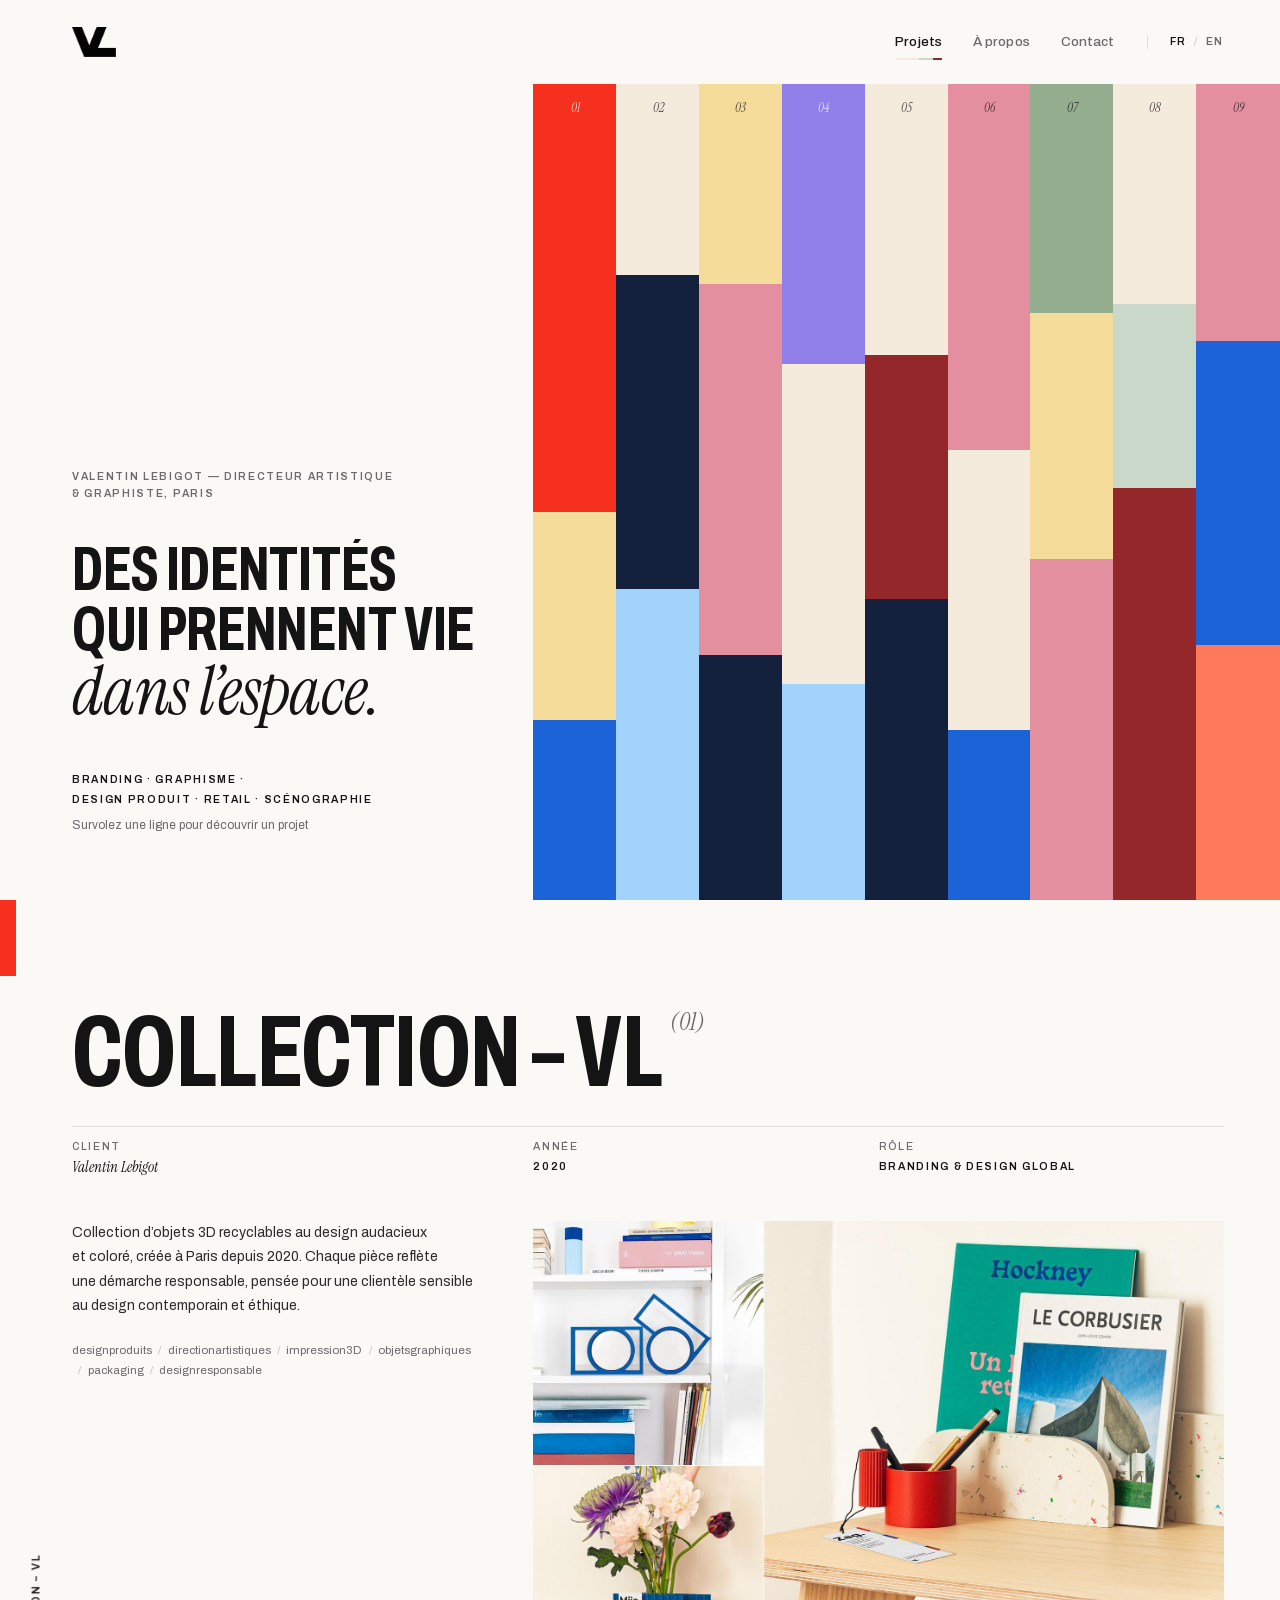
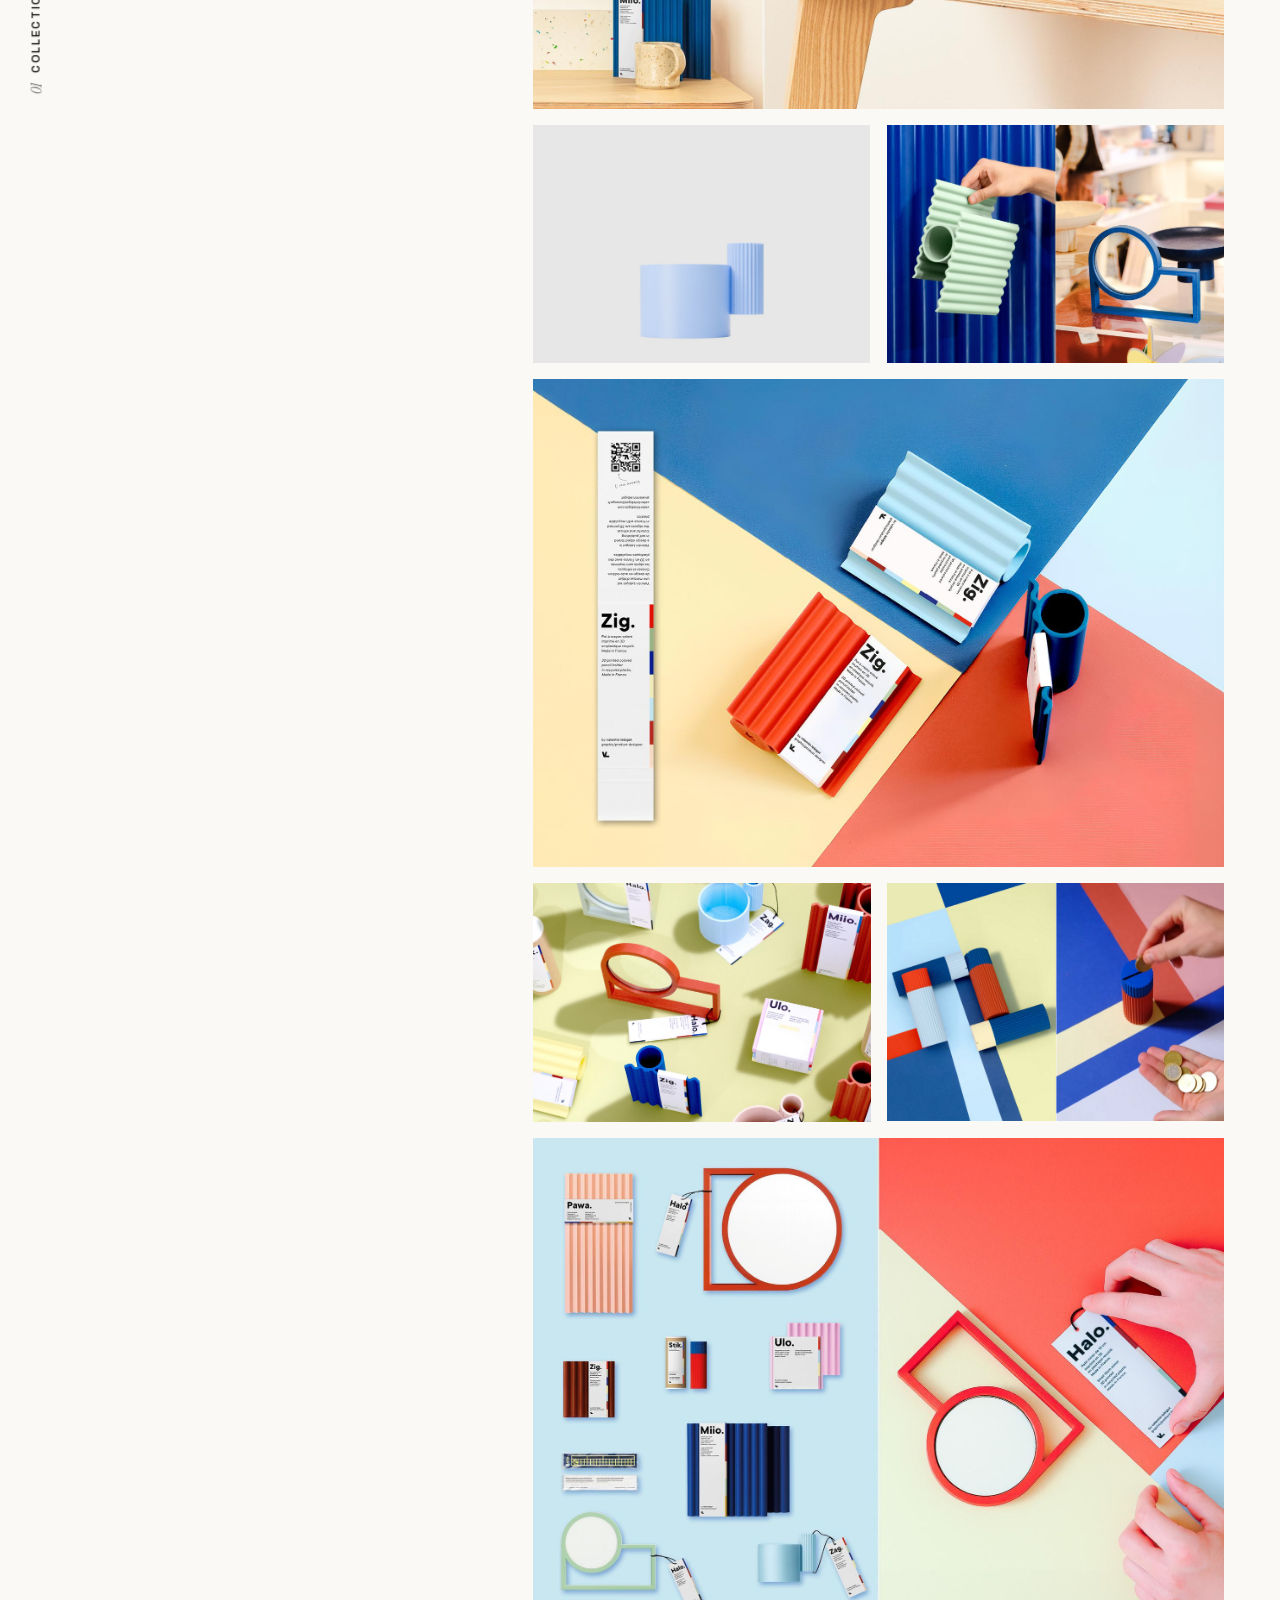
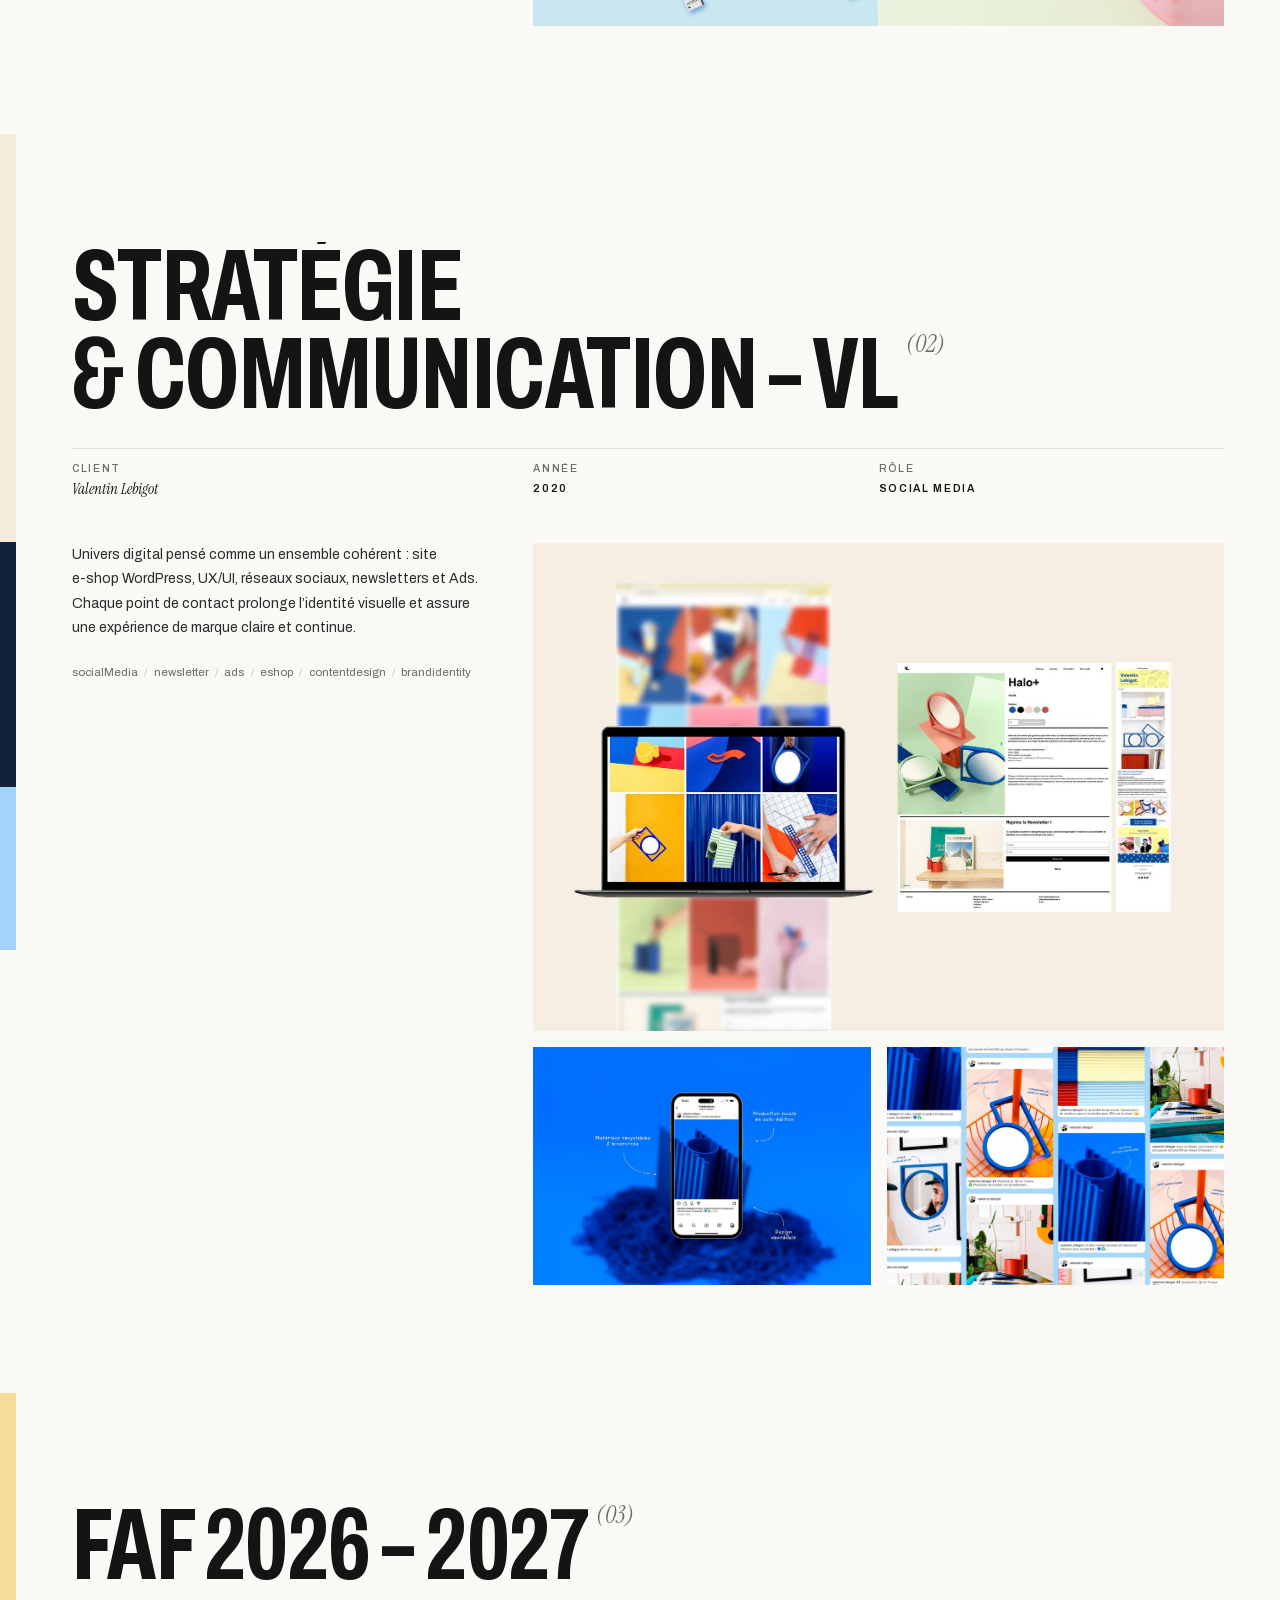
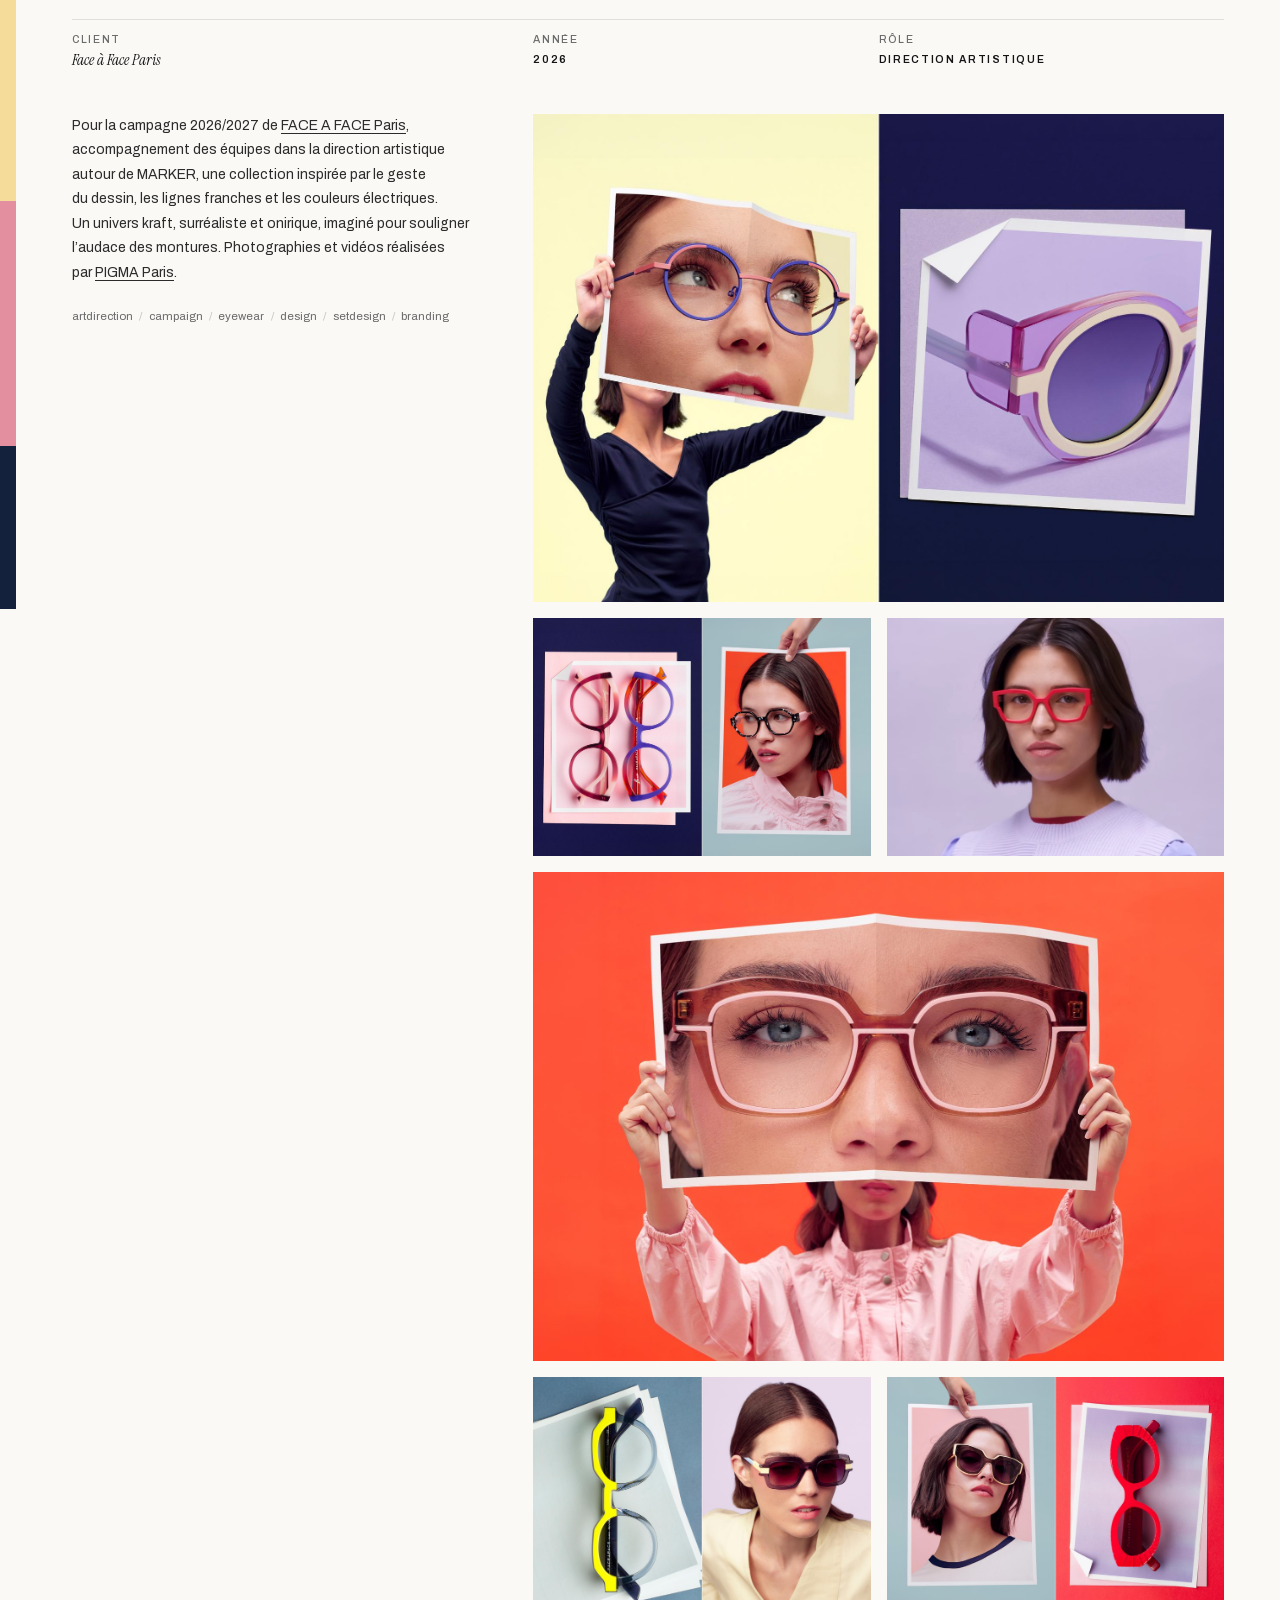
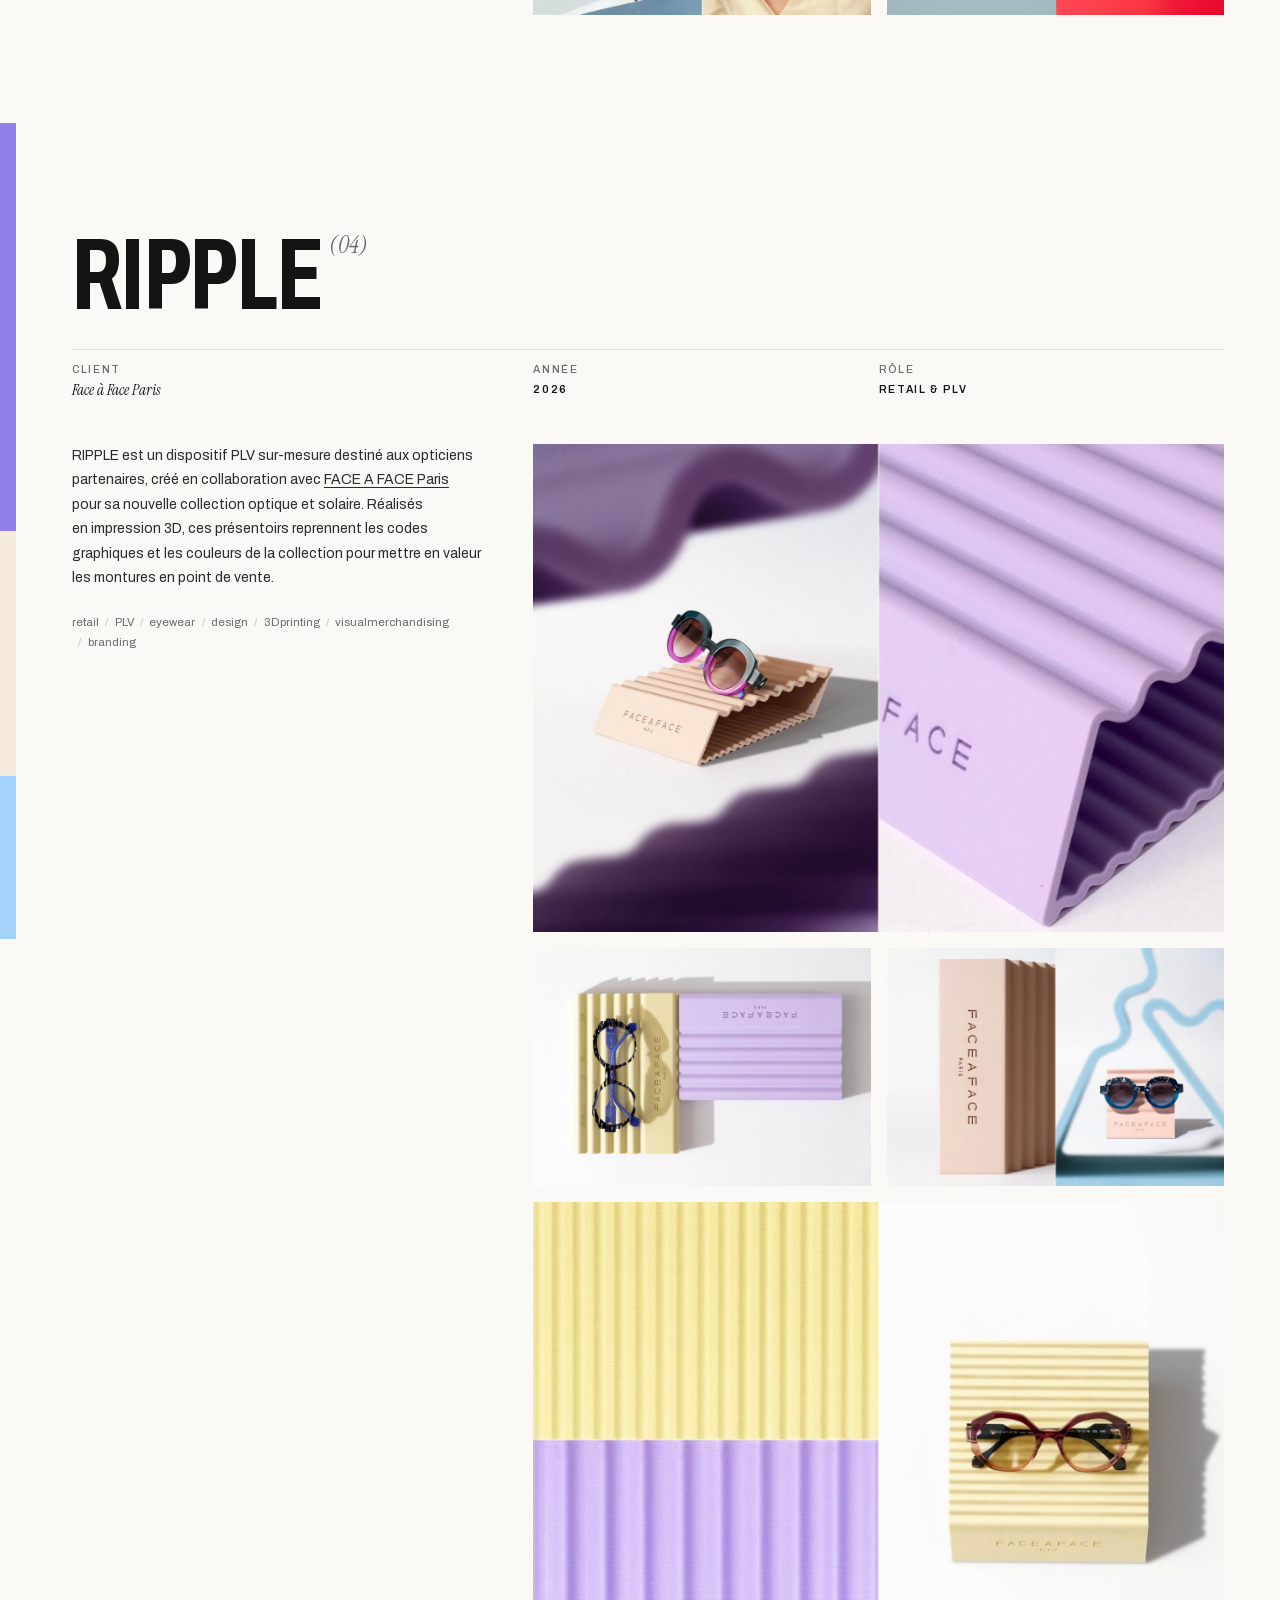
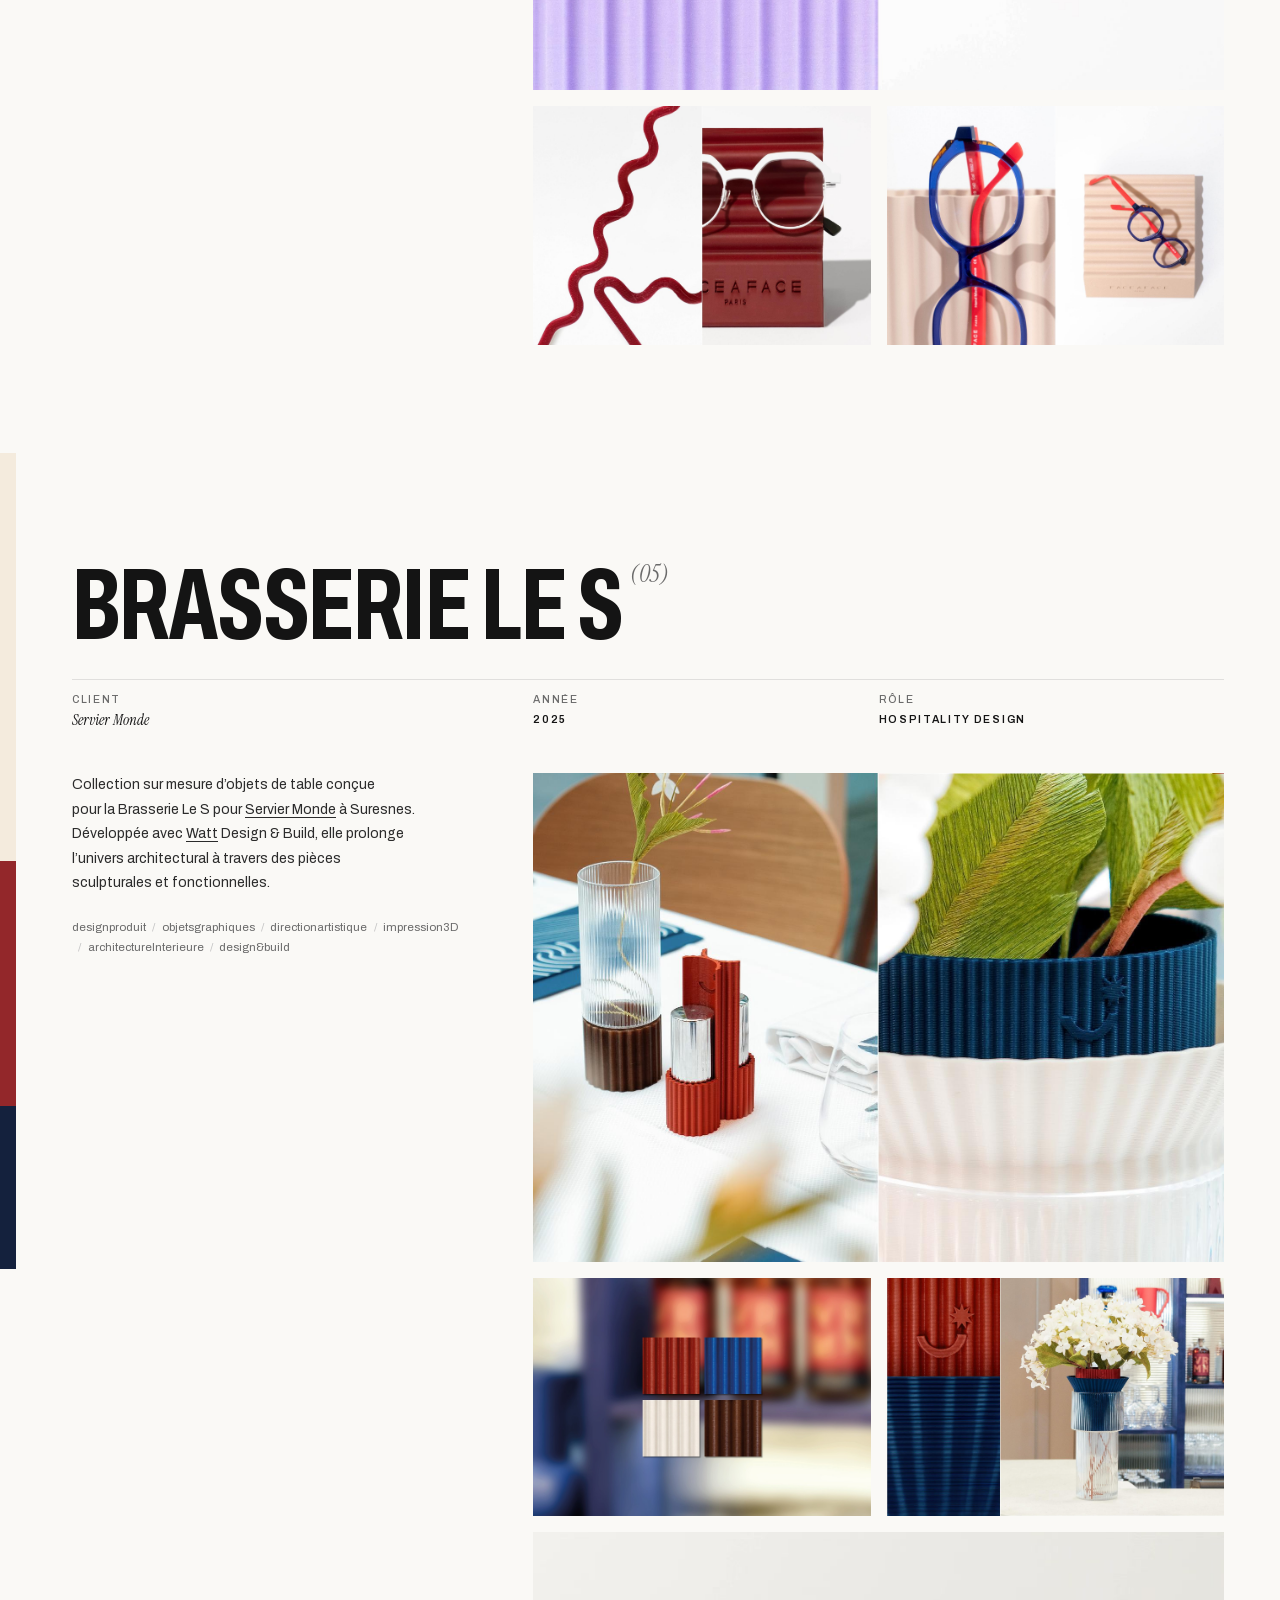
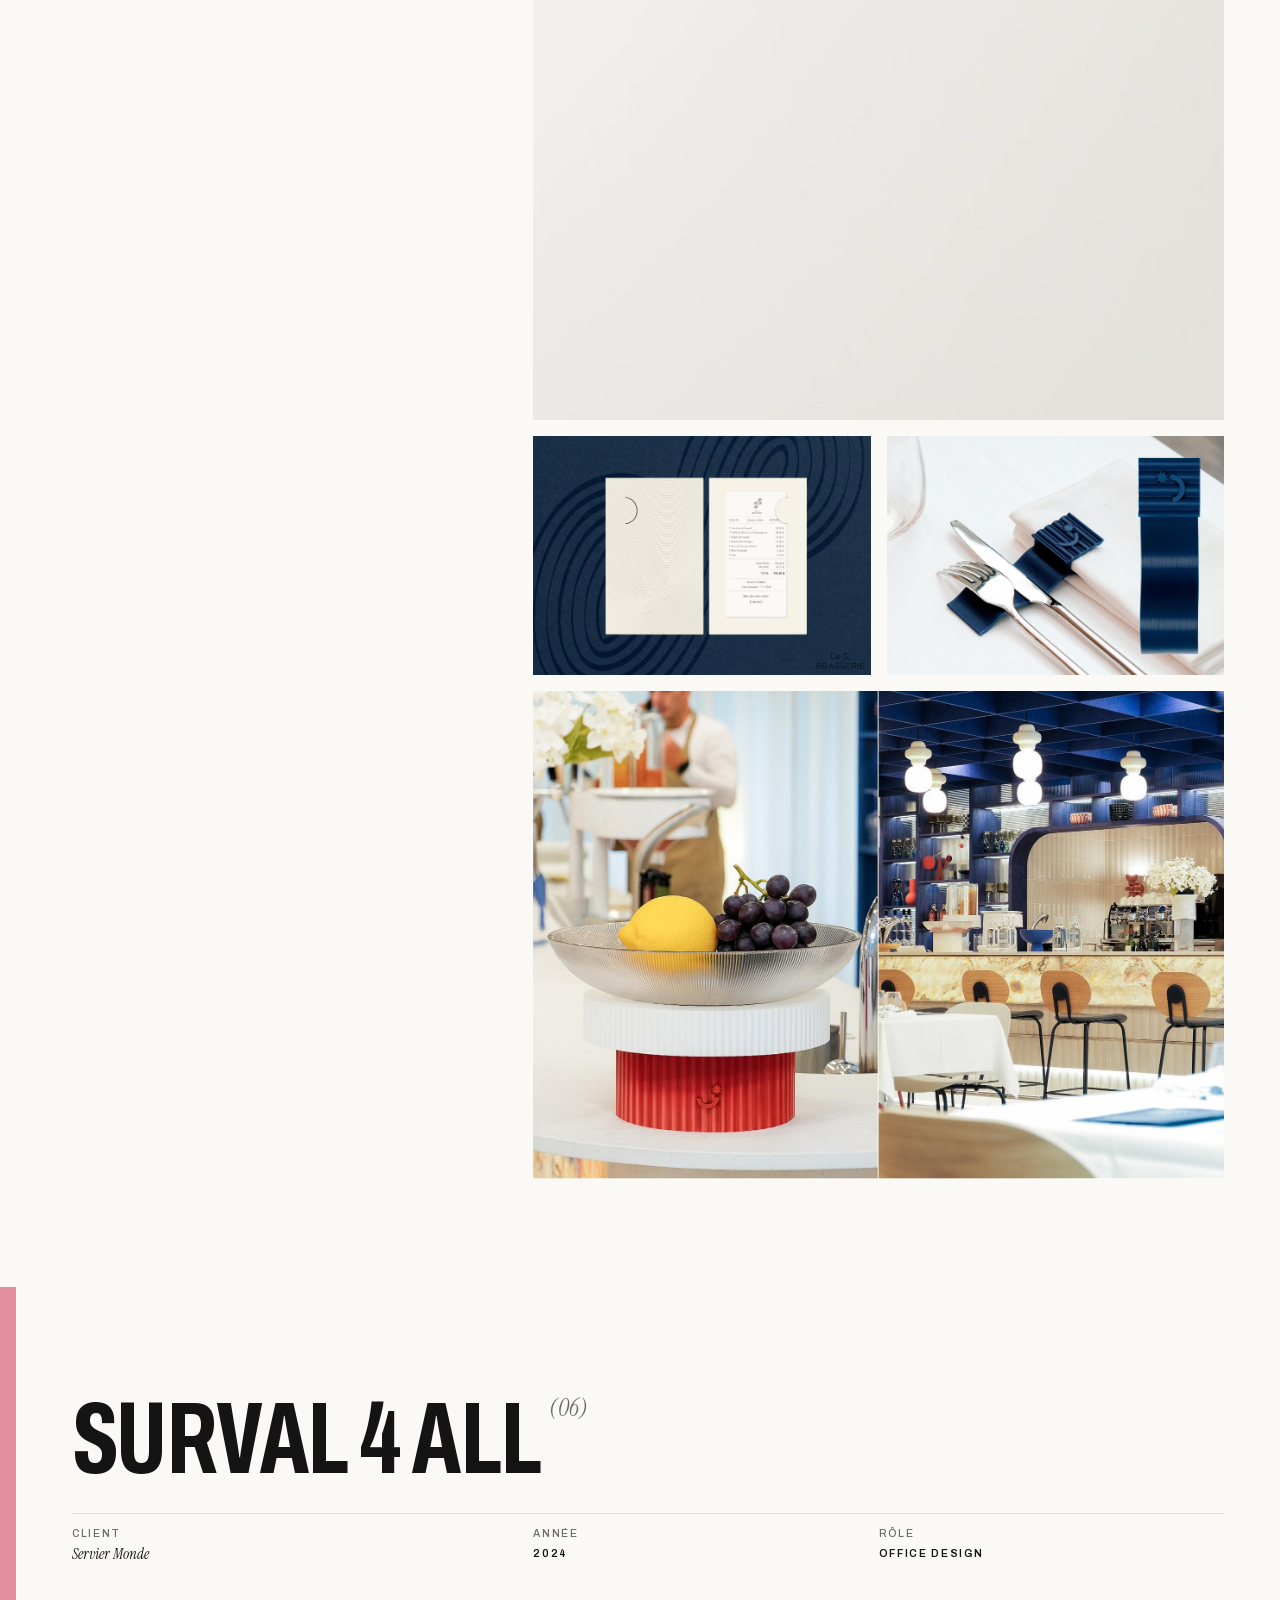
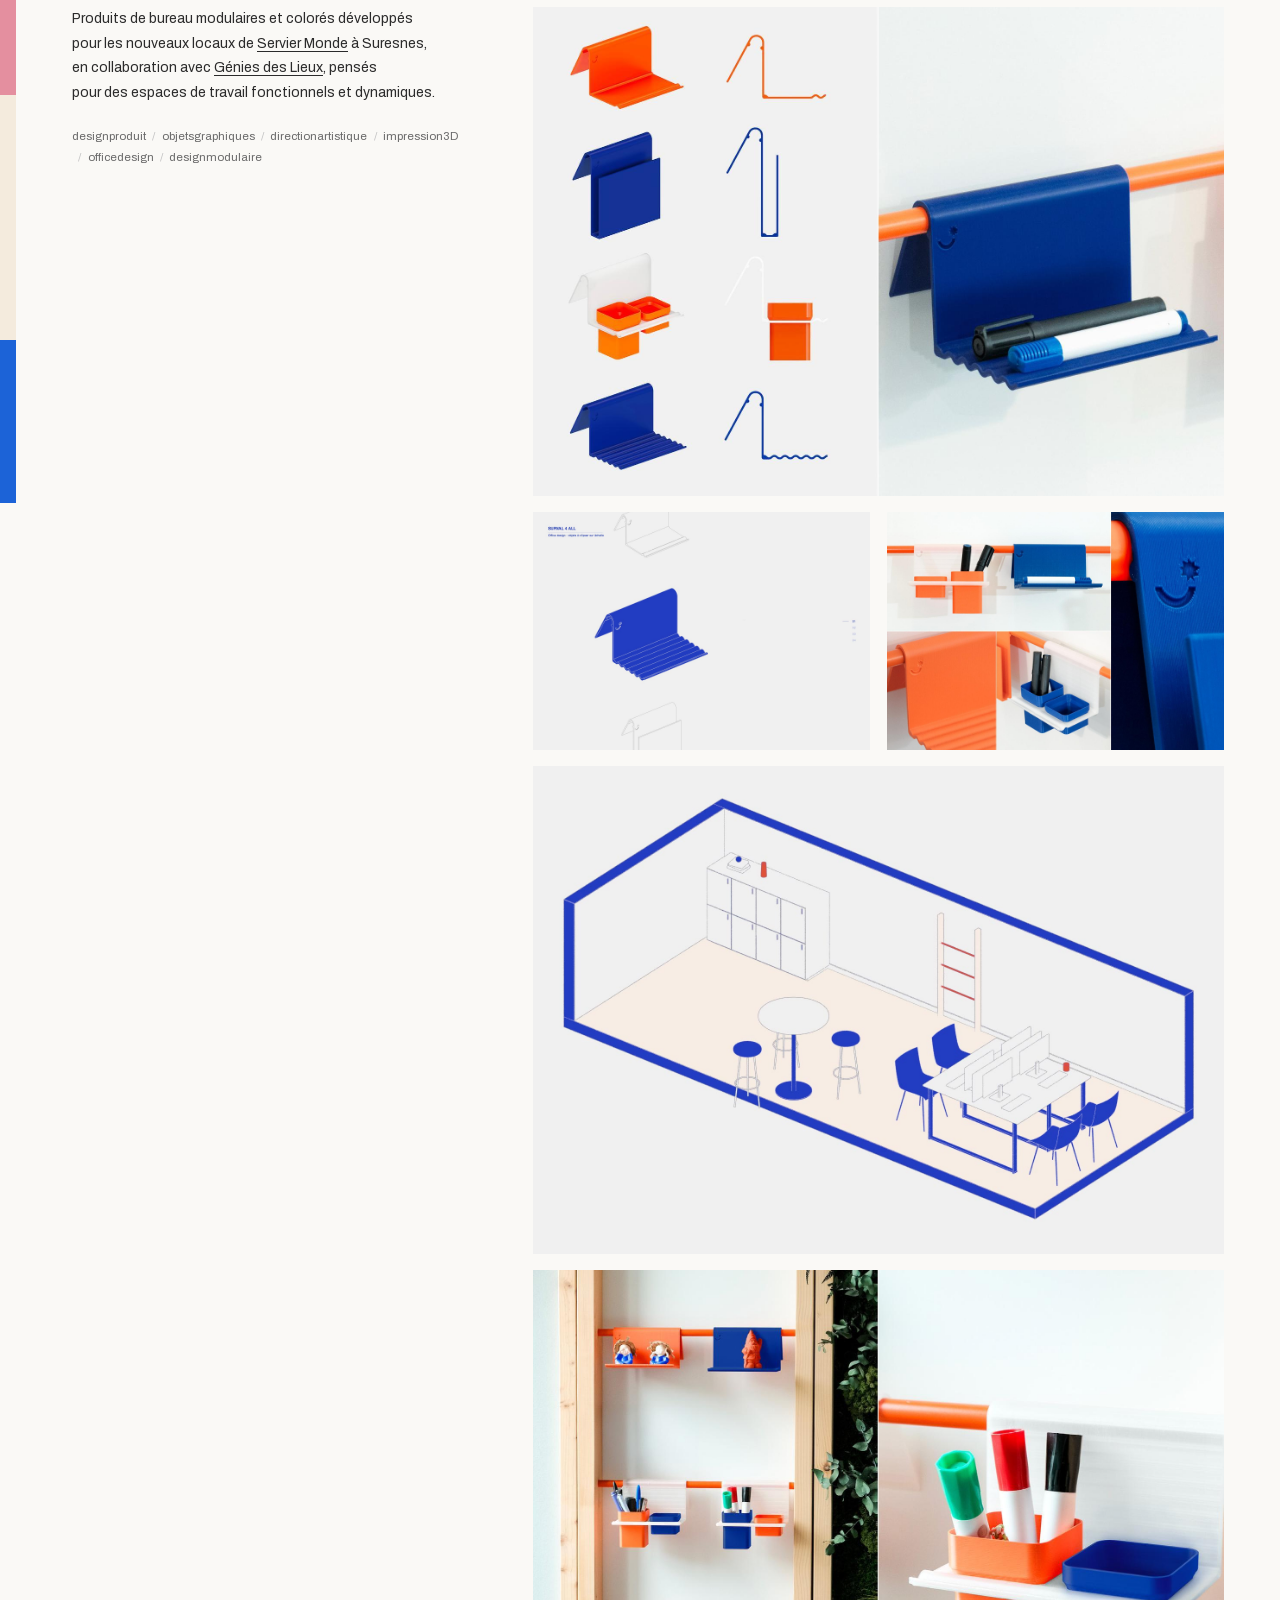
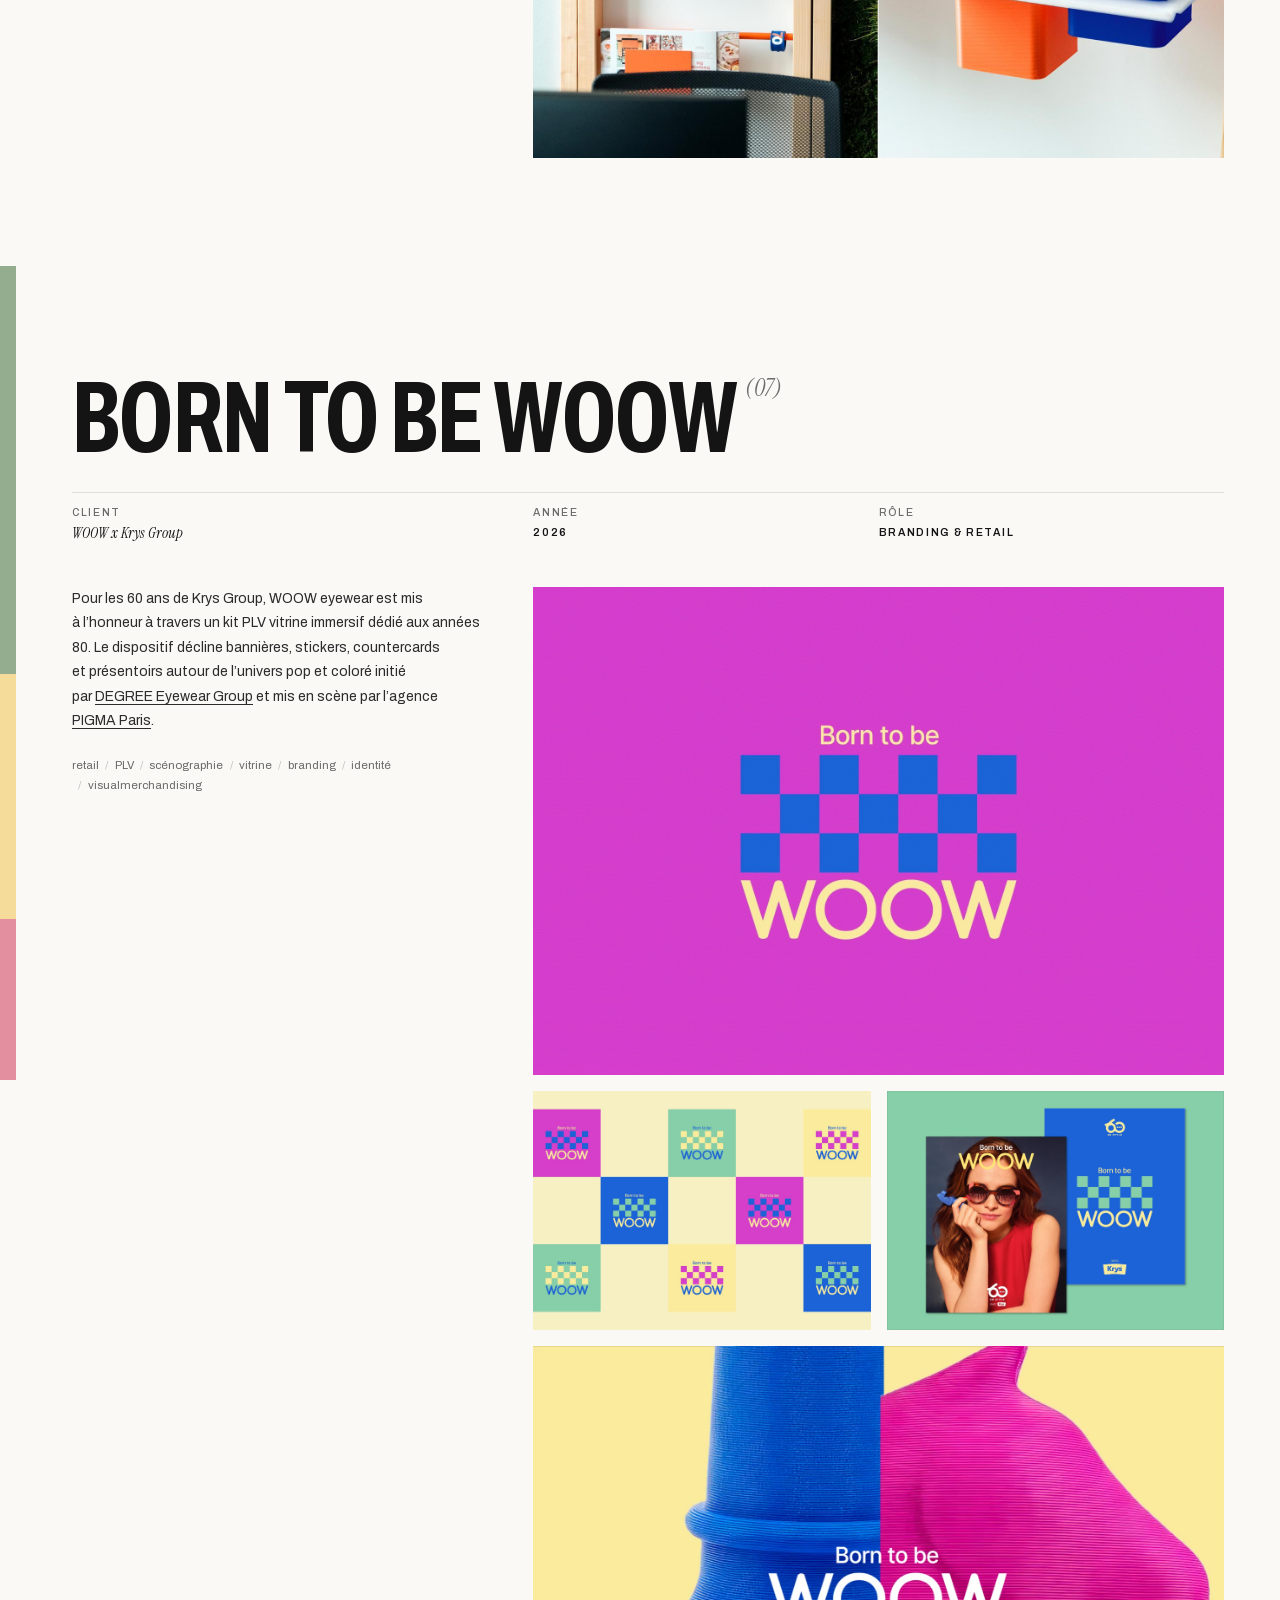
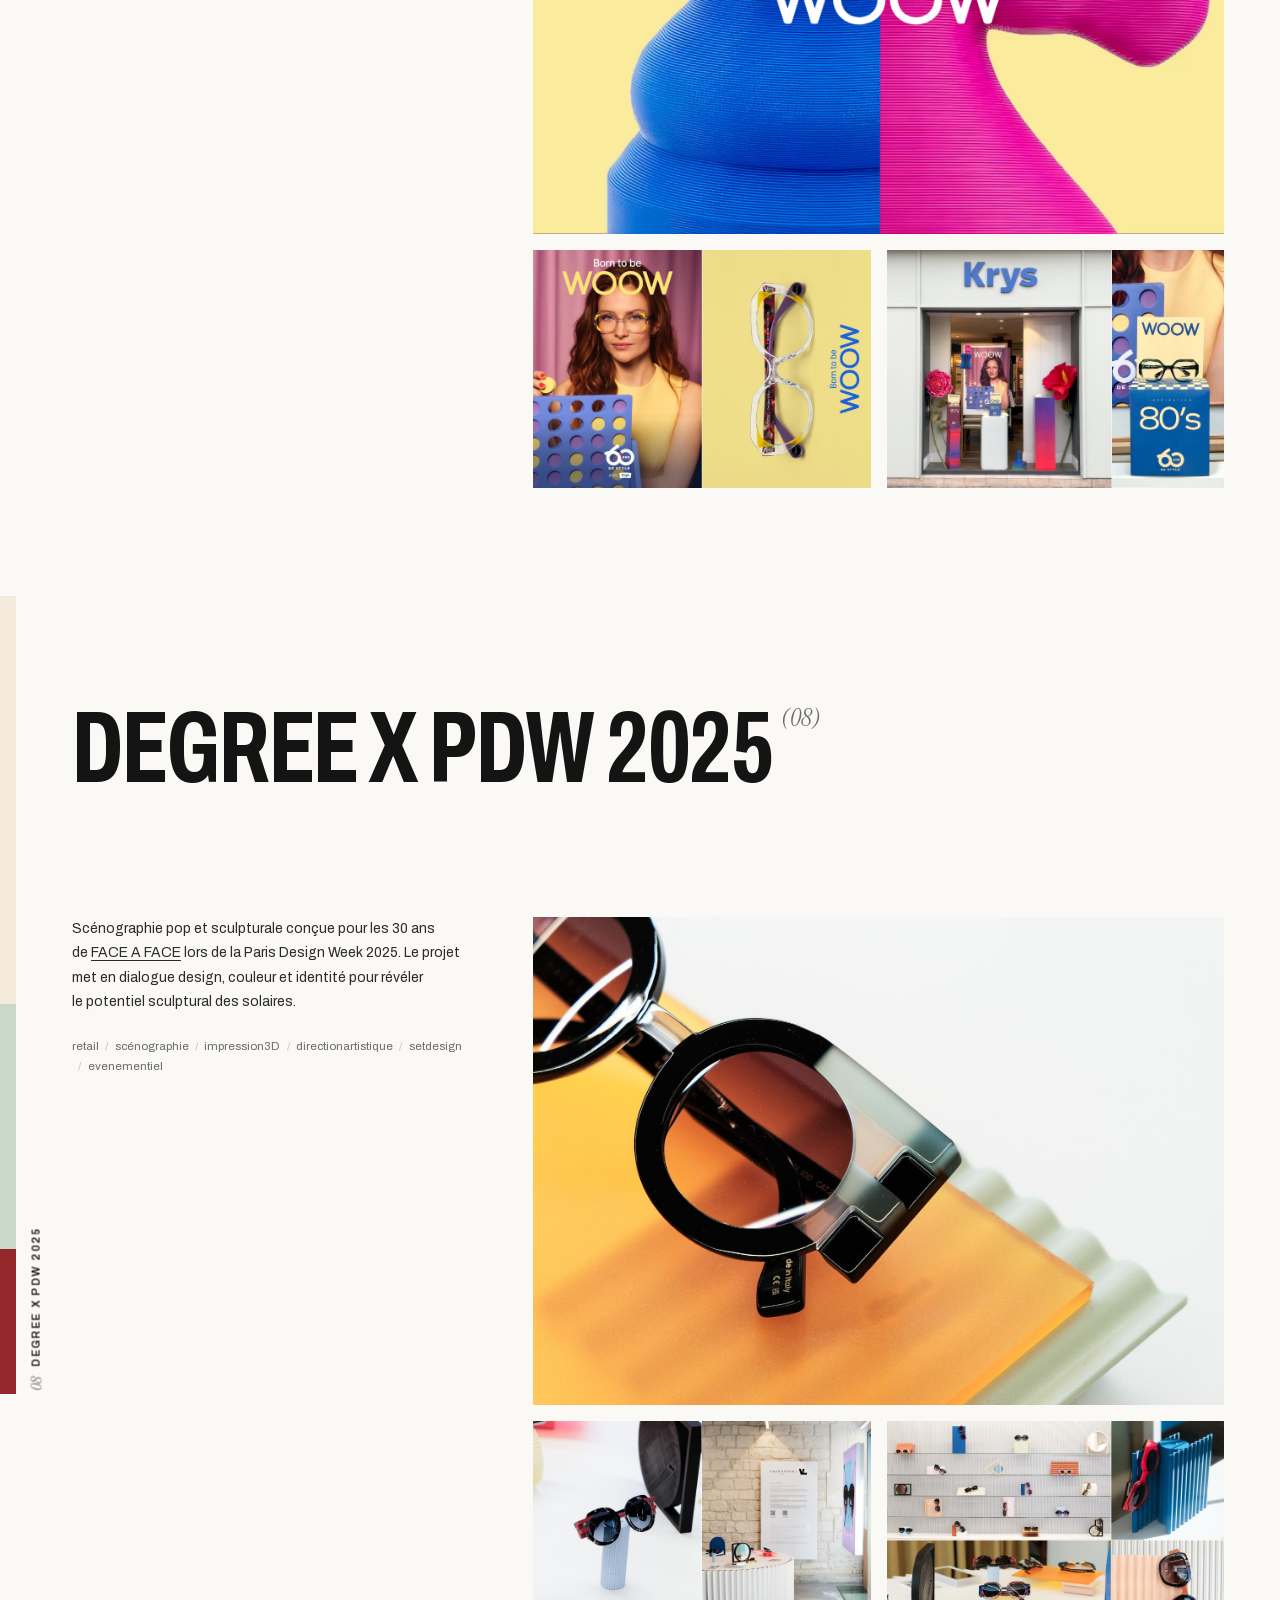
==== index.html @ 7f8068ce "Téléphone : titre, infos et paragraphe du projet resserrés Co-Authored-By: Claude Opus 5.5 <noreply@" ====
<!DOCTYPE html>
<html lang="fr">
<head>
  <meta charset="UTF-8">
  <meta name="viewport" content="width=device-width, initial-scale=1">
  <title>Valentin Lebigot — Direction artistique, design graphique & d'espace</title>
  <meta name="description" content="Valentin Lebigot, directeur artistique et graphiste basé à Paris : identités qui prennent vie dans l'espace — branding, PLV, retail, scénographie, design produit.">
  <link rel="icon" href="/favicon.ico?v=2" sizes="any">
  <link rel="icon" type="image/png" sizes="32x32" href="/assets/favicon-32.png?v=2">
  <link rel="apple-touch-icon" href="/apple-touch-icon.png?v=2">
  <link rel="canonical" href="https://valentinlebigot.com/">
  <link rel="alternate" hreflang="fr" href="https://valentinlebigot.com/">
  <link rel="alternate" hreflang="en" href="https://valentinlebigot.com/en/">
  <link rel="alternate" hreflang="x-default" href="https://valentinlebigot.com/">

  <!-- Aperçu lors d'un partage (LinkedIn, Facebook, WhatsApp, iMessage…) -->
  <meta property="og:type" content="website">
  <meta property="og:locale" content="fr_FR">
  <meta property="og:site_name" content="Valentin Lebigot Studio">
  <meta property="og:title" content="Valentin Lebigot — Direction artistique, design graphique & d'espace">
  <meta property="og:description" content="Directeur artistique et graphiste basé à Paris : identités qui prennent vie dans l'espace — branding, PLV, retail, scénographie, design produit.">
  <meta property="og:url" content="https://valentinlebigot.com/">
  <meta property="og:image" content="https://valentinlebigot.com/assets/og-image.jpg?v=8">
  <meta property="og:image:width" content="1200">
  <meta property="og:image:height" content="630">
  <meta property="og:image:alt" content="Valentin Lebigot — Directeur artistique &amp; graphiste">
  <meta name="twitter:card" content="summary_large_image">

  <!-- Données structurées pour Google -->
  <script type="application/ld+json">
  {
    "@context": "https://schema.org",
    "@type": "Person",
    "name": "Valentin Lebigot",
    "jobTitle": "Directeur artistique et graphiste",
    "url": "https://valentinlebigot.com/",
    "image": "https://valentinlebigot.com/assets/img/11-03-2026_02.jpg",
    "email": "mailto:contact@valentinlebigot.com",
    "address": { "@type": "PostalAddress", "addressLocality": "Paris", "addressCountry": "FR" },
    "worksFor": { "@type": "Organization", "name": "Valentin Lebigot Studio" },
    "sameAs": [
      "https://www.instagram.com/valentin.lebigot/",
      "https://www.pinterest.fr/valentin_lebigot/",
      "https://fr.linkedin.com/in/valentin-lebigot-76a615128"
    ]
  }
  </script>
  <link rel="preload" href="/assets/fonts/archivo-latin.woff2" as="font" type="font/woff2" crossorigin>
  <link rel="stylesheet" href="/css/fonts.css?v=5.7">
  <link rel="stylesheet" href="/css/style.css?v=11.4">
</head>
<body class="is-loading">

  <div class="intro" id="intro" aria-hidden="true"></div>

  <!-- En-tête -->
  <header class="head" id="head">
    <a href="#top" class="head__logo" aria-label="Valentin Lebigot Studio — accueil">
      <img src="/assets/15-12-2025_logo-00-02.png" alt="Valentin Lebigot Studio">
    </a>
    <nav class="head__nav" id="nav">
      <a href="#projets" data-nav="projets">Projets</a>
      <a href="#a-propos" data-nav="a-propos">À propos</a>
      <a href="#contact" data-nav="contact">Contact</a>
      <div class="lang lang--menu" aria-label="Langue"><a href="/" lang="fr" hreflang="fr" aria-current="true">FR</a><span aria-hidden="true">/</span><a href="/en/" lang="en" hreflang="en">EN</a></div>
      <div class="socials">
        <a href="https://www.instagram.com/valentin.lebigot/" target="_blank" rel="noopener" aria-label="Instagram">
          <svg viewBox="0 0 24 24"><rect x="3" y="3" width="18" height="18" rx="5"/><circle cx="12" cy="12" r="4.2"/><circle cx="17.4" cy="6.6" r="1" class="fill"/></svg>
        </a>
        <a href="https://www.pinterest.fr/valentin_lebigot/" target="_blank" rel="noopener" aria-label="Pinterest">
          <svg viewBox="0 0 24 24"><circle cx="12" cy="12" r="9"/><path d="M11 8.5c3.5-1 5.5 1.2 5 3.6-.5 2.6-3 3.4-4.2 2.3M11.6 10.5 9.5 19.5"/></svg>
        </a>
        <a href="https://fr.linkedin.com/in/valentin-lebigot-76a615128" target="_blank" rel="noopener" aria-label="LinkedIn">
          <svg viewBox="0 0 24 24"><rect x="3" y="3" width="18" height="18" rx="3"/><path d="M8 10.5V16M8 7.6v.1M11.5 16v-5.5M11.5 13c0-1.6 1-2.6 2.3-2.6s2.2.9 2.2 2.6V16"/></svg>
        </a>
      </div>
    </nav>
    <div class="lang" aria-label="Langue"><a href="/" lang="fr" hreflang="fr" aria-current="true">FR</a><span aria-hidden="true">/</span><a href="/en/" lang="en" hreflang="en">EN</a></div>
    <button class="head__burger" id="burger" aria-label="Menu" aria-expanded="false"><span></span><span></span></button>
  </header>

  <main id="top">

    <!-- ============ ACCUEIL : le spectre des projets ============ -->
    <section class="hero" id="hero">
      <div class="hero__text">
        <p class="hero__kicker rv">Valentin Lebigot — Directeur artistique &amp; graphiste, Paris</p>
        <h1 class="hero__title">
          <span class="mask"><span class="rise">Des identités</span></span>
          <span class="mask"><span class="rise">qui prennent vie</span></span>
          <span class="mask"><span class="rise serif">dans l’espace.</span></span>
        </h1>
        <p class="hero__hint rv"><b class="hero__disc">Branding&nbsp;· Graphisme&nbsp;· Design&nbsp;produit&nbsp;· Retail&nbsp;· Scénographie</b><span>Survolez une ligne pour découvrir un projet</span></p>
      </div>
      <nav class="spectrum" id="spectrum" aria-label="Projets"></nav>
      <div class="hero__lines" id="heroLines" aria-hidden="true"></div>
    </section>

    <!-- ============ PROJETS ============ -->
    <div id="projets"></div>

    <!-- ============ À PROPOS ============ -->
    <section class="about" id="a-propos" data-colors="#1c63d7,#f4ebdd,#93272a" data-label="À propos">
      <div class="about__grid">
        <figure class="about__photo shot"><img src="/assets/img/11-03-2026_02.jpg" alt="Portrait de Valentin Lebigot" loading="lazy"></figure>
        <div class="about__body">
          <p class="label rv">À propos</p>
          <h2 class="about__name">
            <span class="mask"><span class="rise">Valentin Lebigot</span></span>
            <span class="mask"><span class="rise serif">Directeur artistique &amp; graphiste.</span></span>
          </h2>
          <p class="about__lead rv">Basé à Paris, j'accompagne agences, studios et marques dans la conception d'identités <em>qui prennent vie dans l'espace.</em></p>
          <div class="about__text rv">
            <p>À la croisée du branding, du design graphique et du design d'espace, j'imagine des dispositifs visuels, signalétiques, scénographiques et des éléments sur mesure qui prolongent l'identité des marques au-delà des supports traditionnels.</p>
            <p>J'interviens principalement sur des projets de bureaux, PLV, retail, hospitality et identité de lieu, en collaboration avec des agences Design &amp; Build, des studios de création et des marques.</p>
          </div>

          <div class="accordion rv">
            <details>
              <summary>Expériences professionnelles<i></i></summary>
              <div class="acc__body"><div>
                <div class="cv-item">
                  <h3>Fondateur &amp; Directeur Artistique <span>Valentin Lebigot Studio</span></h3>
                  <p class="cv-date">2020 — Actuellement</p>
                  <p>Accompagnement d’agences et de marques sur des projets d’identité appliquée à l’espace et à l’objet.</p>
                  <ul><li>Conception de dispositifs identitaires sur mesure</li><li>Développement d’objets et supports intégrés aux espaces</li><li>Direction artistique globale et cohérence des univers de marque</li><li>Production et suivi de fabrication (print, volume, 3D)</li><li>Collaboration avec agences Design &amp; Build et équipes retail</li></ul>
                </div>
                <div class="cv-item">
                  <h3>Direction artistique et identité de marque <span>Quark, Paris</span></h3>
                  <p class="cv-date">2023 — 2025</p>
                  <p>Définition et déploiement de l’identité de marque dans une logique produit et espace.</p>
                  <ul><li>Structuration de l’identité visuelle et de marque</li><li>Déploiement sur supports print, digital et espace</li><li>Supervision d’équipe design</li><li>Coordination avec équipes produit, marketing et commerciales</li><li>Contribution à la stratégie de positionnement de la marque</li></ul>
                </div>
                <div class="cv-item">
                  <h3>Graphiste Print <span>WipBrands, Paris</span></h3>
                  <p class="cv-date">2019 — 2020</p>
                  <ul><li>Création d’identités visuelles et supports print</li><li>Exécution et préparation de fichiers</li><li>Compréhension avancée des contraintes de production</li></ul>
                </div>
              </div></div>
            </details>
            <details>
              <summary>Compétences<i></i></summary>
              <div class="acc__body"><div>
                <dl class="cv-list">
                  <dt>Direction Artistique &amp; Identité</dt><dd>Branding, storytelling, multi-supports</dd>
                  <dt>Design d’espace &amp; retail</dt><dd>Signalétique, PLV, vitrines, scénographie</dd>
                  <dt>Design produit</dt><dd>Objets sur mesure, impression 3D, développement</dd>
                  <dt>Production &amp; exécution</dt><dd>Print, fabrication, suivi technique</dd>
                  <dt>Logiciels</dt><dd>Illustrator, Photoshop, InDesign, Figma, After Effects, Rhino</dd>
                </dl>
              </div></div>
            </details>
            <details>
              <summary>Expositions &amp; Conférences<i></i></summary>
              <div class="acc__body"><div>
                <dl class="cv-list">
                  <dt>Paris Design Week (2025)</dt><dd>DEGREE Concept Store</dd>
                  <dt>Paris Design Week (2022)</dt><dd>Galerie Joseph Froissart</dd>
                  <dt>Milan Design Week (2021)</dt><dd>Exposition « 1000 Vases »</dd>
                  <dt>IESEG Paris (2021)</dt><dd>Workshop impression 3D</dd>
                </dl>
              </div></div>
            </details>
            <details>
              <summary>Formations<i></i></summary>
              <div class="acc__body"><div>
                <dl class="cv-list">
                  <dt>DSAA Design de Produit (2016)</dt><dd>LAAB, Rennes — Félicitations du jury</dd>
                  <dt>BTS Design de Produit (2014)</dt><dd>Lycée Vauban, Brest</dd>
                  <dt>Baccalauréat STI Arts Appliqués (2012)</dt><dd>Lycée Ste Geneviève, Rennes</dd>
                </dl>
              </div></div>
            </details>
            <details>
              <summary>Langues<i></i></summary>
              <div class="acc__body"><div>
                <dl class="cv-list">
                  <dt>Français</dt><dd>Langue maternelle</dd>
                  <dt>Anglais</dt><dd>Courant</dd>
                </dl>
              </div></div>
            </details>
          </div>
        </div>
      </div>
    </section>

    <!-- ============ CONTACT ============ -->
    <section class="contact" id="contact" data-colors="#1c63d7,#f4ebdd,#93272a" data-label="Contact">
      <div class="contact__inner">
        <p class="label rv">Contact</p>
        <h2 class="contact__title">
          <span class="mask"><span class="rise">Parlons de</span></span>
          <span class="mask"><span class="rise serif">votre projet.</span></span>
        </h2>
        <a class="contact__mail rv" href="mailto:contact@valentinlebigot.com">contact@valentinlebigot.com</a>
        <ul class="contact__list rv">
          <li><a href="tel:+33675900021">+33 (0)6 75 90 00 21</a></li>
          <li><a href="https://www.instagram.com/valentin.lebigot/" target="_blank" rel="noopener">Instagram</a></li>
          <li><a href="https://www.pinterest.fr/valentin_lebigot/" target="_blank" rel="noopener">Pinterest</a></li>
          <li><a href="https://fr.linkedin.com/in/valentin-lebigot-76a615128" target="_blank" rel="noopener">LinkedIn</a></li>
        </ul>
      </div>
      <footer class="foot"><span>© <span id="year"></span> Valentin Lebigot Studio · <a href="/mentions-legales/">Mentions légales</a></span><a href="#top">Haut de page ↑</a></footer>
      <div class="lines" id="footLines" aria-hidden="true"></div>
    </section>
  </main>

  <script src="/js/main.js?v=12.2"></script>
</body>
</html>
---- css/fonts.css ----
/* Polices hébergées sur le site (licence SIL Open Font License) — plus d'appel à Google Fonts.
   Archivo : une seule police variable (largeur 62–100, graisse 400–700).
   Instrument Serif : italique. */
@font-face {
  font-family: "Archivo";
  font-style: normal;
  font-weight: 400 700;
  font-stretch: 62% 100%;
  font-display: swap;
  src: url("/assets/fonts/archivo-latin.woff2") format("woff2");
}
@font-face {
  font-family: "Instrument Serif";
  font-style: italic;
  font-weight: 400;
  font-display: swap;
  src: url("/assets/fonts/instrument-serif-italic-latin.woff2") format("woff2");
}
---- css/style.css ----
/* =========================================================
   Valentin Lebigot — site
   Les lignes colorées deviennent la structure du site :
   un spectre de projets à l'accueil, puis un rail par projet.
   ========================================================= */

@property --c1 { syntax: "<color>"; inherits: true; initial-value: #1c63d7; }
@property --c2 { syntax: "<color>"; inherits: true; initial-value: #f4ebdd; }
@property --c3 { syntax: "<color>"; inherits: true; initial-value: #93272a; }

:root {
  --c1: #1c63d7; --c2: #f4ebdd; --c3: #93272a;
  --bg: #faf9f6;
  --ink: #141414;
  --ink-soft: #6a6a6a;
  --text: #2b2b2b;
  --faint: #c4c4c4;
  --line: rgba(0, 0, 0, .1);
  --rail: 12px;
  --pad: clamp(20px, 3vw, 56px);
  --head-h: 84px;
  --sans: "Archivo", system-ui, -apple-system, "Helvetica Neue", Arial, sans-serif;
  --serif: "Instrument Serif", Georgia, serif;
  --ease: cubic-bezier(.22, .9, .24, 1);
  --ease-io: cubic-bezier(.65, 0, .35, 1);
  --soft: cubic-bezier(.45, .05, .25, 1);
}
/* les couleurs du projet actif glissent d'une teinte à l'autre : la transition n'est posée que sur les
   quelques éléments qui les utilisent (sur :root, toute la page serait recalculée à chaque image) */
.tri, .head__nav a::after, .contact__mail { transition: --c1 1s var(--ease-io), --c2 1s var(--ease-io), --c3 1s var(--ease-io); }

*, *::before, *::after { box-sizing: border-box; }
html { background: var(--bg); scroll-behavior: smooth; -webkit-text-size-adjust: 100%; }
body {
  margin: 0; background: var(--bg); color: var(--ink);
  font-family: var(--sans); font-size: 15px; line-height: 1.6;
  -webkit-font-smoothing: antialiased;
  hyphens: none; -webkit-hyphens: none;
  overflow-x: hidden; overflow-x: clip;
}
body.is-loading, html:has(body.is-loading) { overflow: hidden; }
img, video { display: block; max-width: 100%; }
/* protection des visuels : ni sélection, ni glisser, ni menu d'enregistrement à l'appui long (iOS) */
img, video { -webkit-user-select: none; user-select: none; -webkit-user-drag: none; -webkit-touch-callout: none; }
.shot, .band, .about__photo { -webkit-touch-callout: none; }
a { color: inherit; }
ul, ol { margin: 0; padding: 0; list-style: none; }
h1, h2, h3 { text-wrap: balance; }
p, li, dd, dt { text-wrap: pretty; }
.serif { font-family: var(--serif); font-style: italic; font-weight: 400; letter-spacing: -.01em; }
::selection { background: var(--c1); color: #fff; }

/* Le petit trait tricolore, signature de la DA */
.tri { display: inline-block; width: 22px; height: 3px; background: linear-gradient(90deg, var(--c1) 0 50%, var(--c2) 50% 80%, var(--c3) 80%); vertical-align: middle; }

/* Étiquette : un seul style pour toutes les petites capitales du site */
.label, .hero__kicker, .hero__disc, .work__meta, .cv-date, .foot, .lang { font-size: 10.5px; font-weight: 600; letter-spacing: .16em; text-transform: uppercase; }
.label { margin: 0 0 22px; color: var(--ink-soft); }

/* ---------- Apparitions (sobres) ---------- */
.mask { display: block; overflow: hidden; padding-bottom: .1em; margin-bottom: -.1em; }
.rise { display: block; transform: translateY(105%); transition: transform 1.1s var(--ease); }
.in .rise, .rise.in { transform: none; }
.mask:nth-child(2) .rise { transition-delay: .1s; }
.mask:nth-child(3) .rise { transition-delay: .2s; }
.rv { opacity: 0; transform: translateY(18px); transition: opacity .9s var(--ease), transform 1s var(--ease); }
.rv.in { opacity: 1; transform: none; }
.shot { margin: 0; background: #f3f3f3; opacity: 0; transition: opacity 1s var(--ease); }
.shot.in { opacity: 1; }
.shot img, .shot video { width: 100%; height: auto; }

/* ---------- Intro ---------- */
.intro { position: fixed; inset: 0; z-index: 100; display: flex; pointer-events: none; }
.intro__col { flex: none; height: 100%; display: flex; flex-direction: column; transition: transform .9s cubic-bezier(.7, 0, .25, 1); }
.intro__seg { flex: 10 1 0; transition: flex-grow .9s cubic-bezier(.68, -0.35, .27, 1.35); }
.intro.done { display: none; }

/* ---------- En-tête ---------- */
.head {
  position: fixed; z-index: 50; top: 0; left: 0; right: 0;
  height: var(--head-h);
  display: flex; align-items: center; gap: 28px;
  padding: 0 var(--pad) 0 calc(var(--rail) + var(--pad));
}
/* Le verre dépoli est porté par un calque à part : appliqué à l'en-tête lui-même,
   il enfermerait le menu plein écran (mobile) dans la hauteur de l'en-tête.      */
.head::before {
  content: ""; position: absolute; inset: 0; z-index: -1;
  background: color-mix(in srgb, var(--bg) 70%, transparent);
  -webkit-backdrop-filter: blur(22px) saturate(180%);
  backdrop-filter: blur(22px) saturate(180%);
  box-shadow: 0 1px 0 var(--line);
  opacity: 0; transition: opacity .5s;
}
.head.is-solid::before { opacity: 1; }
.head__logo { margin-right: auto; position: relative; z-index: 2; }
.head__logo img { width: 44px; height: auto; }
.head__nav { display: flex; gap: clamp(18px, 2.4vw, 40px); }
.head__nav a {
  position: relative; text-decoration: none;
  font-size: 13.5px; font-weight: 500; letter-spacing: .01em; color: var(--ink-soft);   /* contraste 5,4:1 */
  transition: color .3s;
}
.head__nav a::after {
  content: ""; position: absolute; left: 0; right: 0; bottom: -7px; height: 2px;
  background: linear-gradient(90deg, var(--c1) 0 50%, var(--c2) 50% 80%, var(--c3) 80%);
  transform: scaleX(0); transform-origin: left;
  transition: transform .5s var(--ease), --c1 1s var(--ease-io), --c2 1s var(--ease-io), --c3 1s var(--ease-io);
}
.head__nav a:hover, .head__nav a.is-active { color: var(--ink); }
.head__nav a.is-active::after { transform: none; }
.head__burger { display: none; }

/* Réseaux sociaux (mêmes pictos que la V2) : affichés dans le menu mobile */
.socials { display: none; gap: 14px; }
.socials a {
  display: grid; place-items: center;
  width: 40px; height: 40px; border-radius: 50%;
  border: 1px solid var(--line);
  transition: background-color .3s, border-color .3s, transform .4s var(--ease);
}
.socials a::after { display: none; }
.socials svg { width: 17px; height: 17px; fill: none; stroke: var(--ink); stroke-width: 1.6; stroke-linecap: round; transition: stroke .3s; }
.socials svg .fill { fill: var(--ink); stroke: none; }
.socials a:hover { background: var(--ink); border-color: var(--ink); transform: translateY(-2px); }
.socials a:hover svg { stroke: #fff; }
.socials a:hover svg .fill { fill: #fff; }

/* ---------- Accueil : spectre ---------- */
.hero {
  position: relative;
  height: 100vh; height: 100svh; min-height: 560px;
  display: grid; grid-template-columns: minmax(0, 5fr) minmax(0, 7fr);
}
.hero__text {
  display: flex; flex-direction: column; justify-content: flex-end;
  padding: var(--head-h) clamp(24px, 4vw, 72px) clamp(32px, 7vh, 72px) calc(var(--rail) + var(--pad));
}
.hero__kicker { margin: 0 0 clamp(20px, 4vh, 40px); color: var(--ink-soft); }
.hero__text { container-type: inline-size; }
.hero__title { margin: 0; font-size: clamp(30px, 4.3vw, 82px); line-height: 1.02; font-weight: 600; letter-spacing: -.035em; }
.hero__title .rise { white-space: nowrap; }
@supports (font-size: 1cqi) { .hero__title { font-size: min(11.8cqi, 82px); } }
.hero__hint { margin: clamp(24px, 5vh, 48px) 0 0; line-height: 1.9; transition-delay: .4s; }
.hero__hint span { display: block; margin-top: 4px; font-size: 12px; color: var(--ink-soft); }
/* métiers : sur une ligne si possible, sinon coupés en lignes équilibrées (jamais un mot seul) */
.hero__disc { display: block; text-wrap: balance; }

.spectrum { display: flex; height: calc(100% - var(--head-h)); margin-top: var(--head-h); }
.band {
  position: relative; flex: 1 1 0; min-width: 0;
  overflow: hidden; text-decoration: none; color: #fff;
  transition: flex-grow .9s var(--ease);
}
.band__segs { position: absolute; inset: 0; display: flex; flex-direction: column; }
.band__segs i {
  flex: 10 1 0;
  transform: scaleY(0); transform-origin: top;
  transition: flex-grow 2.6s var(--soft), transform 1.1s var(--ease-io);
}
.band:nth-child(even) .band__segs i { transform-origin: bottom; }
.hero.in .band__segs i { transform: none; }
.band__img {
  position: absolute; inset: 0; width: 100%; height: 100%; object-fit: cover;
  opacity: 0; transform: scale(1.06);
  transition: opacity .6s var(--ease), transform 1.2s var(--ease);
}
.band__label {
  position: absolute; left: 18px; bottom: 18px;
  width: max-content; max-width: min(320px, calc(100% - 36px));
  display: flex; flex-direction: column; align-items: flex-start;
  opacity: 0; transform: translateY(10px);
  transition: opacity .4s var(--ease), transform .5s var(--ease);
  pointer-events: none;
}
.band__label b, .band__label em {
  background: var(--bg); color: var(--ink);
  padding: 6px 12px; line-height: 1.3;
  -webkit-box-decoration-break: clone; box-decoration-break: clone;
}
.band__label b { font-size: 15px; font-weight: 600; }
.band__label em { font-family: var(--serif); font-weight: 400; font-size: 15px; margin-top: -1px; }
.band__num {
  position: absolute; top: 14px; left: 50%; transform: translateX(-50%);
  font-family: var(--serif); font-style: italic; font-size: 13px; color: var(--ink);
  mix-blend-mode: multiply; opacity: .55;
  transition: opacity .4s;
}
@media (hover: hover) {
  .spectrum:hover .band { flex-grow: .7; }
  .spectrum .band:hover { flex-grow: 5.2; }
  .band:hover .band__img { opacity: 1; transform: none; transition-delay: .12s; }
  .band:hover .band__label { opacity: 1; transform: none; transition-delay: .55s; }
  .band:hover .band__num { opacity: 0; }
}

/* ---------- Projets ---------- */
.work { position: relative; display: grid; grid-template-columns: minmax(0, 5fr) minmax(0, 7fr); }
.work + .work { border-top: 1px solid var(--line); }

/* Rail : la barre tricolore du projet se remplit au fil du scroll */
.work__rail { position: absolute; left: 0; top: 0; bottom: 0; width: var(--rail); }
.work__rail > div {
  position: sticky; top: 0; height: 100vh; height: 100svh;
  display: flex; flex-direction: column;
  transform-origin: top; transform: scaleY(var(--p, 0));
}
.work__rail i { flex: 1; }
.work__rail i:nth-child(1) { background: var(--w1); flex-grow: 5; }
.work__rail i:nth-child(2) { background: var(--w2); flex-grow: 3; }
.work__rail i:nth-child(3) { background: var(--w3); flex-grow: 2; }

.work__aside {
  /* le texte accompagne les images pendant tout le défilement du projet */
  position: sticky; top: var(--stick, calc(var(--head-h) + 20px));
  align-self: start;
  margin-top: calc(var(--head-h) + 20px);
  padding: 0 clamp(24px, 4vw, 72px) 40px calc(var(--rail) + var(--pad));
  display: flex; flex-direction: column;
}
.work__num { display: flex; align-items: center; gap: 12px; margin: 0 0 18px; font-family: var(--serif); font-style: italic; font-size: 17px; color: var(--ink-soft); }
.work__num .tri { background: linear-gradient(90deg, var(--w1) 0 50%, var(--w2) 50% 80%, var(--w3) 80%); }
.work__title { margin: 0; font-size: clamp(30px, 3.2vw, 58px); line-height: 1.04; font-weight: 600; letter-spacing: -.03em; }
.work__client { margin: 8px 0 0; font-family: var(--serif); font-style: italic; font-size: clamp(19px, 1.6vw, 26px); line-height: 1.2; }
.work__meta { margin: 16px 0 0; color: var(--ink-soft); }
.work__desc { margin: clamp(20px, 3.5vh, 30px) 0 22px; padding-top: clamp(20px, 3.5vh, 30px); border-top: 1px solid var(--line); max-width: 460px; font-size: 14px; line-height: 1.75; color: var(--text); }
.work__desc a { text-decoration: underline; text-underline-offset: 3px; text-decoration-thickness: 1px; }
.tags { display: flex; flex-wrap: wrap; gap: 2px 0; max-width: 460px; }
.tags li { font-size: 11.5px; line-height: 1.6; color: var(--ink-soft); cursor: default; }
.tags li + li::before { content: "/"; margin: 0 .55em; color: var(--faint); }

.work__media {
  padding: calc(var(--head-h) + 16px) var(--pad) clamp(60px, 12vh, 140px) 0;
  display: grid; gap: clamp(12px, 1.2vw, 20px);
}

/* ---------- À propos ---------- */
.about { padding: clamp(110px, 16vh, 180px) var(--pad) clamp(70px, 12vh, 140px) calc(var(--rail) + var(--pad)); border-top: 1px solid var(--line); }
.about__grid { display: grid; grid-template-columns: minmax(0, 5fr) minmax(0, 7fr); gap: clamp(32px, 5vw, 90px); align-items: start; }
/* portrait : cadré en hauteur, reste visible pendant la lecture */
.about__photo { position: sticky; top: calc(var(--head-h) + 20px); max-width: 480px; }
.about__name { margin: 0 0 clamp(22px, 4vh, 36px); font-size: clamp(48px, 6.2vw, 112px); }
.about__name .serif { display: block; font-size: .42em; margin-top: .25em; }
.about__lead { margin: 0 0 26px; max-width: 680px; font-size: clamp(20px, 1.75vw, 28px); font-weight: 500; line-height: 1.3; letter-spacing: -.015em; }
.about__lead em { font-family: var(--serif); font-weight: 400; }
.about__text { max-width: 640px; margin-bottom: clamp(30px, 6vh, 50px); }
.about__text p { margin: 0 0 14px; font-size: 15px; line-height: 1.7; color: var(--text); }
.accordion { border-top: 1px solid var(--line); max-width: 760px; }
.accordion details { border-bottom: 1px solid var(--line); }
.accordion summary {
  list-style: none; cursor: pointer;
  display: flex; justify-content: space-between; align-items: center;
  padding: 20px 0;
  font-size: clamp(17px, 1.5vw, 21px); font-weight: 600; letter-spacing: -.01em;
  transition: padding .4s var(--ease);
}
.accordion summary::-webkit-details-marker { display: none; }
.accordion summary:hover { padding-left: 8px; }
.accordion summary i { position: relative; width: 14px; height: 14px; flex: none; transition: transform .5s var(--ease); }
.accordion summary i::before, .accordion summary i::after { content: ""; position: absolute; left: 0; top: 50%; width: 100%; height: 1.5px; background: var(--ink); margin-top: -.75px; }
.accordion summary i::after { transform: rotate(90deg); transition: transform .5s var(--ease); }
.accordion details.is-open summary i { transform: rotate(180deg); }
.accordion details.is-open summary i::after { transform: rotate(0); }
.acc__body { display: grid; grid-template-rows: 0fr; transition: grid-template-rows .55s var(--ease); }
.acc__body > div { overflow: hidden; }
.accordion details.is-open .acc__body { grid-template-rows: 1fr; }
.acc__body > div > :last-child { margin-bottom: 26px; }
.cv-item { margin-bottom: 22px; }
.cv-item h3 { margin: 0; font-size: 14px; font-weight: 600; }
.cv-item h3 span { display: block; font-family: var(--serif); font-style: italic; font-weight: 400; font-size: 16px; }
.cv-date { margin: 4px 0 8px; color: var(--ink-soft); }
.cv-item p { margin: 0 0 6px; font-size: 13px; }
.cv-item ul li { position: relative; padding-left: 16px; font-size: 13px; color: var(--text); }
.cv-item ul li::before { content: ""; position: absolute; left: 0; top: .72em; width: 7px; height: 1px; background: var(--ink); }
.cv-list { margin: 0; display: grid; grid-template-columns: max-content 1fr; gap: 8px 28px; font-size: 13px; }
.cv-list dt { font-weight: 600; }
.cv-list dd { margin: 0; color: var(--text); }

/* ---------- Contact ---------- */
.contact { position: relative; min-height: 100vh; min-height: 100svh; display: flex; flex-direction: column; border-top: 1px solid var(--line); overflow: hidden; }
.contact__inner { flex: 1; display: flex; flex-direction: column; justify-content: center; padding: clamp(110px, 16vh, 170px) var(--pad) 30px calc(var(--rail) + var(--pad)); }
.contact__title { margin: 0 0 clamp(26px, 5vh, 48px); font-size: clamp(42px, 9vw, 170px); line-height: .98; font-weight: 700; letter-spacing: -.04em; }
.contact__mail {
  align-self: flex-start;
  font-size: clamp(16px, 2.4vw, 40px); font-weight: 600; letter-spacing: -.02em; text-decoration: none; max-width: 100%; overflow-wrap: anywhere;
  background: linear-gradient(90deg, var(--c1) 0 50%, var(--c2) 50% 80%, var(--c3) 80%) 0 100% / 0 3px no-repeat;
  padding-bottom: 6px;
  transition: background-size .6s var(--ease), --c1 1s var(--ease-io), --c2 1s var(--ease-io), --c3 1s var(--ease-io);
}
.contact__mail:hover { background-size: 100% 3px; }
.contact__list { display: flex; flex-wrap: wrap; gap: 8px 28px; margin-top: 26px; transition-delay: .1s; }
.contact__list a { font-size: 13.5px; font-weight: 500; text-decoration: none; color: var(--ink-soft); transition: color .3s; }
.contact__list a:hover { color: var(--ink); }
.foot { display: flex; justify-content: space-between; gap: 20px; padding: 18px var(--pad) 18px calc(var(--rail) + var(--pad)); border-top: 1px solid var(--line); color: var(--ink-soft); }
.foot a { text-decoration: none; transition: color .3s; }
.foot a:hover { color: var(--ink); }
.foot > a { flex: none; white-space: nowrap; }

/* Lignes en escalier qui sortent du bas et ondulent doucement */
.lines { height: calc(26vh + 60px); min-height: 210px; padding-top: 60px; display: flex; overflow: hidden; }
/* lignes qui bougent au défilement : jamais prises comme repère par le navigateur (évite les sauts de scroll) */
.lines, .hero__lines { overflow-anchor: none; }
.lines .intro__col { position: relative; top: 0; }
.lines .intro__col {
  height: calc(100% + 40px);
  transform: translateY(110%);
  transition: transform 1.2s cubic-bezier(.7, 0, .25, 1);
  animation: bob var(--dur, 3s) ease-in-out var(--dl, 0s) infinite alternate;
}
.lines .intro__col { translate: 0 0; }
.contact.in .lines .intro__col { transform: none; }
@keyframes bob { from { translate: 0 0; } to { translate: 0 var(--amp, 16px); } }

/* ---------- Mobile ---------- */
@media (max-width: 900px) {
  :root { --rail: 8px; --pad: 20px; --head-h: 66px; }
  .head__logo img { width: 36px; }
  .head { justify-content: space-between; }
  .head__burger {
    display: block; position: relative; width: 34px; height: 34px;
    background: none; border: 0; padding: 0; cursor: pointer; z-index: 2;
  }
  .head__burger span { position: absolute; left: 6px; right: 6px; height: 2px; background: var(--ink); transition: transform .4s var(--ease); }
  .head__burger span:first-child { top: 13px; }
  .head__burger span:last-child { top: 20px; }
  .head__burger[aria-expanded="true"] span:first-child { transform: translateY(3.5px) rotate(45deg); }
  .head__burger[aria-expanded="true"] span:last-child { transform: translateY(-3.5px) rotate(-45deg); }
  .head__nav {
    position: fixed; inset: 0; z-index: 1;
    flex-direction: column; justify-content: center; gap: 22px;
    padding: 0 calc(var(--rail) + var(--pad));
    /* même verre dépoli que l'en-tête sur desktop */
    background: color-mix(in srgb, var(--bg) 70%, transparent);
    -webkit-backdrop-filter: blur(22px) saturate(180%);
    backdrop-filter: blur(22px) saturate(180%);
    opacity: 0; pointer-events: none; transition: opacity .4s var(--ease);
  }
  .head__nav.open { opacity: 1; pointer-events: auto; }
  .head__nav > a { font-size: 30px; line-height: 1.15; color: var(--ink); align-self: flex-start; }
  .head__nav > a::after { bottom: -4px; }
  .head__nav .socials { display: flex; position: absolute; left: calc(var(--rail) + var(--pad)); bottom: max(28px, env(safe-area-inset-bottom)); }
  body.menu-open { overflow: hidden; }
  body.menu-open .head::before { opacity: 0; }
  .head__burger { position: relative; z-index: 2; }

  .hero { grid-template-columns: 1fr; grid-template-rows: auto 1fr; height: auto; min-height: 100svh; }
  .hero__text { padding-top: calc(var(--head-h) + 20px); padding-bottom: 28px; }
  .spectrum { height: auto; margin-top: 0; }
  .hero__hint span { display: none; }

  .work { grid-template-columns: 1fr; }
  .work__aside { position: relative; top: auto; margin-top: 0; padding-top: 70px; padding-bottom: 24px; }
  .work__media { padding: 0 var(--pad) 70px calc(var(--rail) + var(--pad)); }

  .about__grid { grid-template-columns: minmax(0, 1fr); }
  .about__photo { position: relative; top: auto; max-width: 340px; }
  .cv-list { grid-template-columns: 1fr; gap: 2px; }
  .cv-list dd { margin-bottom: 10px; }
  .lines { height: calc(24vh + 60px); }
}

@media (prefers-reduced-motion: reduce) {
  *, *::before, *::after { transition-duration: .01s !important; animation: none !important; }
}

/* Formats réservés : pas de saut de mise en page au chargement */
.work__media .shot { aspect-ratio: 1600 / 1131; }
.work__media .shot picture { display: block; height: 100%; }
.work__media .shot img, .work__media .shot video { height: 100%; object-fit: cover; }
.about__photo { aspect-ratio: 1000 / 1233; }
.about__photo img { height: 100%; object-fit: cover; }



/* ---------- Spectre en bandes horizontales : petits écrans et écrans tactiles ----------
   Chaque projet devient une bande pleine largeur : ses 3 couleurs glissent
   doucement de gauche à droite ; la bande au centre de l'écran dévoile
   l'image du projet (léger zoom). Titre dans des étiquettes blanches.   */
@media (max-width: 900px), (hover: none) {
  .spectrum { flex-direction: column; }
  .band { flex: 1 1 0; min-height: 86px; }
  .band__segs { flex-direction: row; }
  .band__segs i { transform: scaleX(0); transform-origin: left; }
  .band:nth-child(even) .band__segs i { transform-origin: right; }
  .hero.in .band__segs i { transform: none; }
  .band__img { transform: scale(1.14); transition: opacity .7s var(--ease), transform 1.6s var(--ease); }
  .band.is-on .band__img { opacity: 1; transform: none; }
  .band__label {
    left: calc(var(--rail) + var(--pad) - 10px); right: auto; top: 50%; bottom: auto;
    max-width: calc(100% - var(--rail) - var(--pad) - 64px);
    opacity: 1; transform: translateY(-50%);
  }
  .band__label b, .band__label em { padding: 4px 10px; }
  .band__label b { font-size: 15px; }
  .band__label em { font-size: 14px; }
  .band__num {
    top: 50%; left: auto; right: var(--pad); transform: translateY(-50%);
    background: var(--bg); padding: 3px 8px; opacity: 1; mix-blend-mode: normal;
  }
  .spectrum:hover .band, .spectrum .band:hover { flex-grow: 1; }
  .band:hover .band__label { transition-delay: 0s; }
  .band:hover .band__num { opacity: 1; }
  .hero__hint span { display: none; }
}

/* ---------- Téléphone : intro plein écran ----------
   Le texte en haut, puis les petites lignes du pied de page (largeur du rail) qui montent
   jusqu'en bas de l'écran. Au défilement, elles redescendent ; seule la première, à gauche,
   reste : aux couleurs du premier projet, elle se prolonge dans son rail. */
.hero__lines { display: none; }
@media (max-width: 900px) {
  .hero { display: flex; flex-direction: column; height: 100vh; height: 100svh; min-height: 540px; overflow: hidden; }
  .hero__text { flex: none; justify-content: flex-start; padding-top: calc(var(--head-h) + 22px); padding-bottom: 26px; will-change: transform, opacity; }
  .hero__kicker { margin-bottom: 20px; }
  .hero__hint { margin-top: 22px; }
  .hero .spectrum { display: none; }
  .hero__lines { display: flex; flex: 1 1 0; min-height: 120px; padding-top: 40px; overflow: hidden; }
  .hero__lines .intro__col {
    position: relative; top: 0; height: calc(100% + 40px);
    transform: translateY(110%);
    transition: transform 1.2s cubic-bezier(.7, 0, .25, 1);
    animation: bob var(--dur, 3s) ease-in-out var(--dl, 0s) infinite alternate;
  }
  .hero.in .hero__lines .intro__col { transform: none; }
  /* les projets passent par-dessus les lignes qui redescendent */
  #projets { position: relative; z-index: 1; background: var(--bg); }
}

/* =========================================================
   Système typographique E — « Verticale »
   Archivo (une seule famille, plusieurs largeurs) + Instrument Serif italique.
   Les capitales étroites ne servent qu'aux grands titres : elles forment
   des lignes verticales qui répondent au spectre et au rail.
   ========================================================= */
body { font-variation-settings: "wdth" 100; }
.hero__title, .work__title, .contact__title, .about__name, .accordion summary {
  font-variation-settings: "wdth" 62;
  font-weight: 700; text-transform: uppercase;
  letter-spacing: -.005em; line-height: .94;
}
.hero__title .serif, .contact__title .serif, .about__name .serif {
  font-variation-settings: normal; text-transform: none;
  font-weight: 400; letter-spacing: -.01em; line-height: 1;
  font-size: 1.06em;
}
.work__title { font-size: clamp(34px, 3.6vw, 64px); }
.contact__title { font-size: clamp(54px, 11vw, 200px); }
/* les métiers en petites capitales espacées */
/* Instrument Serif est plus petite à corps égal : on compense */
.work__client { font-size: clamp(21px, 1.8vw, 29px); }
.about__lead em { font-size: 1.08em; }
.accordion summary { font-size: clamp(19px, 1.6vw, 25px); font-weight: 650; letter-spacing: .01em; line-height: 1; padding: 22px 0; }
.serif, .work__client, .band__label em, .cv-item h3 span, .work__num { letter-spacing: 0; }
/* capitales étroites : on peut agrandir l'accroche en gardant chaque ligne entière */
@supports (font-size: 1cqi) { .hero__title { font-size: min(14.5cqi, 96px); } }
/* À propos : le titre du métier, en italique, sous le nom */
.about__name .serif { display: block; font-size: .44em; margin-top: .28em; line-height: 1.05; }

/* =========================================================
   Mobile : accordéon « Projets » dans le menu ☰ (même + / − que les accordéons)
   ========================================================= */
.navacc, .navacc__pm { display: none; }
@media (max-width: 900px) {
  .head__nav { justify-content: safe center; overflow-y: auto; padding-top: calc(var(--head-h) + 10px); padding-bottom: 110px; }
  .head__nav > a[data-nav="projets"] { align-self: stretch; display: flex; justify-content: space-between; align-items: center; }
  .head__nav > a[data-nav="projets"]::after { display: none; }
  .navacc__pm { display: block; position: relative; width: 16px; height: 16px; flex: none; transition: transform .5s var(--ease); }
  .navacc__pm::before, .navacc__pm::after { content: ""; position: absolute; left: 0; top: 50%; width: 100%; height: 1.5px; margin-top: -.75px; background: var(--ink); }
  .navacc__pm::after { transform: rotate(90deg); transition: transform .5s var(--ease); }
  .acc-open .navacc__pm { transform: rotate(180deg); }
  .acc-open .navacc__pm::after { transform: rotate(0); }
  .navacc { display: grid; grid-template-rows: 0fr; margin: -12px 0 -10px; transition: grid-template-rows .55s var(--ease); }
  .navacc.open { grid-template-rows: 1fr; }
  .navacc > div { overflow: hidden; }
  .navacc ol { list-style: none; margin: 0; padding: 6px 0 4px; }
  .navacc a { display: flex; align-items: center; gap: 14px; height: 40px; text-decoration: none; color: var(--ink); }
  .navacc__bar { align-self: stretch; width: 12px; display: flex; flex-direction: column; margin: 4px 0; }
  .navacc__bar i { flex: 1; }
  .navacc__label { display: flex; align-items: baseline; gap: 10px; font-size: 16px; font-weight: 600; line-height: 1.2; white-space: nowrap; overflow: hidden; text-overflow: ellipsis; }
  .navacc__label em { flex: none; width: 18px; font-family: var(--serif); font-weight: 400; font-size: 15px; color: var(--ink-soft); }
  /* les lignes ondulent doucement vers la droite, chacune à son rythme, comme dans l'ancien sommaire */
  .navacc__bar { transform-origin: left; }
  .navacc.open .navacc__bar { animation: accBob 2.6s ease-in-out infinite alternate; }
  .navacc li:nth-child(3n+2) .navacc__bar { animation-duration: 3.2s; animation-delay: -1.1s; }
  .navacc li:nth-child(3n) .navacc__bar { animation-duration: 2.2s; animation-delay: -.6s; }
  @keyframes accBob { from { transform: scaleX(1); } to { transform: scaleX(1.28); } }
}

/* =========================================================
   Desktop : menu déroulant « Projets »
   Panneau pleine largeur en haut, même principe graphique que le sommaire mobile :
   ligne tricolore, numéro, titre ; le projet survolé ressort, les autres s'estompent.
   ========================================================= */
.navdrop {
  position: absolute; top: var(--head-h); left: 0; right: 0; z-index: 3;
  display: grid; grid-template-columns: auto minmax(0, 1fr); column-gap: clamp(28px, 4vw, 64px); align-items: start;
  padding: 22px var(--pad) 26px calc(var(--rail) + var(--pad));
  background: color-mix(in srgb, var(--bg) 92%, transparent);
  -webkit-backdrop-filter: blur(22px) saturate(180%);
  backdrop-filter: blur(22px) saturate(180%);
  border-bottom: 1px solid var(--line);
  clip-path: inset(0 0 100% 0);
  pointer-events: none;
  transition: clip-path .45s var(--ease);
}
.navdrop.open { clip-path: inset(0 0 0 0); pointer-events: auto; }
.navdrop__title { margin: 6px 0 0; font: 700 34px/1 var(--sans); font-variation-settings: "wdth" 62; text-transform: uppercase; }
.navdrop ol { margin: 0; padding: 0; list-style: none; display: grid; grid-template-columns: repeat(3, minmax(0, 1fr)); gap: 0 clamp(16px, 2.4vw, 40px); }
.navdrop li { display: flex; }
.navdrop a {
  flex: 1; display: flex; align-items: stretch; gap: 14px; min-height: 52px;
  text-decoration: none; color: var(--ink);
  opacity: 0; transform: translateY(-6px);
  transition: opacity .35s var(--ease), transform .4s var(--ease);
}
.navdrop.open a { opacity: 1; transform: none; transition-delay: var(--d); }
.navdrop__bar { flex: none; width: 12px; display: flex; flex-direction: column; transition: width .3s var(--ease); }
.navdrop__bar i { flex: 1; }
.navdrop__label {
  display: flex; align-items: center; gap: 10px; min-width: 0;
  font-size: 15px; font-weight: 600; line-height: 1.2;
  transform-origin: left center;
  transition: transform .35s cubic-bezier(.34, 1.56, .64, 1), opacity .2s;
}
.navdrop__label em { font-family: var(--serif); font-weight: 400; font-size: 14px; color: var(--ink-soft); }
.navdrop ol:hover a:not(:hover) .navdrop__label { opacity: .5; }
.navdrop a:hover .navdrop__bar, .navdrop a:focus-visible .navdrop__bar { width: 26px; }
.navdrop a:hover .navdrop__label, .navdrop a:focus-visible .navdrop__label { transform: translateX(6px) scale(1.08); }
.navdrop a:focus-visible { outline: none; }
@media (max-width: 1100px) { .navdrop ol { grid-template-columns: repeat(2, minmax(0, 1fr)); } }
@media (max-width: 900px), (hover: none) { .navdrop { display: none; } }

/* Sélecteur de langue FR / EN
   desktop : petit, gris, séparé de la navigation par un filet ; mobile : dans le menu ☰ */
.lang { position: relative; z-index: 2; display: flex; align-items: center; gap: 7px; }
.lang a { text-decoration: none; color: var(--ink-soft); transition: color .25s; }
.lang a:hover, .lang a[aria-current] { color: var(--ink); }
.lang span { color: var(--faint); font-weight: 400; }
.head > .lang { margin-left: 4px; padding-left: 22px; border-left: 1px solid var(--line); height: 14px; }
.lang--menu { display: none; }
@media (max-width: 900px) {
  .head > .lang { display: none; }
  .head__nav .lang--menu {
    display: flex; position: absolute; right: calc(var(--pad) + 4px); bottom: max(38px, calc(env(safe-area-inset-bottom) + 10px));
    font-size: 13px; gap: 10px;
  }
}

/* =========================================================
   Version plus élégante et éditoriale (même identité)
   1. lignes de construction légères  2. menu spectre : textes en travers,
   sans cadre blanc  3. projets : le titre écrit sur le rail pendant le défilement
   ========================================================= */
main { position: relative; z-index: 1; }

/* 2. Menu spectre : plus d'étiquettes blanches ; le titre court en travers de la bande,
      en capitales étroites, blanc sur l'image (léger voile pour la lisibilité) */
.band::before { content: ""; position: absolute; inset: 0; z-index: 1; pointer-events: none; opacity: 0;
  background: linear-gradient(rgba(0, 0, 0, .28), transparent 24%, transparent 58%, rgba(0, 0, 0, .46)); transition: opacity .6s var(--ease); }
.band__label { z-index: 2; }
.band__label b, .band__label em { background: none; padding: 0; color: #fff; }
@media (hover: hover) and (min-width: 901px) {
  .band__label {
    left: 16px; bottom: 18px; max-width: none; max-height: calc(100% - 70px);
    flex-direction: row; align-items: flex-end; gap: 12px;
    writing-mode: vertical-rl; transform: rotate(180deg);
  }
  .band:hover .band__label { transform: rotate(180deg); }
  .band__label b { font-variation-settings: "wdth" 62; font-weight: 700; text-transform: uppercase; letter-spacing: -.005em;
    font-size: clamp(30px, 2.8vw, 54px); line-height: .9; }
  .band__label em { font-size: 17px; line-height: 1; margin: 0; }
  .band:hover::before { opacity: 1; }
}
/* écrans tactiles / téléphone : bandes horizontales, texte direct sur la couleur, blanc sur l'image */
@media (max-width: 900px), (hover: none) {
  .band__label { flex-direction: row; align-items: baseline; gap: 10px; flex-wrap: wrap; }
  .band__label b, .band__label em { color: var(--lf, #fff); transition: color .5s var(--ease); }
  .band__label b { font-variation-settings: "wdth" 62; font-weight: 700; text-transform: uppercase; font-size: 22px; line-height: 1; letter-spacing: 0; }
  .band__label em { font-size: 16px; }
  .band.is-on::before { opacity: 1; background: linear-gradient(90deg, rgba(0, 0, 0, .42), transparent 75%); }
  .band.is-on .band__label b, .band.is-on .band__label em { color: #fff; }
}

/* 3. Projets : le titre écrit à la verticale au pied du rail, comme sur une tranche */
.work__rail > .rail__stick { transform: none; display: block; }
.rail__fill { position: absolute; inset: 0; display: flex; flex-direction: column; transform-origin: top; transform: scaleY(var(--p, 0)); }
.rail__label {
  position: absolute; left: calc(var(--rail) + 8px); bottom: 22px; margin: 0;
  writing-mode: vertical-rl; transform: rotate(180deg);
  display: flex; align-items: center; gap: 10px; white-space: nowrap;
  font-size: 10.5px; font-weight: 600; letter-spacing: .16em; text-transform: uppercase; color: var(--ink);
  transition: opacity .4s;
}
.rail__label em { font-family: var(--serif); font-style: italic; font-weight: 400; font-size: 16px; letter-spacing: 0; text-transform: none; color: var(--ink-soft); }
.rail__stick.ending .rail__label { opacity: 0; }
@media (max-width: 900px) { .rail__label { left: calc(var(--rail) + 4px); bottom: 14px; font-size: 9.5px; letter-spacing: .12em; } }

/* 4. Titres des projets : en grand, sur toute la largeur, construits comme une page de magazine
      (titre en capitales étroites + numéro en exposant italique, puis une ligne de repères) */
.work__head { grid-column: 1 / -1; position: relative; z-index: 2; padding: clamp(70px, 12vh, 140px) var(--pad) 0 calc(var(--rail) + var(--pad)); }
.work__big { margin: 0; font-size: clamp(56px, 9.2vw, 180px); line-height: .86; text-wrap: balance;
  font-variation-settings: "wdth" 62; font-weight: 700; text-transform: uppercase; letter-spacing: -.005em; }
.work__big .mask { padding-bottom: .04em; }
.work__big sup { font-family: var(--serif); font-style: italic; font-weight: 400; font-variation-settings: normal; text-transform: none;
  font-size: .24em; letter-spacing: 0; vertical-align: top; position: relative; top: .15em; margin-left: .3em; color: var(--ink-soft); }
.work__facts { display: grid; grid-template-columns: repeat(3, minmax(0, 1fr)); gap: 10px clamp(14px, 2vw, 32px);
  margin-top: clamp(22px, 4vh, 38px); padding-top: 12px; border-top: 1px solid var(--line); }
.work__facts p { margin: 0; display: flex; flex-direction: column; gap: 3px; font-size: 10.5px; font-weight: 600; letter-spacing: .16em; text-transform: uppercase; }
.work__facts span { color: var(--ink-soft); font-weight: 500; }
.work__facts em { font-family: var(--serif); font-style: italic; font-weight: 400; font-size: 17px; letter-spacing: 0; text-transform: none; line-height: 1.1; }
.work__facts .tri { display: inline-block; width: 22px; height: 3px; margin: 0 8px 2px 0; vertical-align: middle;
  background: linear-gradient(90deg, var(--w1) 0 50%, var(--w2) 50% 80%, var(--w3) 80%); }
.work__facts p:last-child { flex-direction: column; }
/* la colonne de gauche ne garde que le texte et les mots-clés */
.work__aside .work__num, .work__aside .work__title, .work__aside .work__client, .work__aside .work__meta { display: none; }
.work__aside { margin-top: clamp(30px, 5vh, 54px); }
.work__aside .work__desc { margin-top: 0; padding-top: 0; border-top: 0; }
.work__media { padding-top: clamp(30px, 5vh, 54px); }
@media (max-width: 900px) {
  .work__head { padding: 64px var(--pad) 0 calc(var(--rail) + var(--pad)); }
  .work__big { font-size: clamp(44px, 13vw, 76px); overflow-wrap: break-word; }
  .work__facts { grid-template-columns: 1fr 1fr; }
  .work__aside { padding-top: 26px; margin-top: 0; }
  .work__media { padding-top: 0; }
}
@media (max-width: 900px) {
  .work { grid-template-columns: minmax(0, 1fr); }
  .work__head { min-width: 0; }
  .rail__label { display: none; }   /* téléphone : trop près des images, le rail suffit */
}
@media (max-width: 900px) { .work__big { font-size: clamp(36px, 10.4vw, 64px); overflow-wrap: normal; } }
/* tailles des titres de projet : fluides de l'écran large au téléphone, jamais lourdes */
.work__big { font-size: clamp(44px, 8vw, 160px); }
.work__facts em { font-size: clamp(15px, 1.15vw, 18px); }
@media (max-width: 1100px) and (min-width: 901px) { .work__head { padding-top: clamp(56px, 9vh, 100px); } }
@media (max-width: 900px) { .work__big { font-size: clamp(36px, 10.4vw, 64px); } }
@media (max-width: 420px) { .work__facts { grid-template-columns: 1fr 1fr; } .work__facts p:nth-child(3) { grid-column: 1 / -1; } }
@media (max-width: 900px) and (min-width: 421px) { .work__facts { grid-template-columns: repeat(3, minmax(0, 1fr)); } }
/* numéros des bandes : toujours lisibles, en noir ou en blanc selon la teinte sur laquelle ils sont posés, sans cadre */
.band__num { color: var(--lf, var(--ink)); mix-blend-mode: normal; opacity: .78; }
@media (max-width: 900px), (hover: none) {
  .band__num { color: var(--nf, var(--ink)); background: none; padding: 0; opacity: .85; font-size: 15px; }
  .band.is-on .band__num { color: #fff; }
}
/* téléphone / tablette : le titre en travers revient, avec sa propre marge
   (le contenu des projets se décale un peu : ni collé au rail, ni aux images) */
@media (max-width: 900px) {
  .rail__label { display: flex; left: calc(var(--rail) + 7px); bottom: 16px; font-size: 9px; letter-spacing: .12em; gap: 7px; }
  .rail__label em { font-size: 13px; }
  .work__head, .work__aside, .work__media { padding-left: calc(var(--rail) + var(--pad) + 16px); }
}
/* rail sans coutures : une seule surface dégradée nette (5 / 3 / 2) au lieu de trois blocs,
   sinon l'étirement au défilement laisse apparaître de fines lignes entre les teintes */
.rail__fill { background: linear-gradient(180deg, var(--w1) 0 50%, var(--w2) 50% 80%, var(--w3) 80%);
  will-change: transform; backface-visibility: hidden; }
.rail__fill i { display: none; }
/* plus aucune ligne de fond entre deux teintes (arrondis au demi-pixel pendant les animations) */
.band__segs i:not(:last-child), .intro__seg:not(:last-child), .lines .intro__col span:not(:last-child) { margin-bottom: -1px; }
.band:not(:last-child) { margin-right: -1px; }
@media (max-width: 900px), (hover: none) {
  .band__segs i:not(:last-child) { margin-bottom: 0; margin-right: -1px; }
  .band:not(:last-child) { margin-right: 0; margin-bottom: -1px; }
}

/* =========================================================
   Tout est construit sur le module (largeur du rail = 12 px, 8 px sur téléphone) :
   marges en multiples du module, premier trait de construction = bord gauche du contenu
   ========================================================= */
@media (min-width: 1201px) { :root { --pad: 60px; } }               /* rail + marge = 72 px = 6 modules */
@media (min-width: 901px) and (max-width: 1200px) { :root { --pad: 48px; } }  /* 60 px = 5 modules */
@media (max-width: 900px) {
  /* téléphone : contenu des projets à 48 px = 6 modules, sur le premier trait */
  .work__head, .work__aside, .work__media { padding-left: calc(var(--rail) + var(--pad) + 20px); }
}
/* en-tête de projet calé sur la mise en page en dessous : « Client » au-dessus du texte,
   « Année » et « Rôle » démarrent exactement au bord gauche des images */
@media (min-width: 901px) {
  .work__facts { grid-template-columns: calc((100% + var(--rail) + 2 * var(--pad)) * 5 / 12 - var(--rail) - var(--pad)) 1fr 1fr; column-gap: 0; }
  .work__facts p { padding-right: 24px; }
}
/* écart entre les images = 1 module (comme les lignes de couleur) ; plus de filet gris entre deux projets :
   le grand titre et le rail suffisent à marquer le passage */
.work__media { gap: var(--rail); }
.work + .work { border-top: 0; }
/* la frise de gauche démarre toujours sous la barre du haut (jamais cachée derrière) :
   sa partie visible reste accrochée juste sous l'en-tête et descend jusqu'en bas de l'écran */
.work__rail > .rail__stick { top: var(--head-h); height: calc(100vh - var(--head-h)); height: calc(100svh - var(--head-h)); }

/* =========================================================
   Plus graphique, plus identifiable
   ========================================================= */
/* la signature (rail, lignes de l'intro et du pied de page, écart des images) prend plus de présence
   sur grand écran : module de 16 px ; rail + marge = 72 px, toujours sur la grille */
@media (min-width: 1201px) { :root { --rail: 16px; --pad: 56px; } }
/* accueil : la phrase prend plus de place dans sa colonne */
@media (min-width: 901px) { .hero__text { padding-right: 24px; } }
.work__facts .tri { width: 32px; height: 4px; }
/* le rail se remplit en découvrant ses teintes dans l'ordre, à leur vraie taille (5 / 3 / 2) :
   on passe d'une couleur à l'autre au fil du projet, sans rien comprimer, et sans piste visible */
.rail__fill { transform: none !important; clip-path: inset(0 0 calc(100% - var(--p, 0) * 100%) 0); }

/* galeries des projets en deux colonnes : la 1re image en grand, les suivantes deux par deux
   (une dernière image seule reprend toute la largeur) — tout le projet se voit, en bien moins de défilement */
@media (min-width: 901px) {
  .work__media { grid-template-columns: repeat(2, minmax(0, 1fr)); align-content: start; }
  .work__media .shot:first-child, .work__media .shot:last-child:nth-child(even) { grid-column: 1 / -1; }
}
/* rythme éditorial : une image en grand, deux côte à côte, une en grand… (une image seule en fin reprend la largeur) */
@media (min-width: 901px) {
  .work__media .shot:last-child:nth-child(even) { grid-column: auto; }
  .work__media .shot:nth-child(3n+1), .work__media .shot:last-child:nth-child(3n+2) { grid-column: 1 / -1; }
}

/* téléphone : chaque galerie devient une bande d'images à faire glisser.
   La suivante dépasse sur la droite (invitation au geste), arrêt net sur chaque image. */
@media (max-width: 900px) {
  .work__media {
    display: flex; gap: var(--rail); overflow-x: auto; overscroll-behavior-x: contain;
    scroll-snap-type: x mandatory; scroll-padding-left: calc(var(--rail) + var(--pad) + 20px);
    margin-right: 0; padding-right: var(--pad); padding-bottom: 0; scrollbar-width: none; -webkit-overflow-scrolling: touch;
  }
  .work__media::-webkit-scrollbar { display: none; }
  .work__media > .shot { flex: 0 0 84%; scroll-snap-align: start; }
}
/* téléphone : la bande d'images commence au bord du texte et s'y arrête — en glissant, les images
   ne passent jamais sous la frise de gauche ni sous son titre ; images plus grandes (seule la suivante dépasse) */
@media (max-width: 900px) {
  .work__media { margin-left: calc(var(--rail) + var(--pad) + 20px); padding: 0 var(--pad) 0 0; scroll-padding-left: 0; margin-bottom: 70px; }
  .work__media > .shot { flex: 0 0 calc(100% - 30px); cursor: pointer; }
}
/* téléphone : lecture plus calme. Trois niveaux de texte seulement — grand titre, texte courant (14 px),
   petites mentions (10,5 px) — et les infos du projet tiennent sur une ligne discrète, sans intitulés,
   pour ne plus concurrencer le paragraphe. Galeries plus grandes : la bande démarre au bord du texte
   (juste après le titre vertical de la frise) et seule une fine part de l'image suivante dépasse. */
@media (max-width: 900px) {
  .work__head, .work__aside { padding-left: calc(var(--rail) + var(--pad) + 16px); }
  .work__facts { display: flex; flex-wrap: wrap; align-items: baseline; gap: 2px 0; margin-top: 16px; padding-top: 0; border-top: 0; }
  .work__facts p, .work__facts p:last-child { display: inline; flex-direction: row; font-size: 10.5px; font-weight: 500; letter-spacing: .14em; color: var(--ink-soft); }
  .work__facts p span { display: none; }
  .work__facts em { font-size: 15px; color: var(--ink); line-height: 1; }
  .work__facts p + p::before { content: "·"; margin: 0 .7em; color: var(--faint); }
  .work__aside { margin-top: 26px; }
  .tags li { font-size: 10.5px; letter-spacing: .02em; }
  .work__media { margin-left: calc(var(--rail) + var(--pad) + 16px); padding-right: 0; }
  .work__media > .shot { flex: 0 0 calc(100% - 22px); }
}
/* téléphone — infos projet sur deux lignes fixes : le client (italique), puis « année · rôle ».
   Plus de point orphelin en début de ligne quand un nom est long. */
@media (max-width: 900px) {
  .work__facts { display: block; }
  .work__facts p:first-child { display: block; margin-bottom: 5px; }
  .work__facts p + p::before { content: none; }
  .work__facts p:nth-child(3)::before { content: "·"; margin: 0 .7em; color: var(--faint); }
  .work__facts p:nth-child(2) { white-space: nowrap; }
  .work__facts em { font-size: 16px; line-height: 1.15; }
  /* galeries alignées sur le bord du texte, aussi larges que possible : seule une fine part de la suivante dépasse */
  .work__media { margin-left: calc(var(--rail) + var(--pad) + 16px); }
  .work__media > .shot { flex: 0 0 calc(100% - var(--rail) - 16px); }   /* 16 px de l'image suivante restent visibles */
}
/* téléphone : titre, infos et paragraphe forment un seul bloc — écarts resserrés */
@media (max-width: 900px) {
  .work__facts { margin-top: 10px; }
  .work__aside { margin-top: 0; padding-top: 20px; }
}
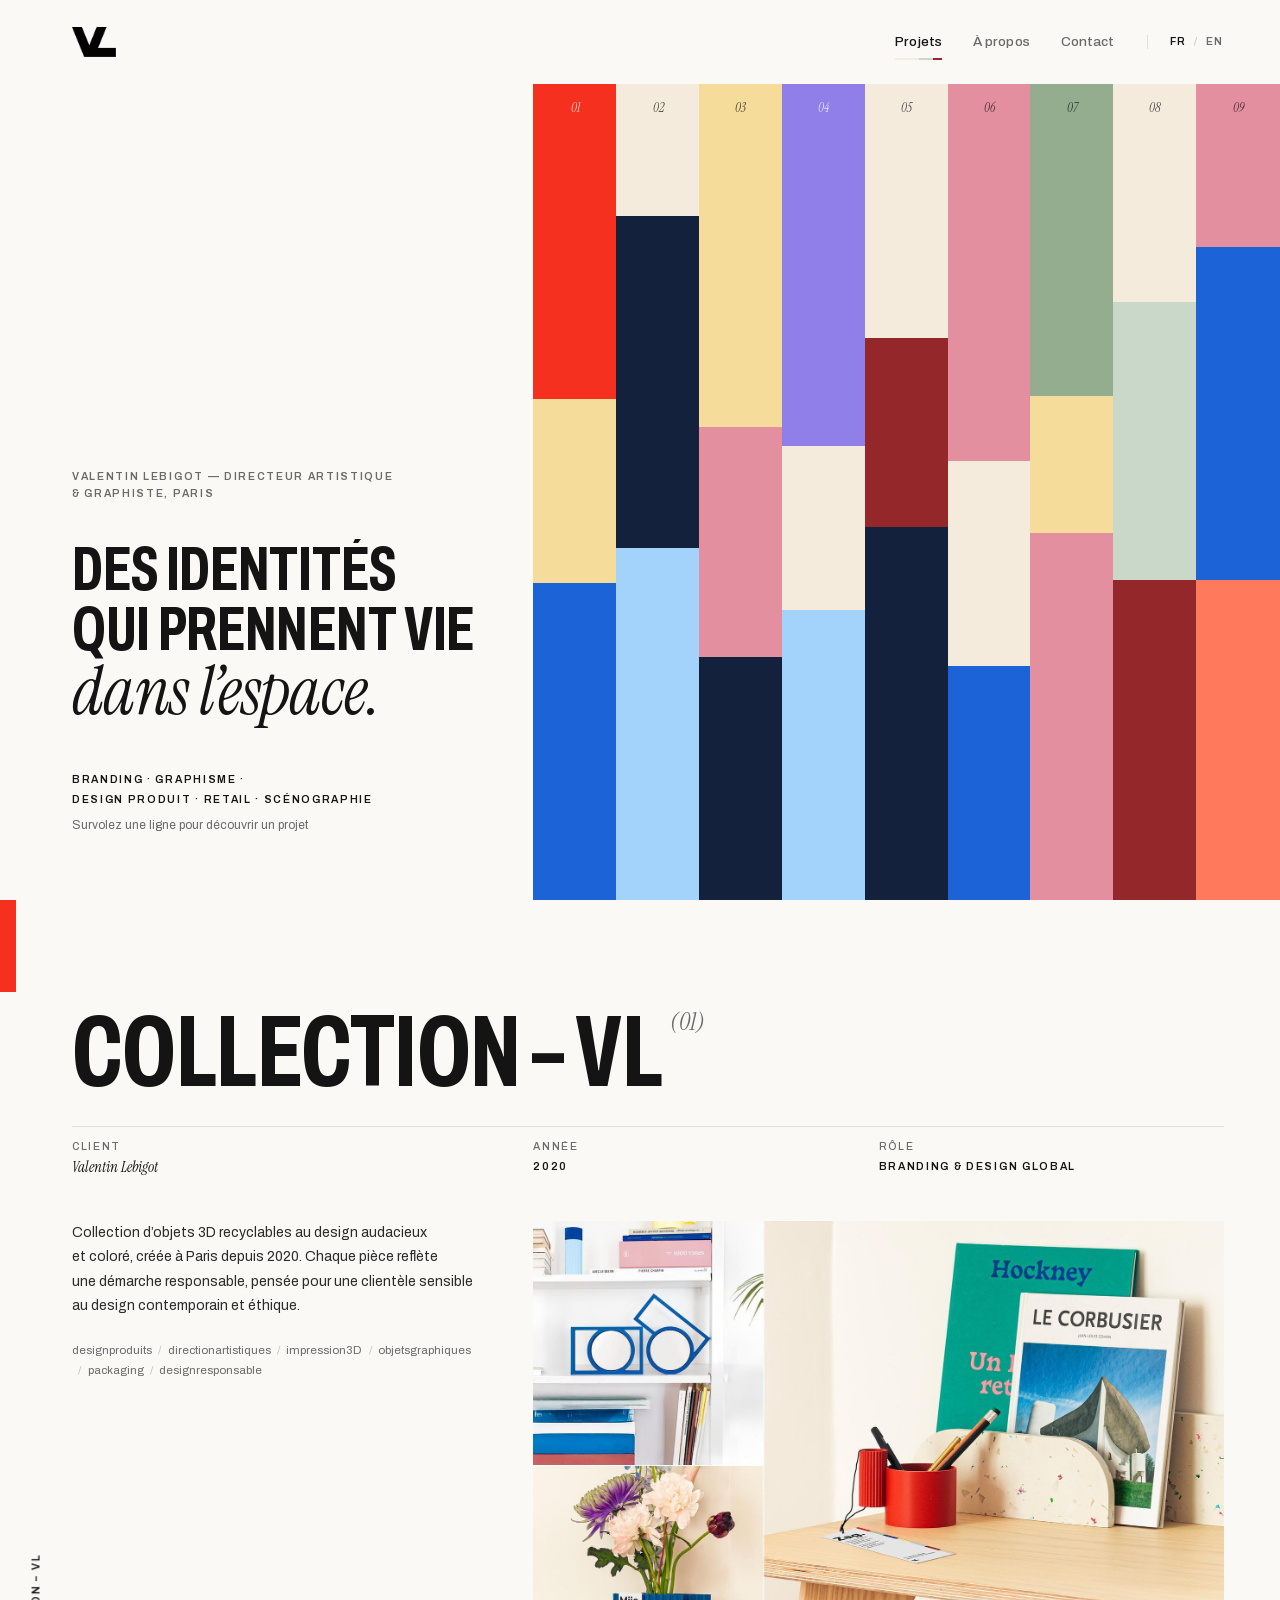
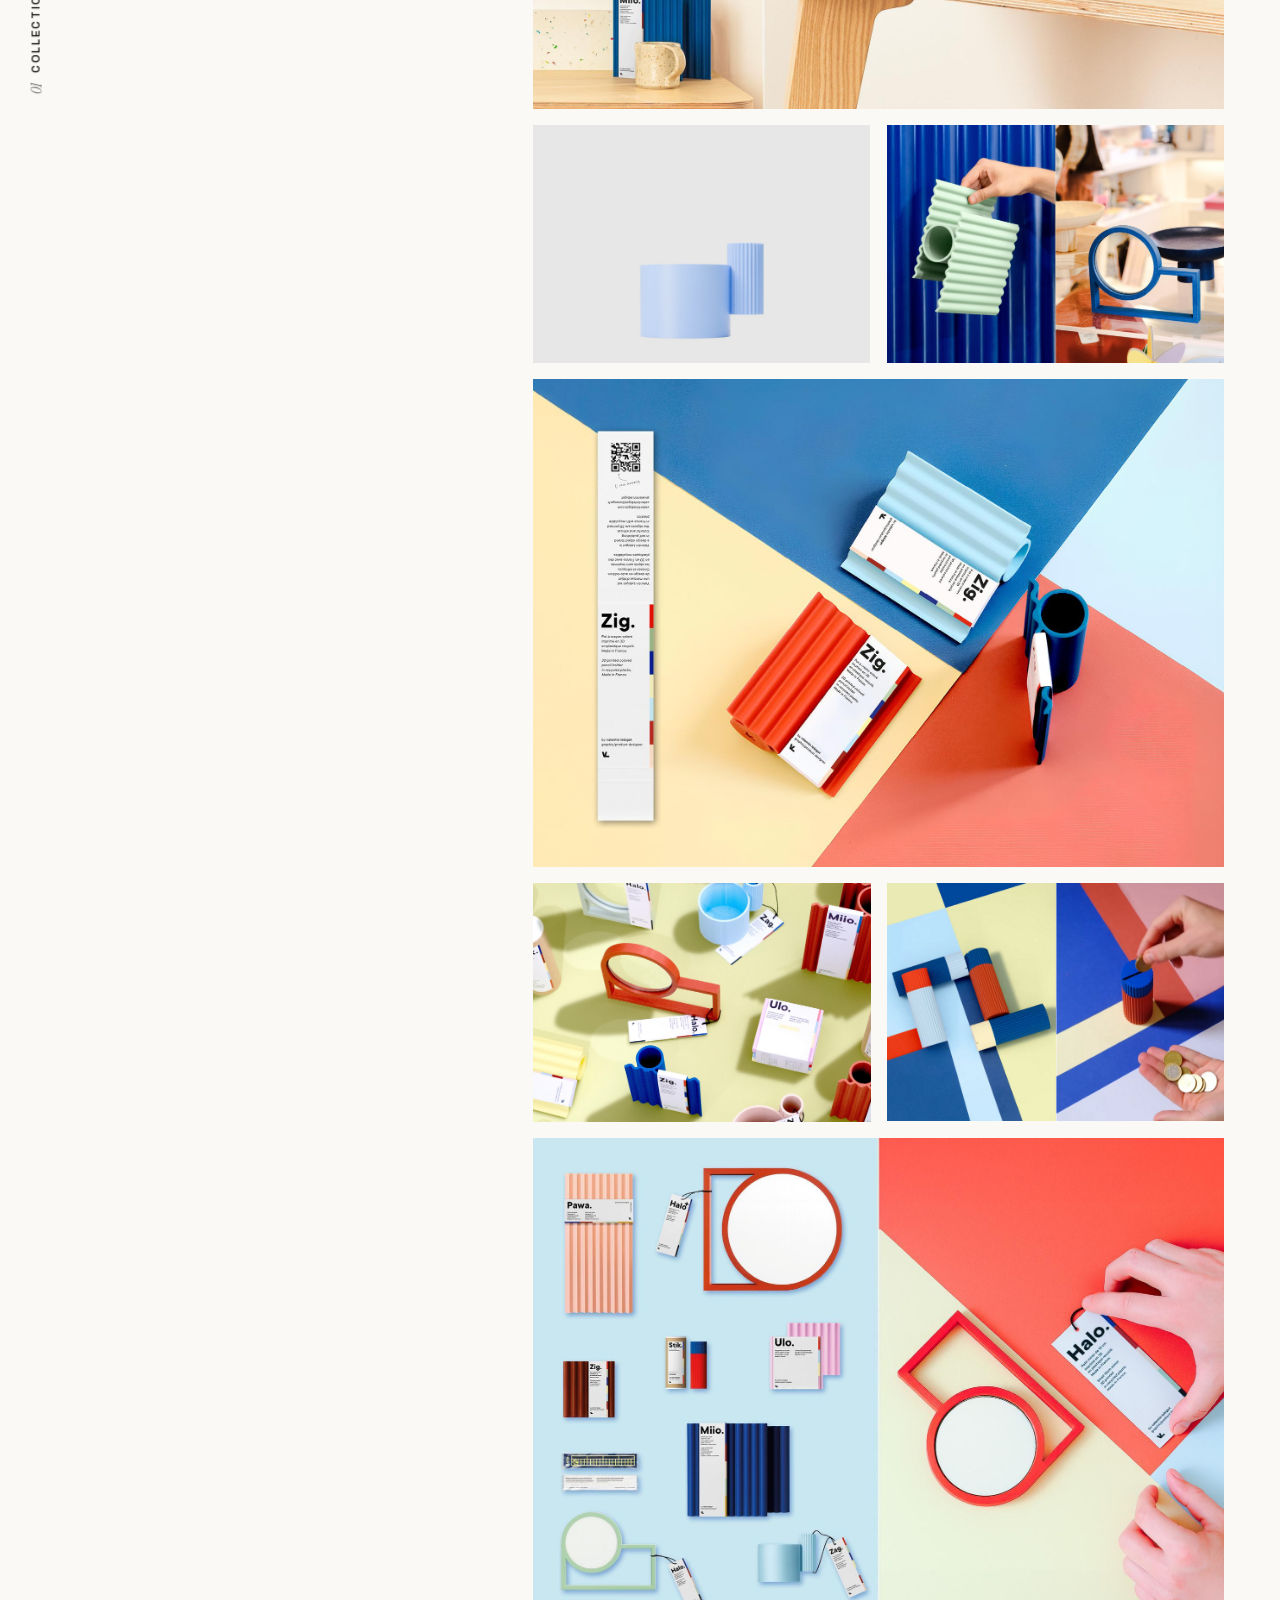
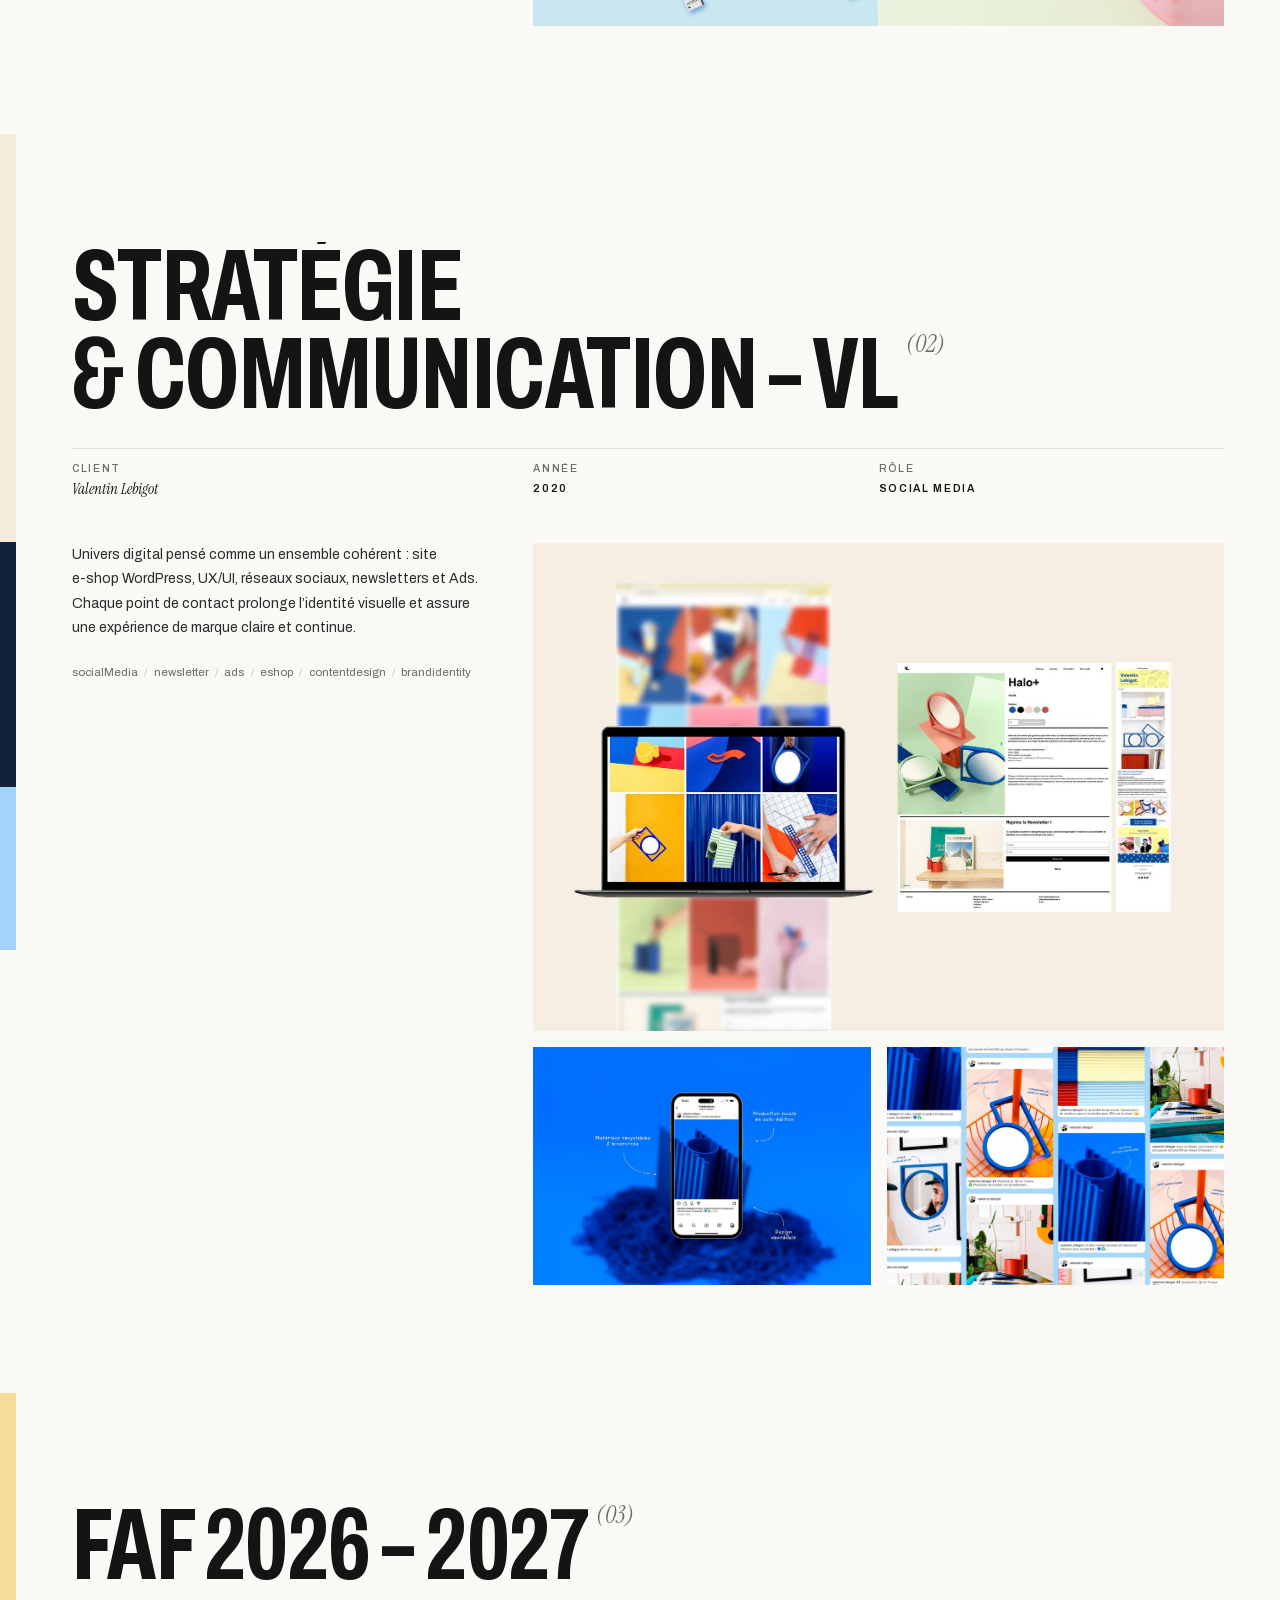
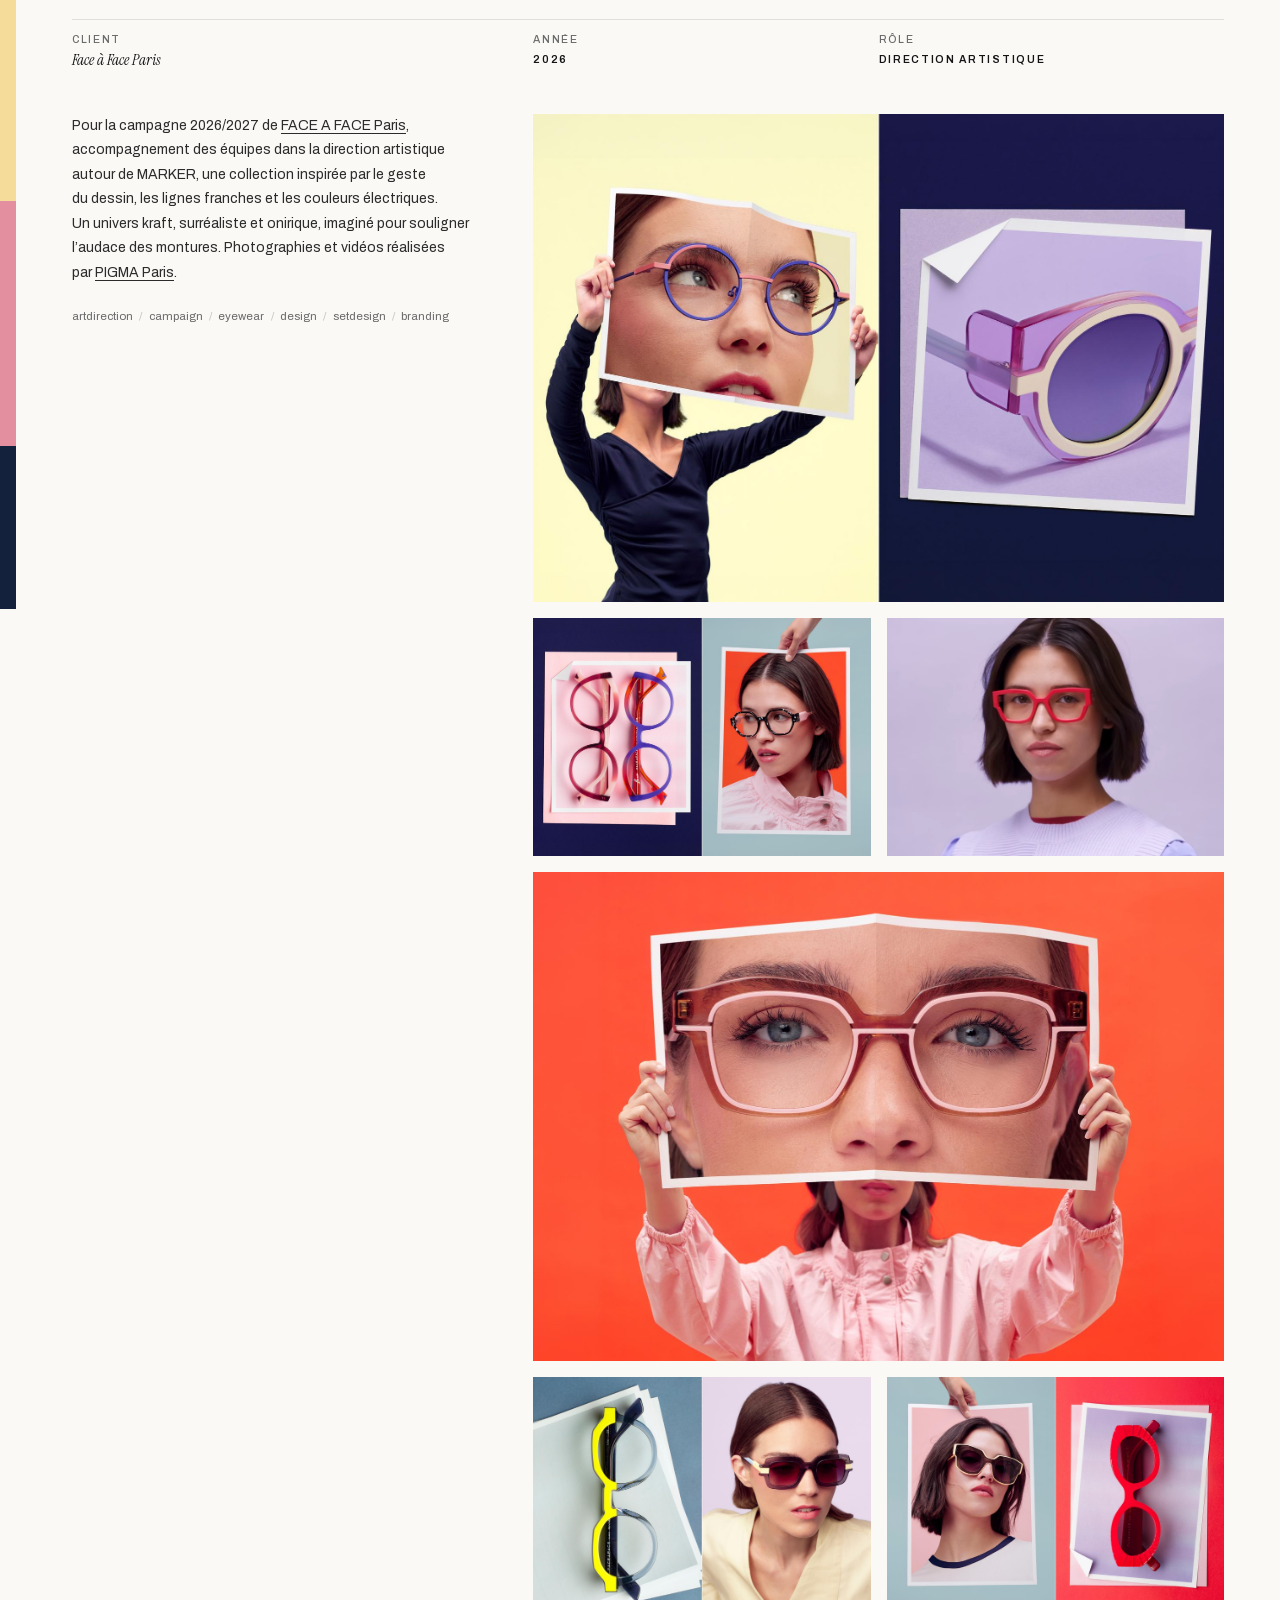
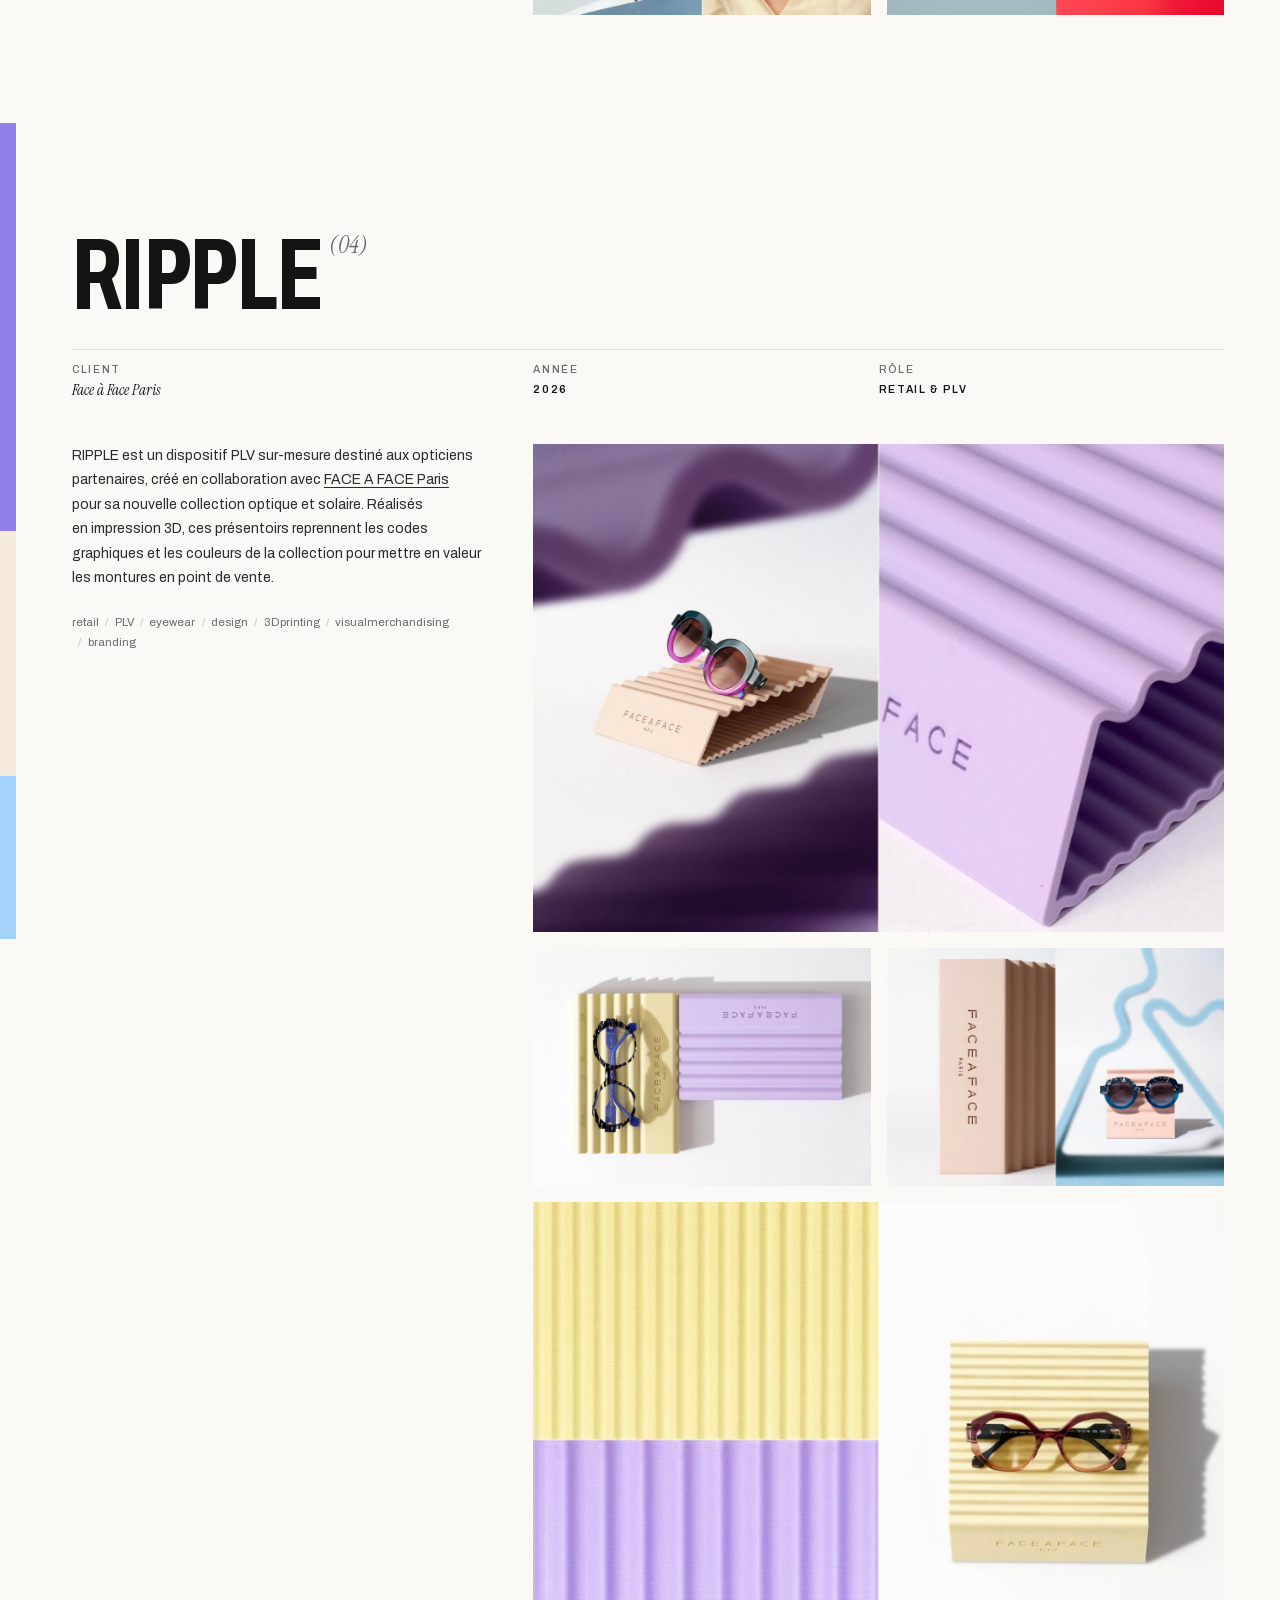
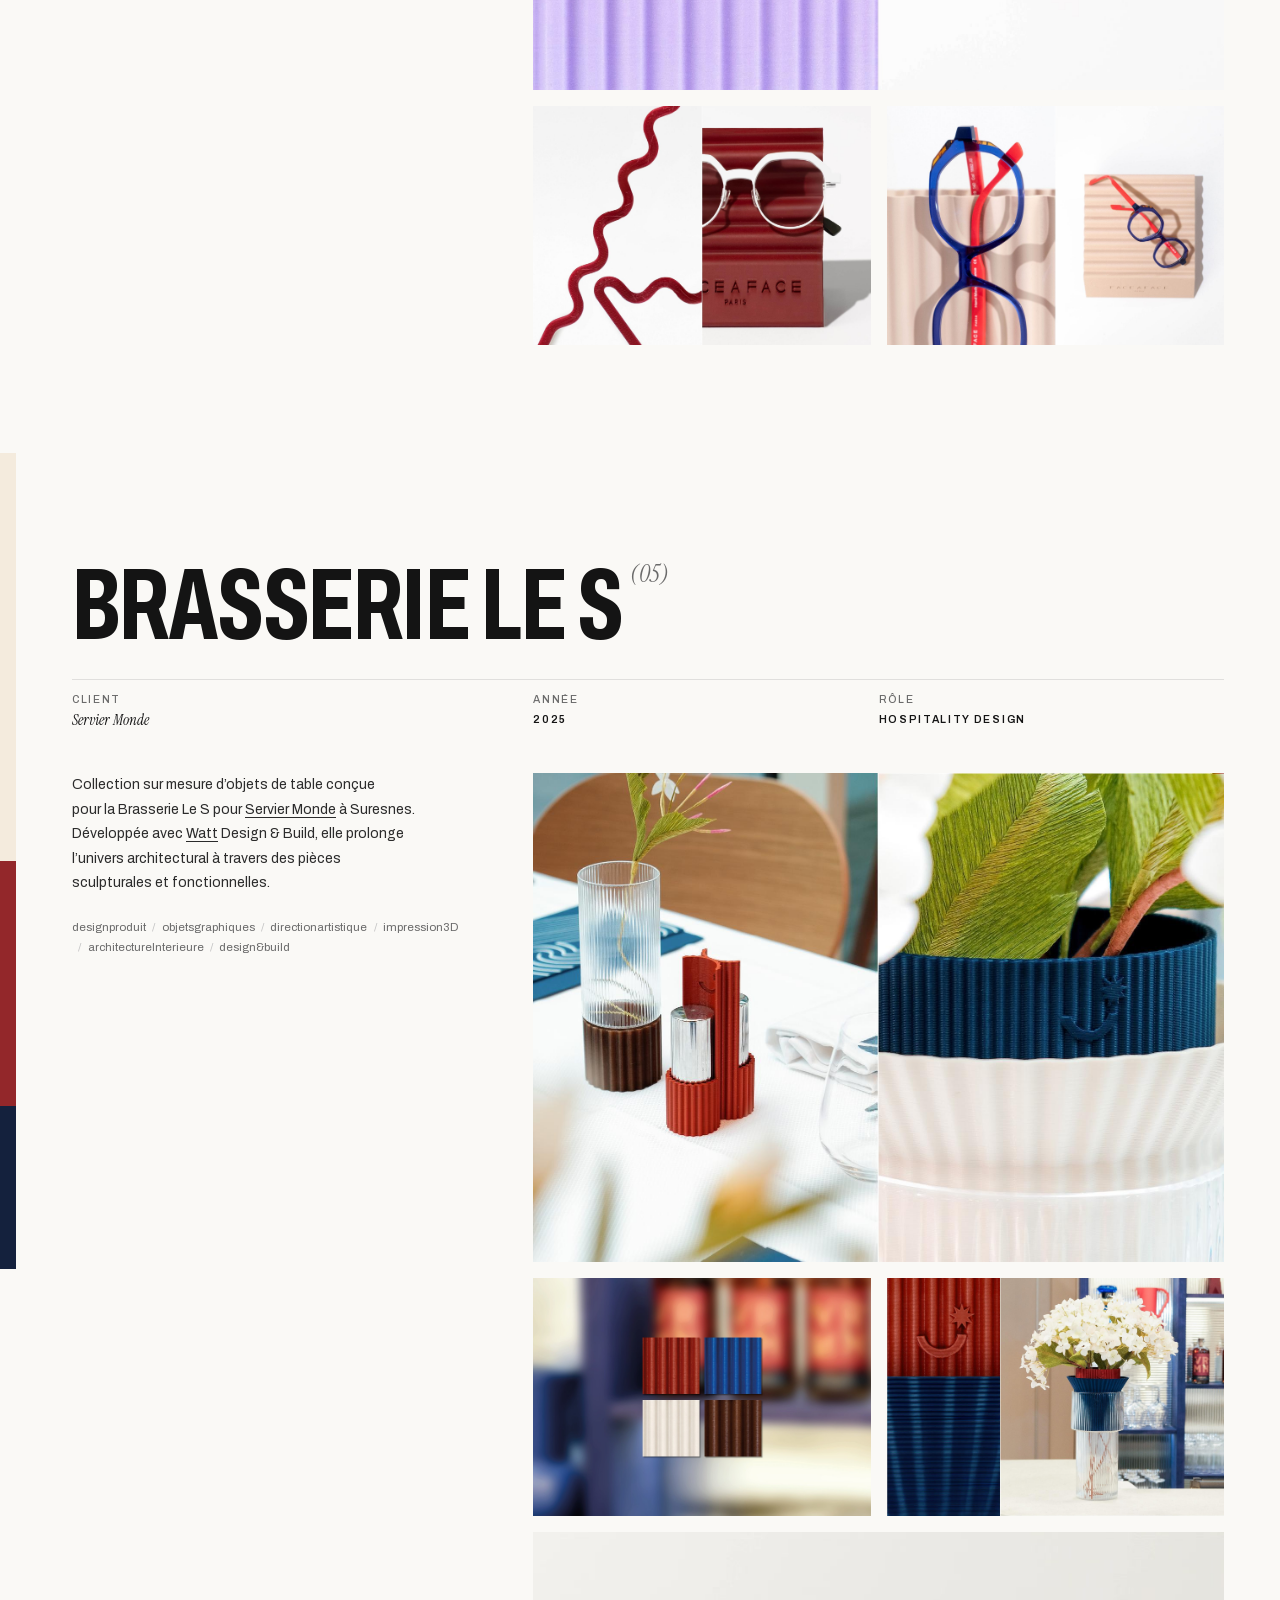
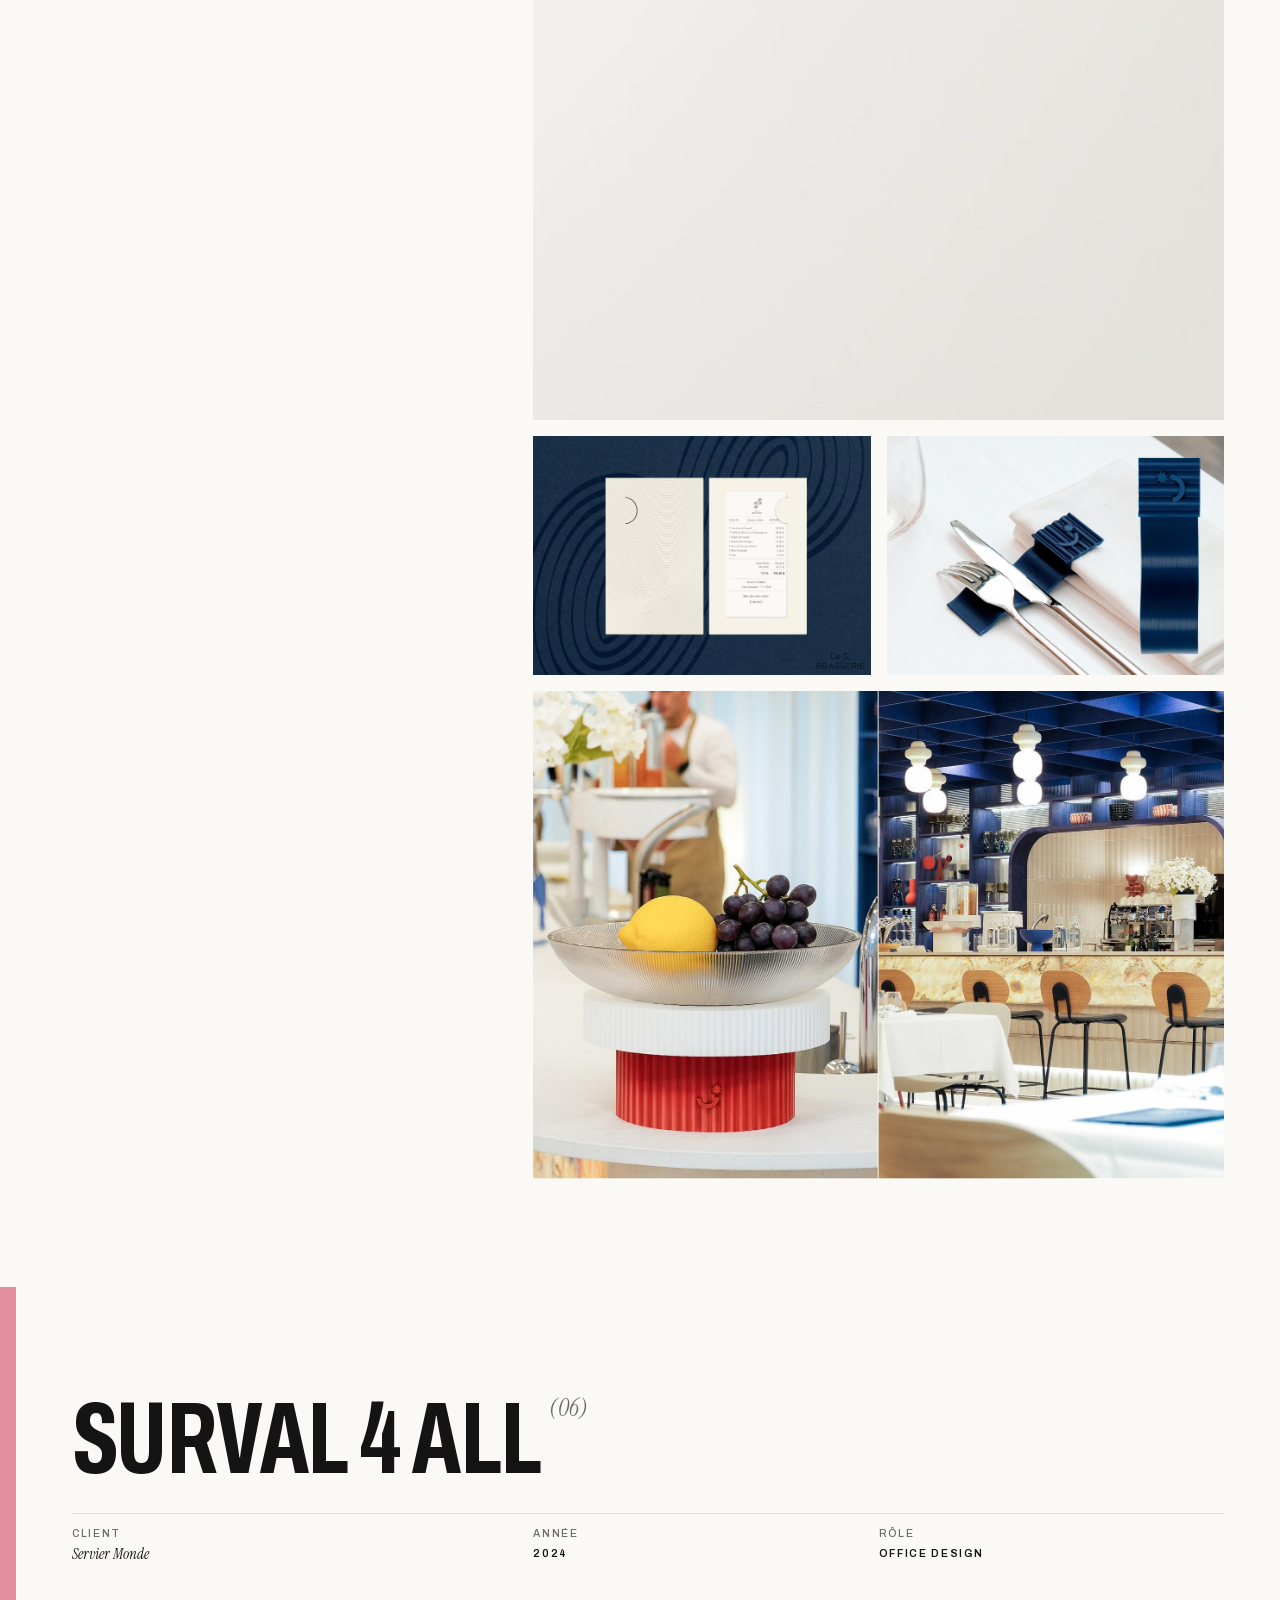
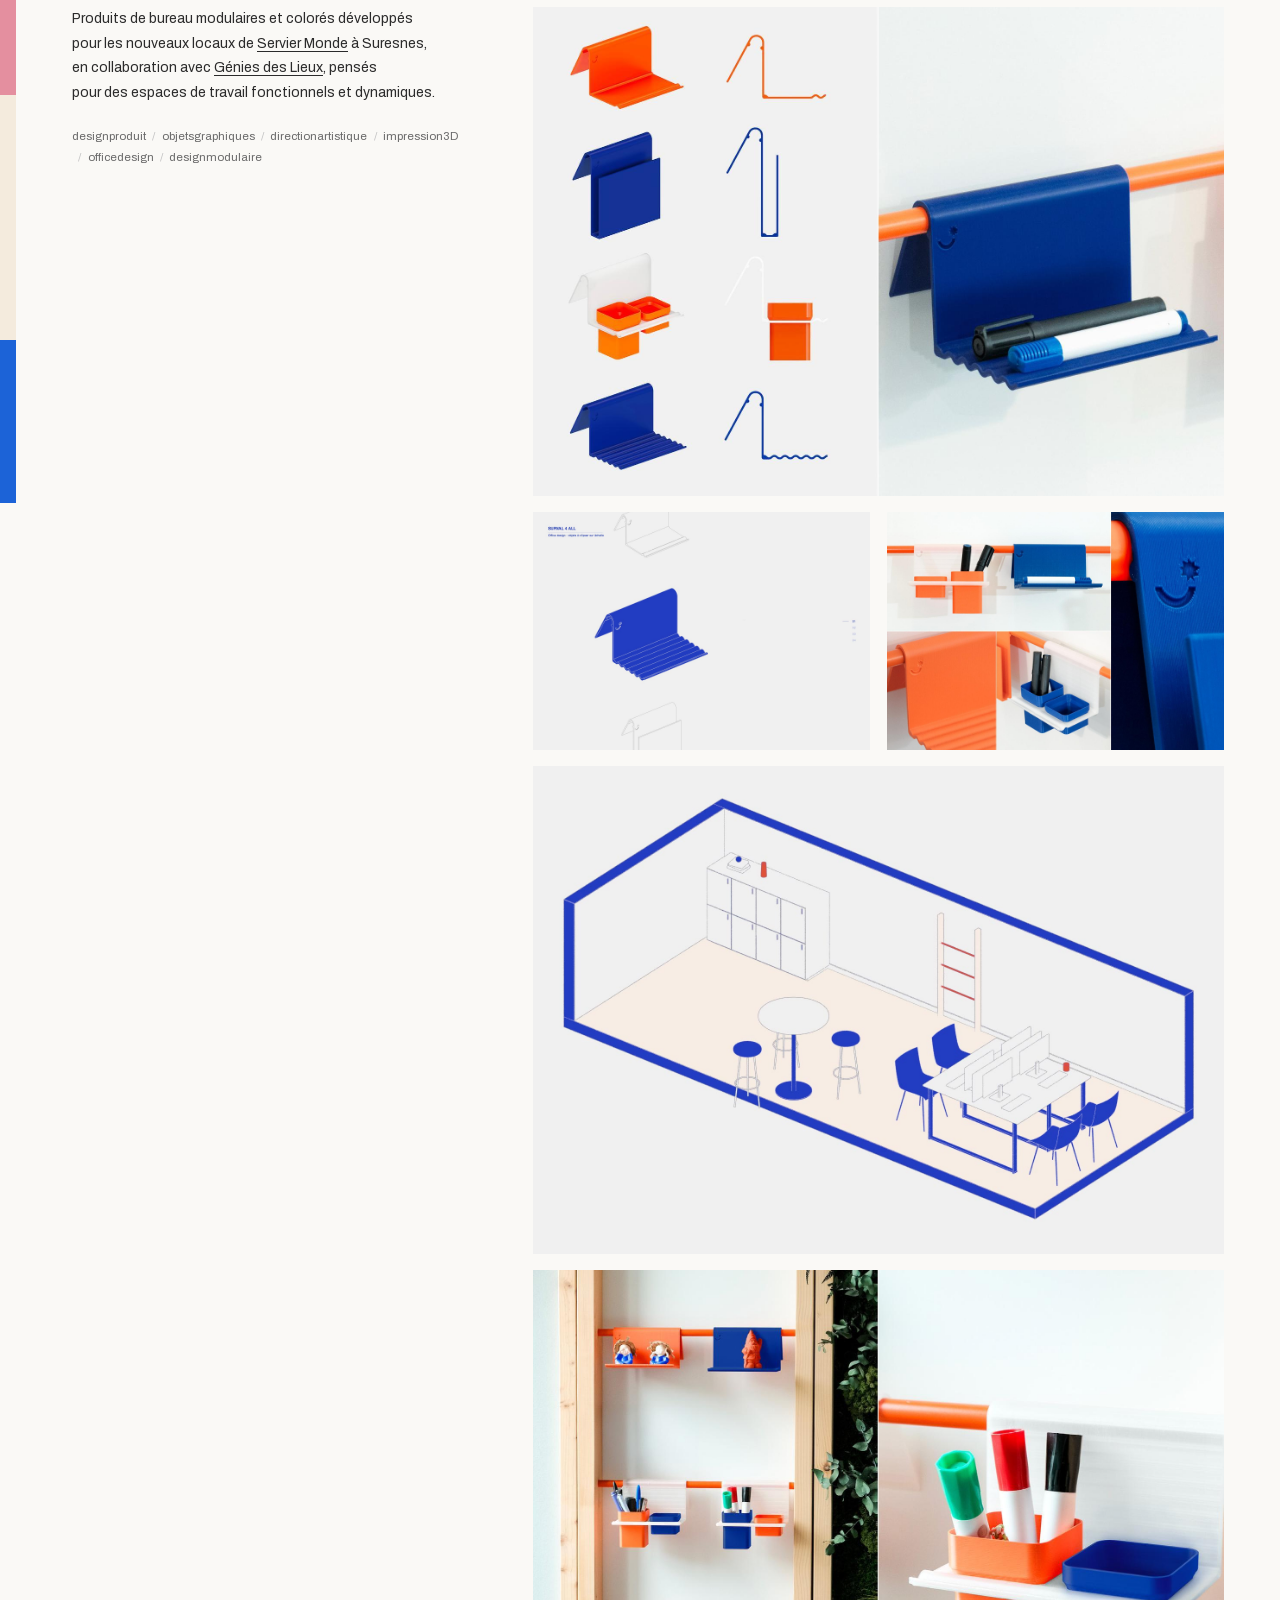
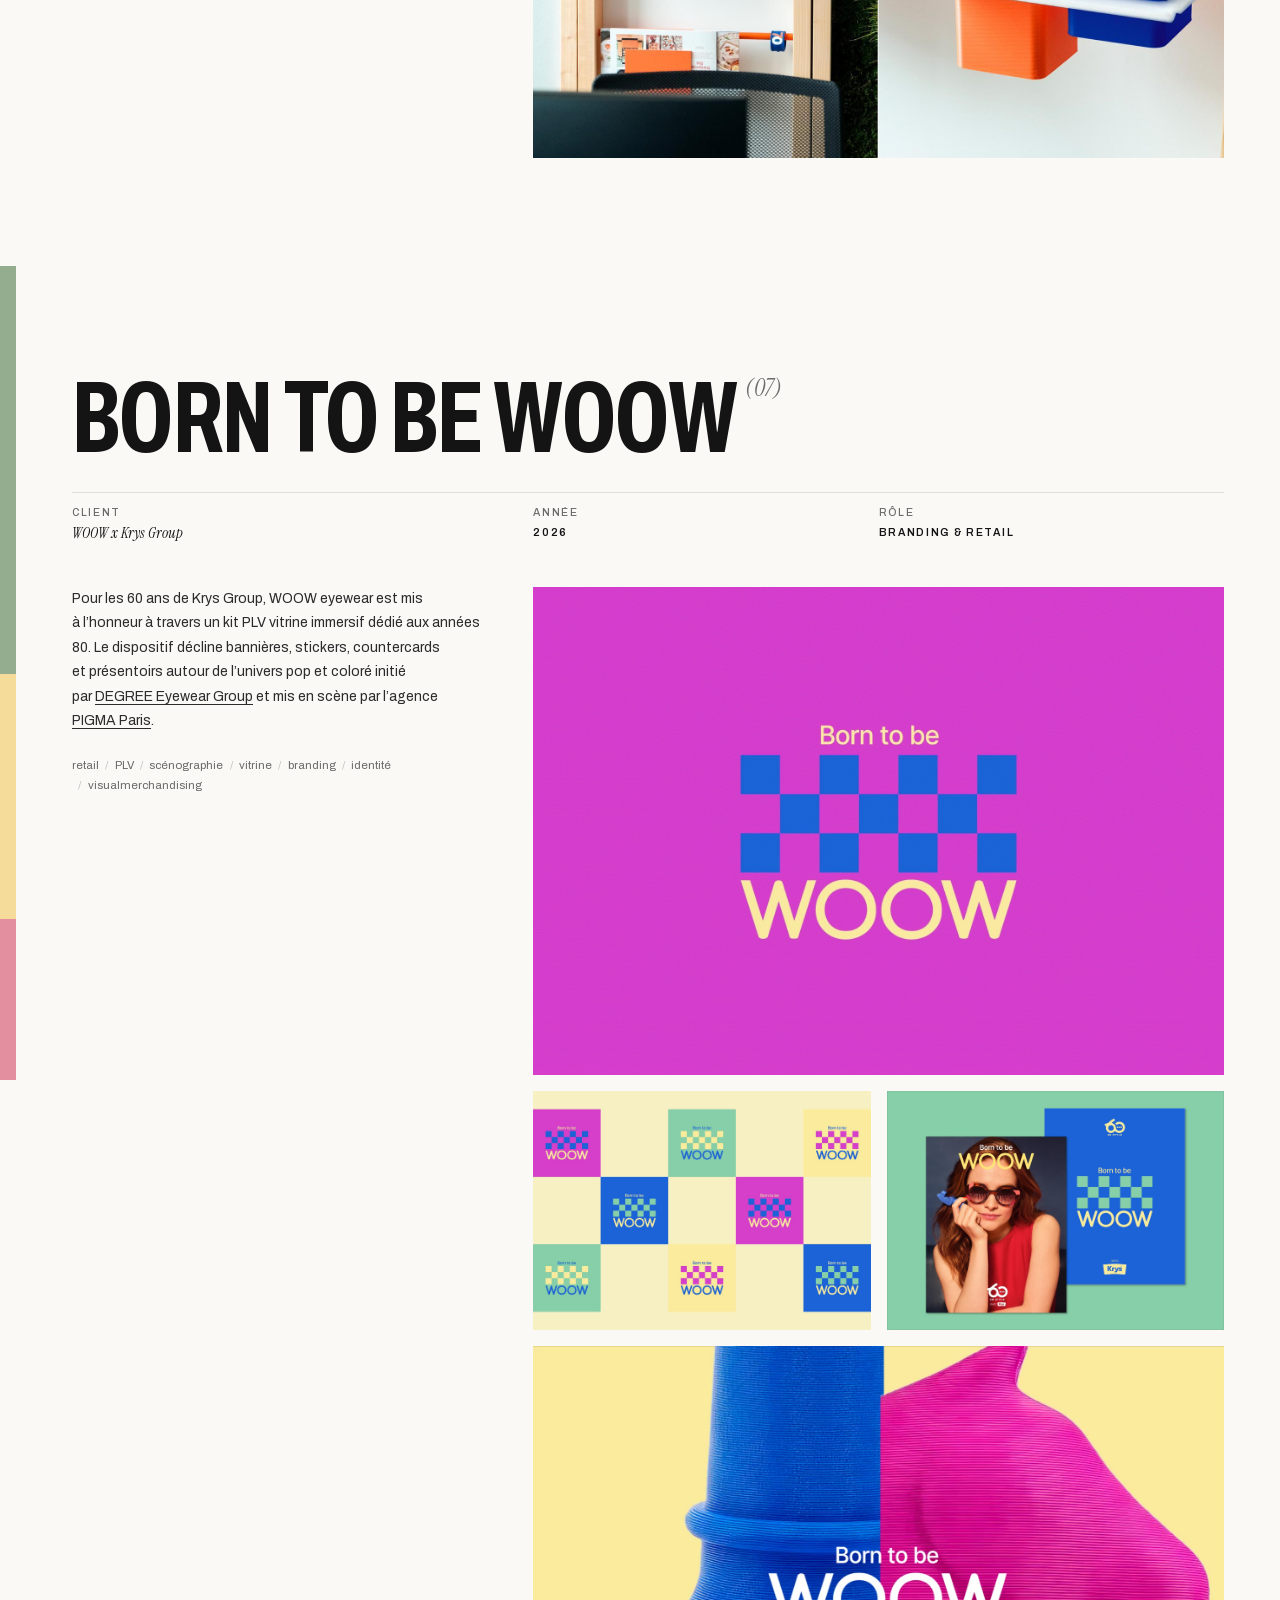
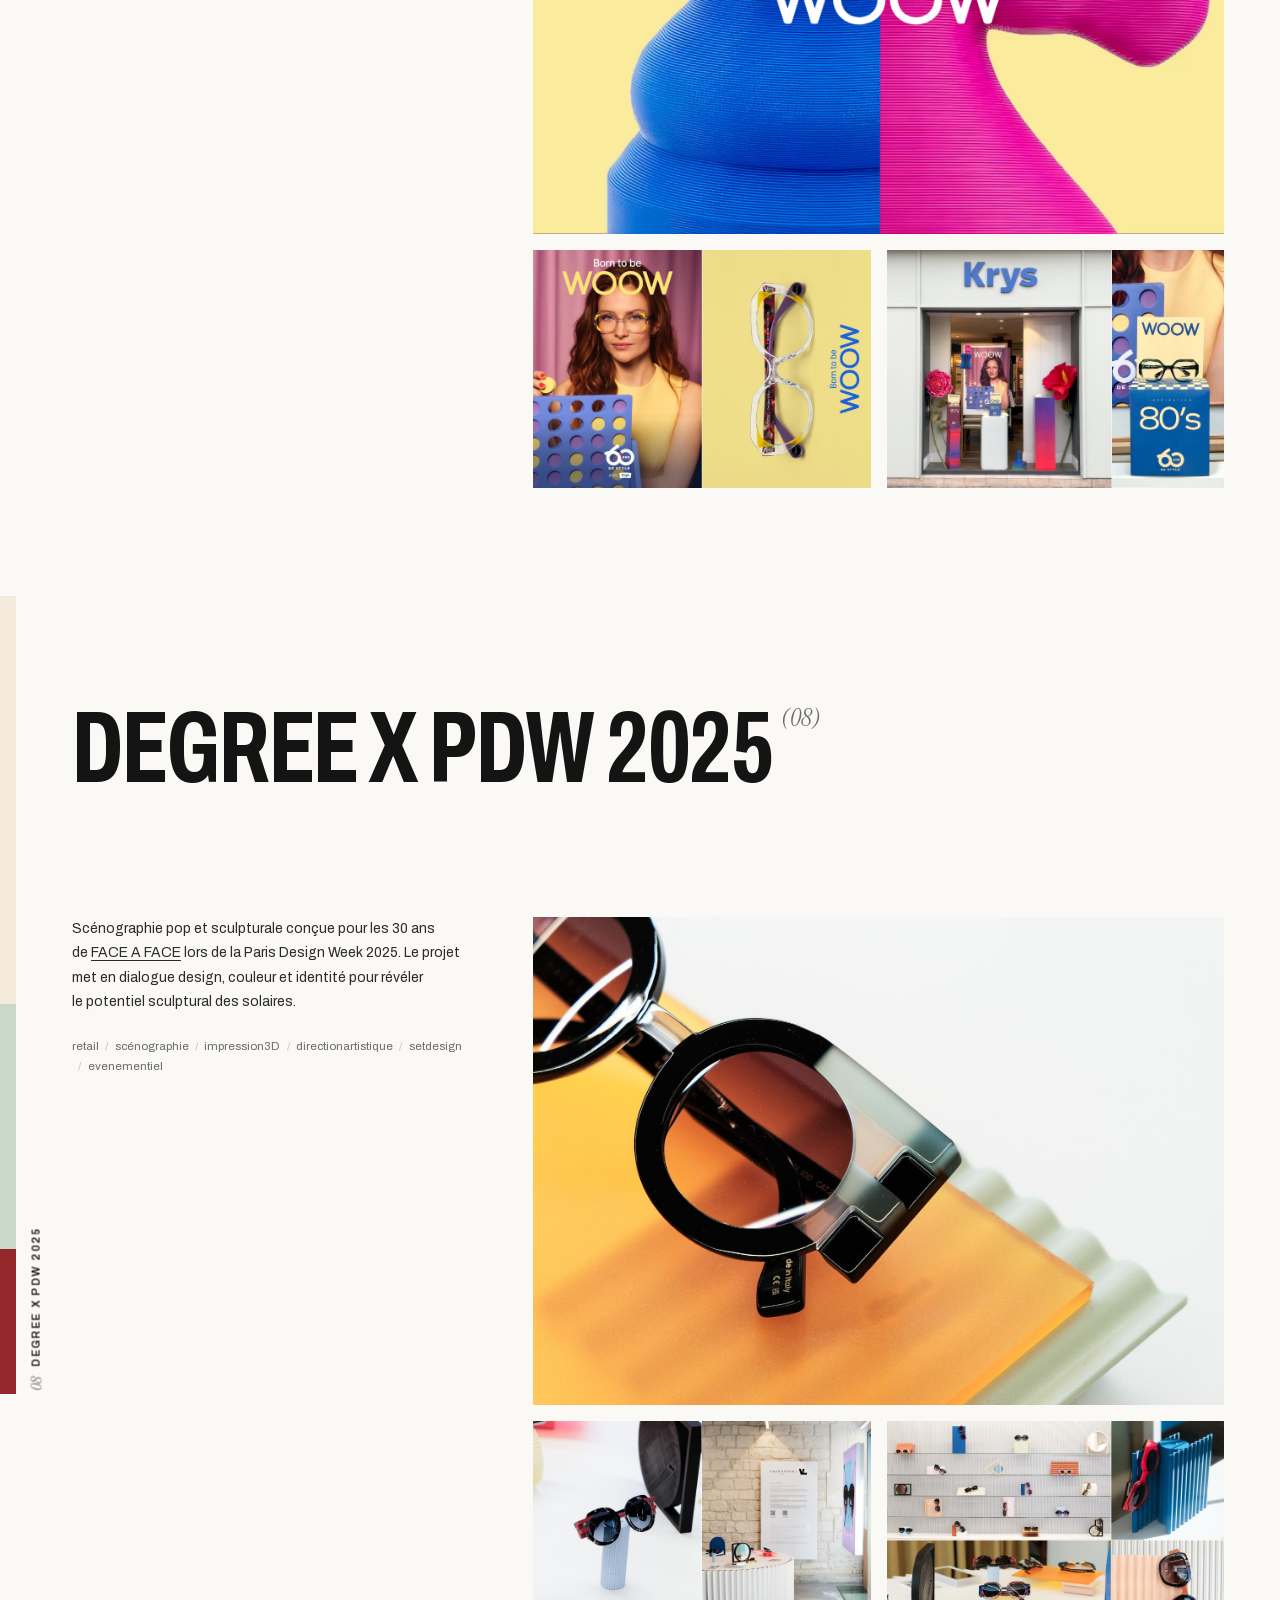
==== commit 4d33edc3: "Téléphone : module de la frise à 12 px (frise, lignes, galeries, pages annexes) Co-Authored-By: Clau" ====
--- a/index.html
+++ b/index.html
@@ -47,7 +47,7 @@
   </script>
   <link rel="preload" href="/assets/fonts/archivo-latin.woff2" as="font" type="font/woff2" crossorigin>
   <link rel="stylesheet" href="/css/fonts.css?v=5.7">
-  <link rel="stylesheet" href="/css/style.css?v=11.4">
+  <link rel="stylesheet" href="/css/style.css?v=11.5">
 </head>
 <body class="is-loading">
 
--- a/css/style.css
+++ b/css/style.css
@@ -313,7 +313,7 @@
 
 /* ---------- Mobile ---------- */
 @media (max-width: 900px) {
-  :root { --rail: 8px; --pad: 20px; --head-h: 66px; }
+  :root { --rail: 12px; --pad: 20px; --head-h: 66px; }
   .head__logo img { width: 36px; }
   .head { justify-content: space-between; }
   .head__burger {
@@ -755,7 +755,7 @@
   .work__facts em { font-size: 16px; line-height: 1.15; }
   /* galeries alignées sur le bord du texte, aussi larges que possible : seule une fine part de la suivante dépasse */
   .work__media { margin-left: calc(var(--rail) + var(--pad) + 16px); }
-  .work__media > .shot { flex: 0 0 calc(100% - var(--rail) - 16px); }   /* 16 px de l'image suivante restent visibles */
+  .work__media > .shot { flex: 0 0 calc(100% - 2 * var(--rail)); }   /* l'image suivante reste visible sur la largeur de la frise */
 }
 /* téléphone : titre, infos et paragraphe forment un seul bloc — écarts resserrés */
 @media (max-width: 900px) {
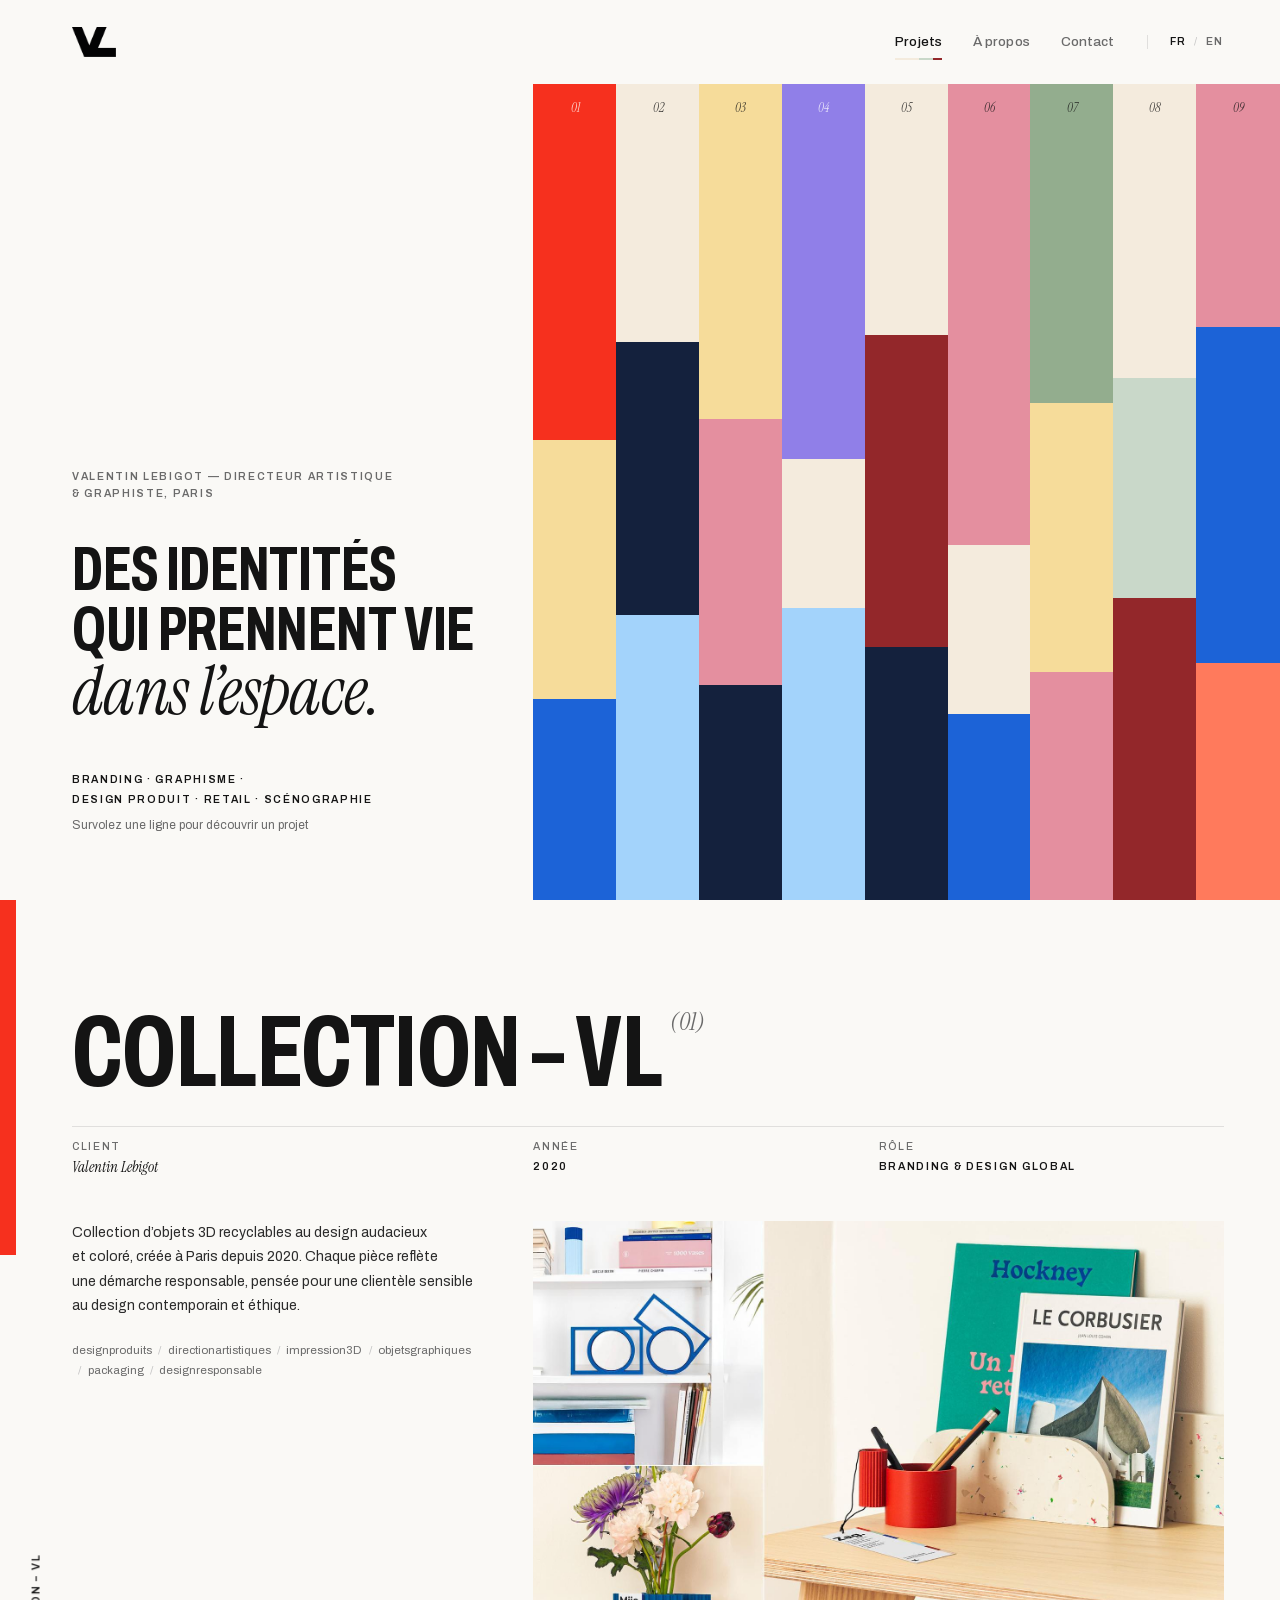
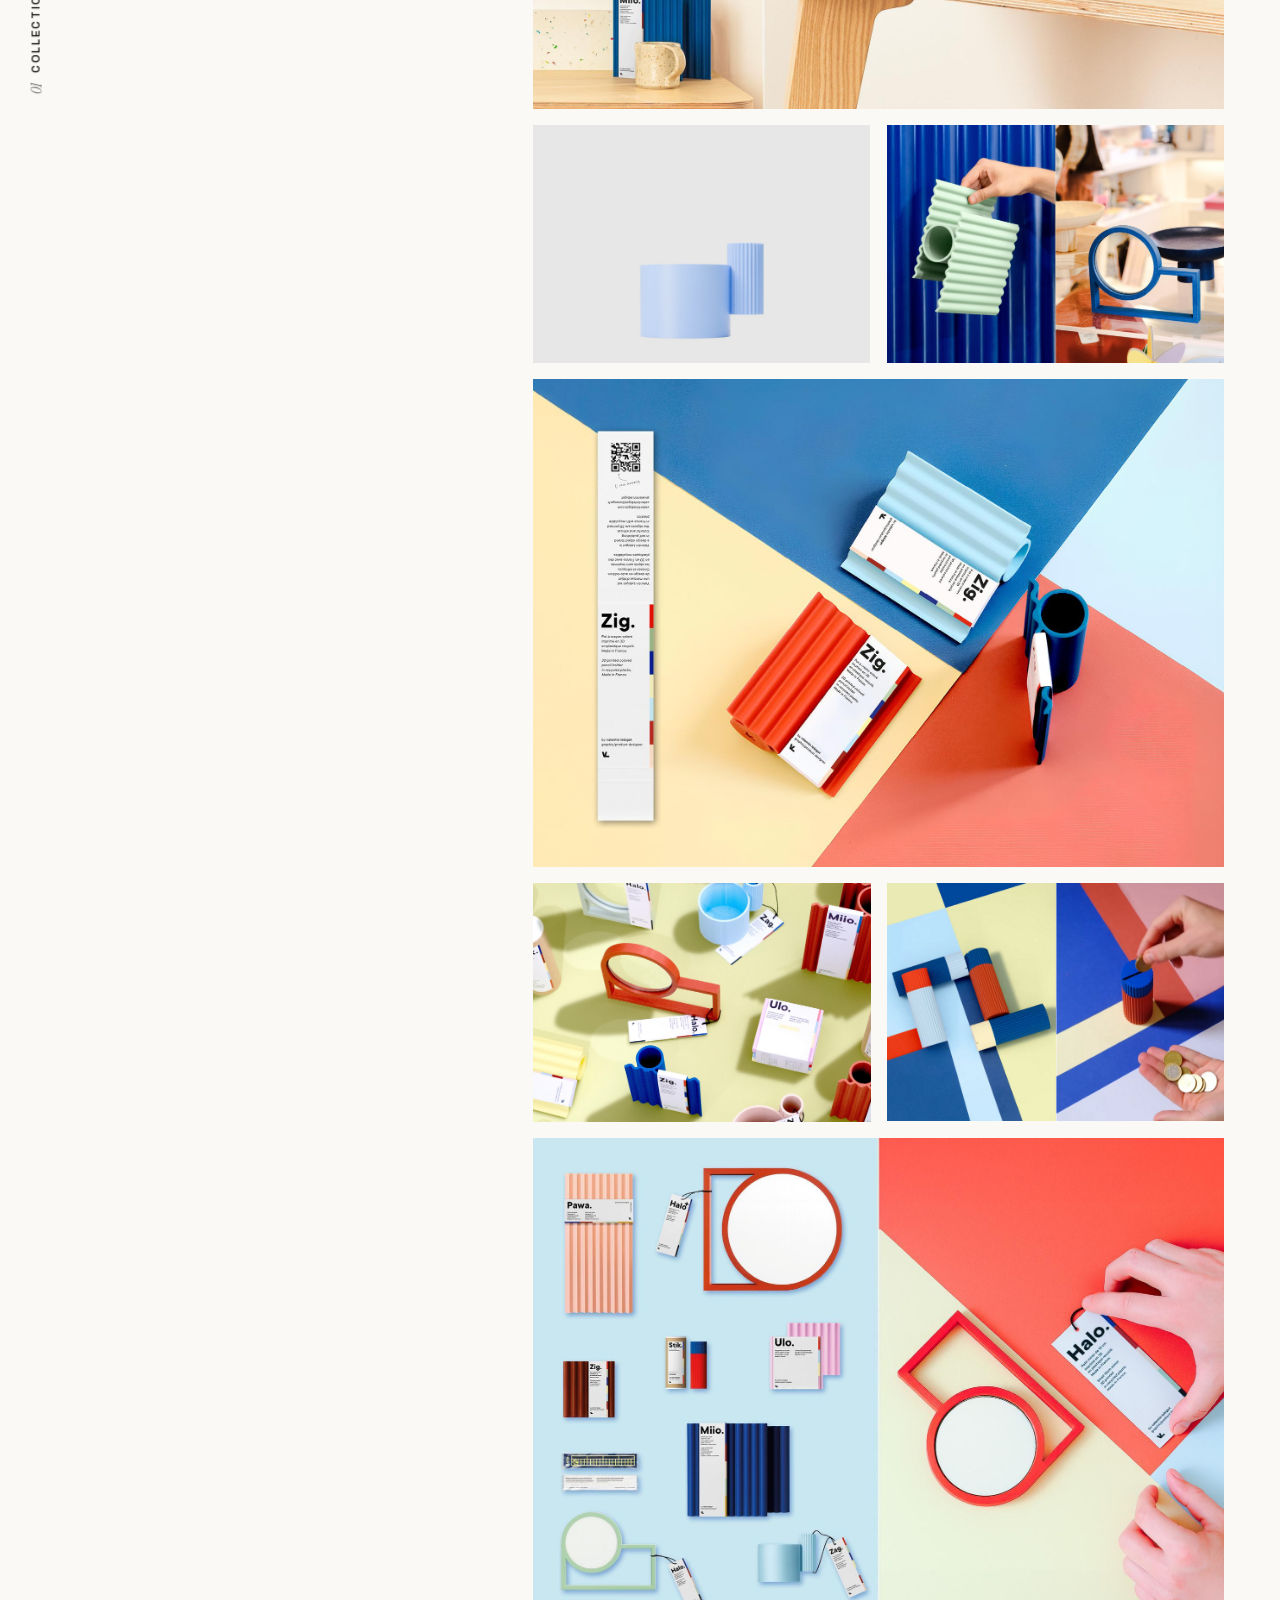
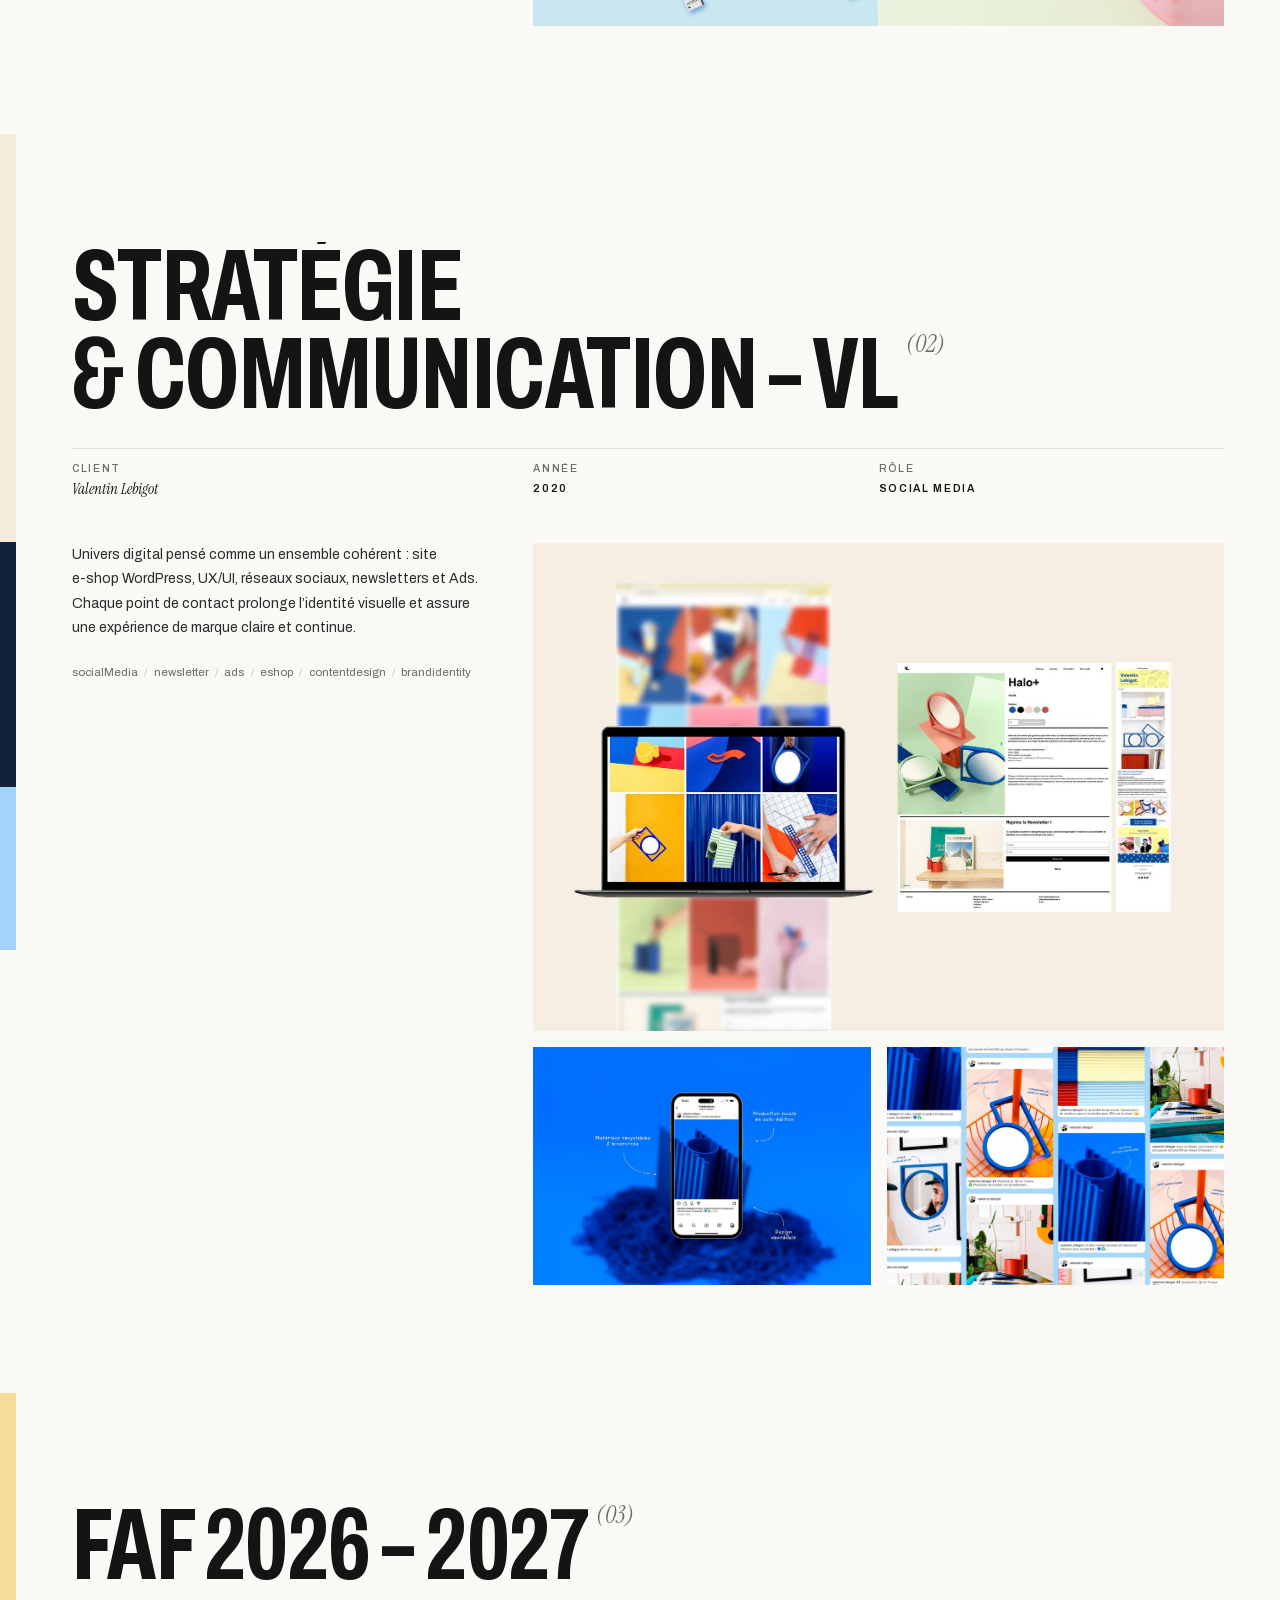
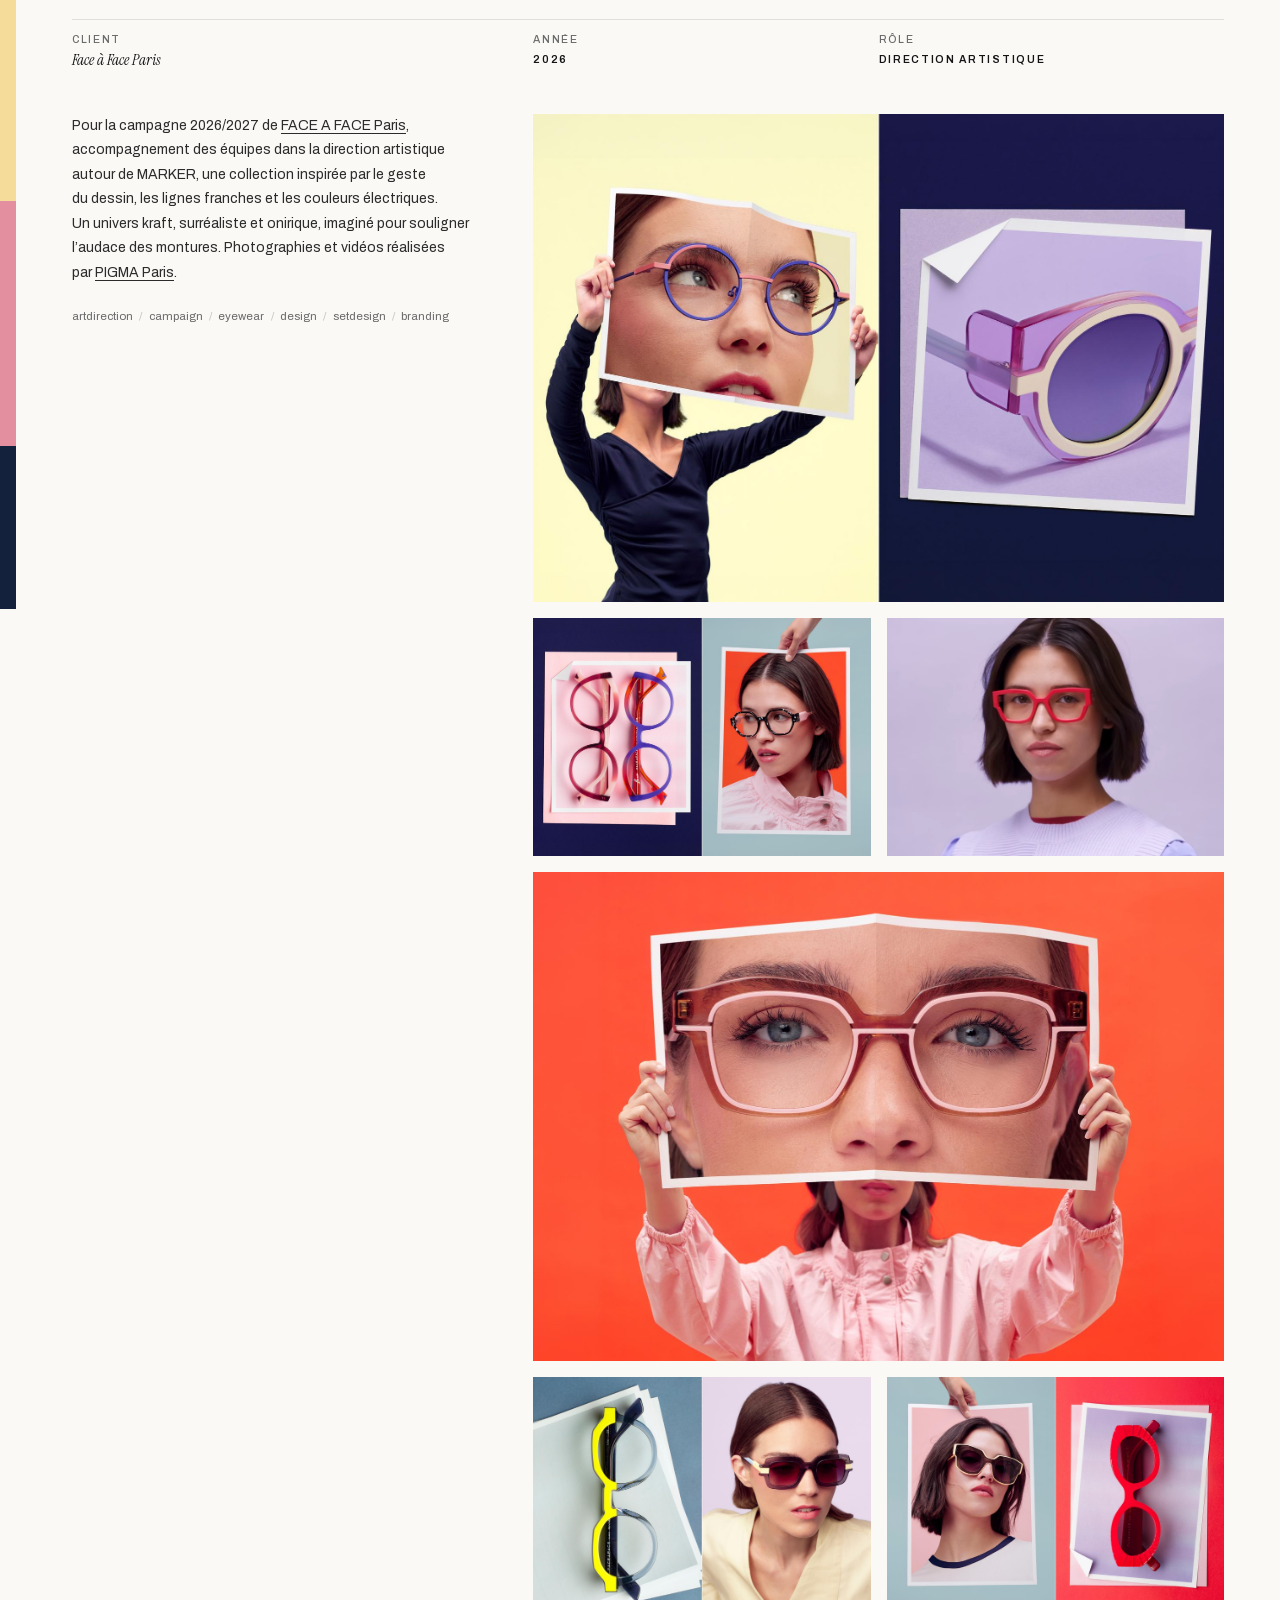
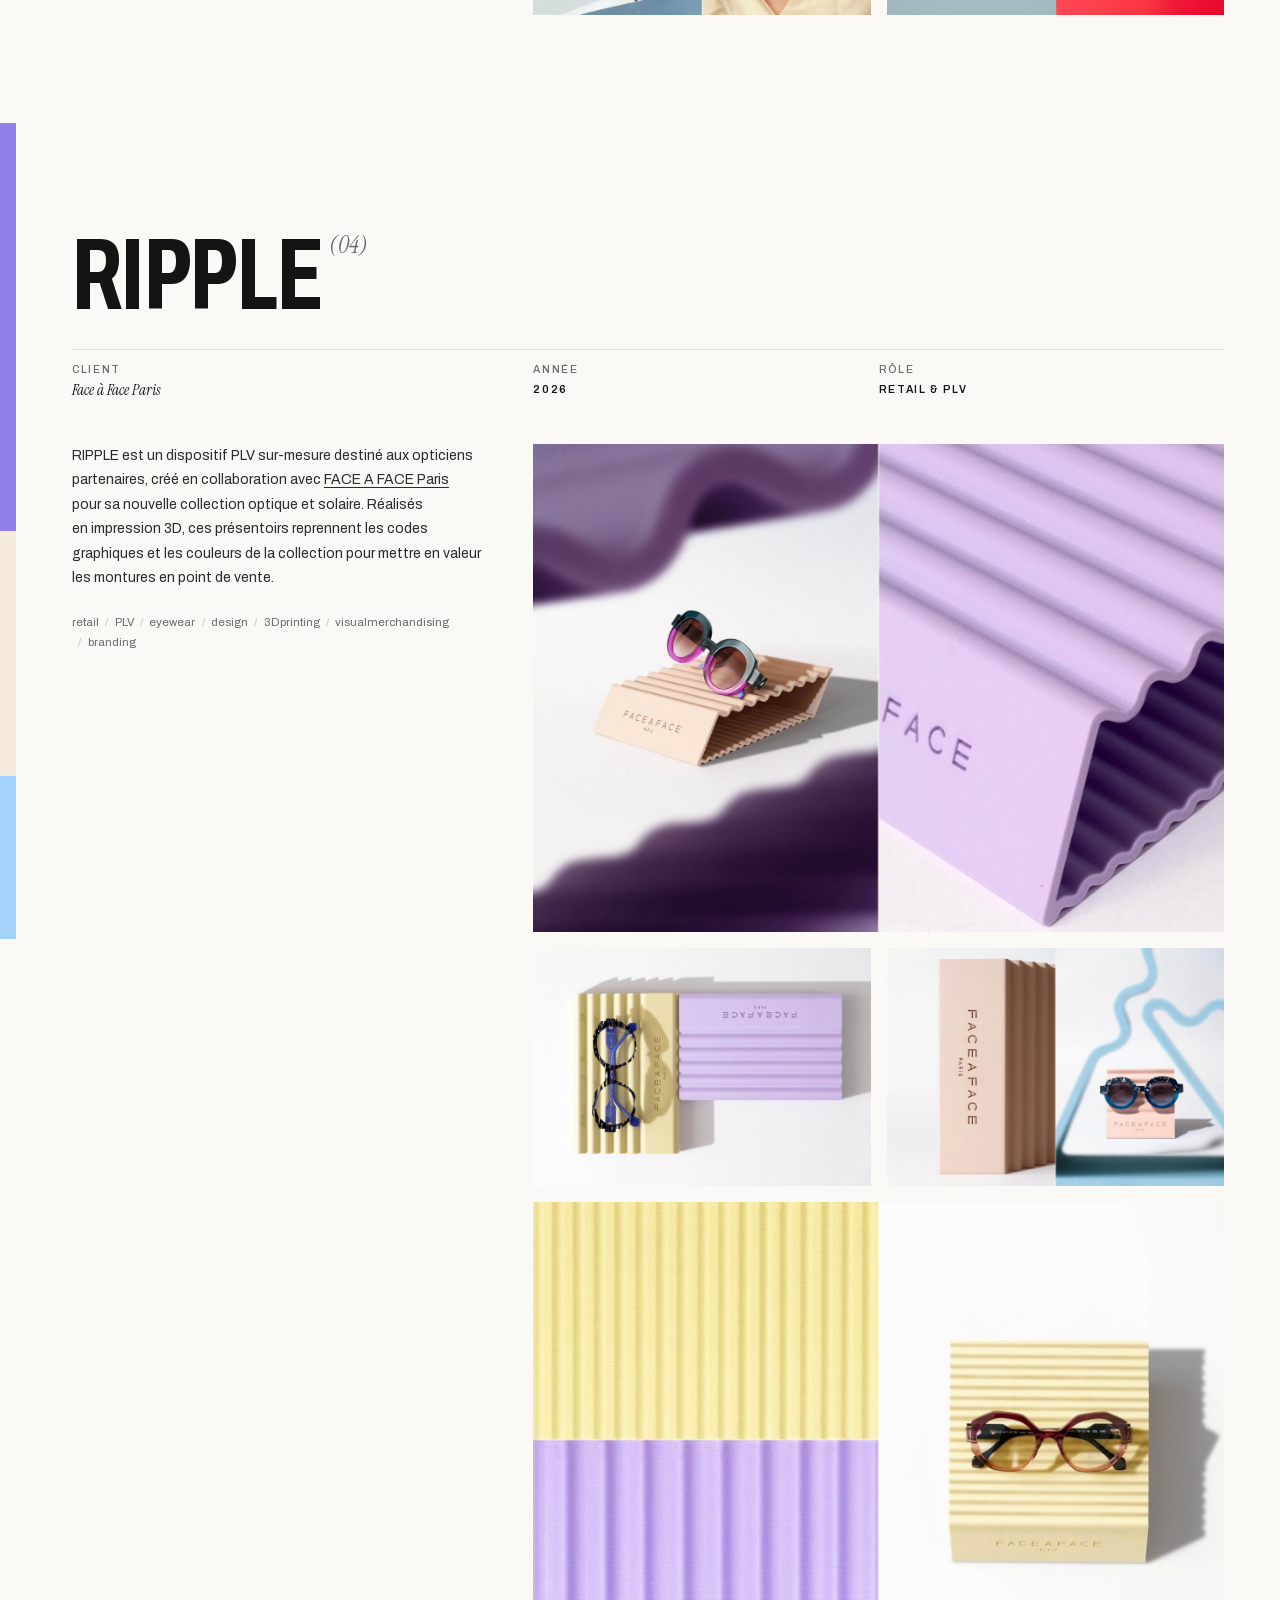
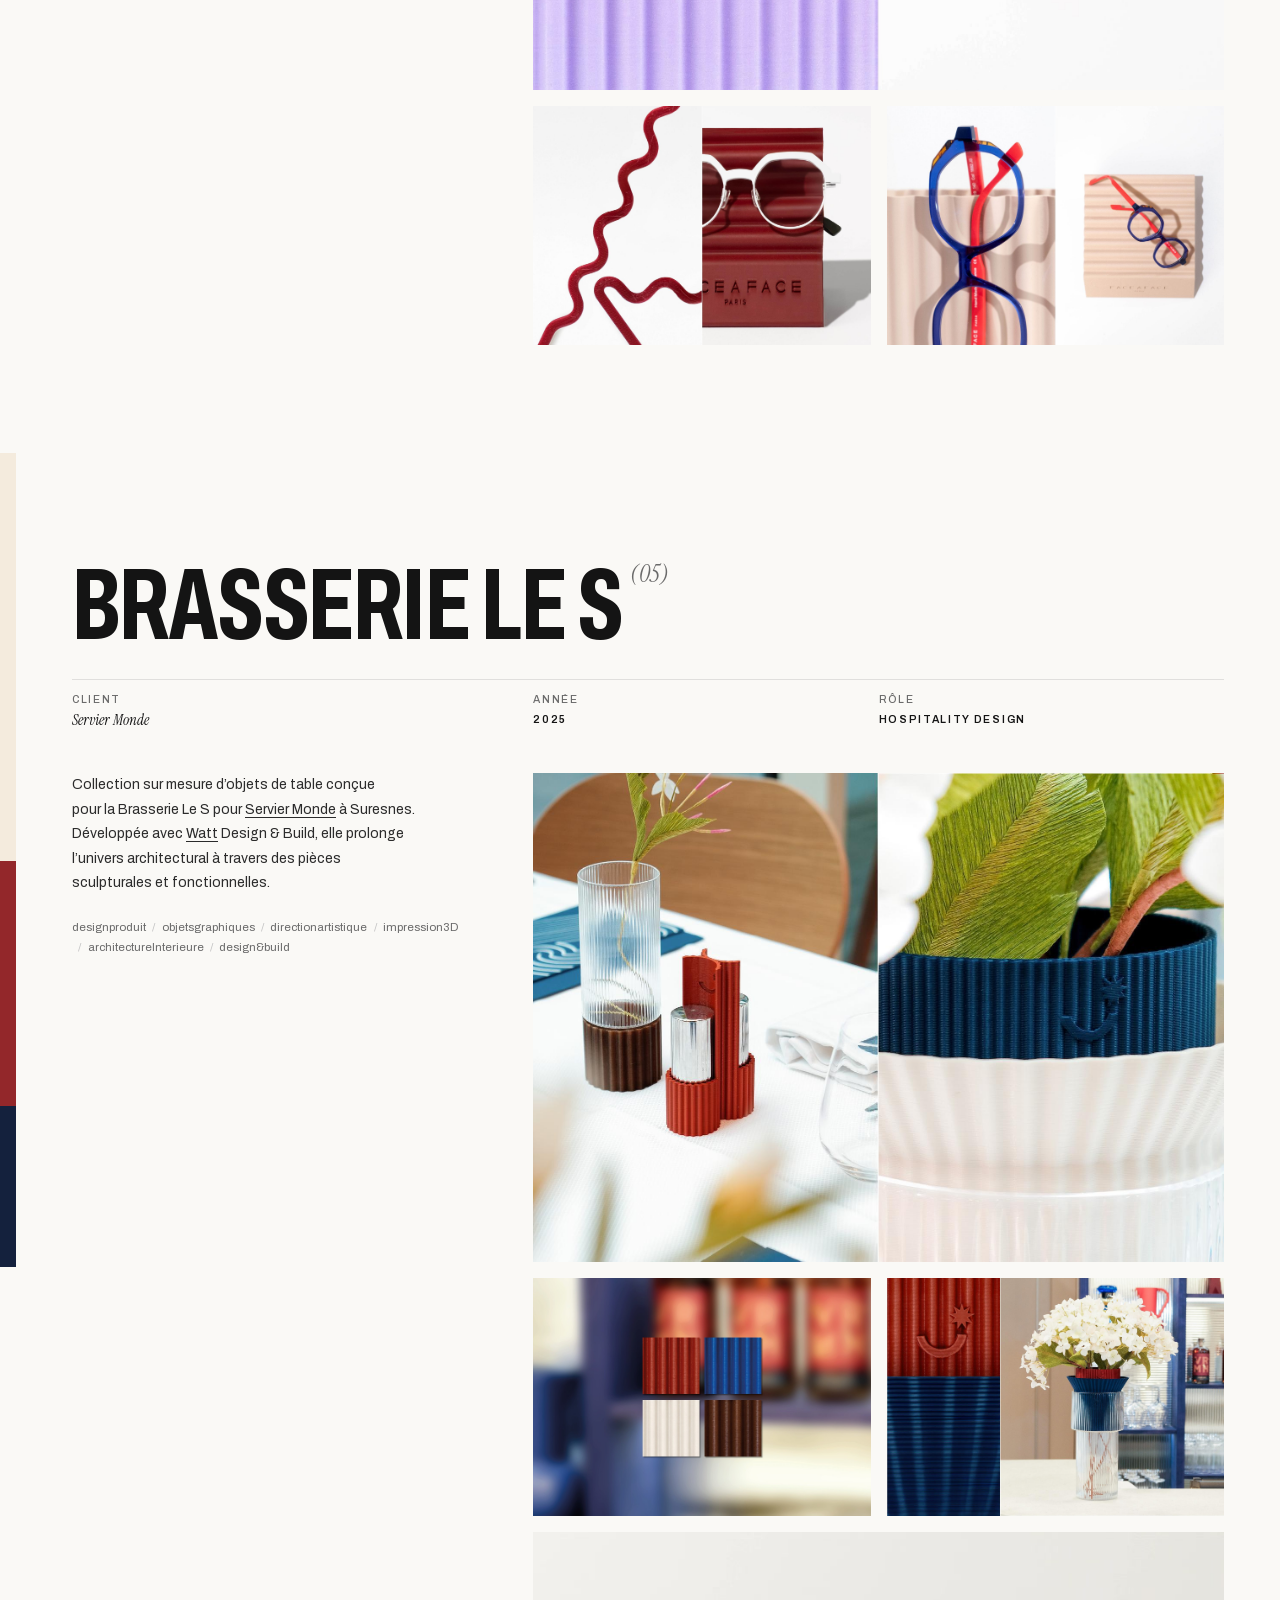
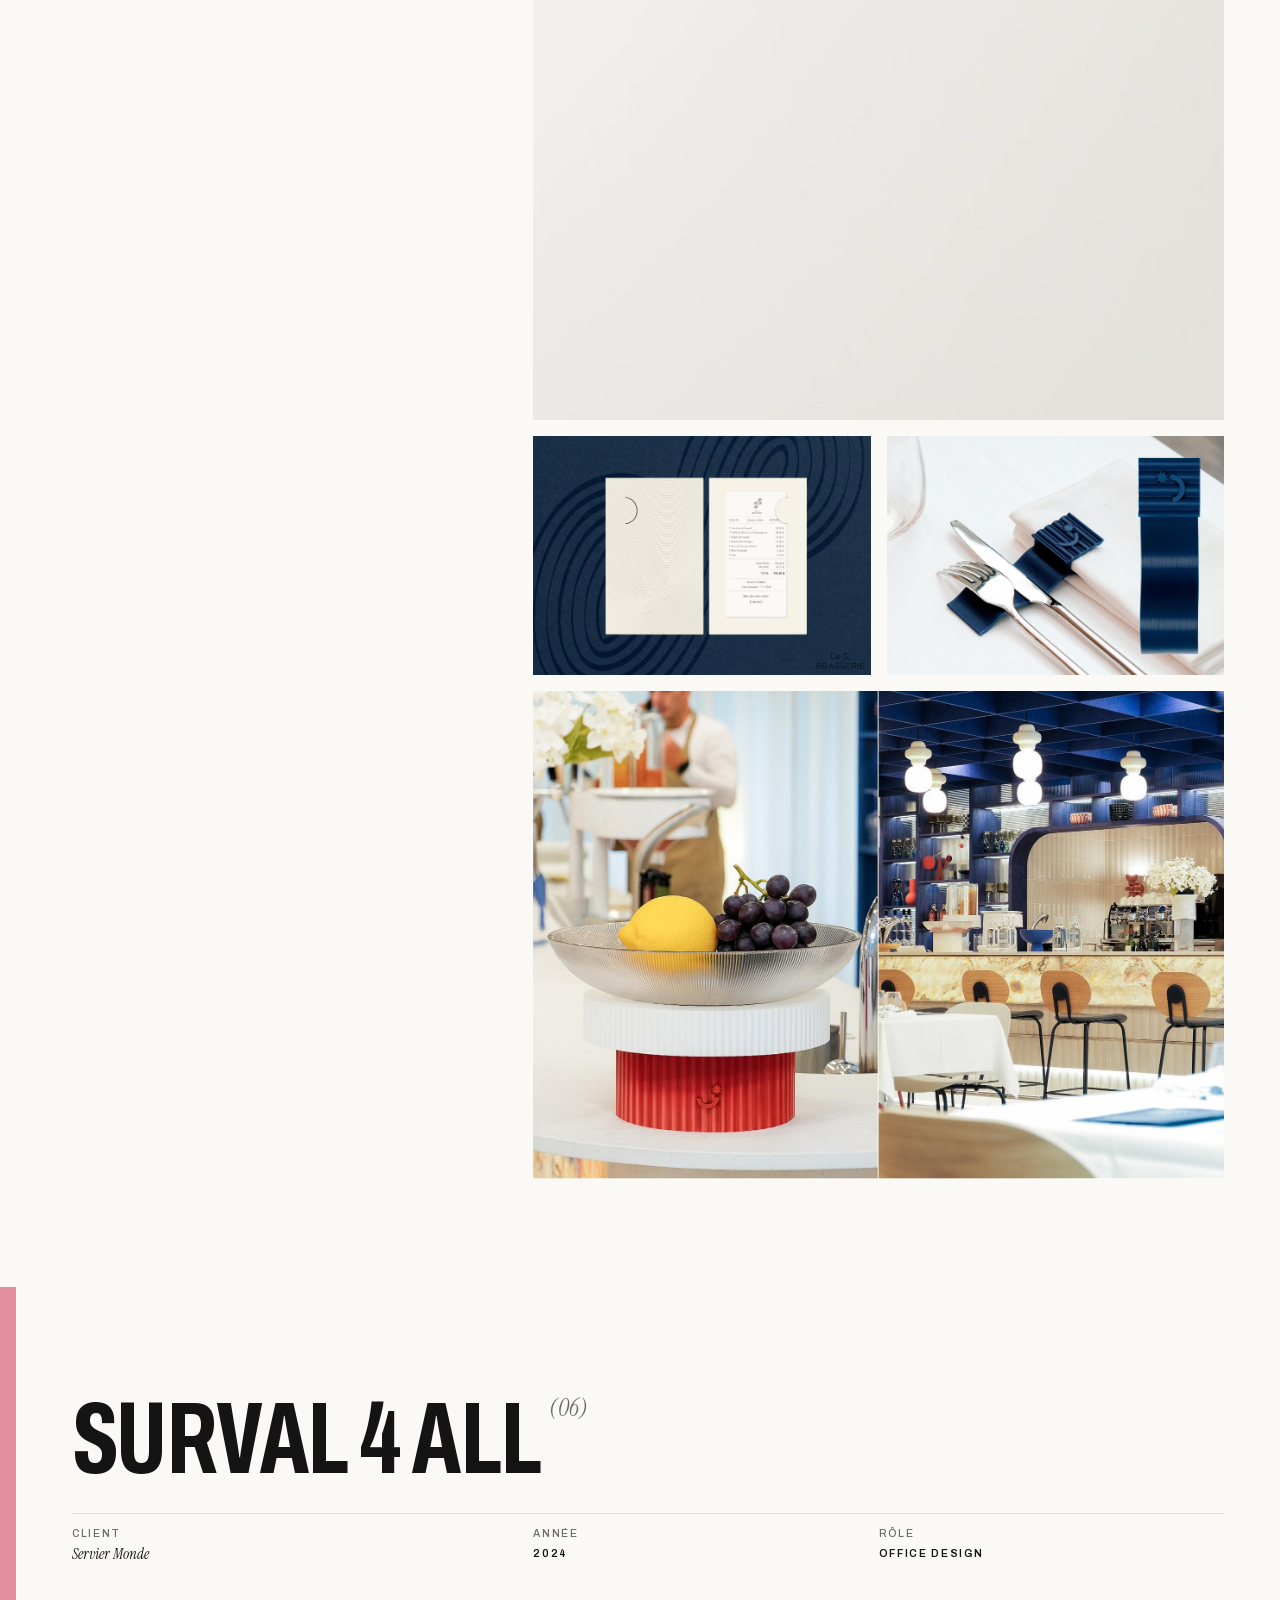
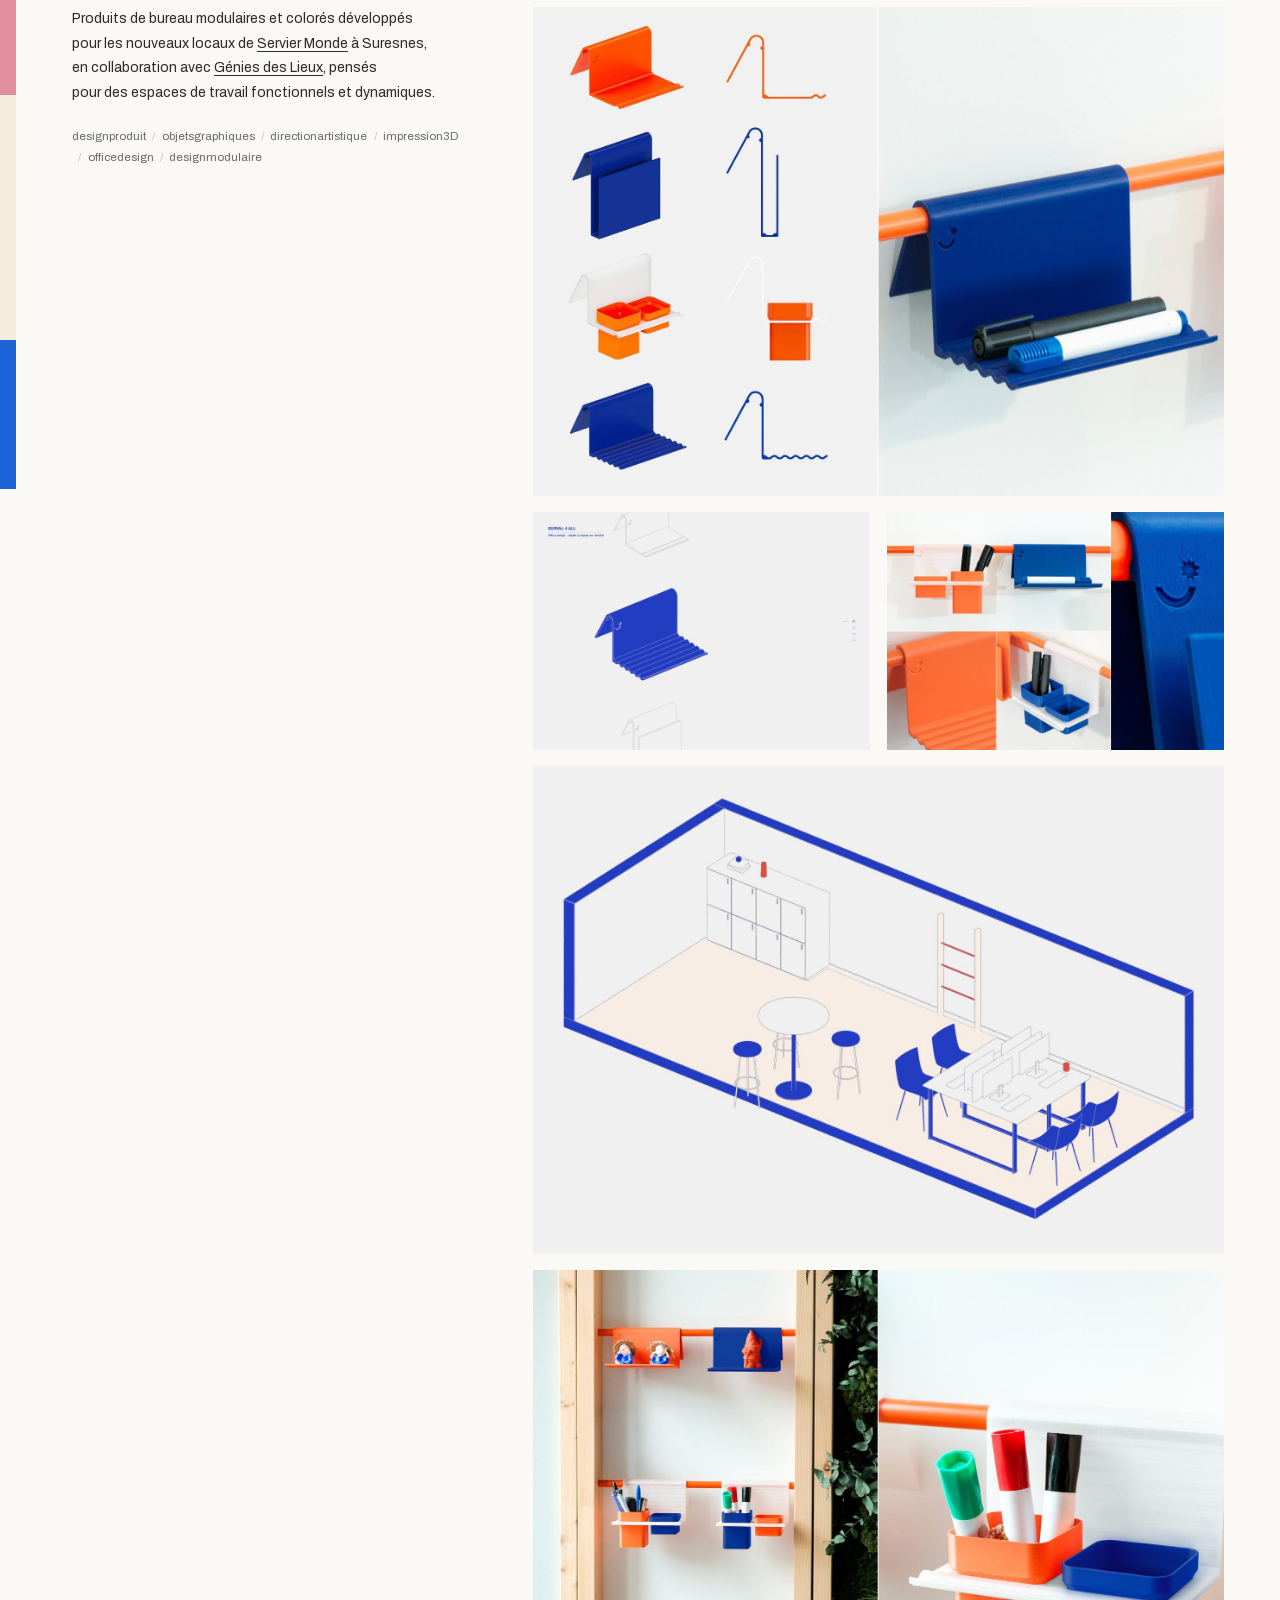
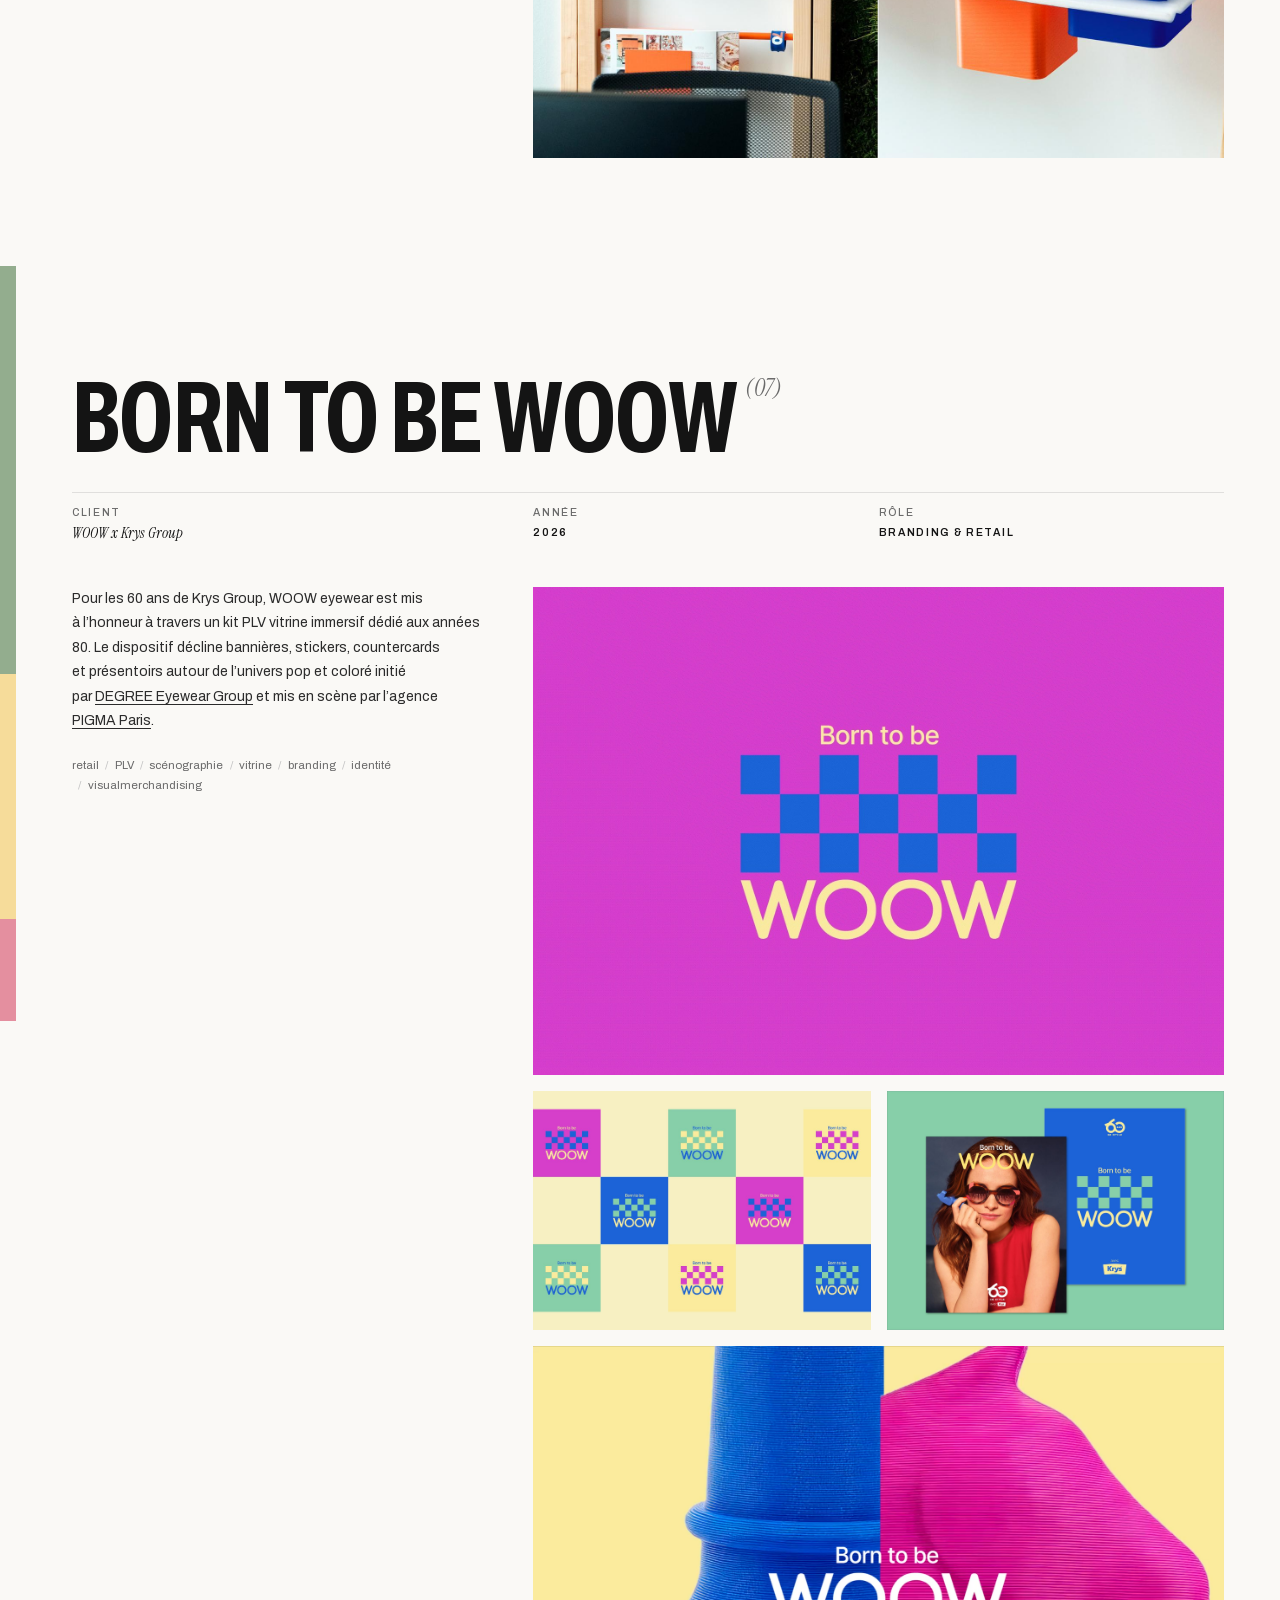
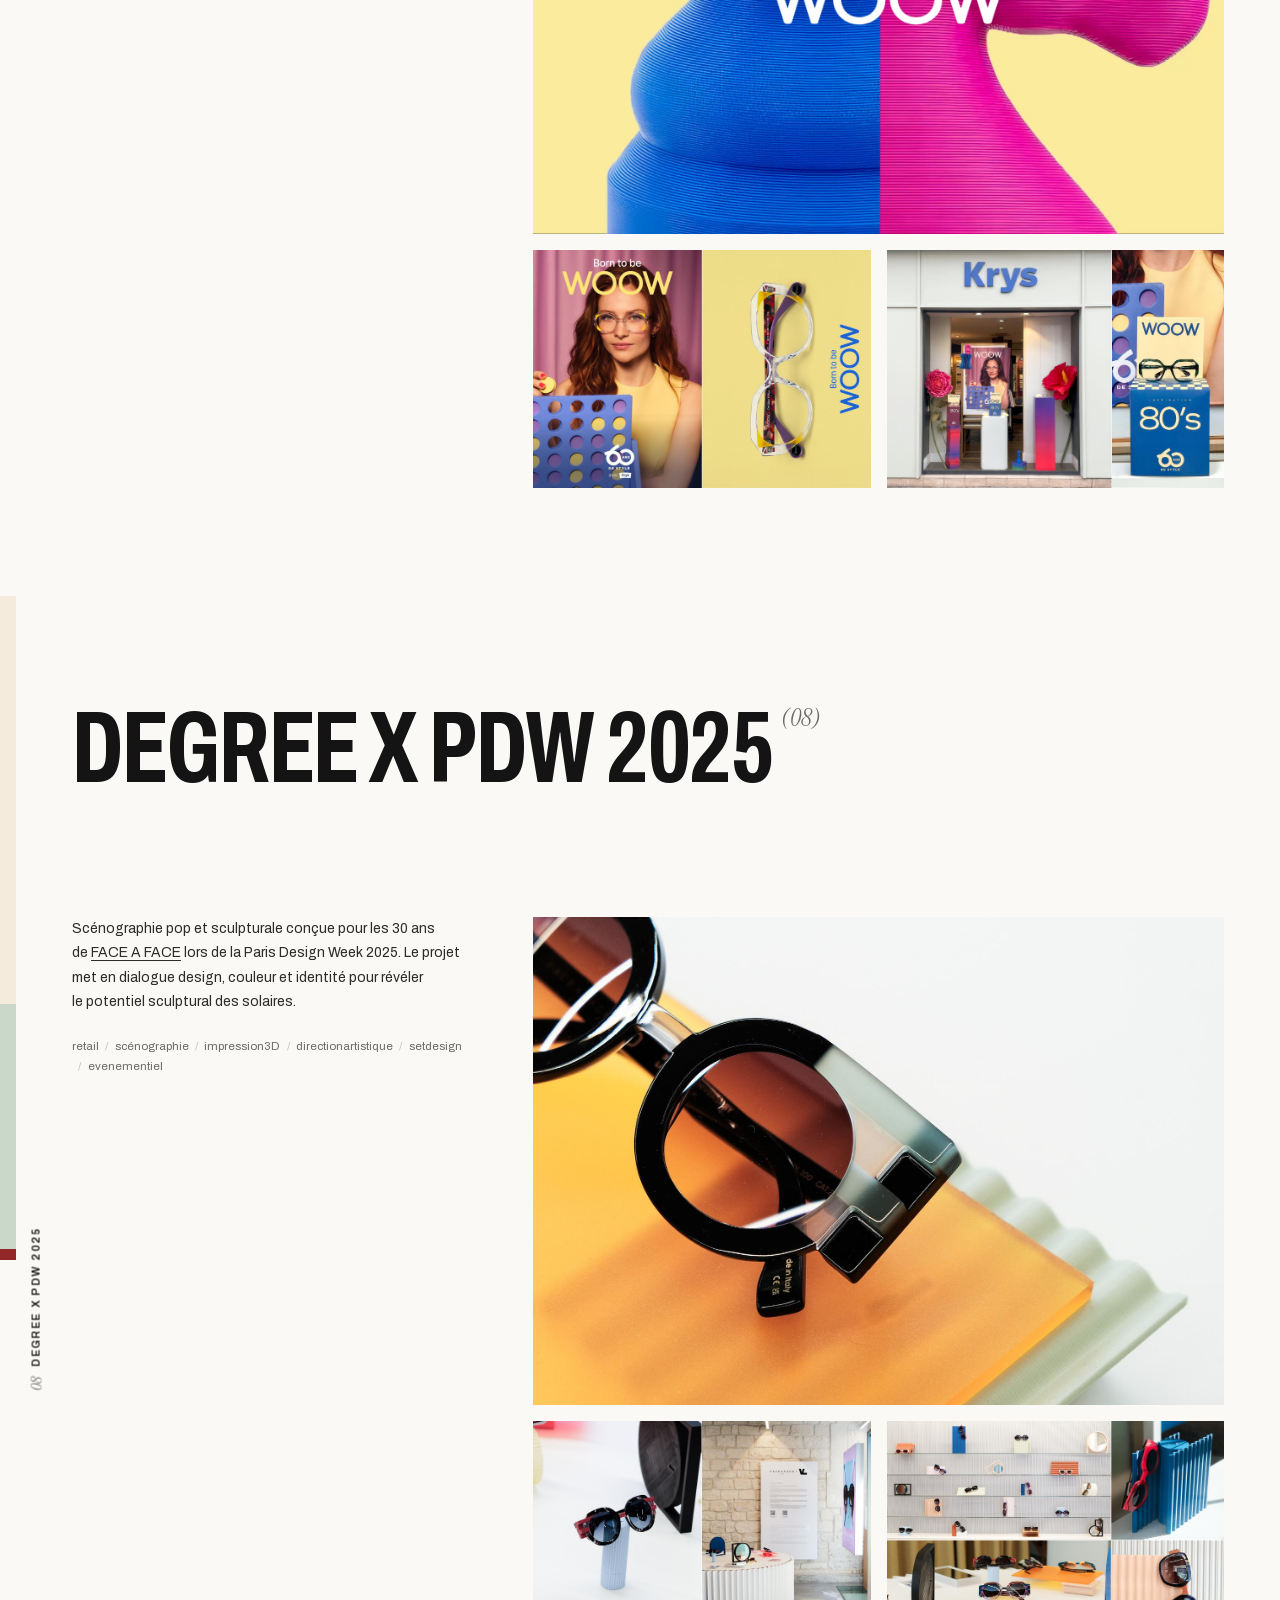
==== commit af73415b: "Frise : départ dès l'entrée du projet à l'écran, mouvement plus doux ; filet gris entre infos et tex" ====
--- a/index.html
+++ b/index.html
@@ -47,7 +47,7 @@
   </script>
   <link rel="preload" href="/assets/fonts/archivo-latin.woff2" as="font" type="font/woff2" crossorigin>
   <link rel="stylesheet" href="/css/fonts.css?v=5.7">
-  <link rel="stylesheet" href="/css/style.css?v=11.5">
+  <link rel="stylesheet" href="/css/style.css?v=11.6">
 </head>
 <body class="is-loading">
 
@@ -206,6 +206,6 @@
     </section>
   </main>
 
-  <script src="/js/main.js?v=12.2"></script>
+  <script src="/js/main.js?v=12.3"></script>
 </body>
 </html>
--- a/css/style.css
+++ b/css/style.css
@@ -762,3 +762,8 @@
   .work__facts { margin-top: 10px; }
   .work__aside { margin-top: 0; padding-top: 20px; }
 }
+/* téléphone : fin filet gris entre le bloc titre + infos et le paragraphe, comme sur ordinateur */
+@media (max-width: 900px) {
+  .work__facts { padding-bottom: 16px; border-bottom: 1px solid var(--line); }
+  .work__aside { padding-top: 18px; }
+}
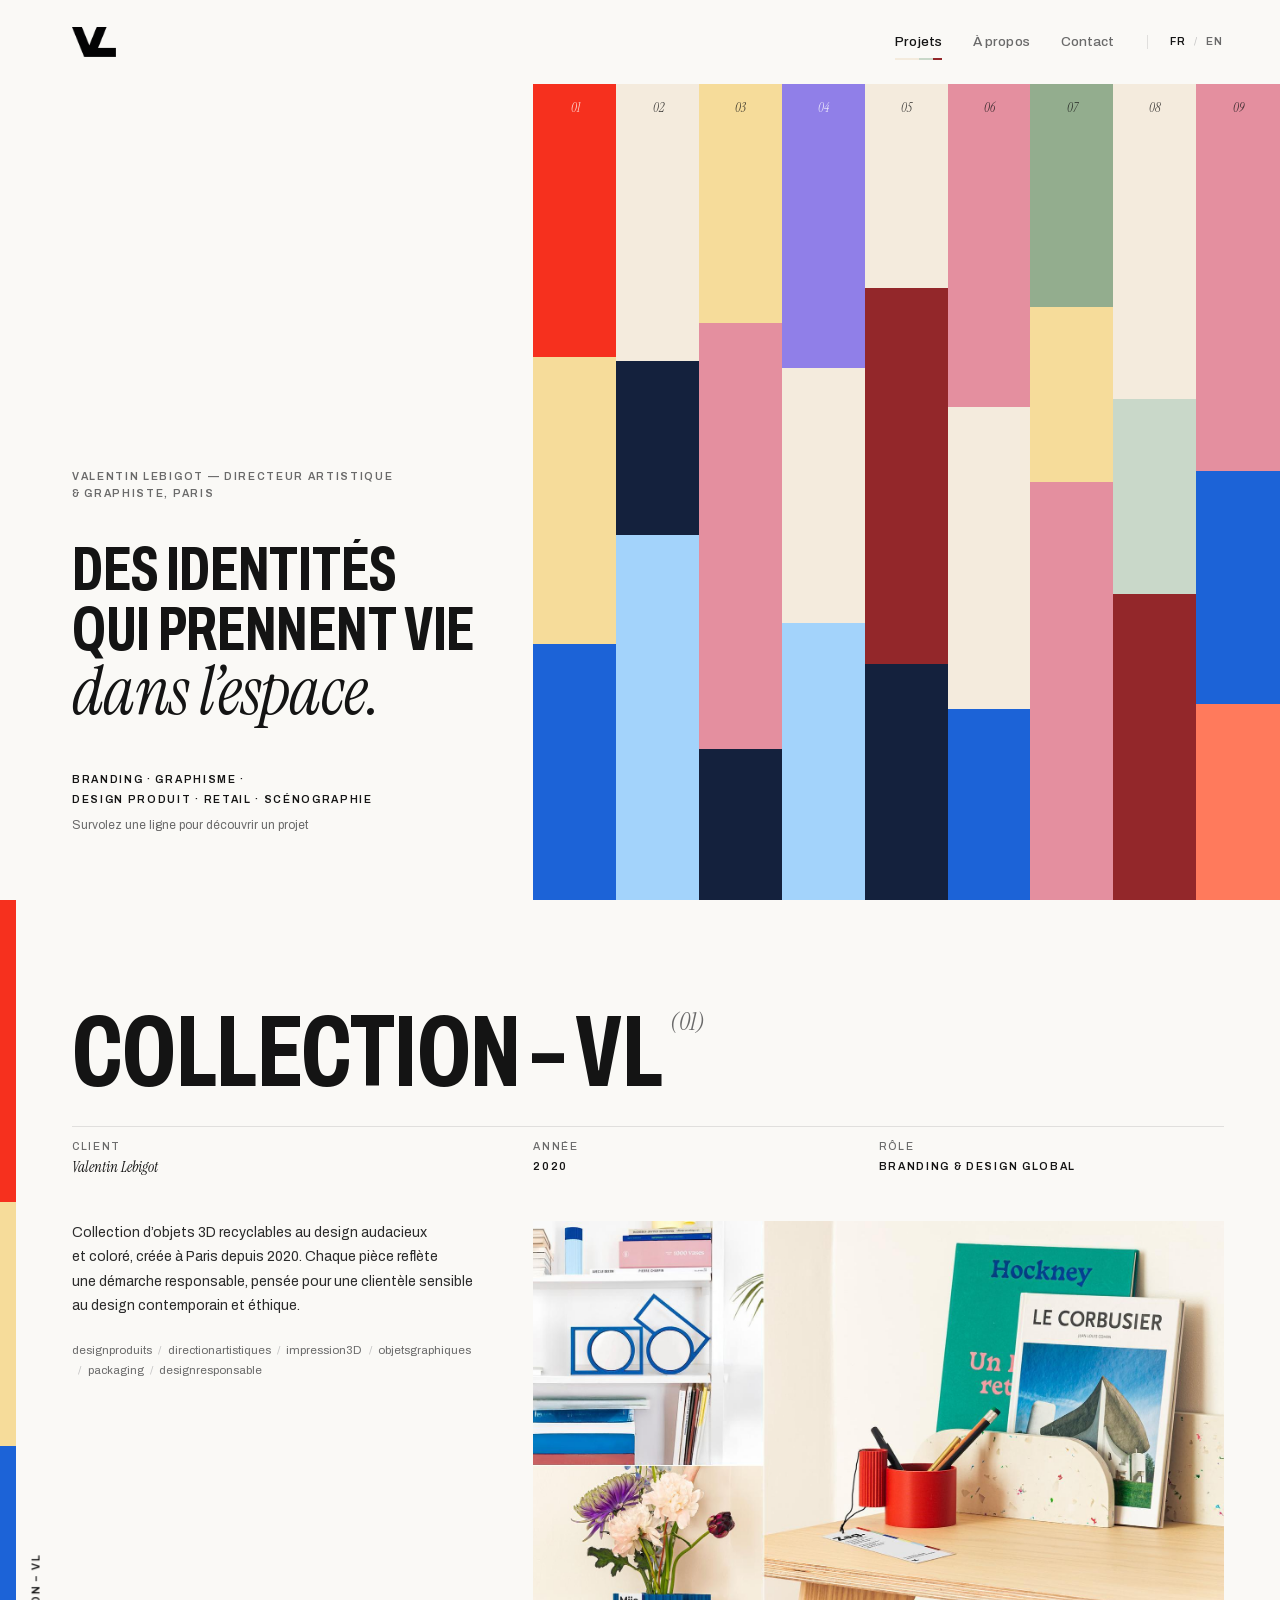
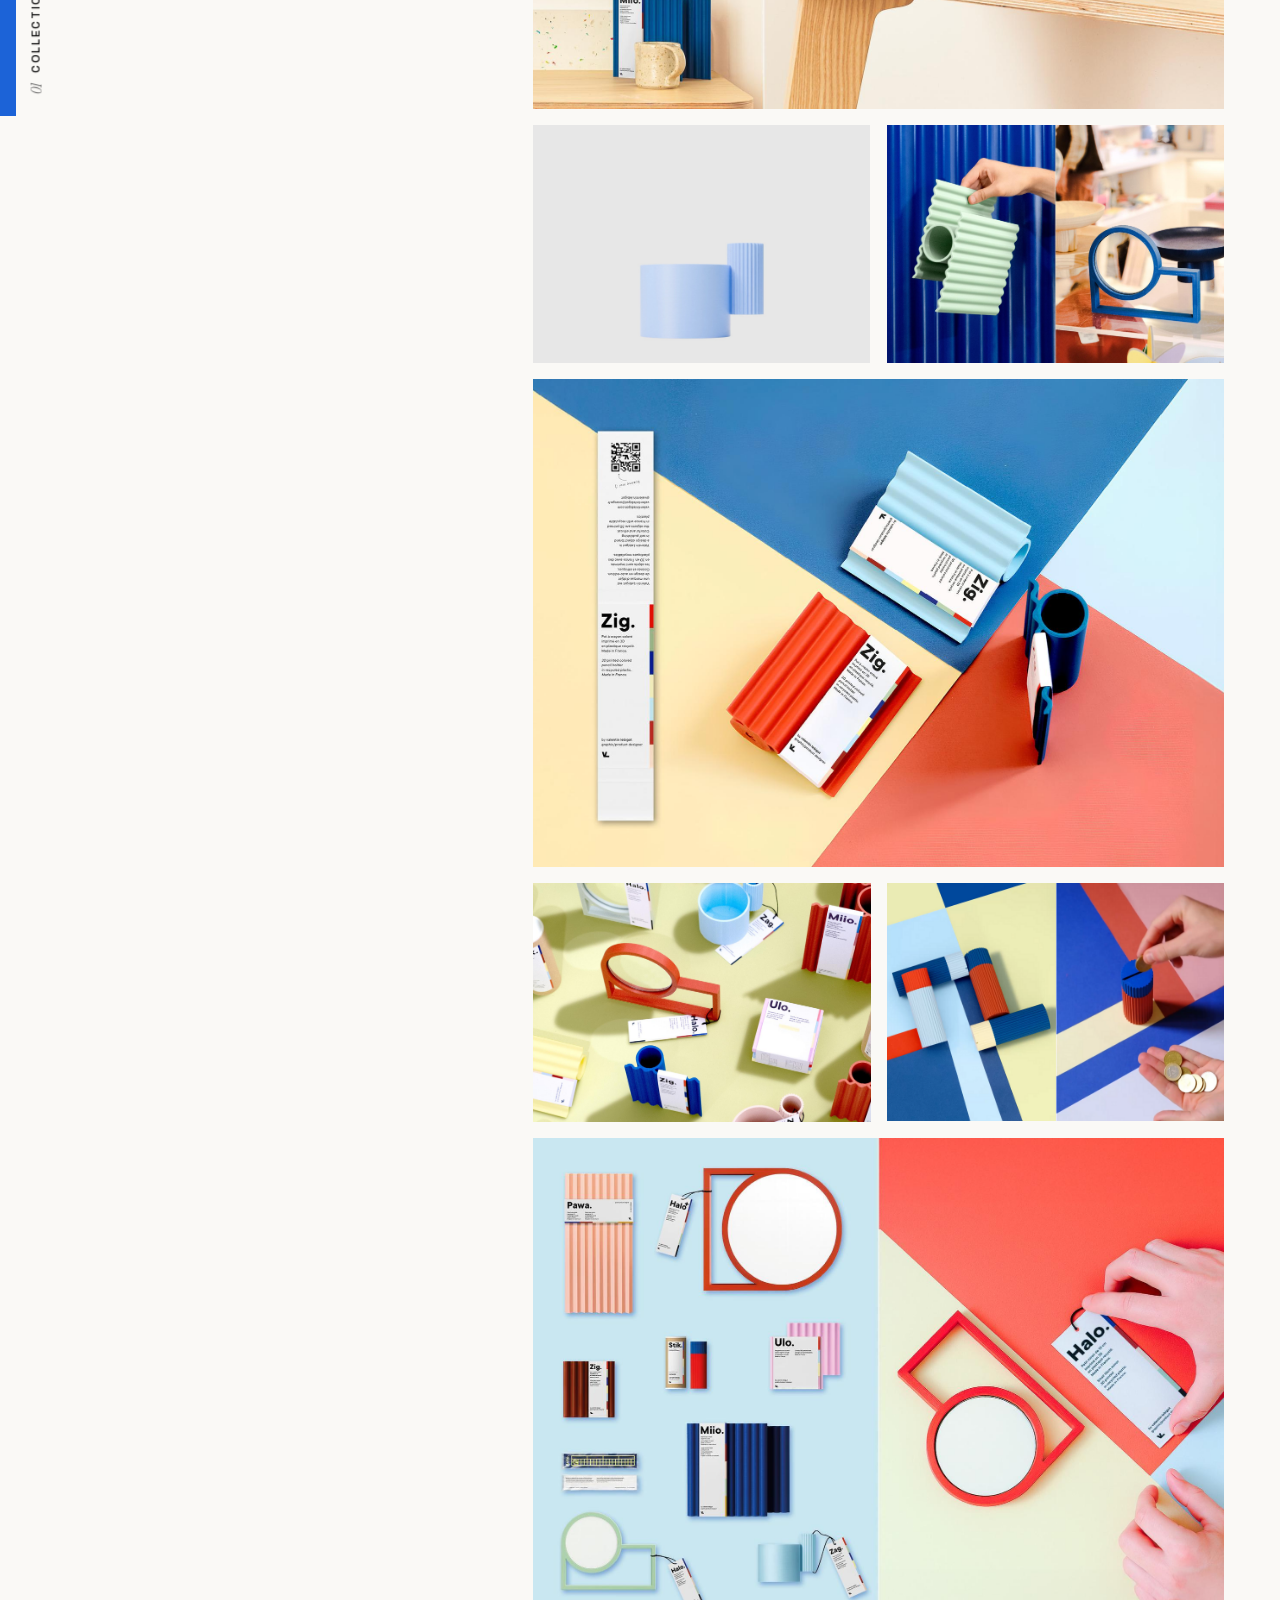
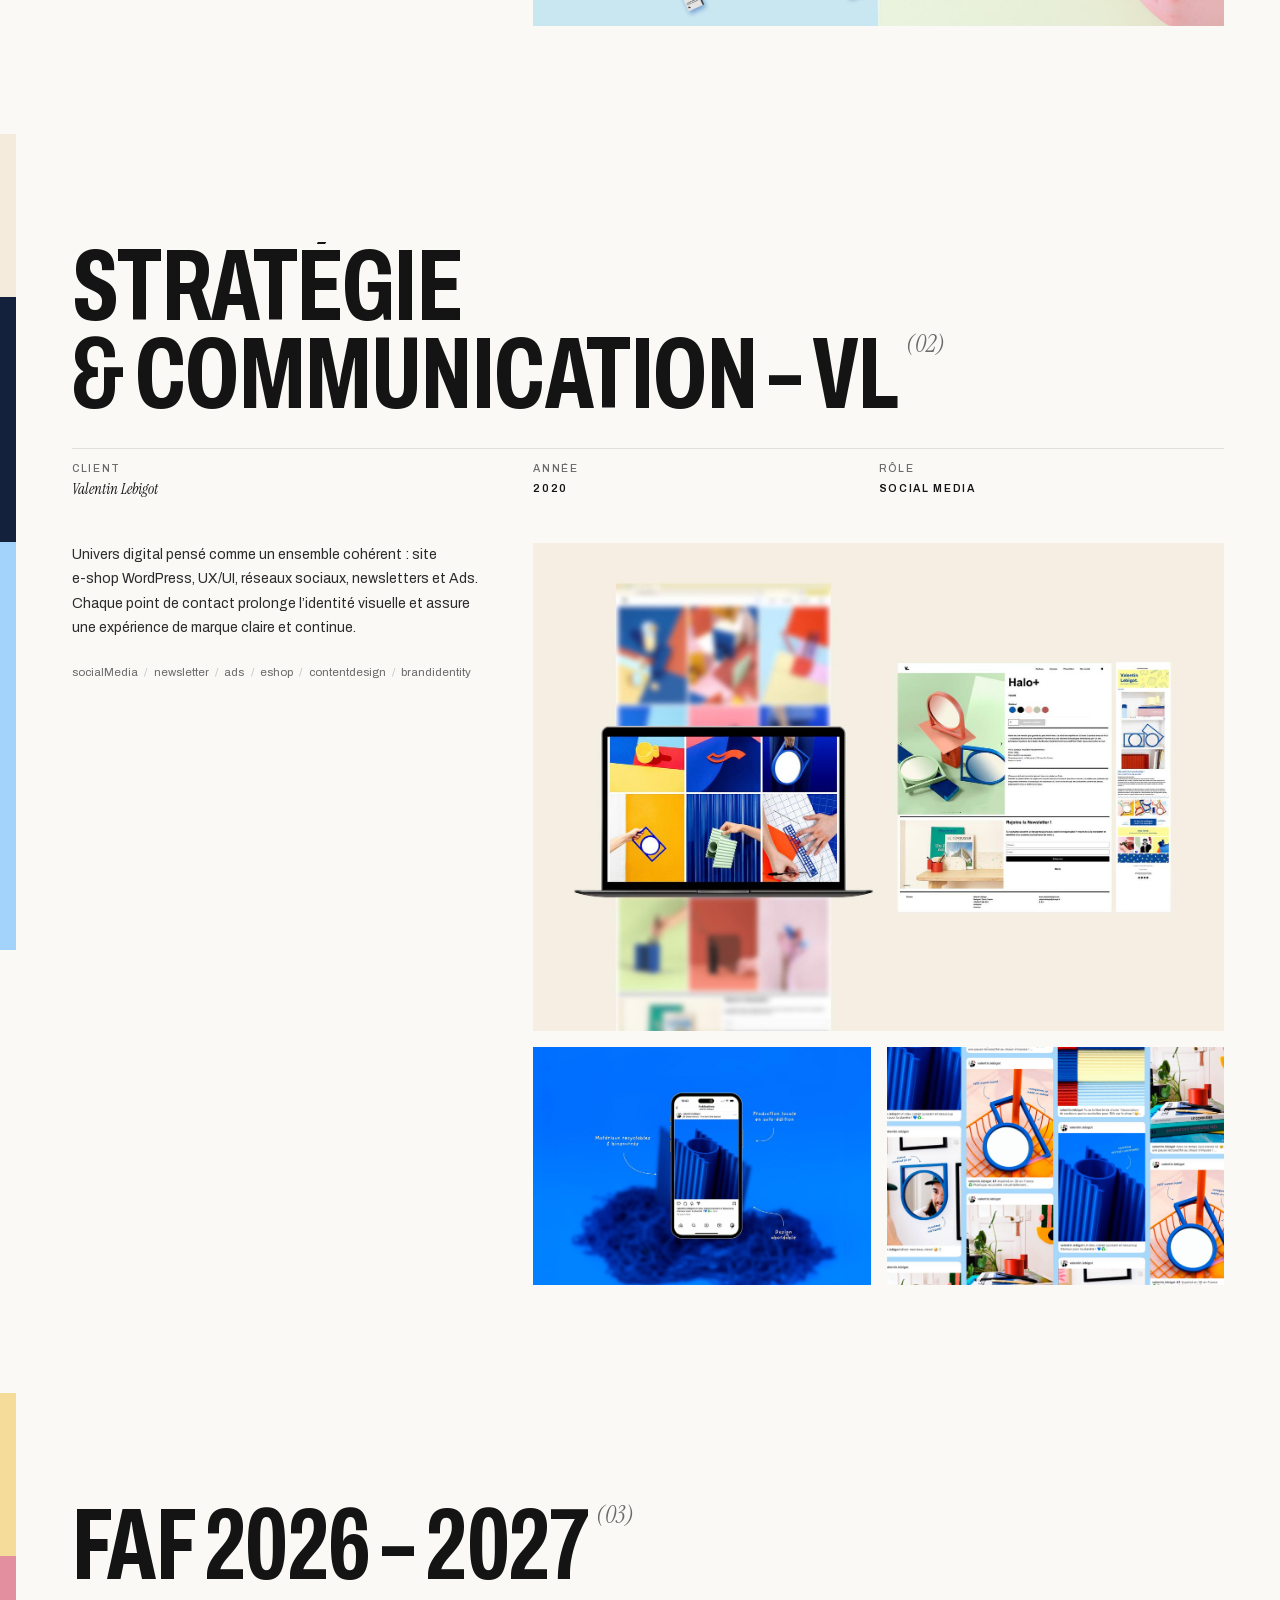
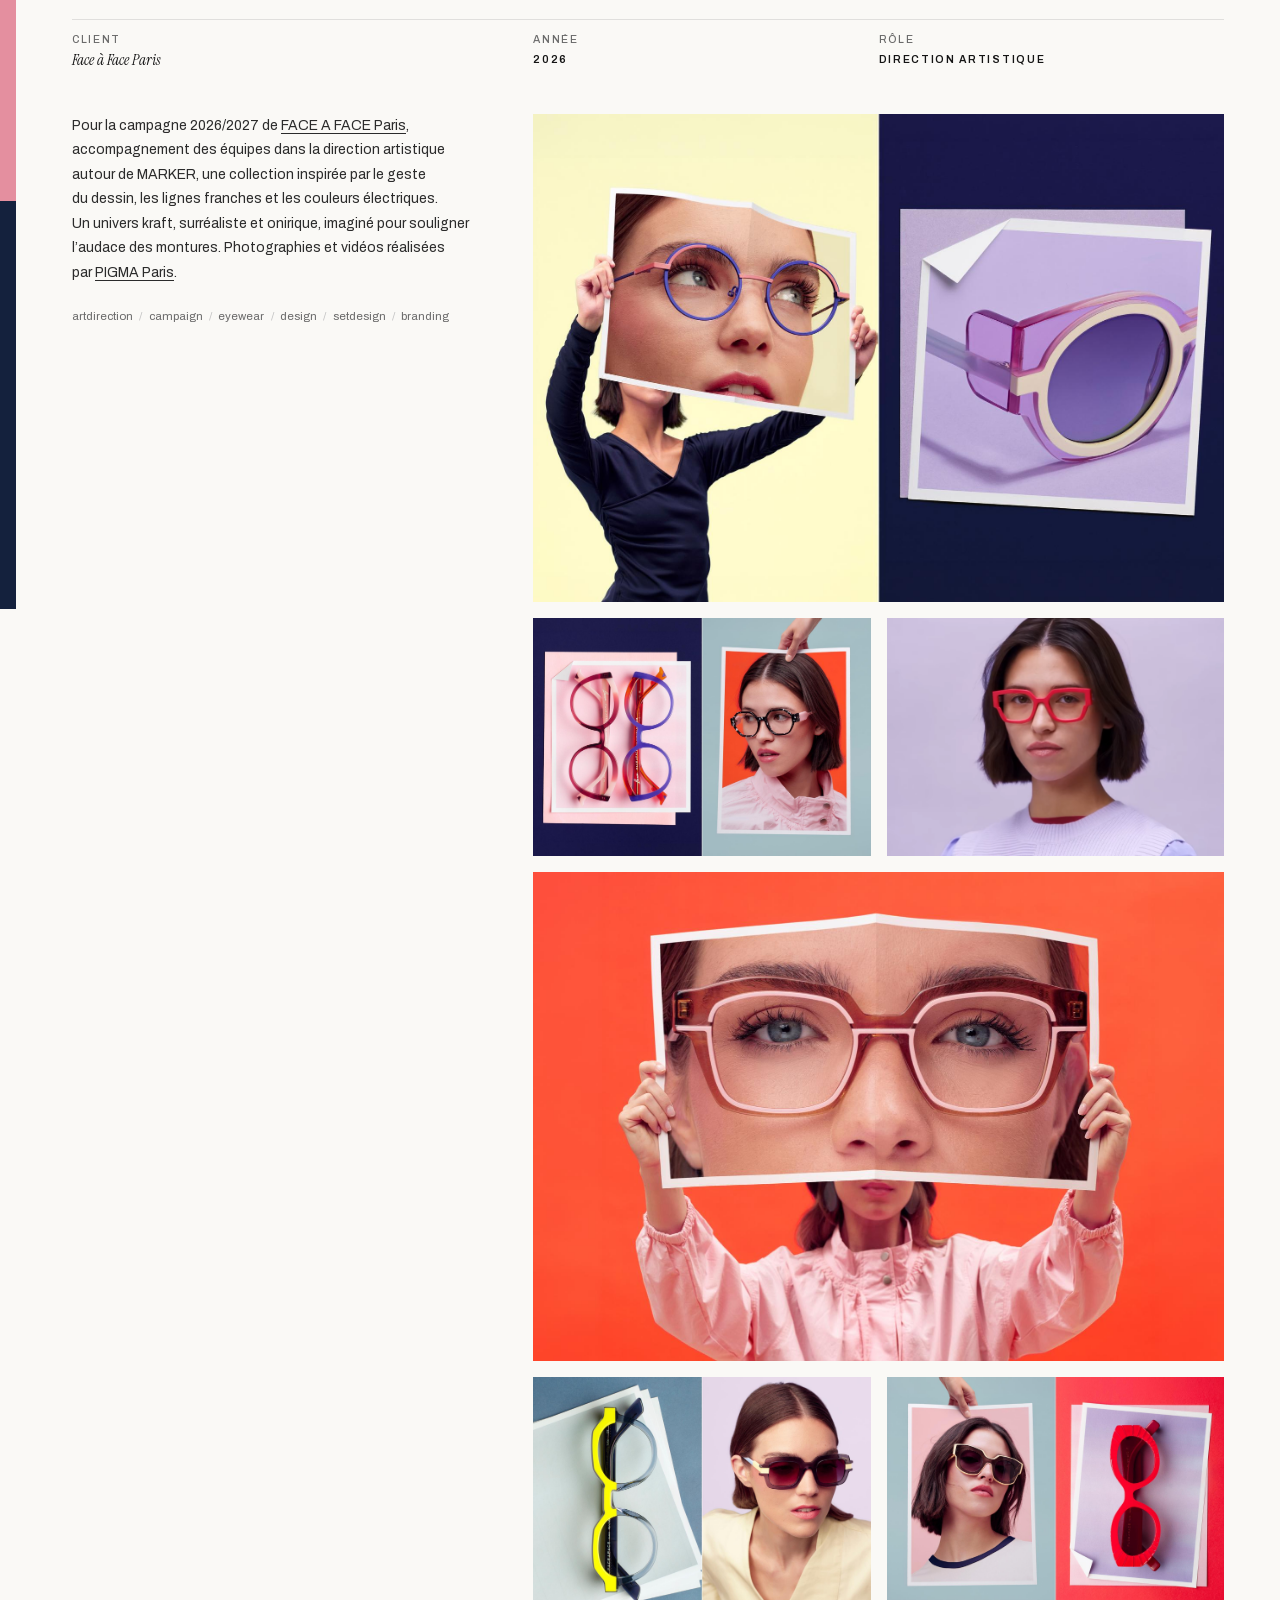
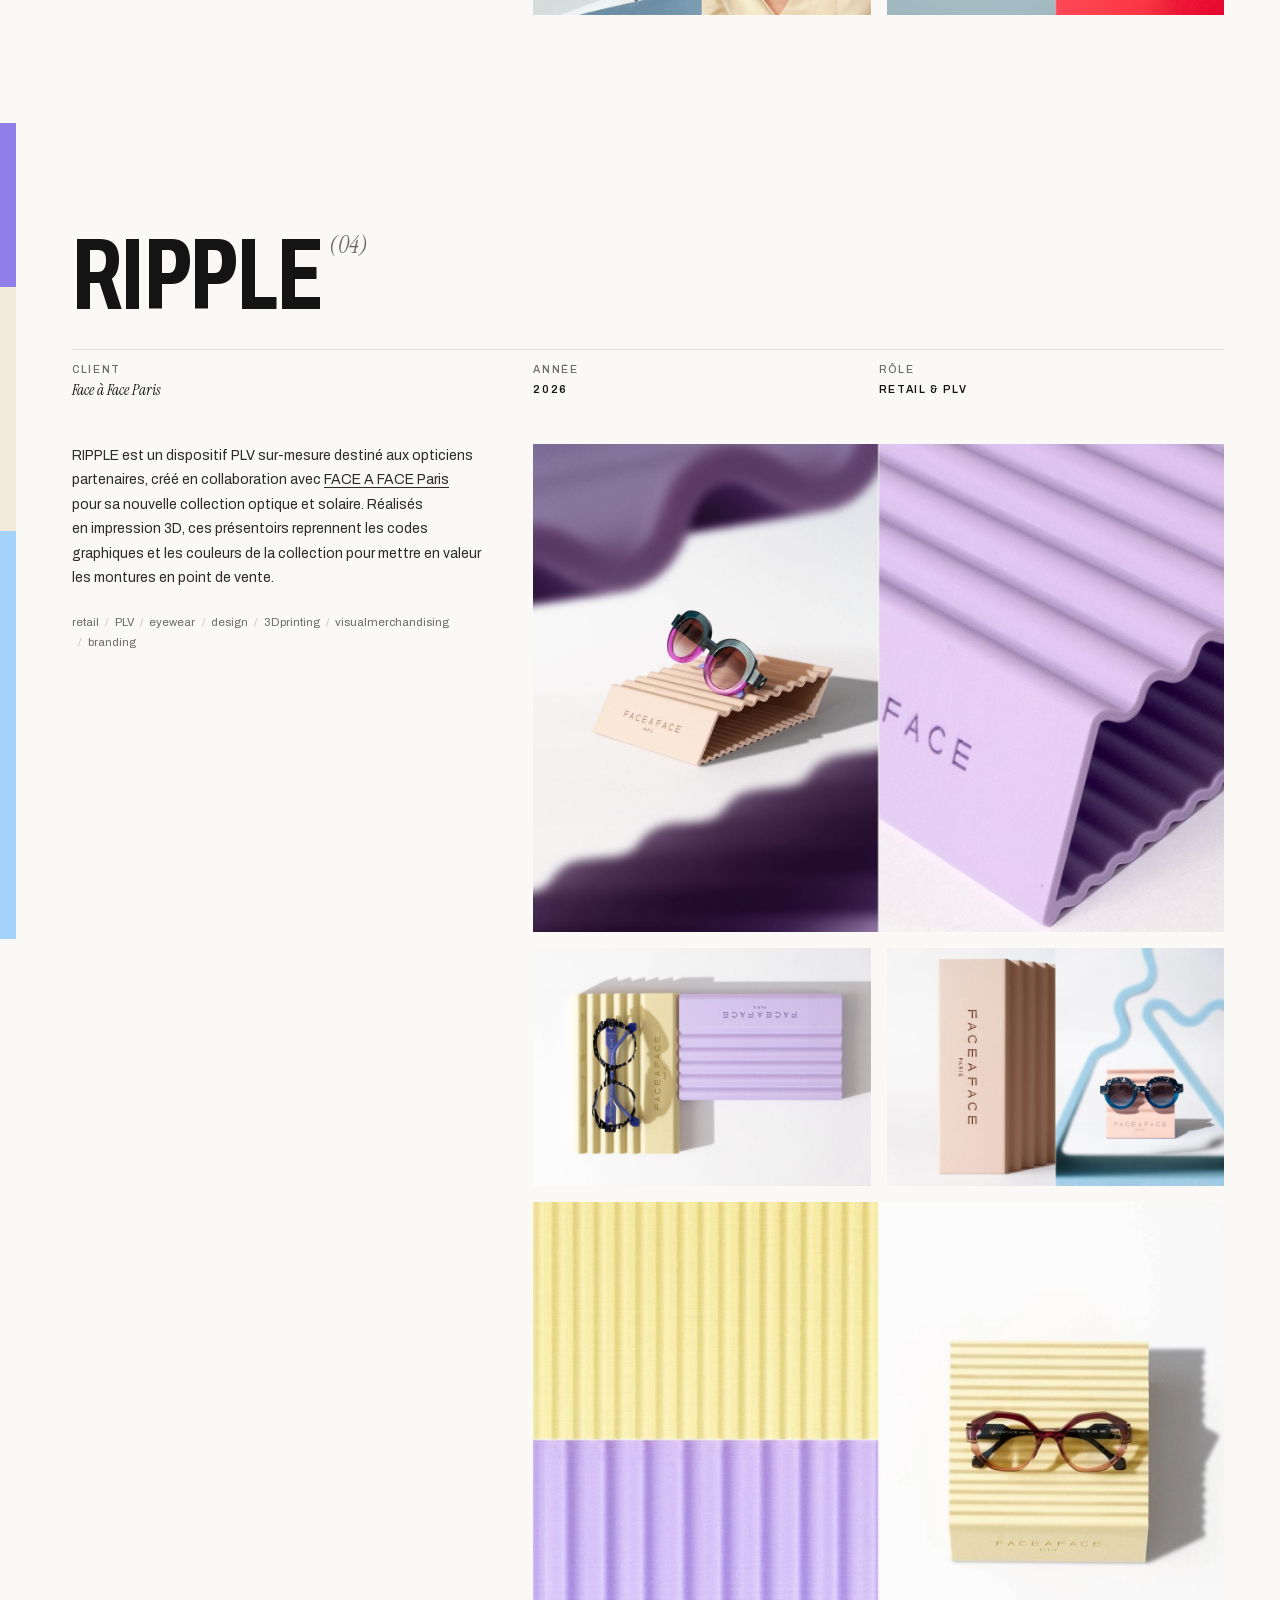
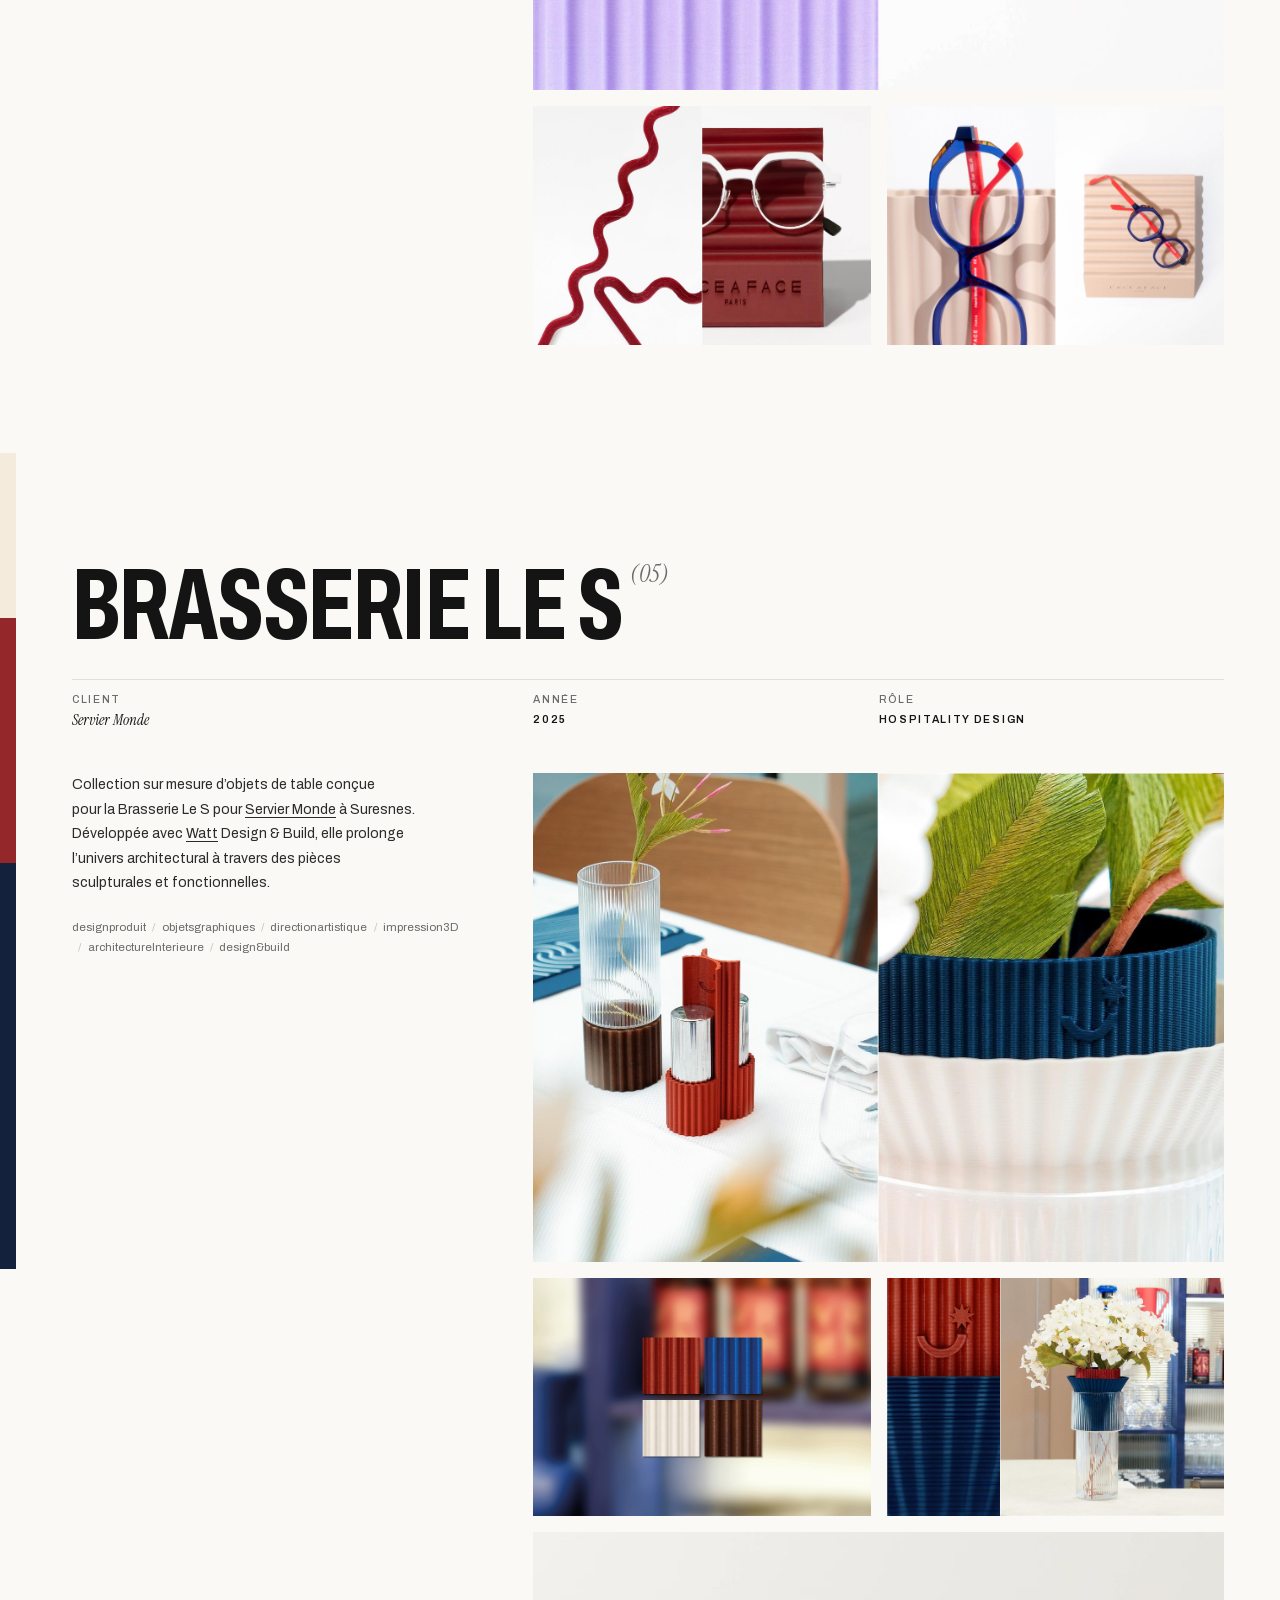
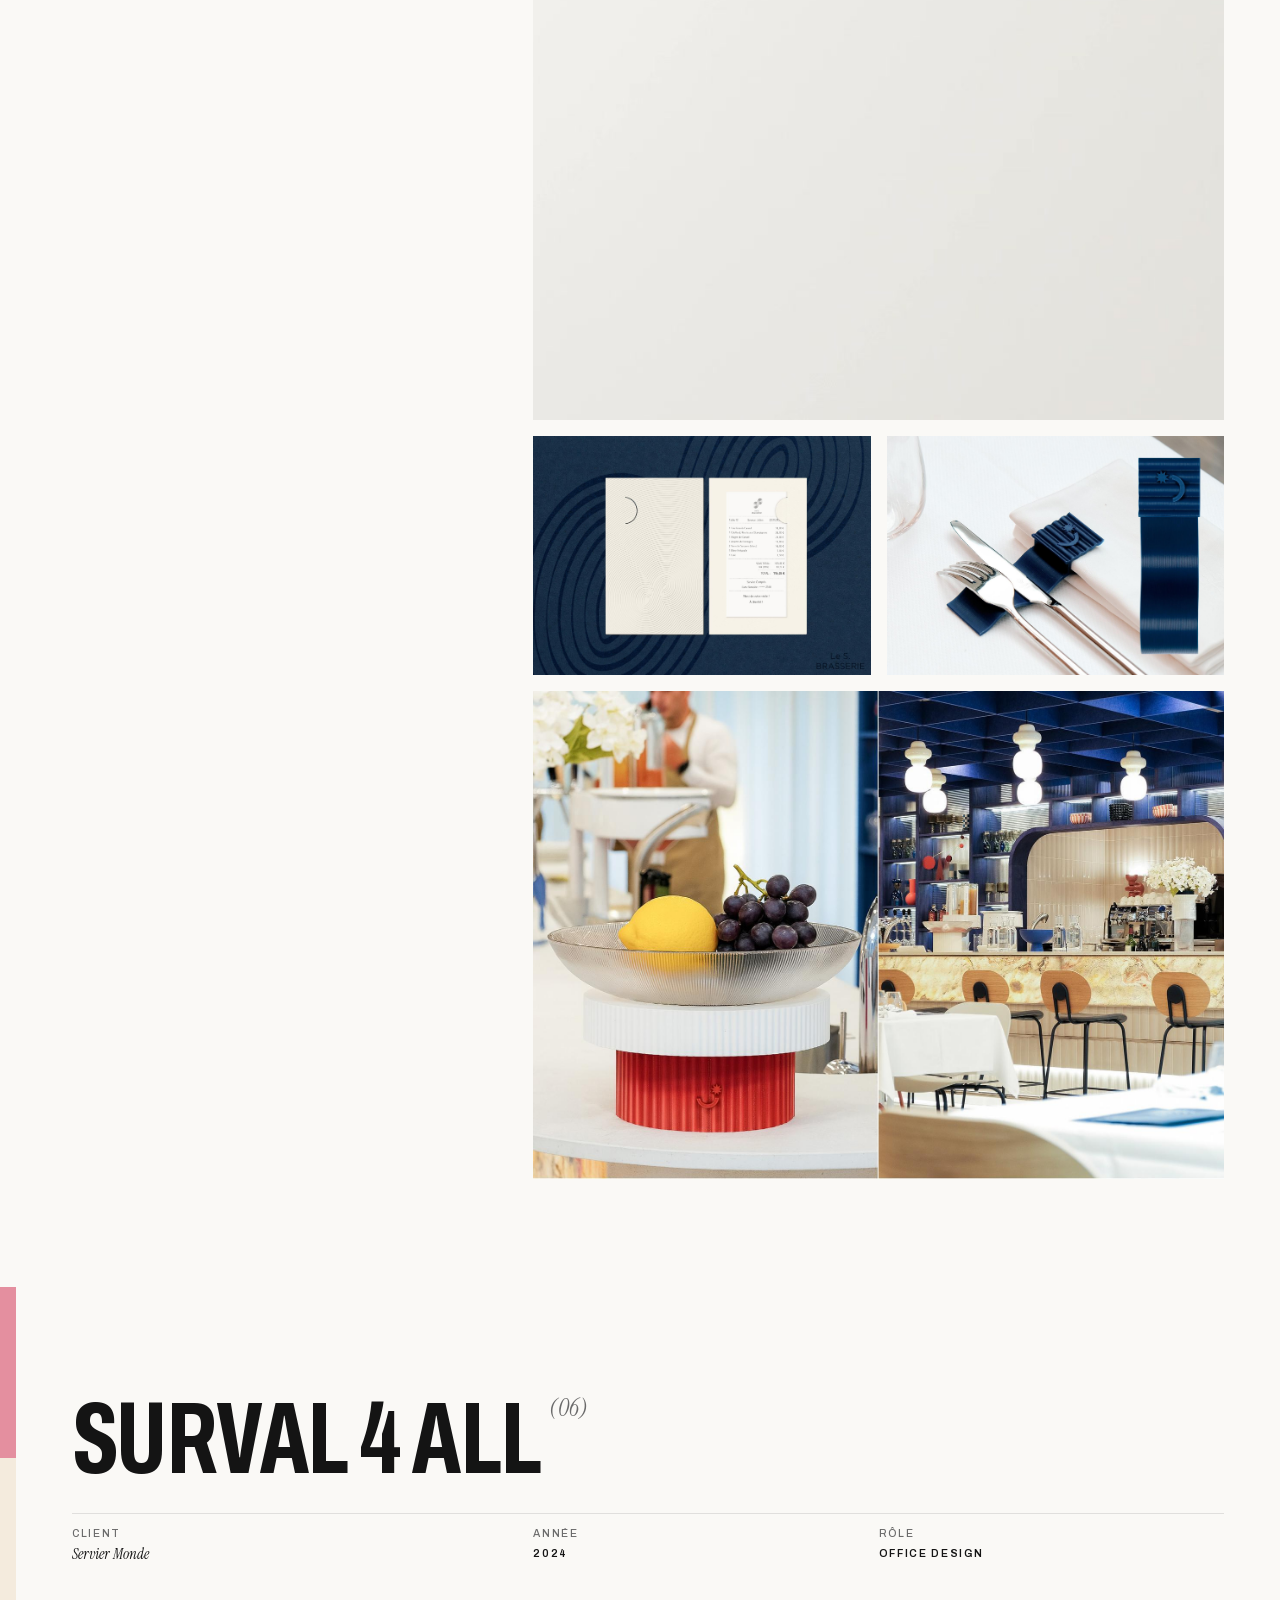
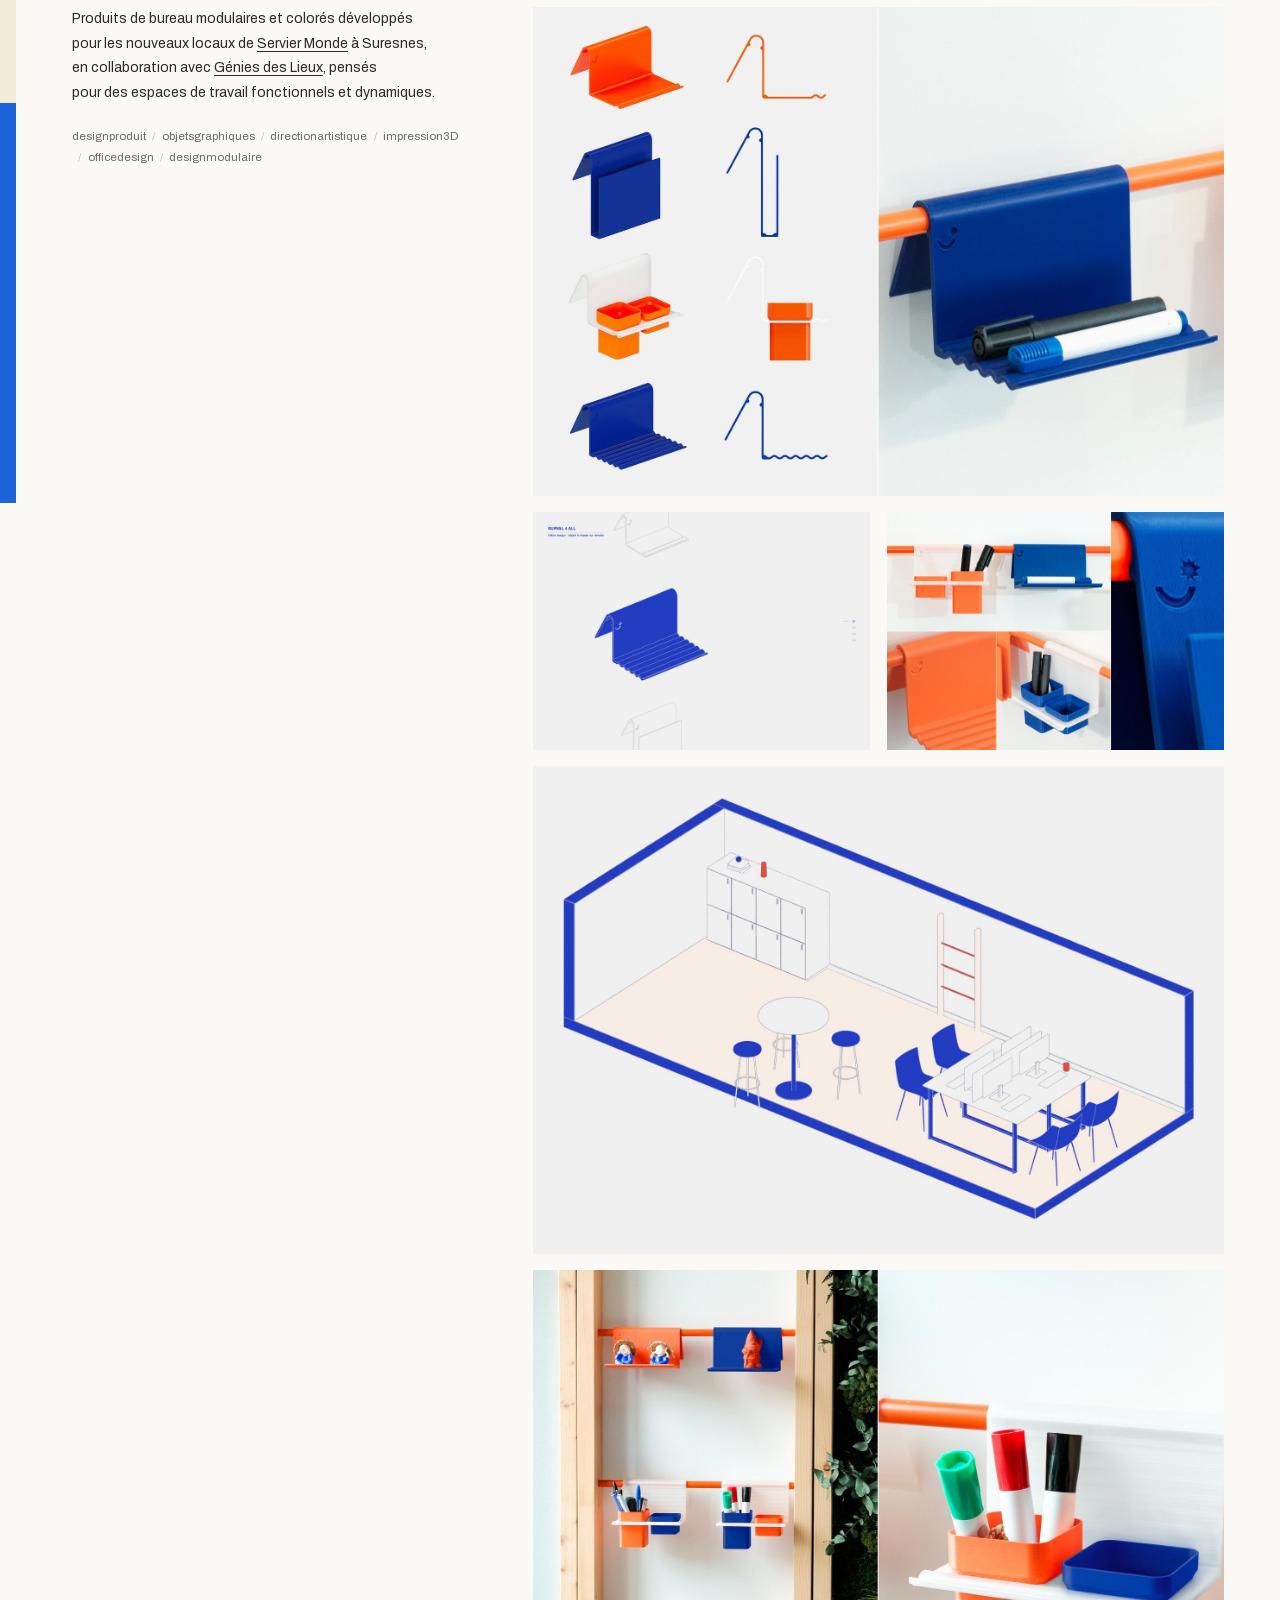
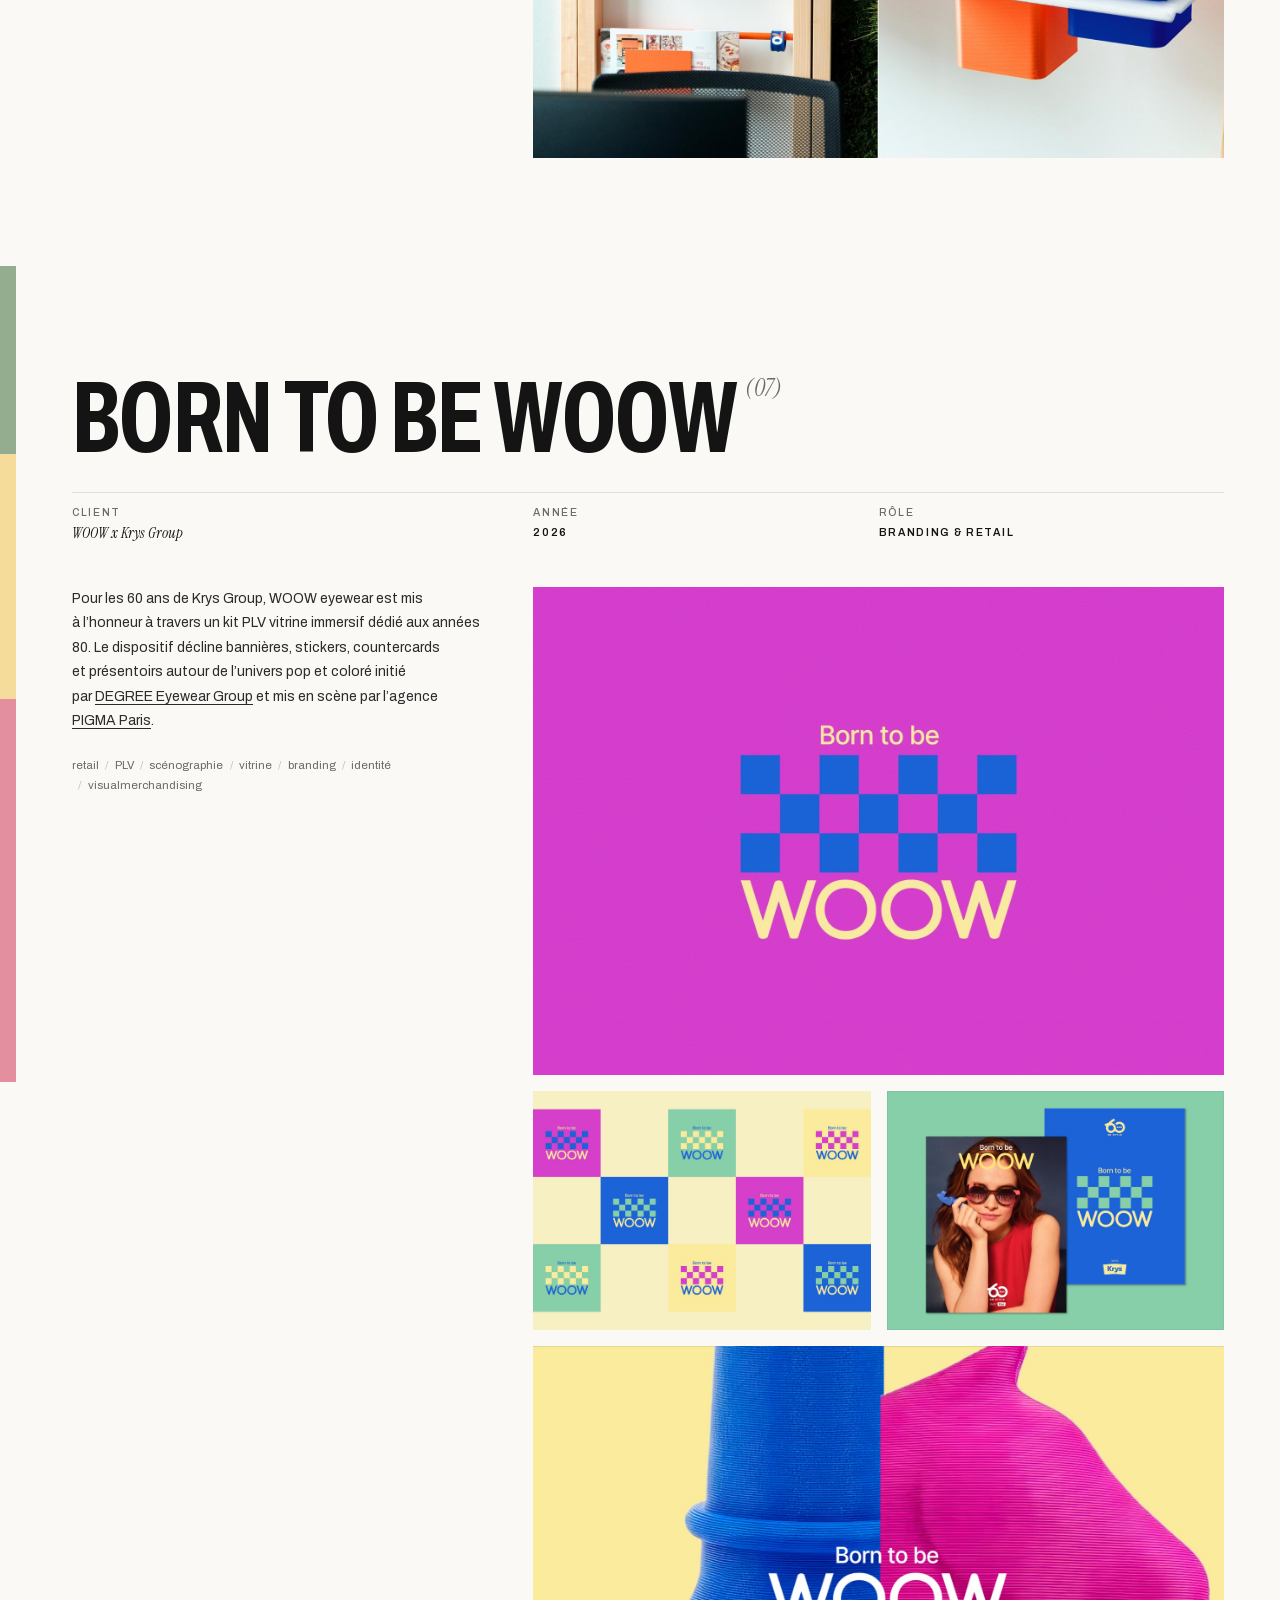
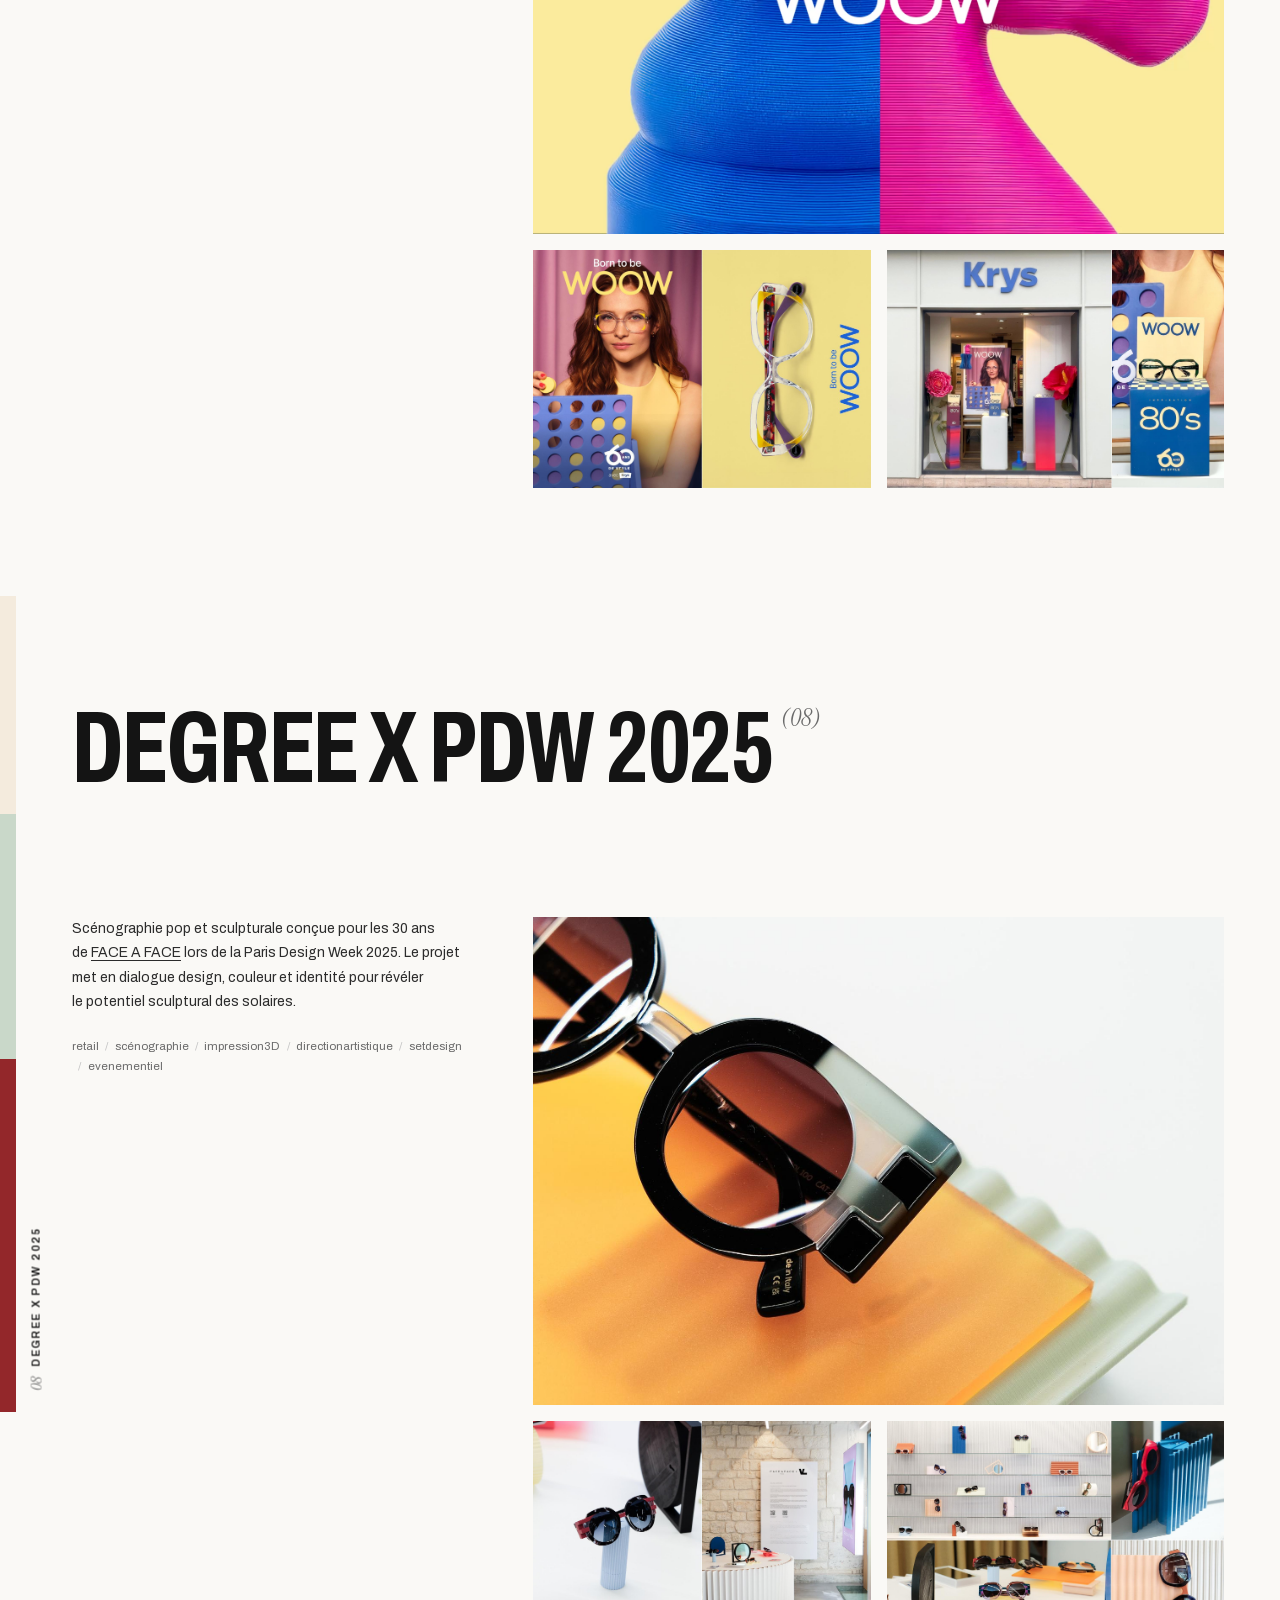
==== commit 2b6e841f: "Frise continue : toujours pleine d'un projet à l'autre, teintes qui glissent à la lecture Co-Authore" ====
--- a/index.html
+++ b/index.html
@@ -47,7 +47,7 @@
   </script>
   <link rel="preload" href="/assets/fonts/archivo-latin.woff2" as="font" type="font/woff2" crossorigin>
   <link rel="stylesheet" href="/css/fonts.css?v=5.7">
-  <link rel="stylesheet" href="/css/style.css?v=11.6">
+  <link rel="stylesheet" href="/css/style.css?v=11.7">
 </head>
 <body class="is-loading">
 
@@ -206,6 +206,6 @@
     </section>
   </main>
 
-  <script src="/js/main.js?v=12.3"></script>
+  <script src="/js/main.js?v=12.4"></script>
 </body>
 </html>
--- a/css/style.css
+++ b/css/style.css
@@ -767,3 +767,8 @@
   .work__facts { padding-bottom: 16px; border-bottom: 1px solid var(--line); }
   .work__aside { padding-top: 18px; }
 }
+/* frise continue : elle ne se casse jamais. Chaque frise est pleine du haut de son projet à sa fin et touche
+   celle du projet suivant ; d'un projet à l'autre, seules les teintes changent. Elle réagit à la lecture :
+   ses trois teintes glissent doucement (la première se retire, la dernière gagne) à mesure qu'on avance. */
+.rail__fill { clip-path: none !important;
+  background: linear-gradient(180deg, var(--w1) 0 calc(50% - var(--p, 0) * 30%), var(--w2) 0 calc(80% - var(--p, 0) * 30%), var(--w3) 0); }
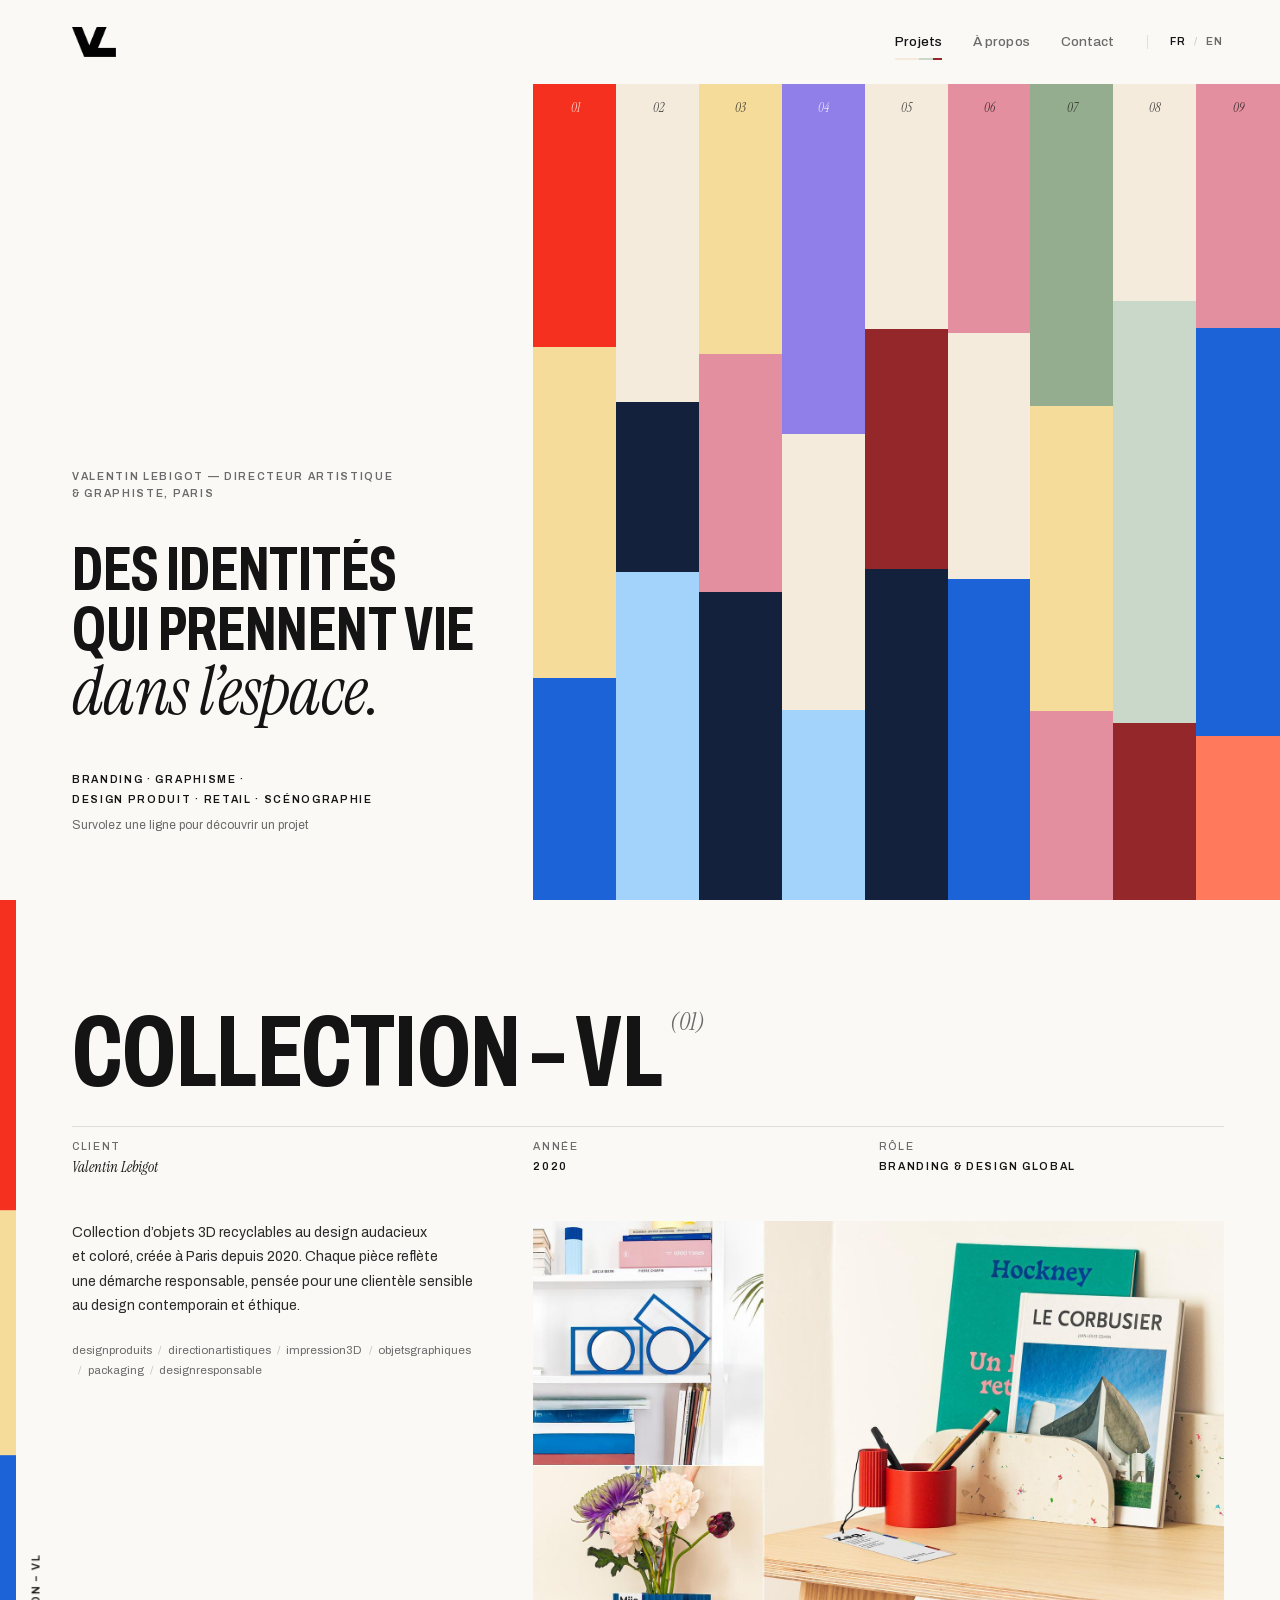
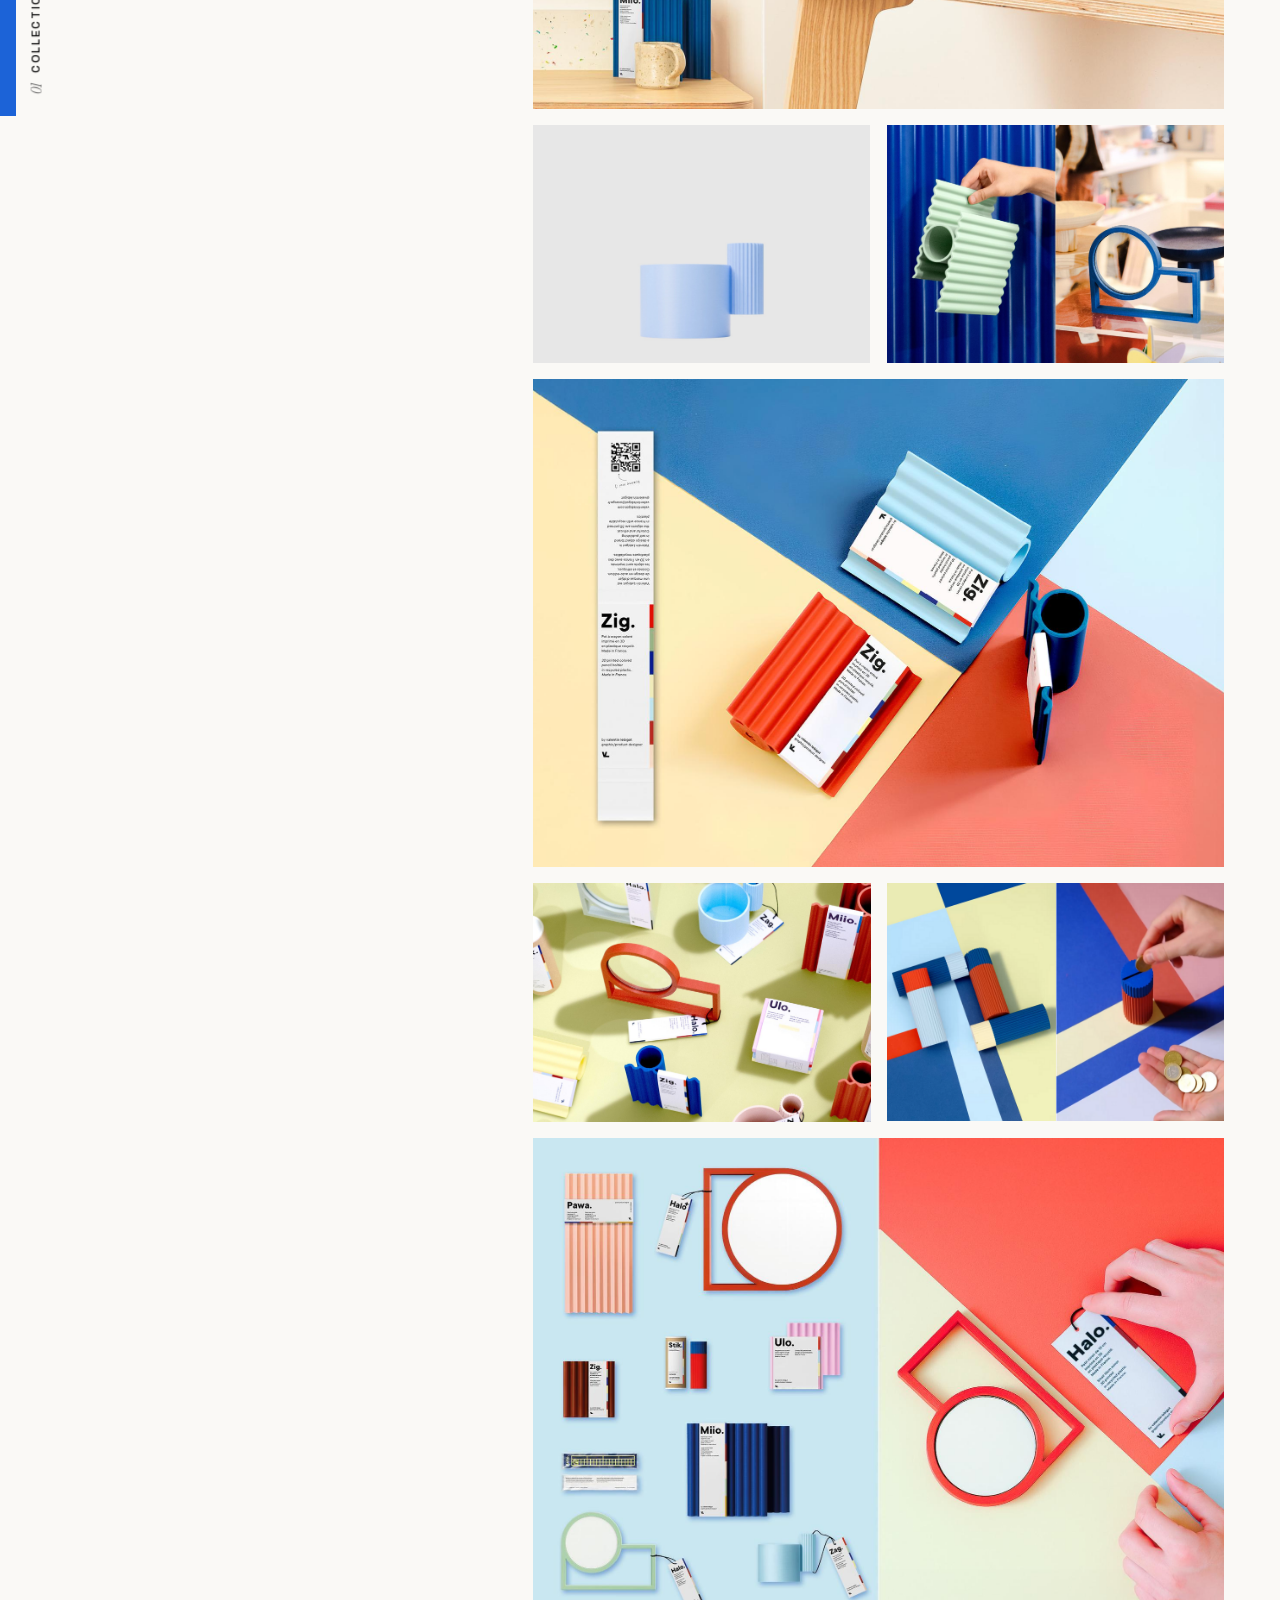
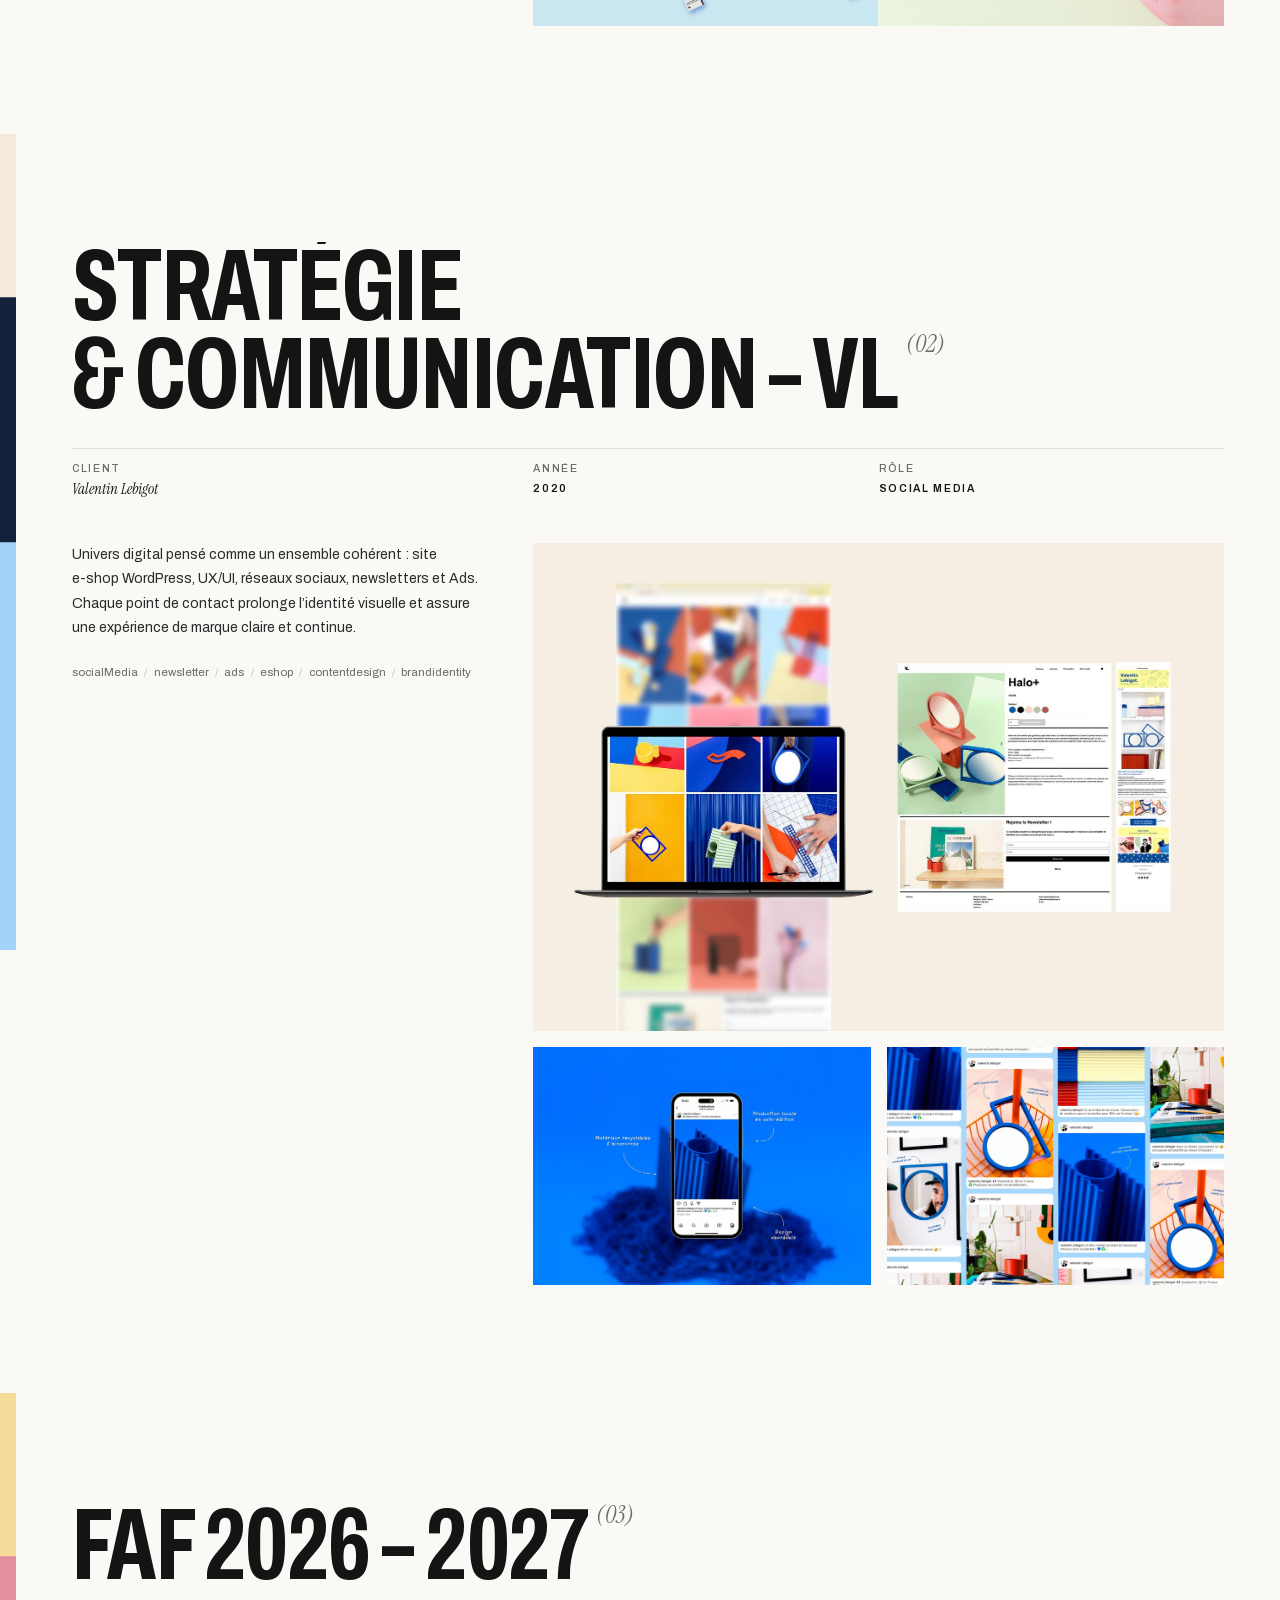
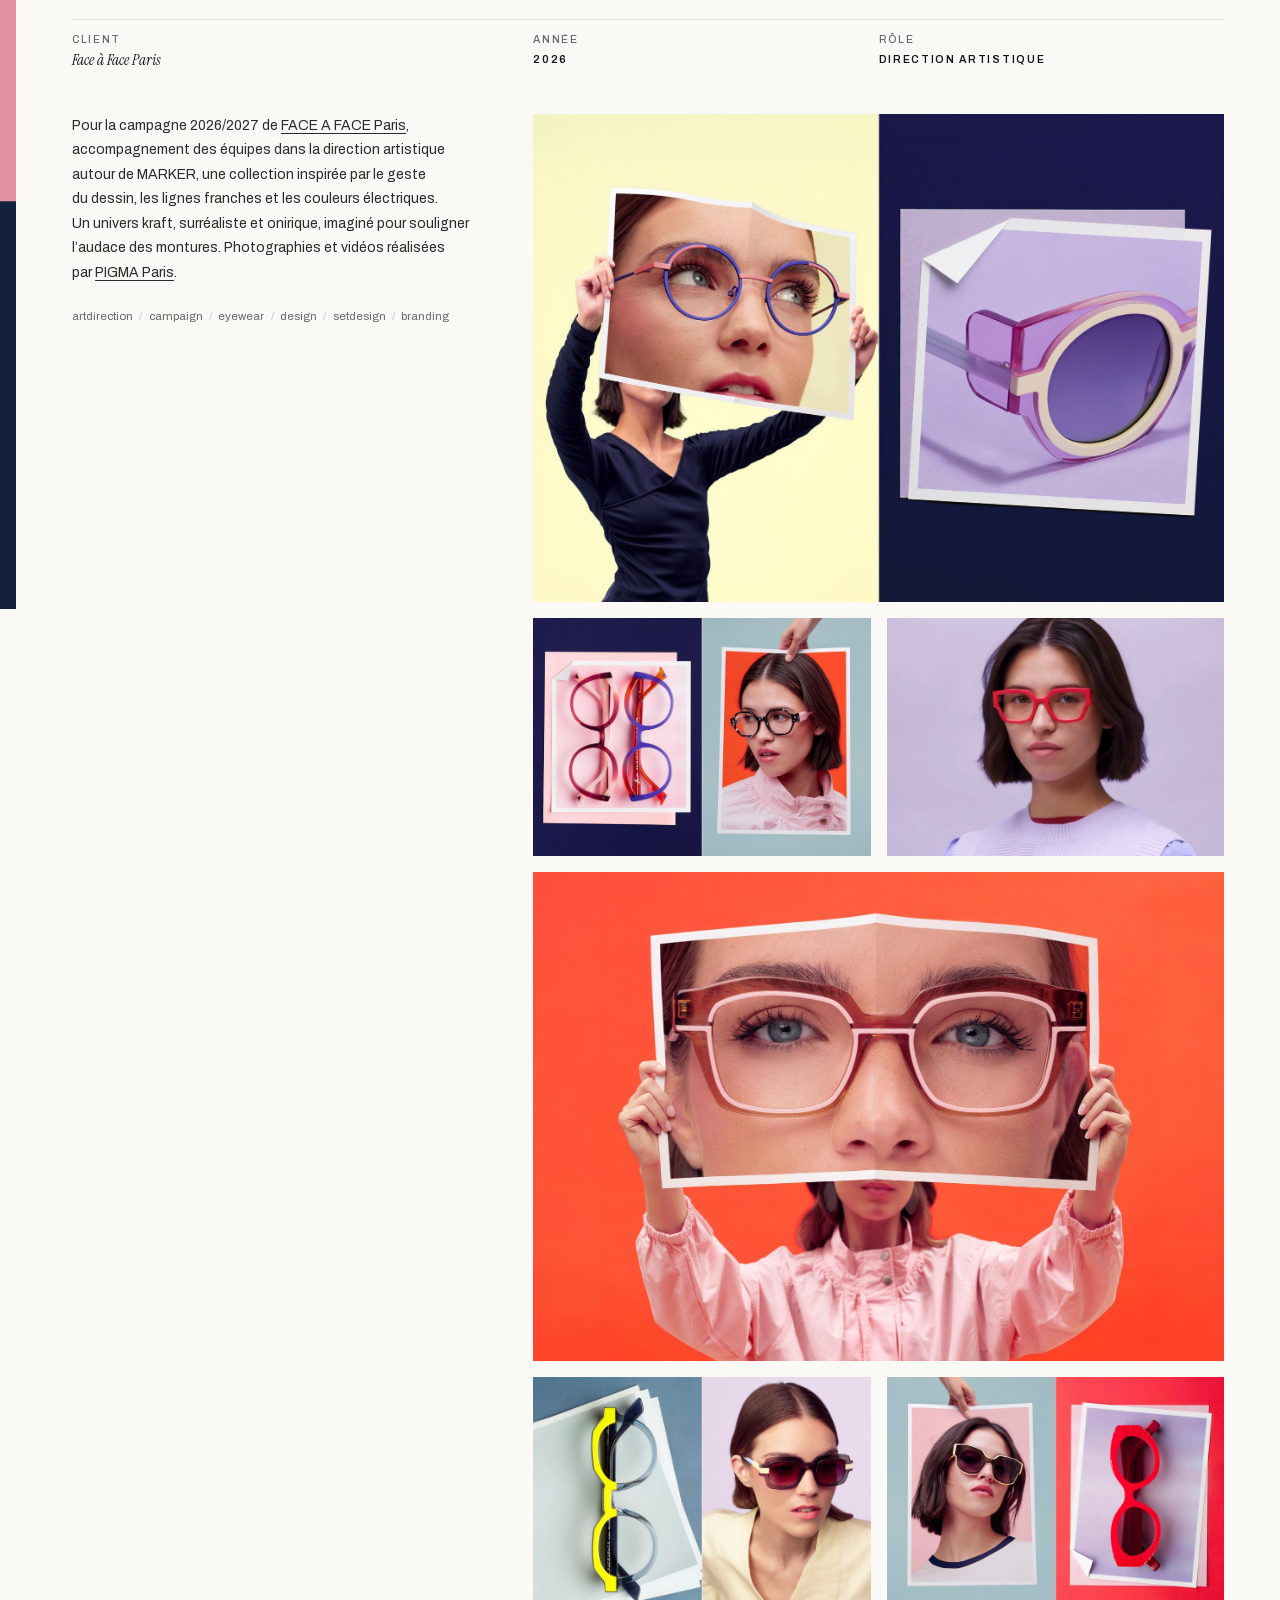
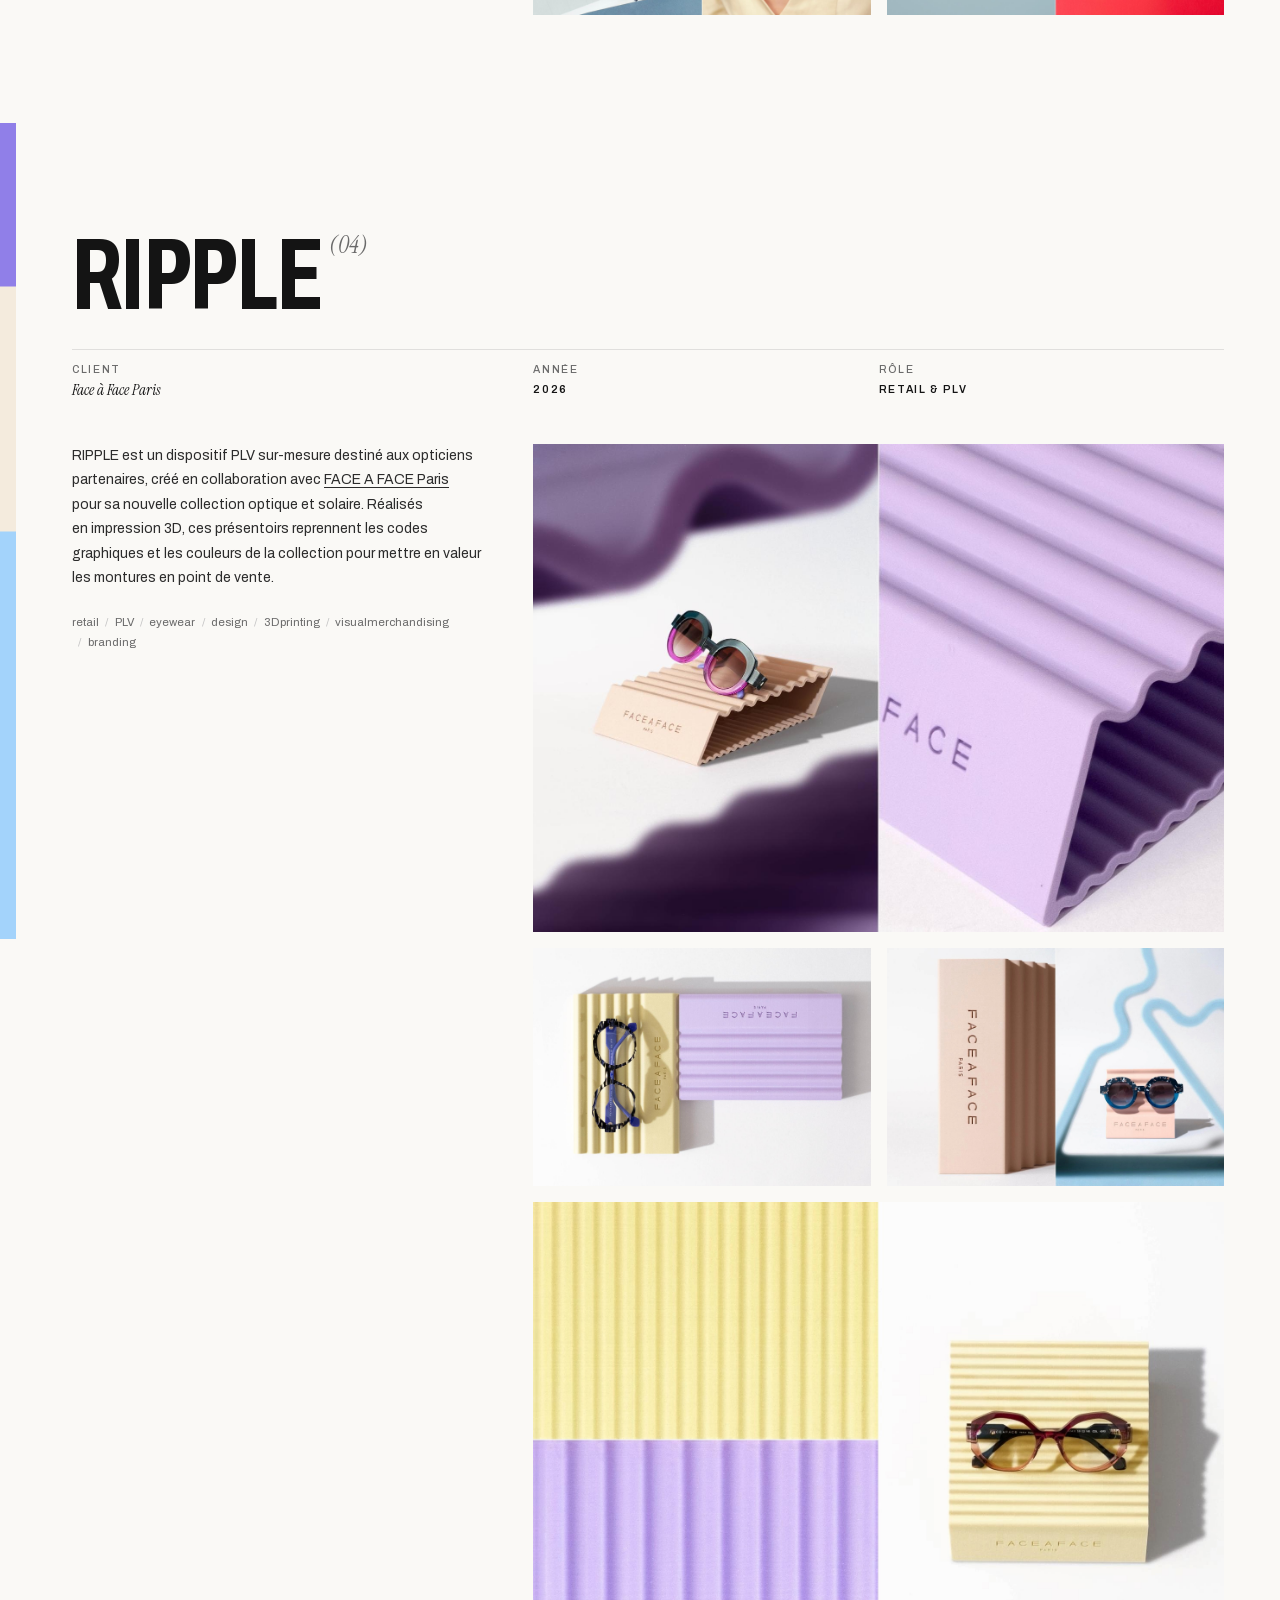
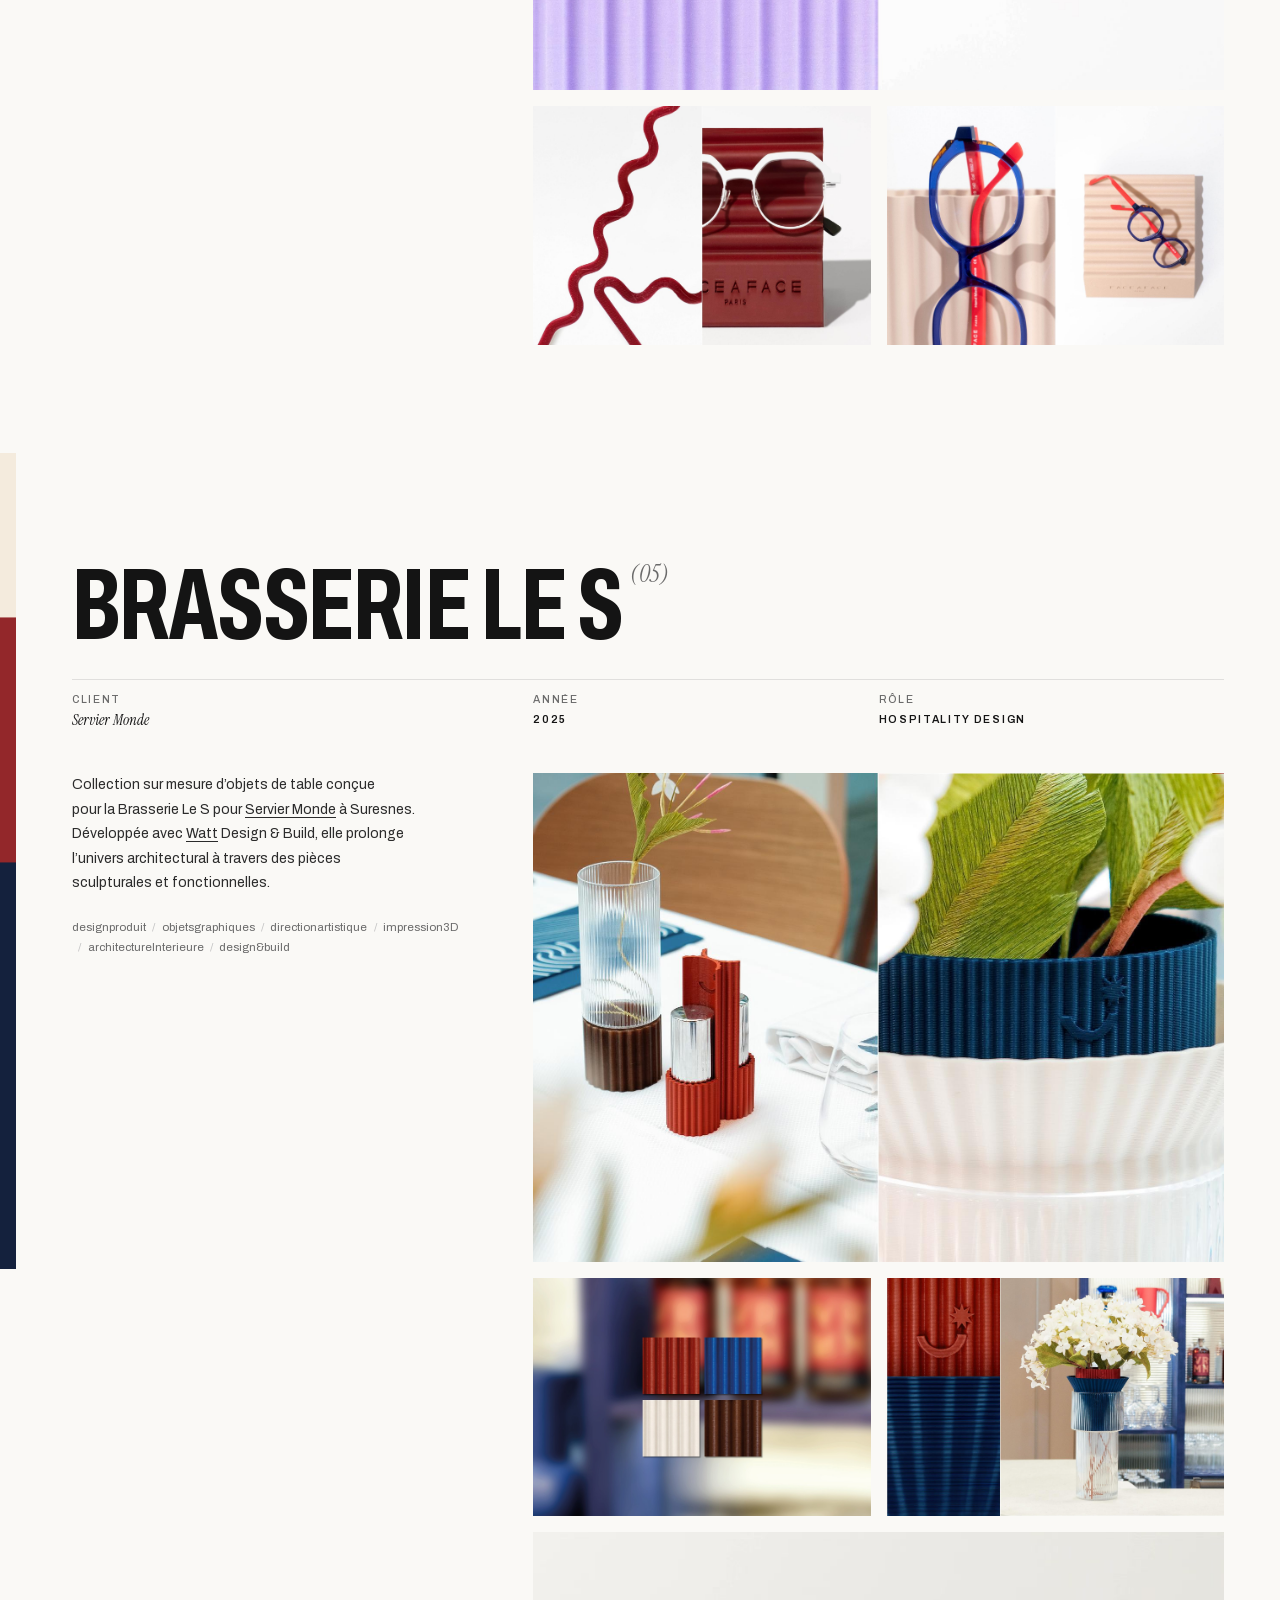
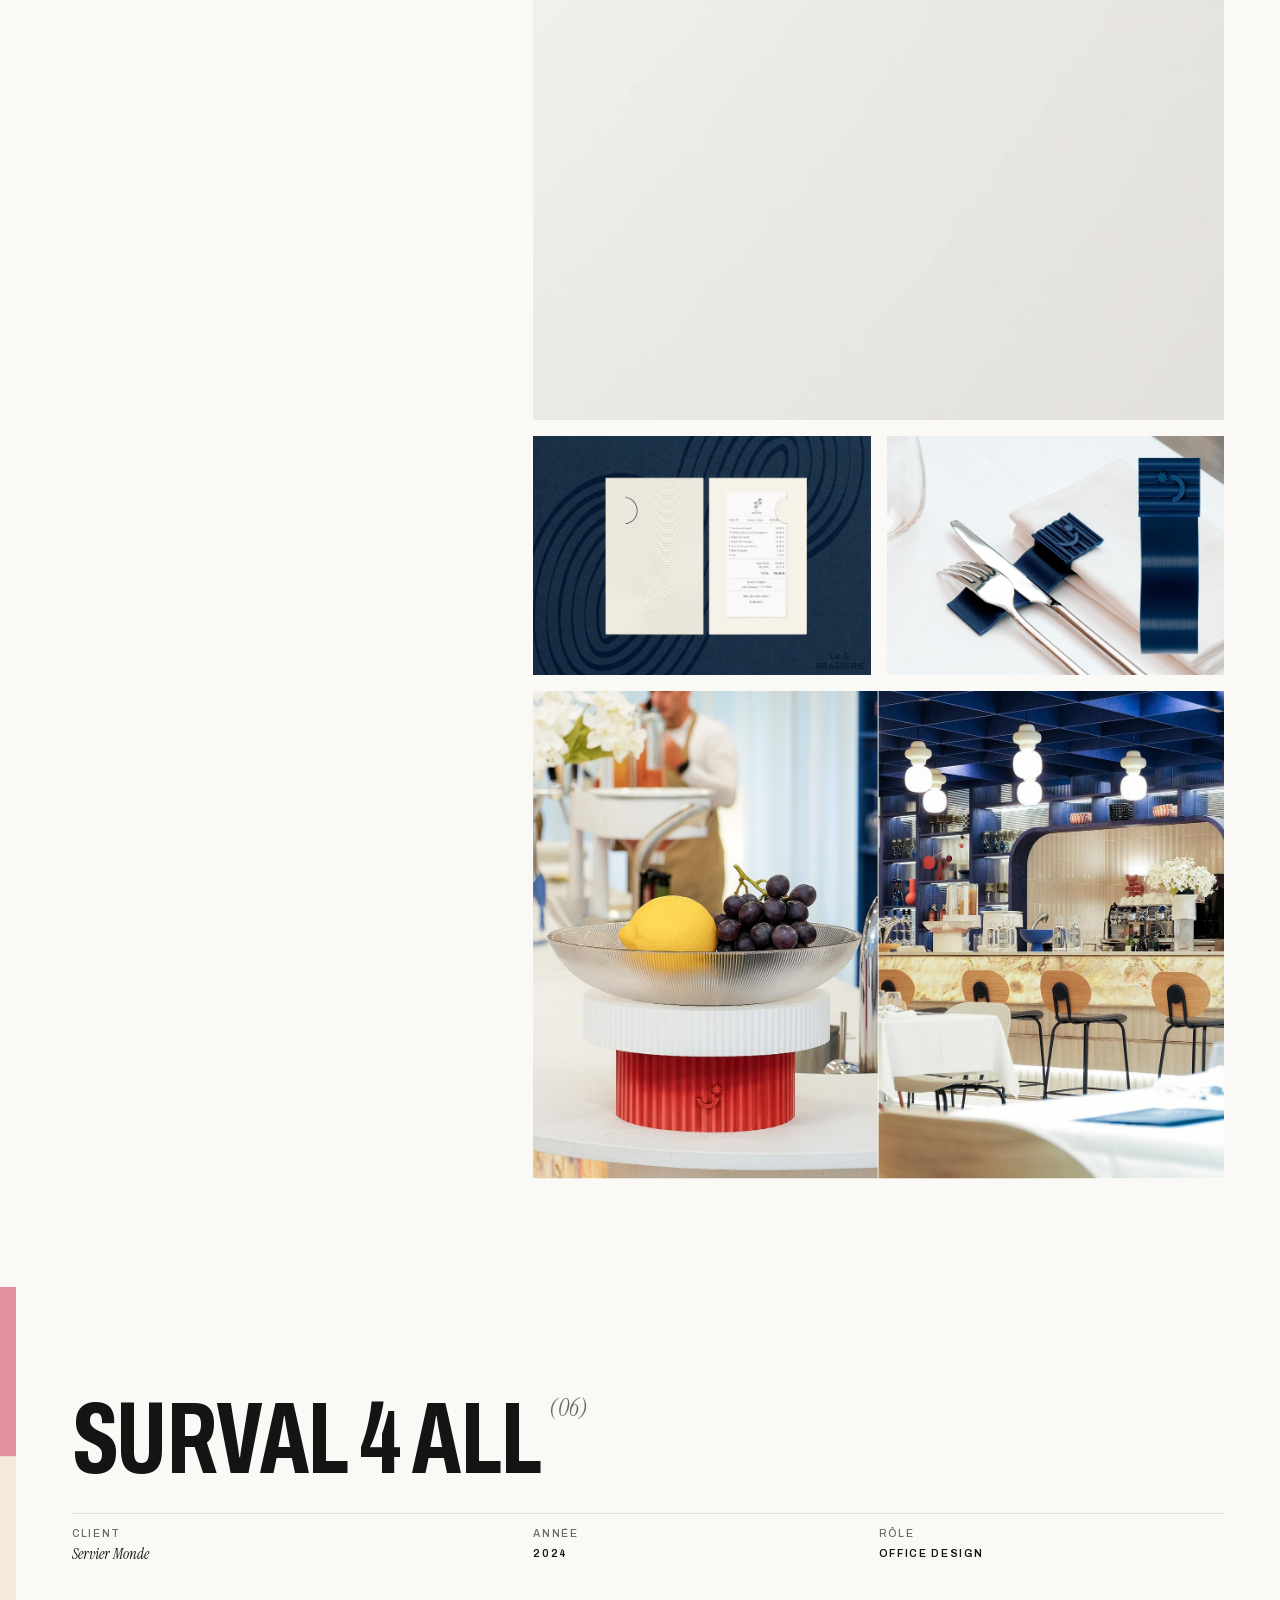
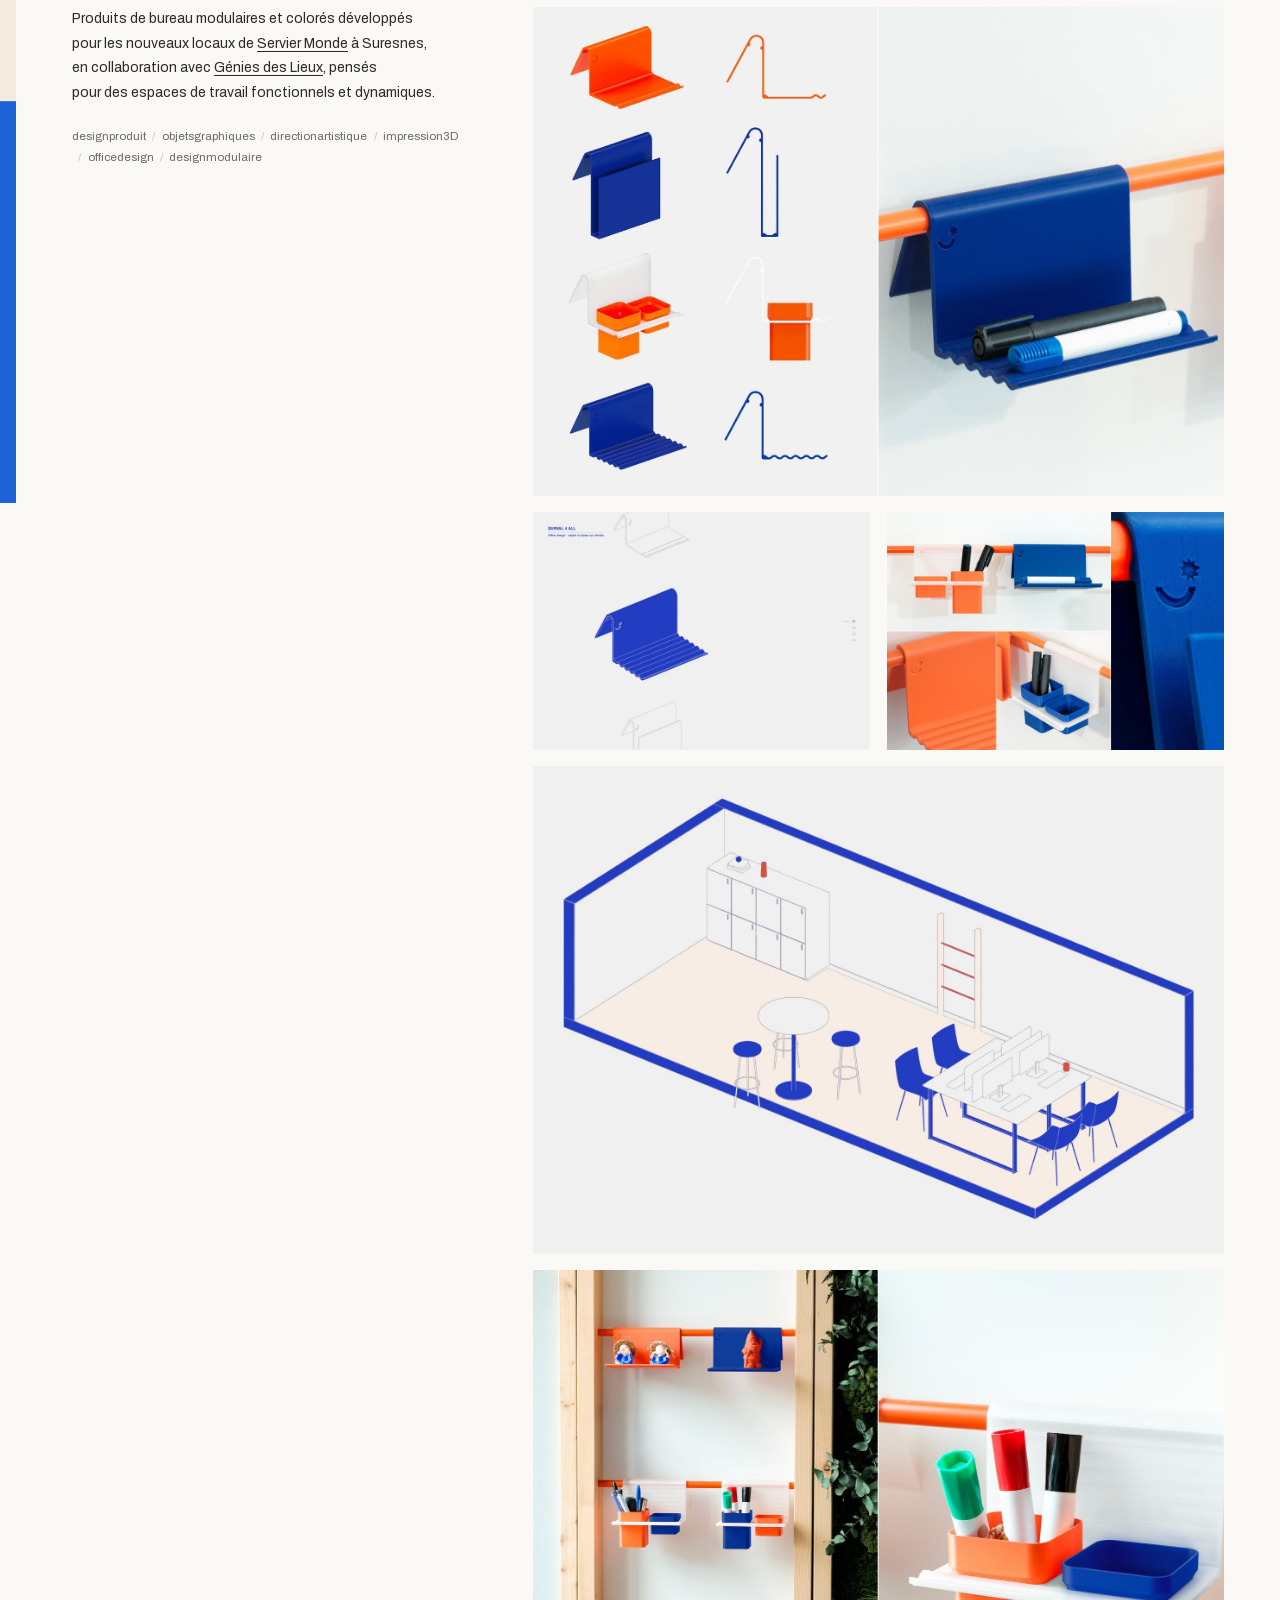
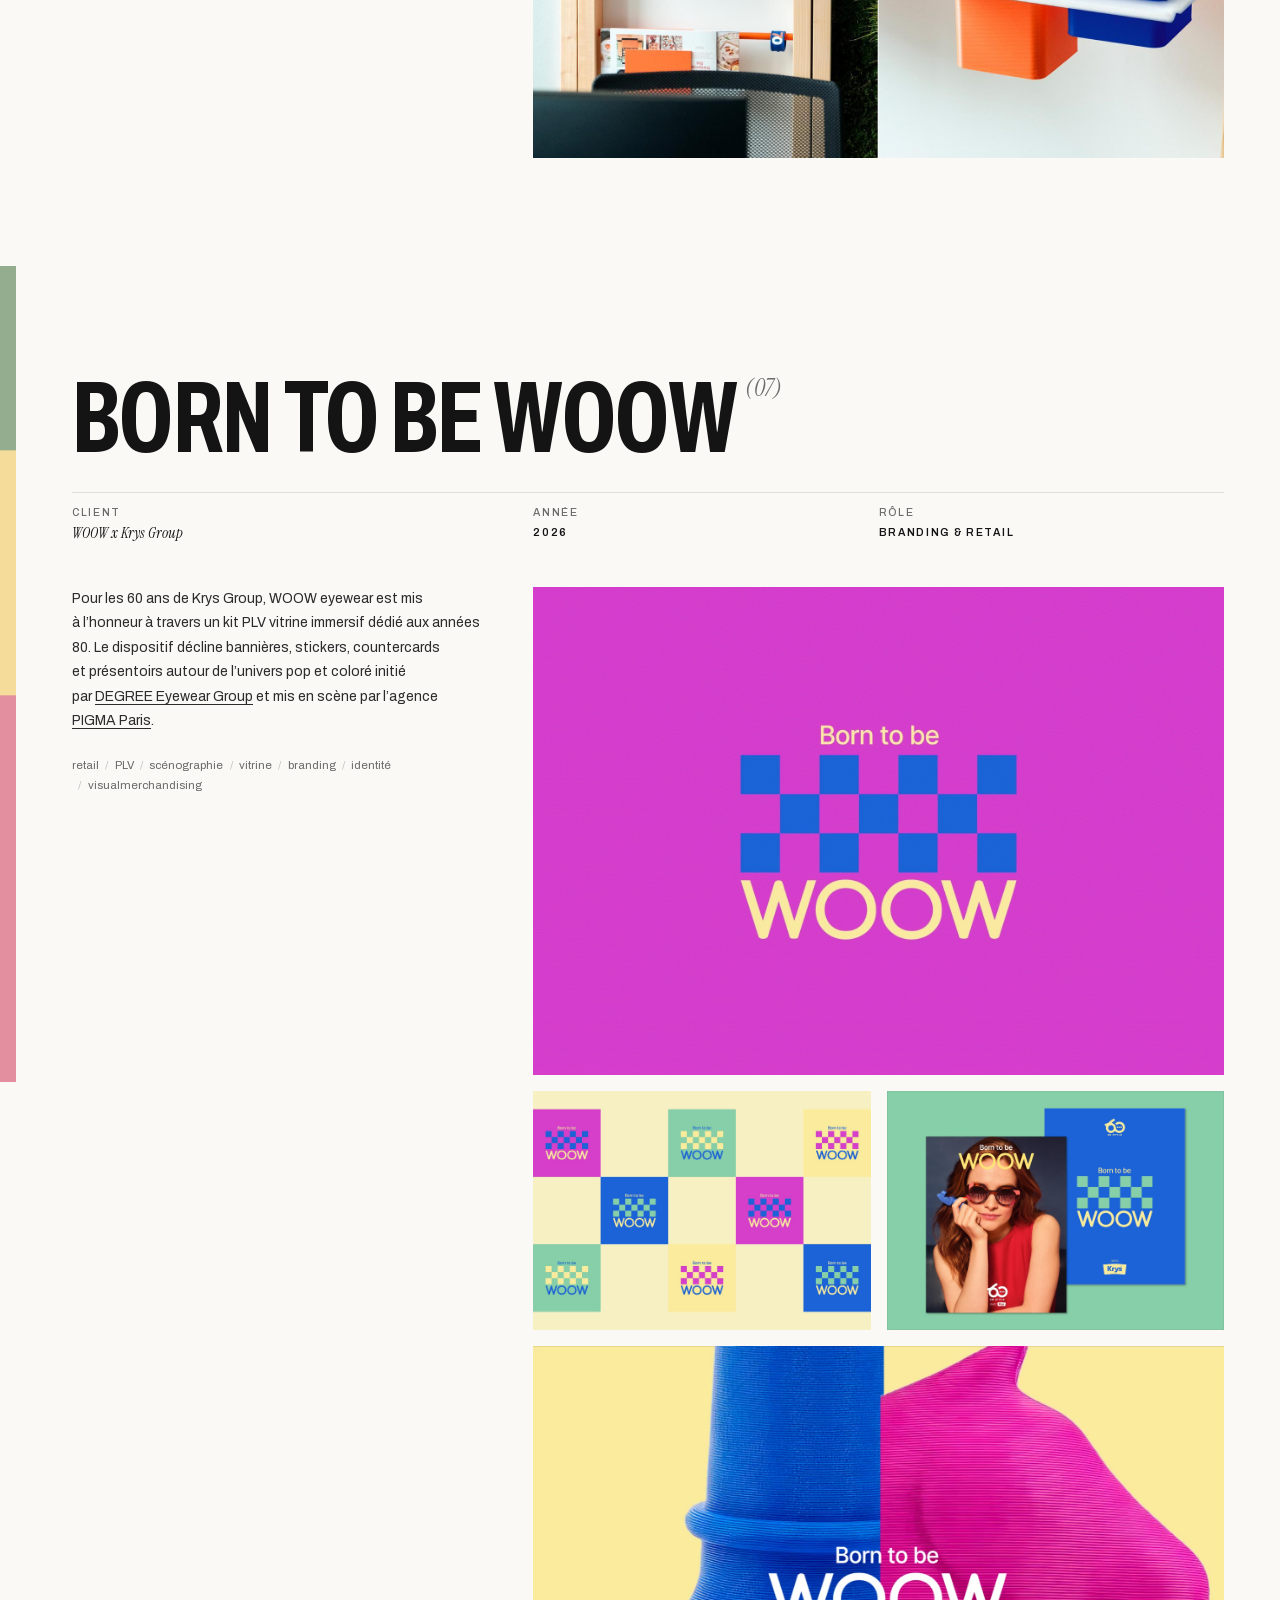
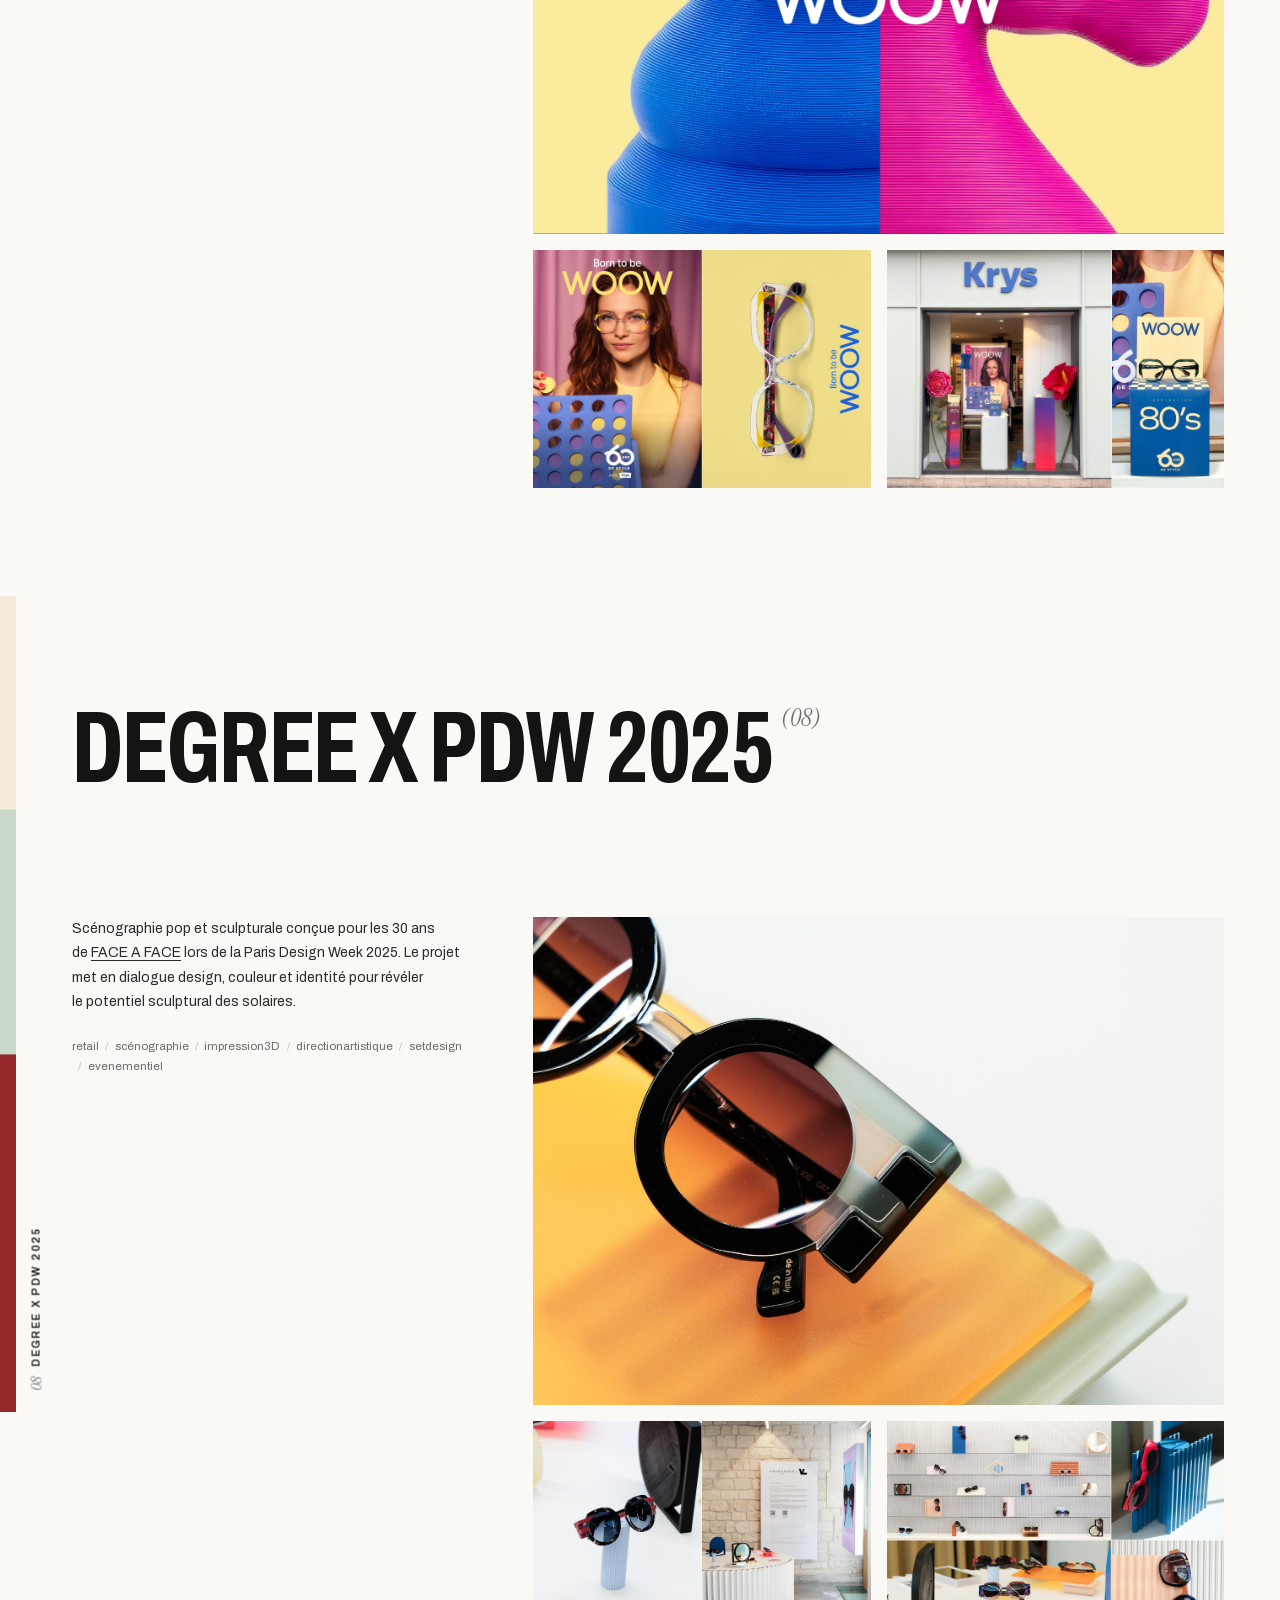
==== commit 6140151a: "Fluidité : frise et lignes déplacées sans recalcul de page, en-tête sans flou sur téléphone, ondulat" ====
--- a/index.html
+++ b/index.html
@@ -47,7 +47,7 @@
   </script>
   <link rel="preload" href="/assets/fonts/archivo-latin.woff2" as="font" type="font/woff2" crossorigin>
   <link rel="stylesheet" href="/css/fonts.css?v=5.7">
-  <link rel="stylesheet" href="/css/style.css?v=11.7">
+  <link rel="stylesheet" href="/css/style.css?v=11.8">
 </head>
 <body class="is-loading">
 
@@ -206,6 +206,6 @@
     </section>
   </main>
 
-  <script src="/js/main.js?v=12.4"></script>
+  <script src="/js/main.js?v=12.5"></script>
 </body>
 </html>
--- a/css/style.css
+++ b/css/style.css
@@ -772,3 +772,22 @@
    ses trois teintes glissent doucement (la première se retire, la dernière gagne) à mesure qu'on avance. */
 .rail__fill { clip-path: none !important;
   background: linear-gradient(180deg, var(--w1) 0 calc(50% - var(--p, 0) * 30%), var(--w2) 0 calc(80% - var(--p, 0) * 30%), var(--w3) 0); }
+/* =========================================================
+   Fluidité (passe d'optimisation)
+   ========================================================= */
+/* frise : le glissement des teintes se fait par un simple déplacement (calculé par la carte graphique),
+   au lieu de redessiner un dégradé à chaque image. Même rendu : 50/30/20 au début du projet, 20/30/50 à la fin. */
+.rail__fill { background: none !important; overflow: hidden; }
+.rail__fill::before {
+  content: ""; position: absolute; left: 0; right: 0; top: 0; height: 130%;
+  background: linear-gradient(180deg, var(--w1) 0 38.462%, var(--w2) 38.462% 61.538%, var(--w3) 61.538%);
+  transform: translate3d(0, calc(var(--p, 0) * -23.077%), 0);
+  will-change: transform; backface-visibility: hidden;
+}
+/* téléphone : l'en-tête garde son voile clair mais sans flou en temps réel (très coûteux au défilement) */
+@media (max-width: 900px) {
+  .head::before { -webkit-backdrop-filter: none; backdrop-filter: none; background: color-mix(in srgb, var(--bg) 94%, transparent); }
+  .head__nav { -webkit-backdrop-filter: none; backdrop-filter: none; background: color-mix(in srgb, var(--bg) 97%, transparent); }
+}
+/* lignes qui ondulent : à l'arrêt quand elles sont hors de l'écran */
+.lines.is-off .intro__col, .hero__lines.is-off .intro__col { animation-play-state: paused; }
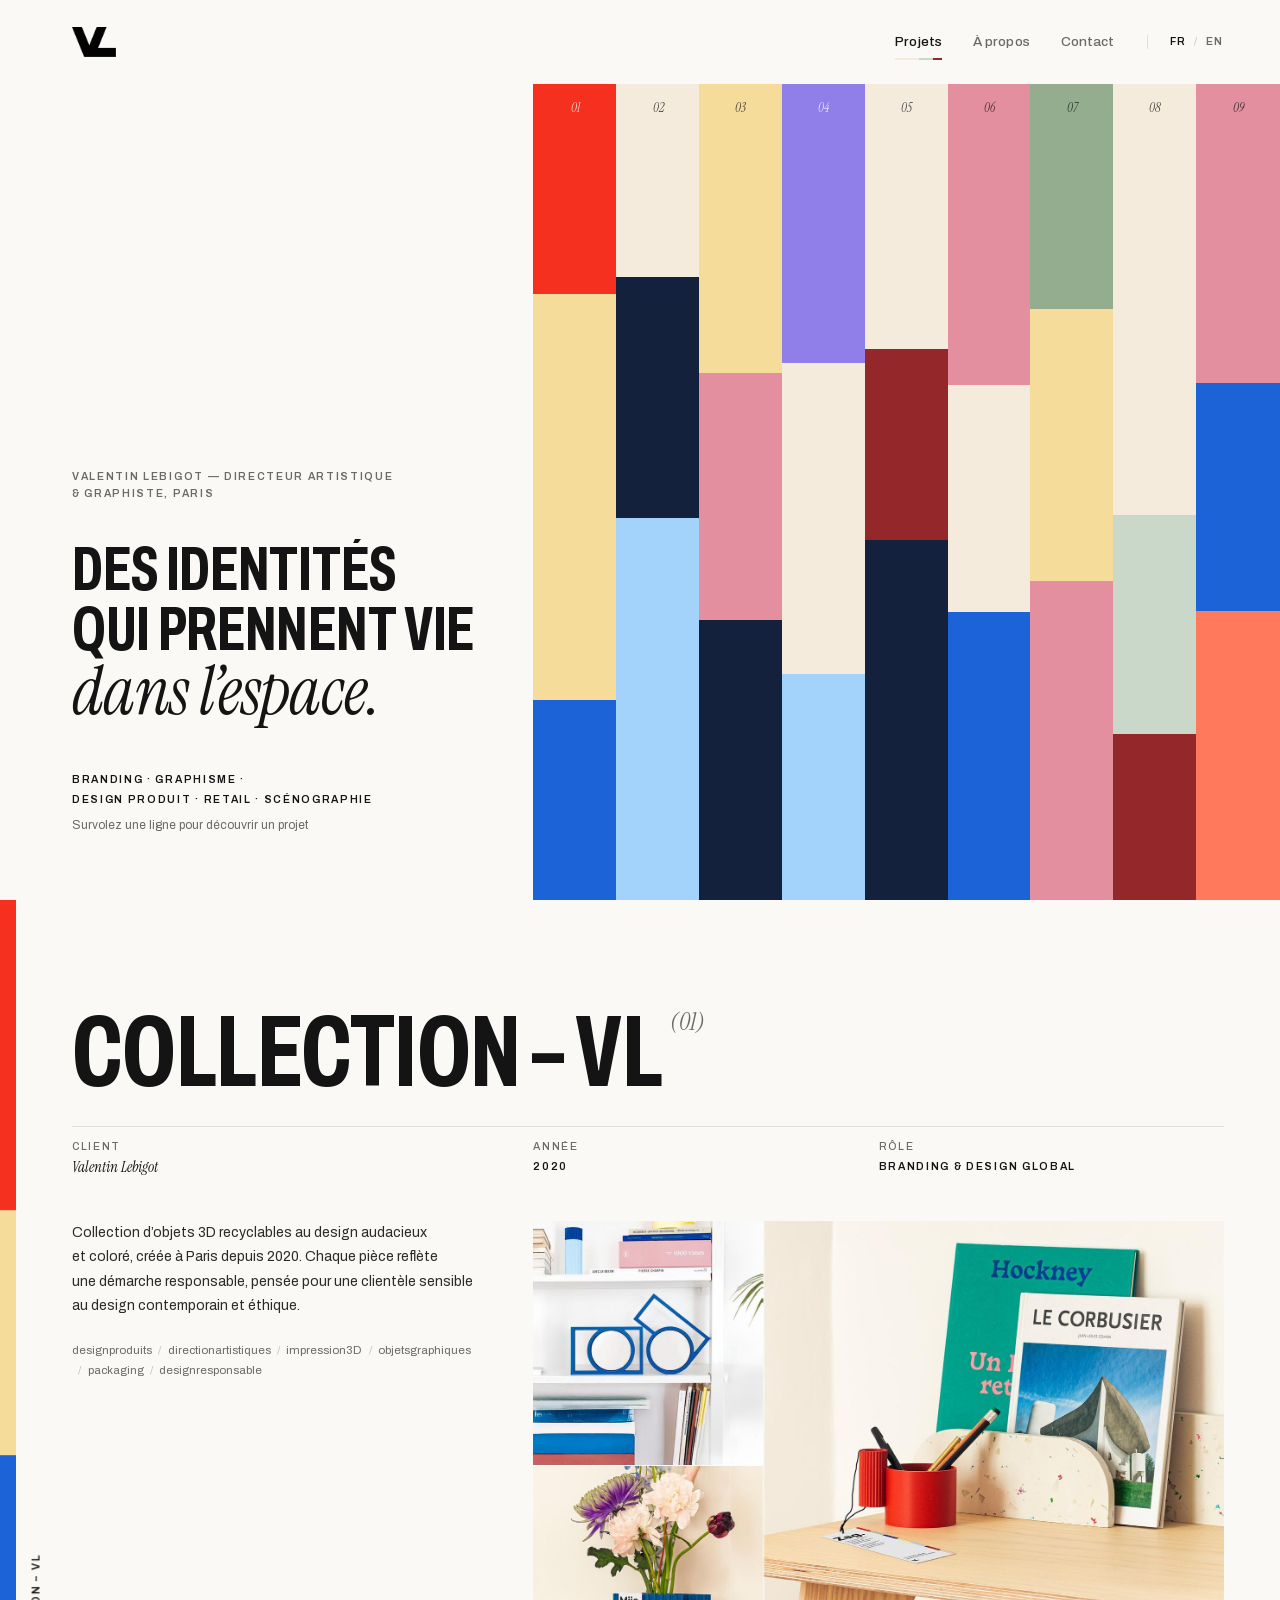
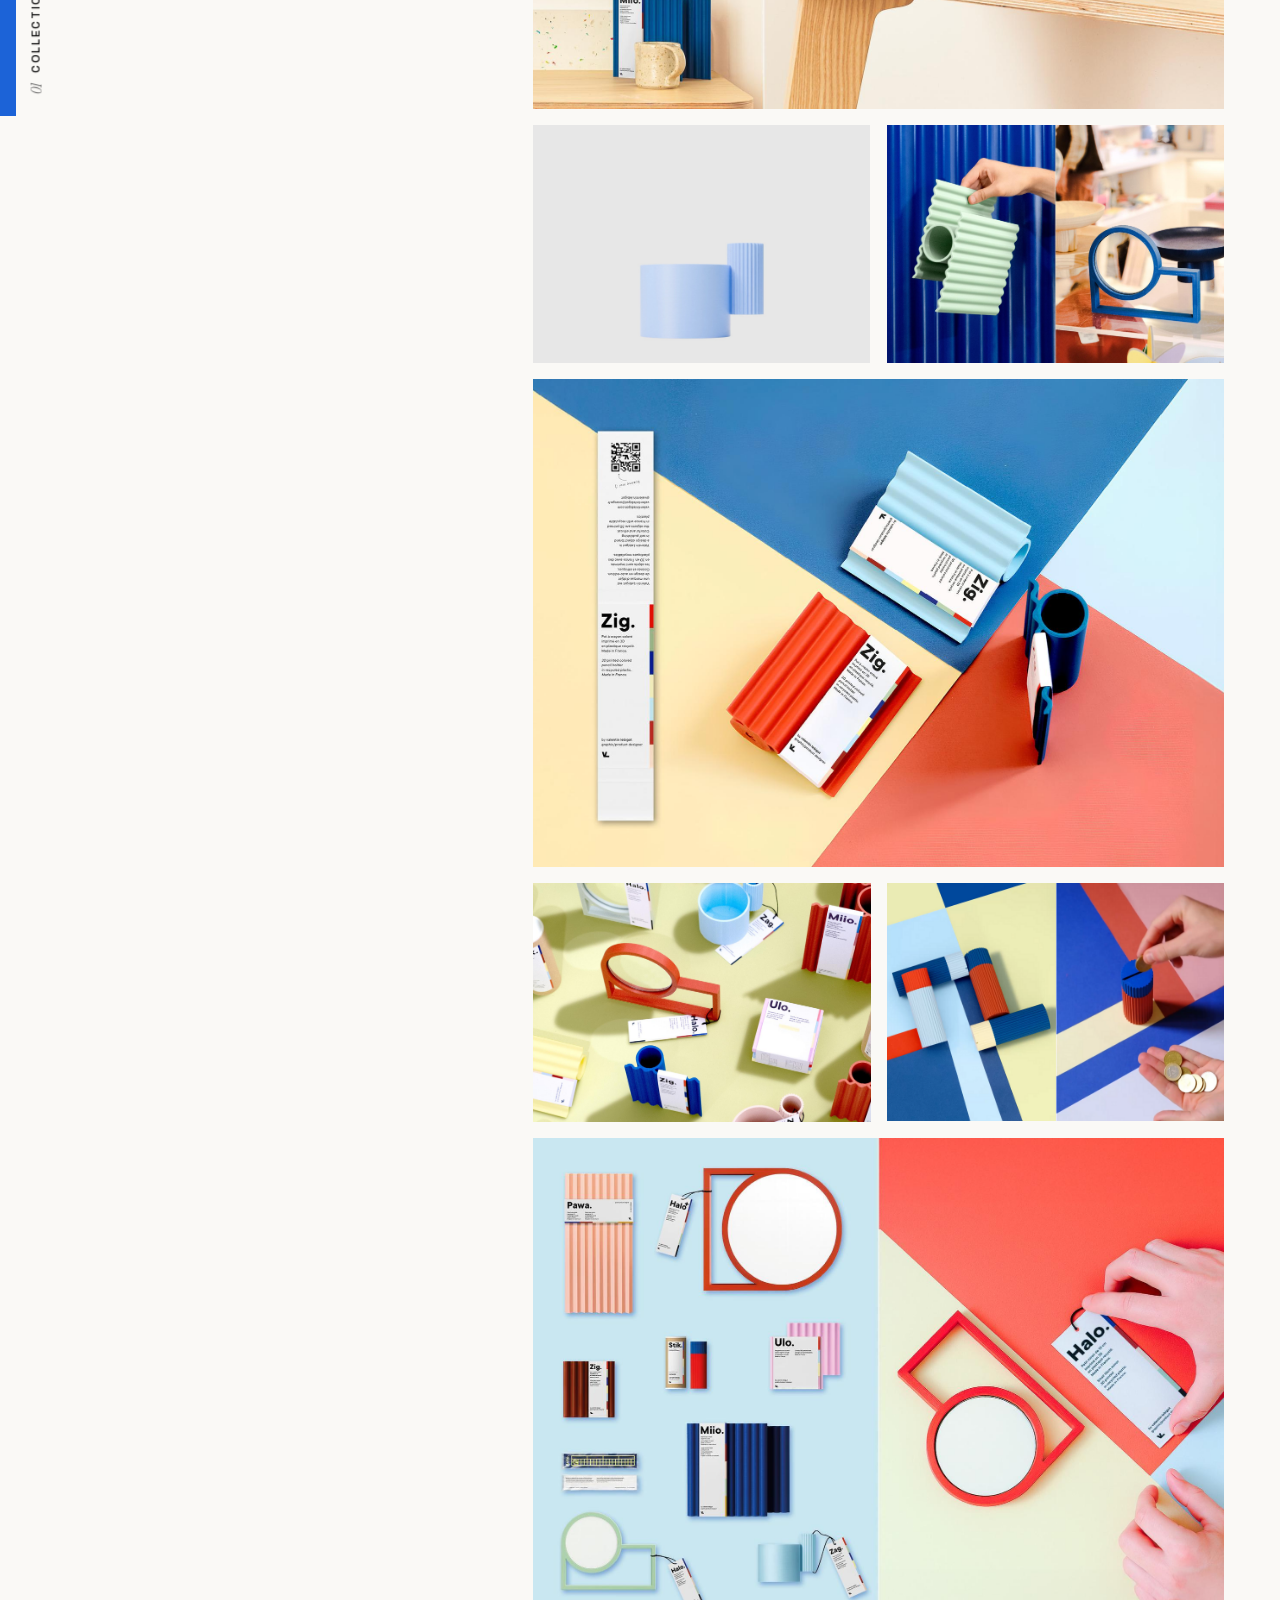
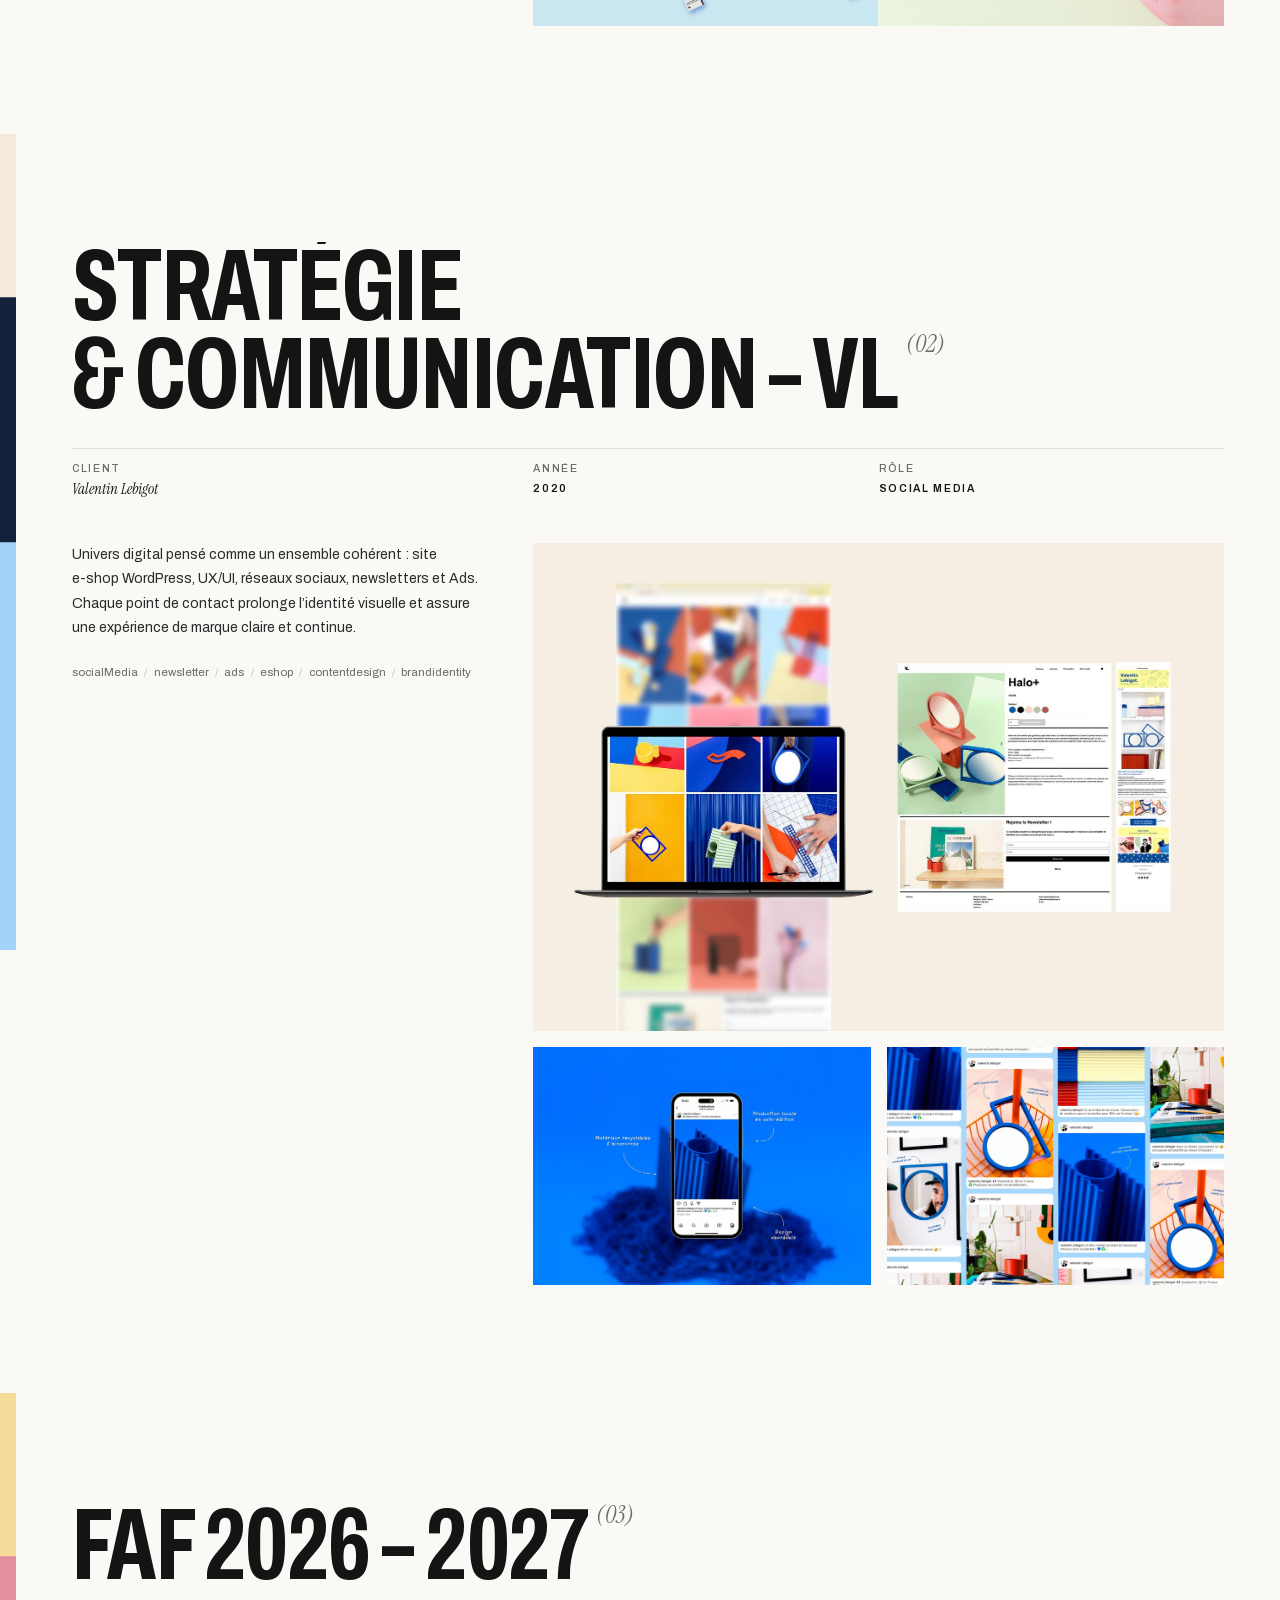
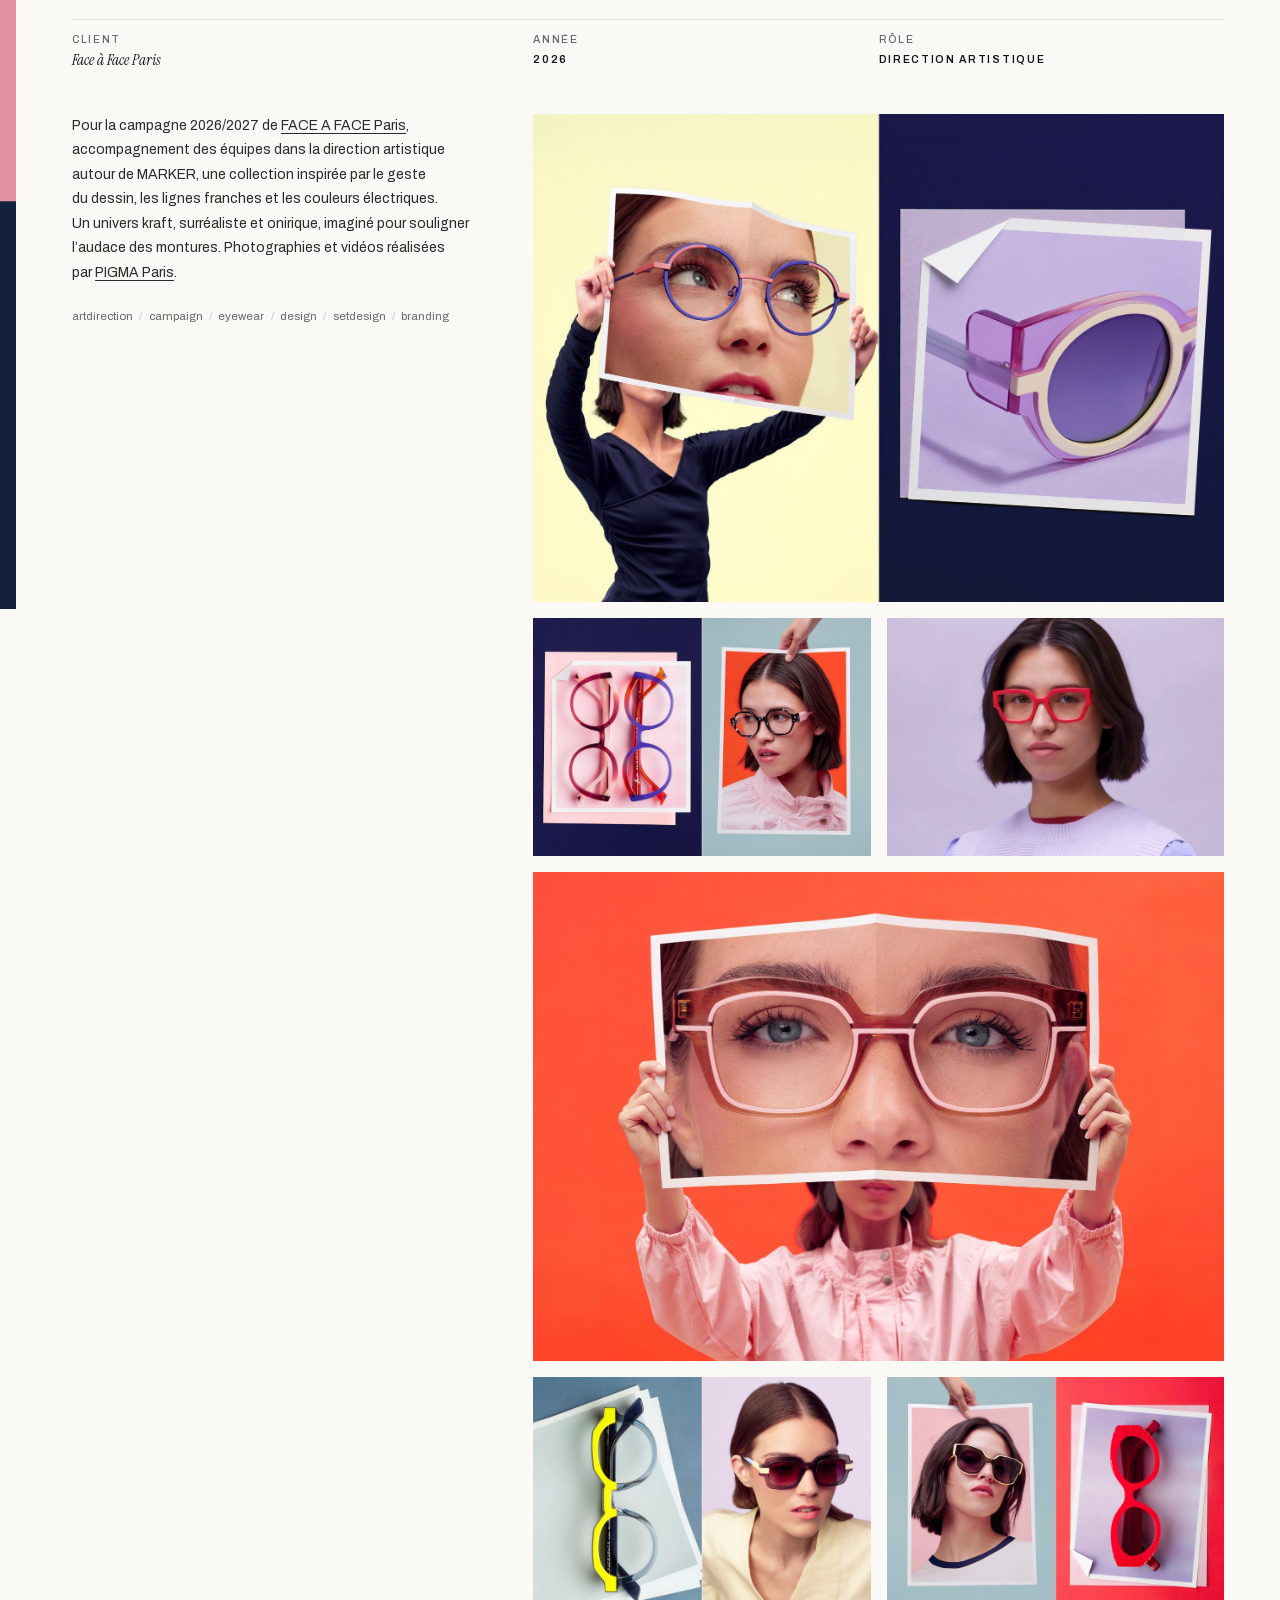
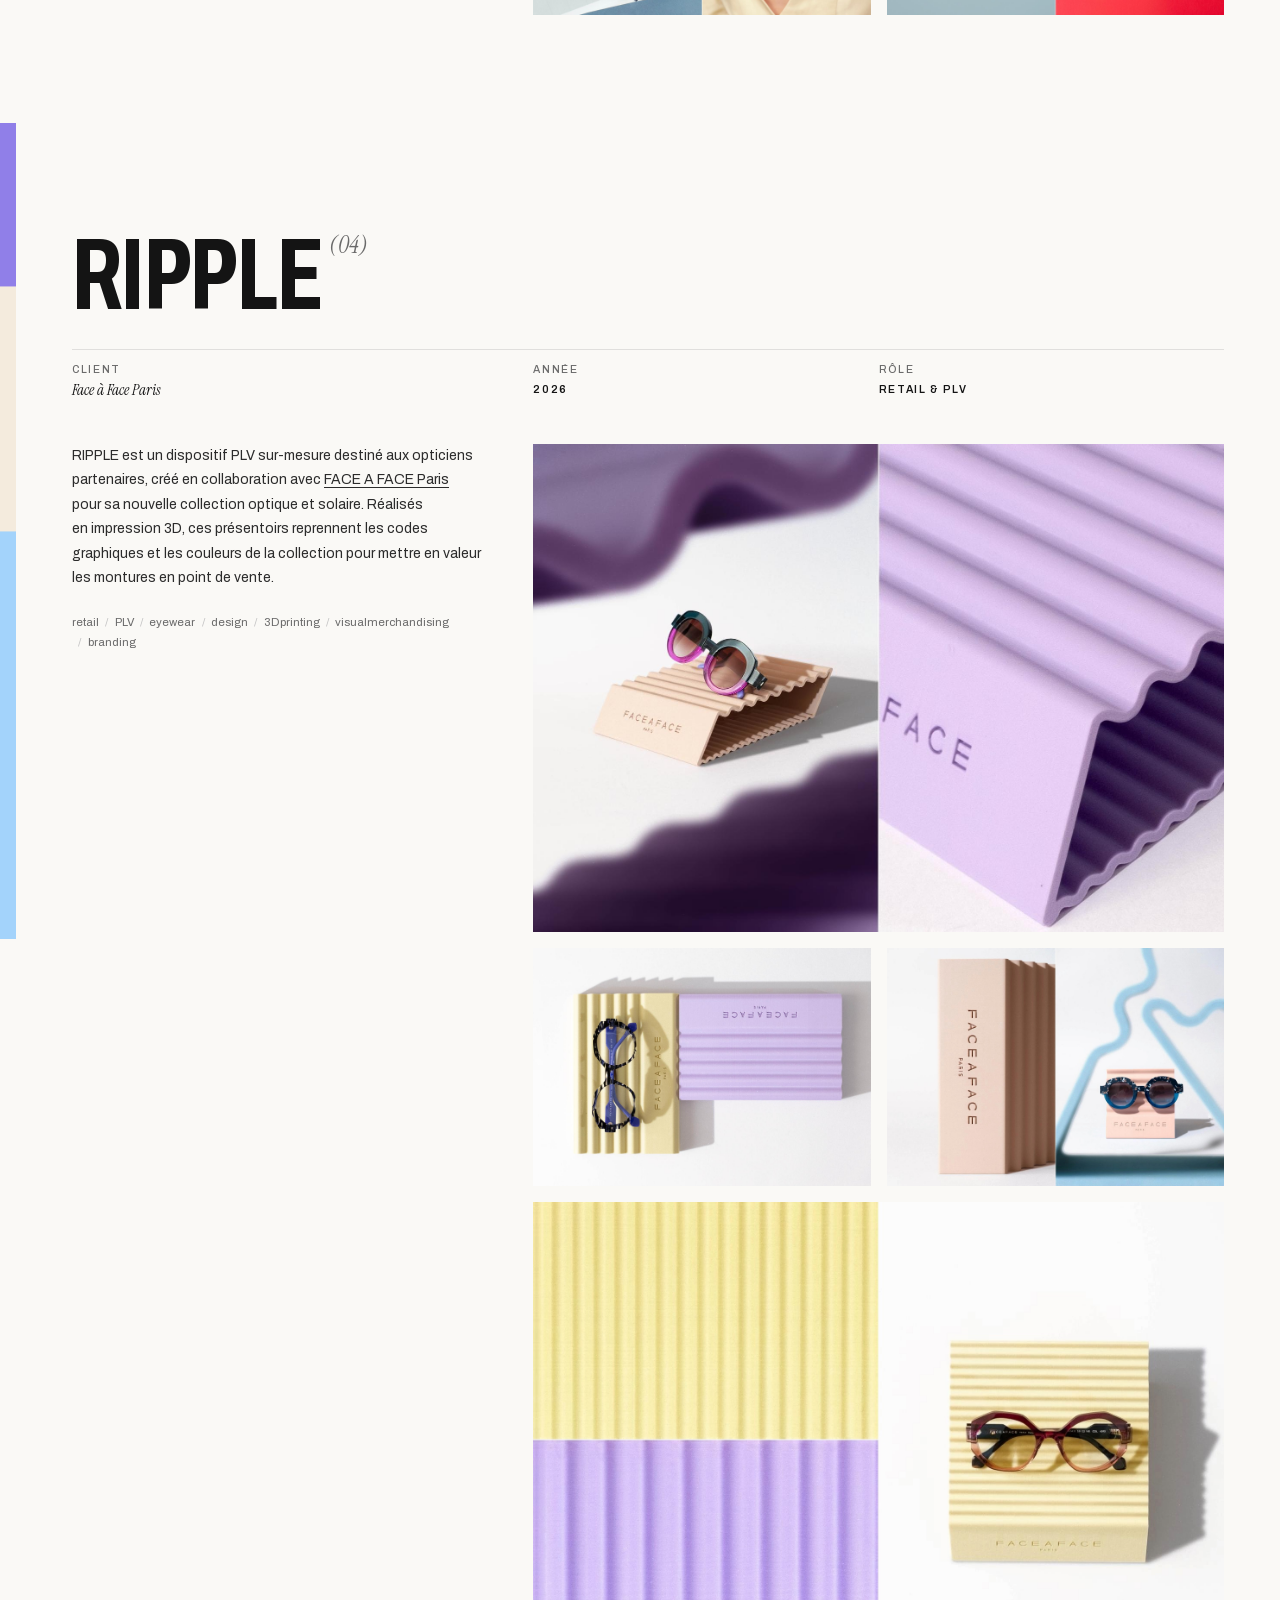
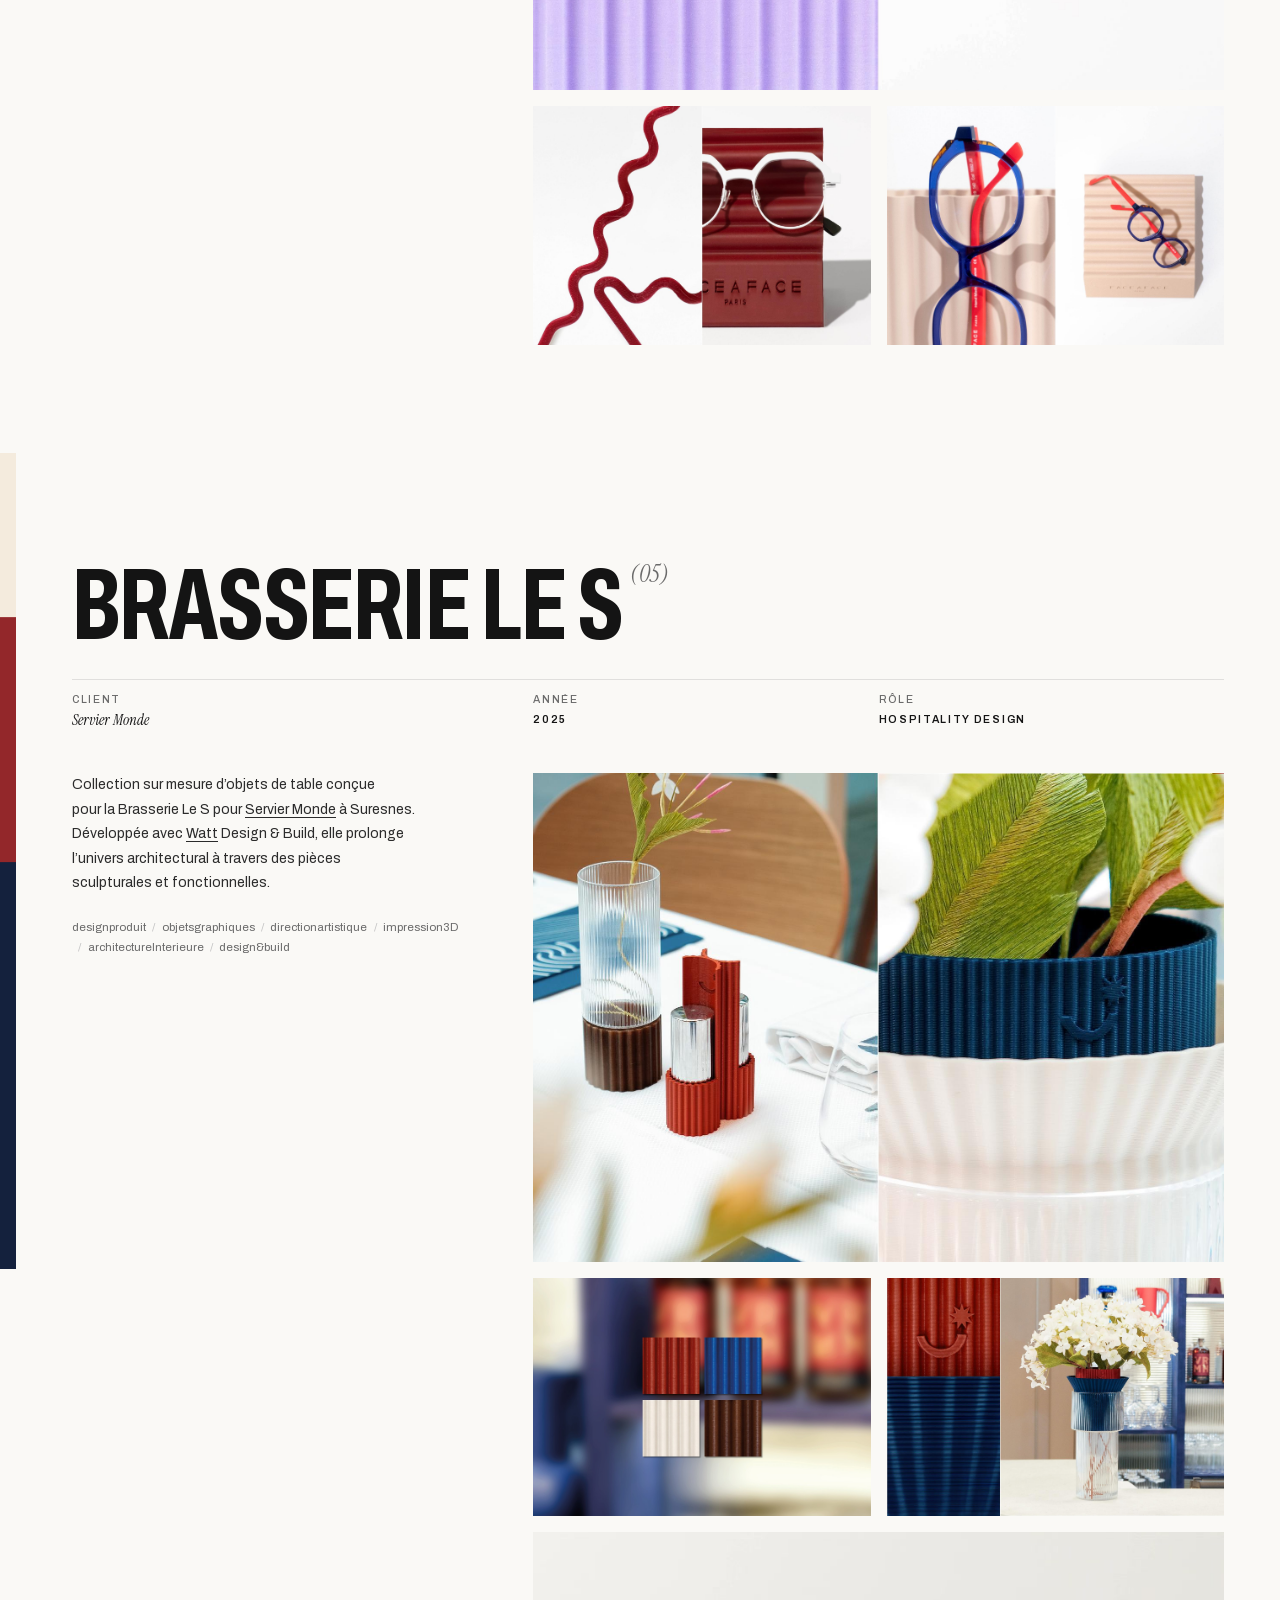
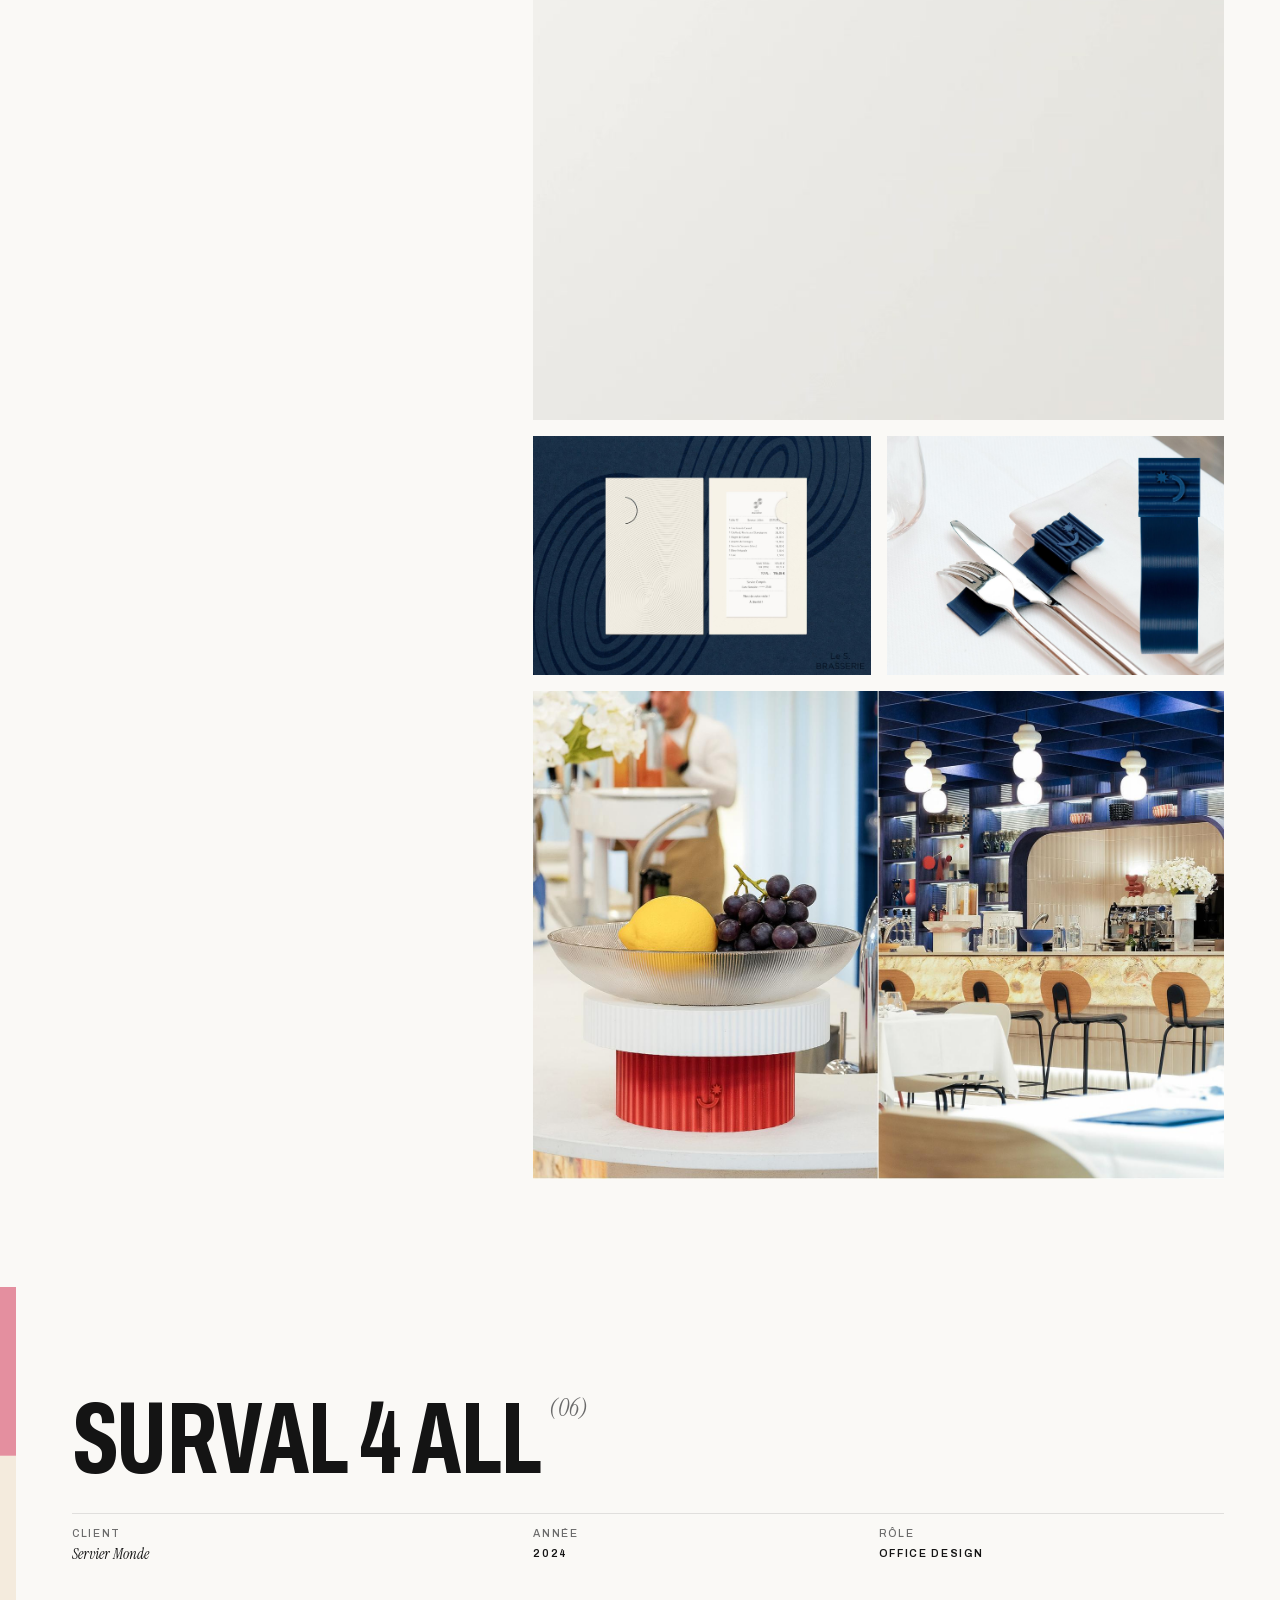
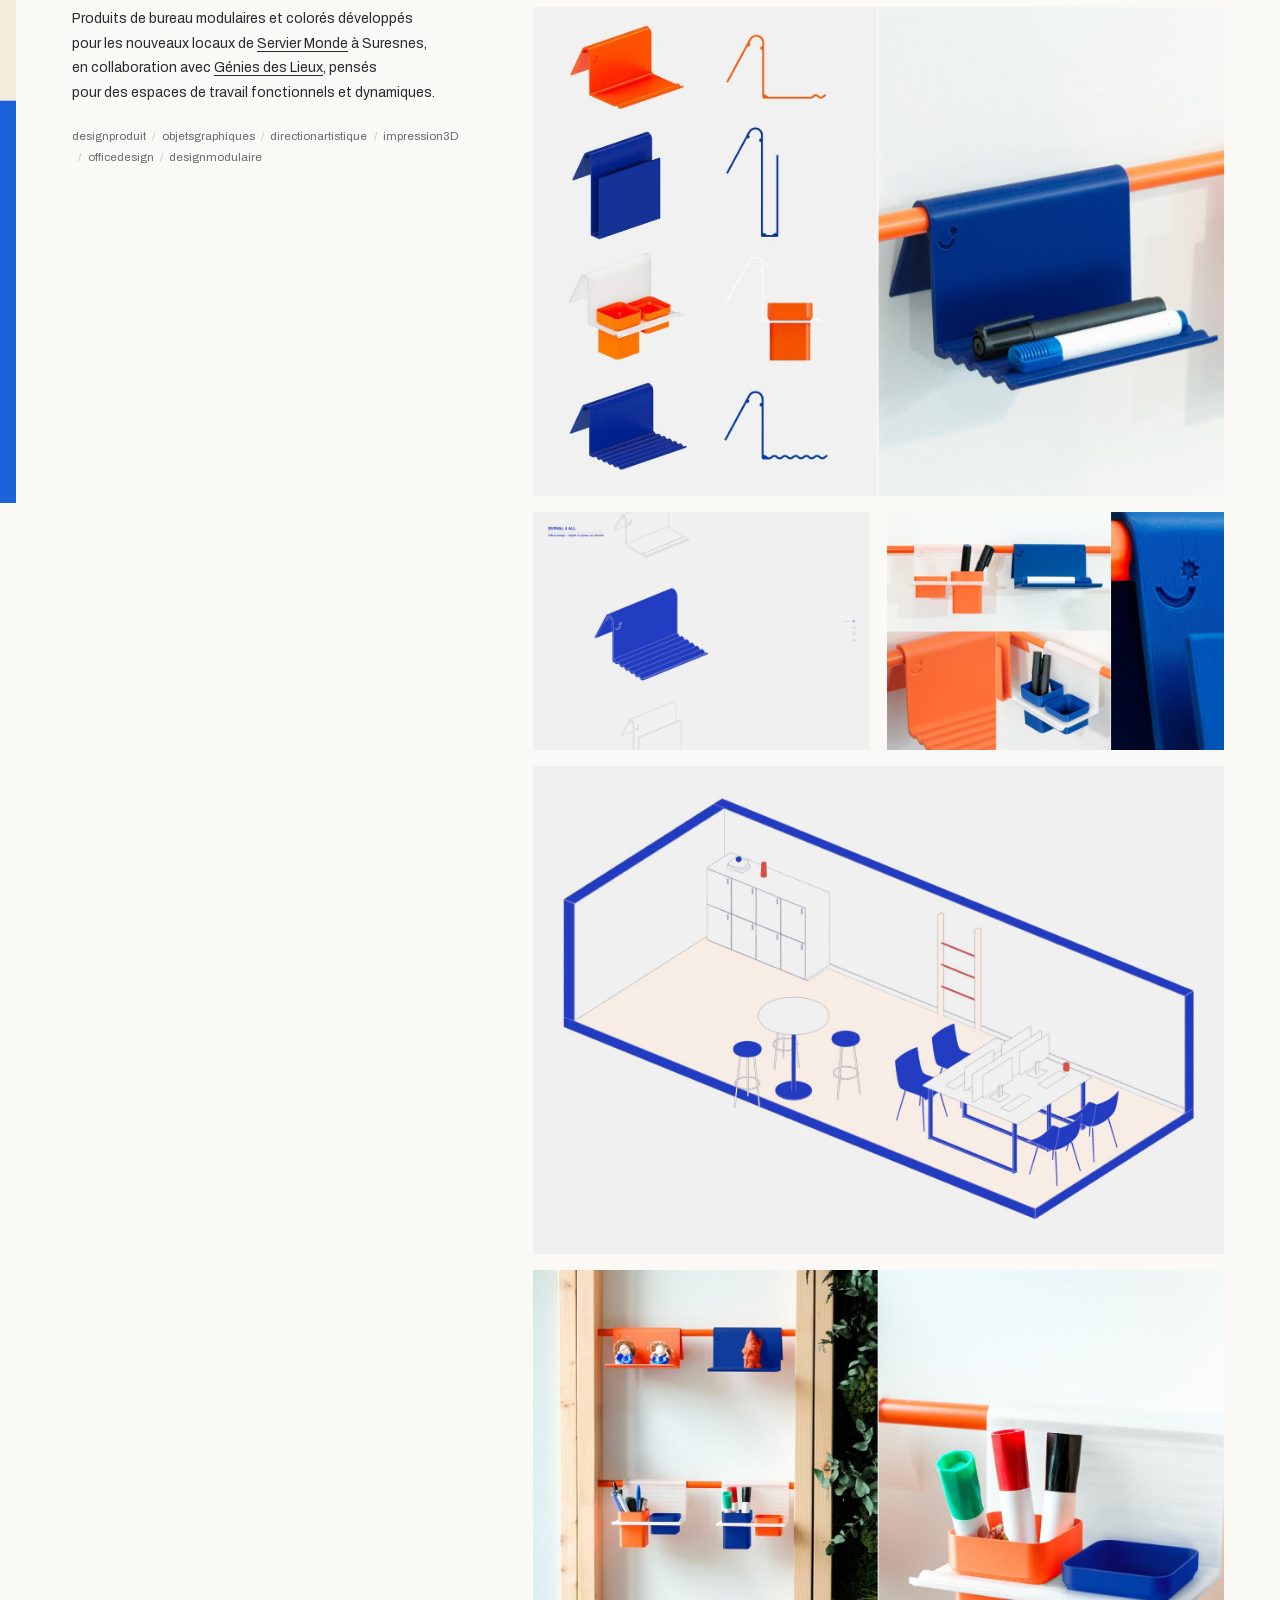
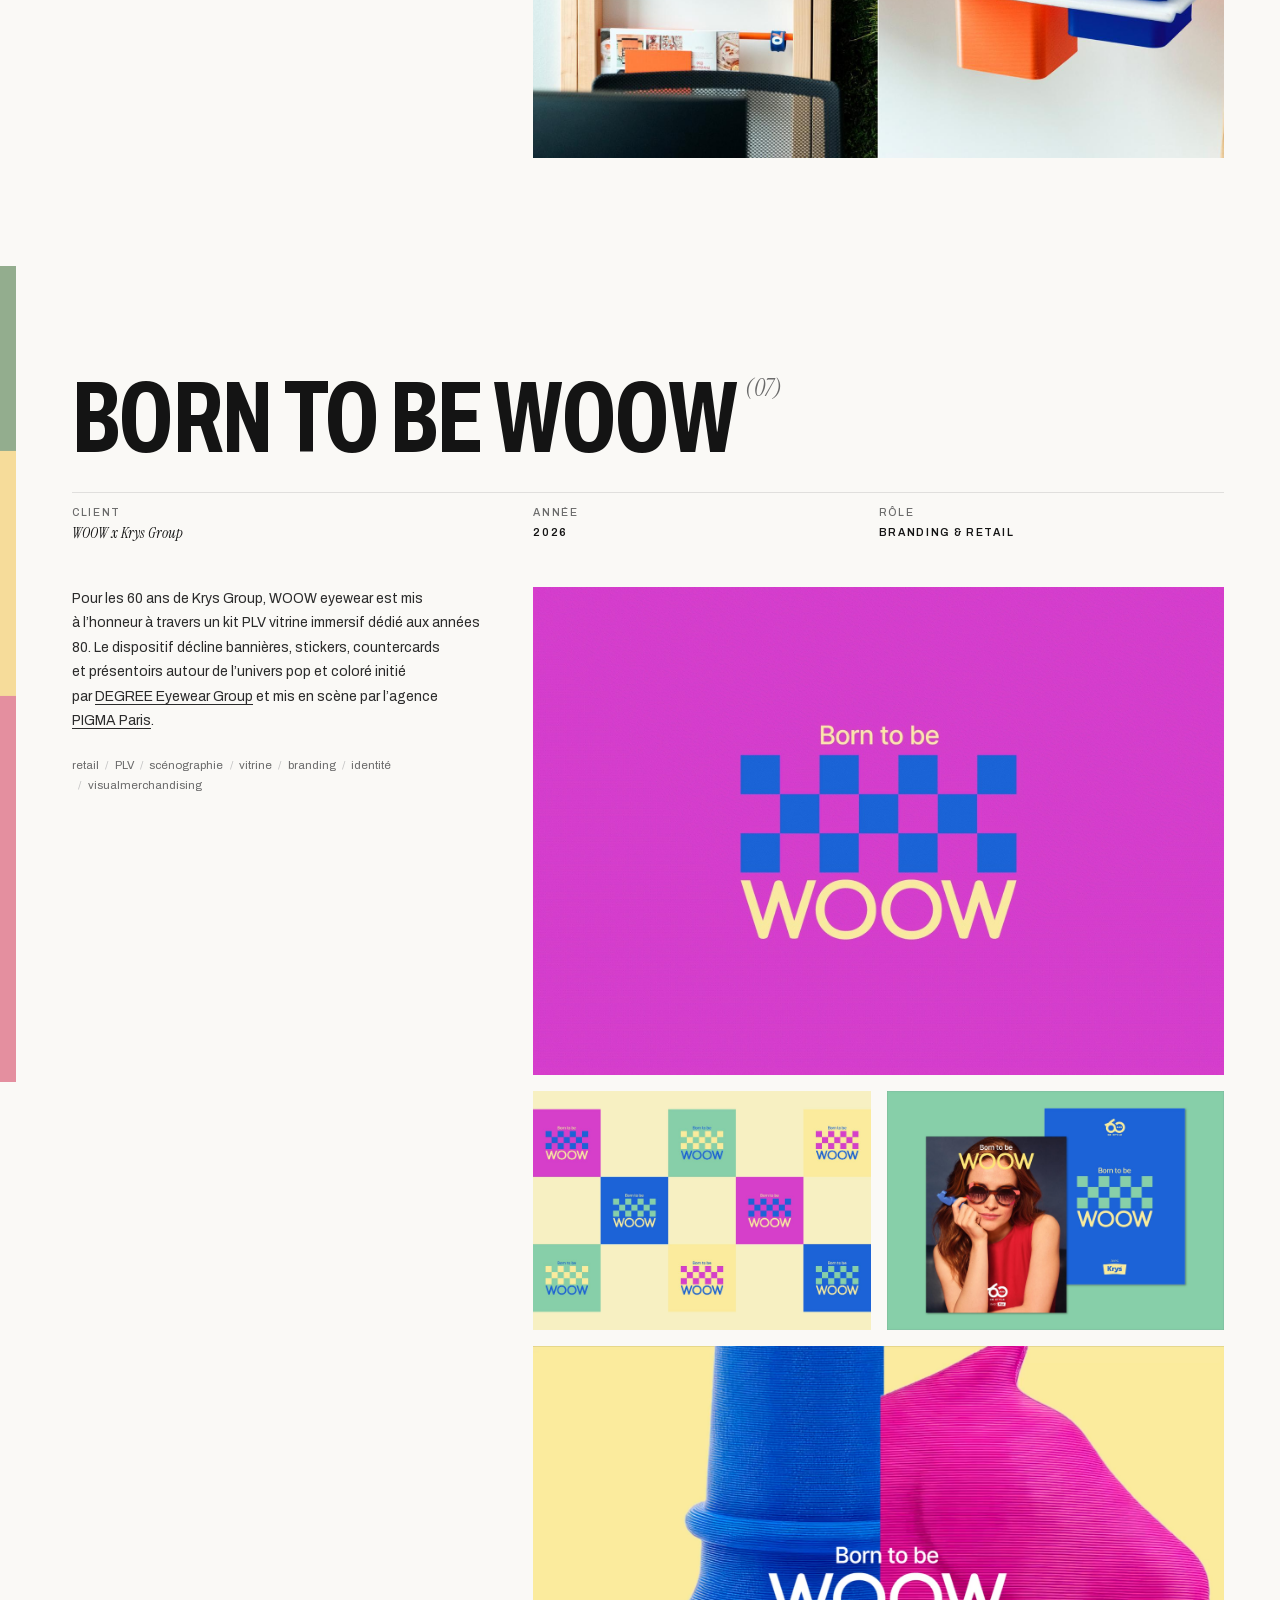
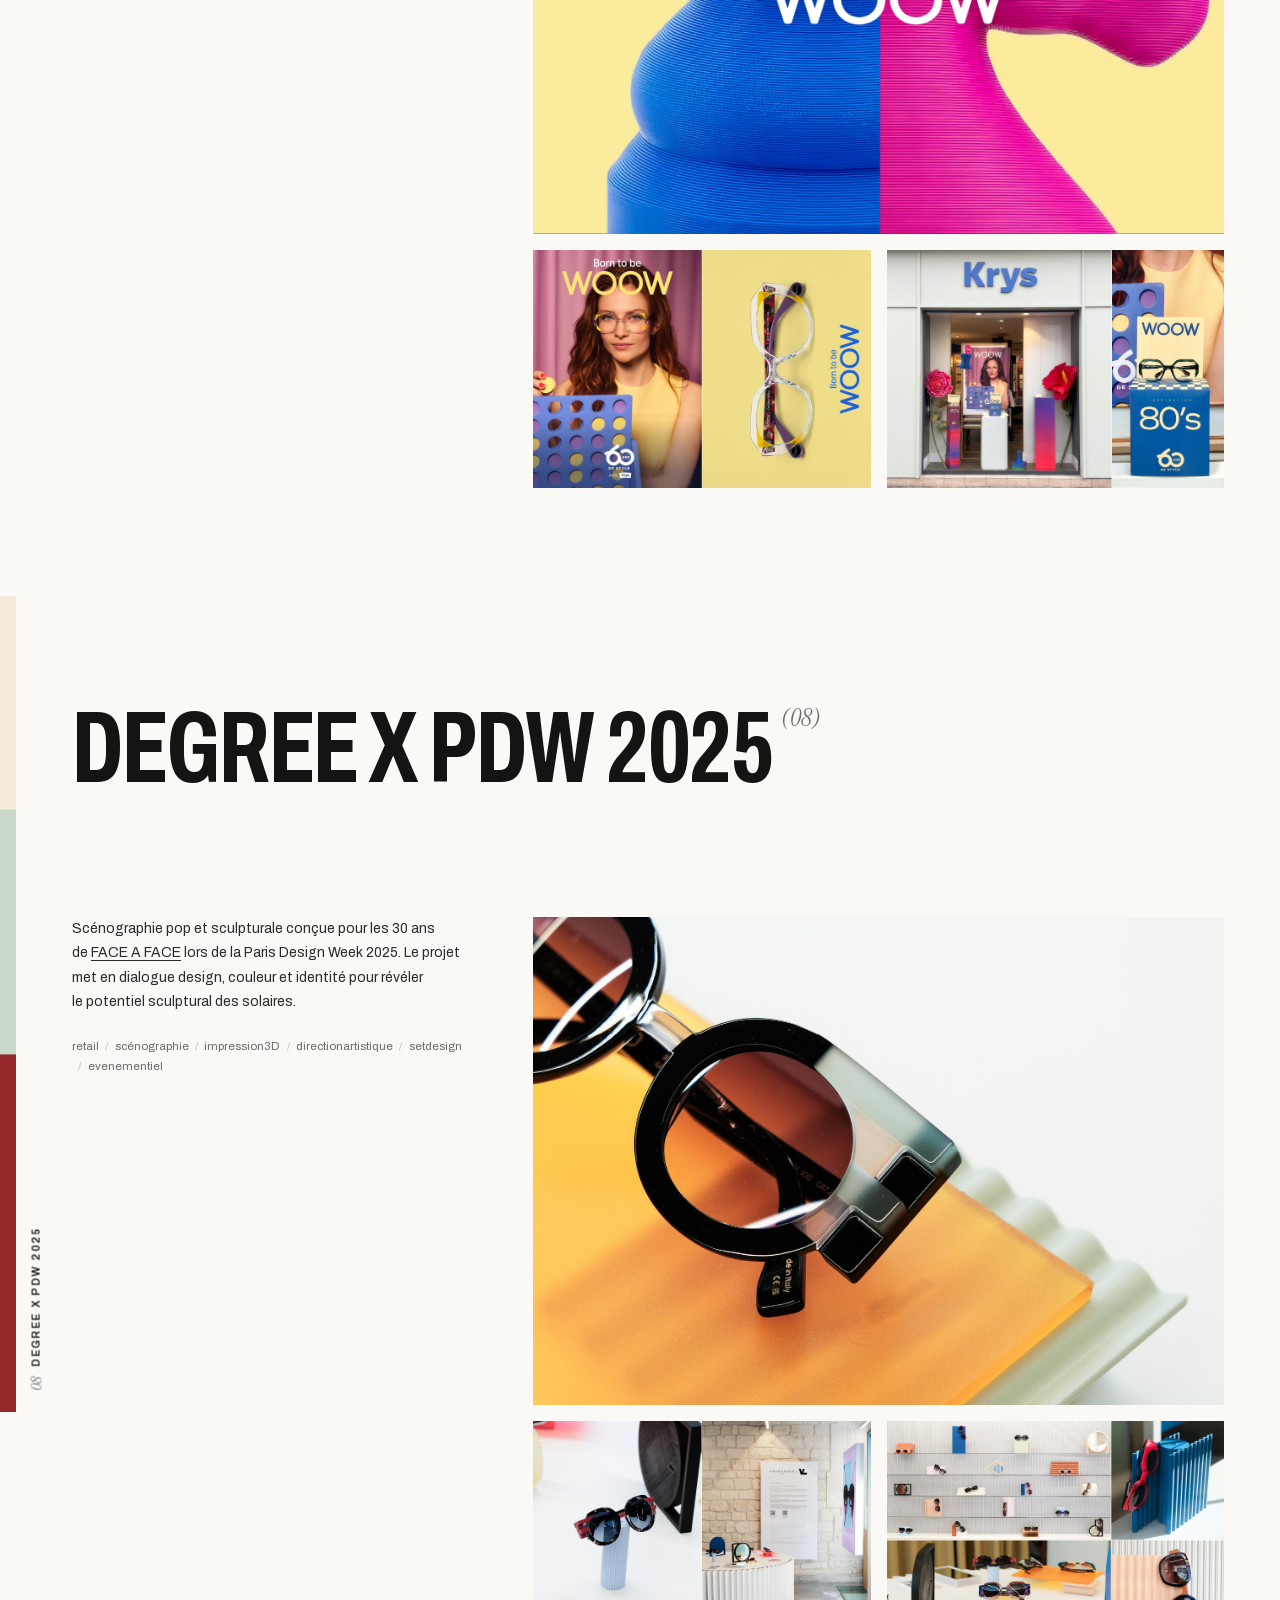
==== commit f17bba7a: "À propos plus concret (expertises et livrables) et nouvelle section Clients liée aux projets ; menu " ====
--- a/index.html
+++ b/index.html
@@ -47,7 +47,7 @@
   </script>
   <link rel="preload" href="/assets/fonts/archivo-latin.woff2" as="font" type="font/woff2" crossorigin>
   <link rel="stylesheet" href="/css/fonts.css?v=5.7">
-  <link rel="stylesheet" href="/css/style.css?v=11.8">
+  <link rel="stylesheet" href="/css/style.css?v=12.0">
 </head>
 <body class="is-loading">
 
@@ -100,20 +100,25 @@
     <div id="projets"></div>
 
     <!-- ============ À PROPOS ============ -->
-    <section class="about" id="a-propos" data-colors="#1c63d7,#f4ebdd,#93272a" data-label="À propos">
+    <section class="about about--k" id="a-propos" data-colors="#1c63d7,#f4ebdd,#93272a" data-label="À propos">
+      <p class="label rv ak__label">À propos</p>
       <div class="about__grid">
         <figure class="about__photo shot"><img src="/assets/img/11-03-2026_02.jpg" alt="Portrait de Valentin Lebigot" loading="lazy"></figure>
         <div class="about__body">
-          <p class="label rv">À propos</p>
-          <h2 class="about__name">
-            <span class="mask"><span class="rise">Valentin Lebigot</span></span>
-            <span class="mask"><span class="rise serif">Directeur artistique &amp; graphiste.</span></span>
-          </h2>
-          <p class="about__lead rv">Basé à Paris, j'accompagne agences, studios et marques dans la conception d'identités <em>qui prennent vie dans l'espace.</em></p>
-          <div class="about__text rv">
-            <p>À la croisée du branding, du design graphique et du design d'espace, j'imagine des dispositifs visuels, signalétiques, scénographiques et des éléments sur mesure qui prolongent l'identité des marques au-delà des supports traditionnels.</p>
-            <p>J'interviens principalement sur des projets de bureaux, PLV, retail, hospitality et identité de lieu, en collaboration avec des agences Design &amp; Build, des studios de création et des marques.</p>
+          <div class="ak__who">
+            <h2 class="ak__name about__name"><span class="mask"><span class="rise">Valentin Lebigot</span></span></h2>
+            <p class="ak__role serif rv">Directeur artistique &amp; graphiste, Paris.</p>
           </div>
+          <p class="ak__lead rv">Formé au design produit (DSAA), je conçois l’identité d’une marque <em>et son application physique</em>&nbsp;: du logotype à la signalétique, de la PLV à l’objet. J’interviens de la conception jusqu’au suivi de fabrication, en direct ou aux côtés d’agences Design&nbsp;&amp;&nbsp;Build.</p>
+          <ol class="ak__exp rv">
+            <li><span class="ak__n">01</span><h3>Identité de marque</h3><p>Plateforme de marque, logotype, charte graphique, système typographique, déclinaisons print et digitales.</p></li>
+            <li><span class="ak__n">02</span><h3>Identité de lieu &amp; signalétique</h3><p>Signalétique directionnelle et identitaire, habillage mural, vitrophanie, wayfinding de bureaux et d’espaces recevant du public.</p></li>
+            <li><span class="ak__n">03</span><h3>Retail &amp; PLV</h3><p>Présentoirs, PLV permanente et temporaire, vitrines, corners, merchandising visuel en point de vente.</p></li>
+            <li><span class="ak__n">04</span><h3>Scénographie &amp; événementiel</h3><p>Stands, expositions, set design, lancements de collection et salons.</p></li>
+            <li><span class="ak__n">05</span><h3>Objet &amp; design produit</h3><p>Objets sur mesure, prototypage et impression 3D, petites séries, packaging.</p></li>
+            <li><span class="ak__n">06</span><h3>Production &amp; suivi</h3><p>Fichiers d’exécution, BAT, choix des matériaux, relation fabricants, contrôle qualité sur site.</p></li>
+          </ol>
+          <p class="ak__tools rv"><span>Outils</span> Illustrator, Photoshop, InDesign, Figma, After Effects, Rhino, SketchUp</p>
 
           <div class="accordion rv">
             <details>
@@ -139,18 +144,6 @@
               </div></div>
             </details>
             <details>
-              <summary>Compétences<i></i></summary>
-              <div class="acc__body"><div>
-                <dl class="cv-list">
-                  <dt>Direction Artistique &amp; Identité</dt><dd>Branding, storytelling, multi-supports</dd>
-                  <dt>Design d’espace &amp; retail</dt><dd>Signalétique, PLV, vitrines, scénographie</dd>
-                  <dt>Design produit</dt><dd>Objets sur mesure, impression 3D, développement</dd>
-                  <dt>Production &amp; exécution</dt><dd>Print, fabrication, suivi technique</dd>
-                  <dt>Logiciels</dt><dd>Illustrator, Photoshop, InDesign, Figma, After Effects, Rhino</dd>
-                </dl>
-              </div></div>
-            </details>
-            <details>
               <summary>Expositions &amp; Conférences<i></i></summary>
               <div class="acc__body"><div>
                 <dl class="cv-list">
@@ -186,6 +179,15 @@
     </section>
 
     <!-- ============ CONTACT ============ -->
+    <!-- ============ CLIENTS ============ -->
+    <section class="clients" id="clients" aria-labelledby="clients-t">
+      <div class="cl__head">
+        <p class="label rv" id="clients-t">Clients &amp; collaborations</p>
+        <p class="cl__note rv"><em>Institutions, marques et agences</em> — chaque nom renvoie au projet réalisé (numéro).</p>
+      </div>
+      <ul class="cl__wall"><li class="is-proj"><a href="#collection-produit">Centre Pompidou<sup>01</sup></a></li><li class="is-proj"><a href="#scenographie-retail">DEGREE Eyewear Group<sup>08</sup></a></li><li class="is-proj"><a href="#face-a-face-marker">Face à Face Paris<sup>03</sup></a></li><li class="is-proj"><a href="#collection-produit">Fondation Louis Vuitton<sup>01</sup></a></li><li class="is-proj"><a href="#surval-4-all">Génie des Lieux<sup>06</sup></a></li><li class="is-proj"><a href="#collection-produit">Klin d’Oeil<sup>01</sup></a></li><li class="is-proj"><a href="#born-to-be-woow">Krys Group<sup>07</sup></a></li><li class="is-proj"><a href="#collection-produit">Les Arts Décoratifs<sup>01</sup></a></li><li class="is-proj"><a href="#collection-produit">Monoprix<sup>01</sup></a></li><li class="is-proj"><a href="#collection-produit">Palais de Tokyo<sup>01</sup></a></li><li class="is-proj"><a href="#trobos">Papier Merveille<sup>09</sup></a></li><li class="is-proj"><a href="#collection-produit">Papier Tigre<sup>01</sup></a></li><li class="is-proj"><a href="#brasserie-le-s">Servier Monde<sup>05</sup></a></li><li class="is-proj"><a href="#brasserie-le-s">Watt Design &amp; Build<sup>05</sup></a></li><li class="is-proj"><a href="#born-to-be-woow">WOOW eyewear<sup>07</sup></a></li></ul>
+    </section>
+
     <section class="contact" id="contact" data-colors="#1c63d7,#f4ebdd,#93272a" data-label="Contact">
       <div class="contact__inner">
         <p class="label rv">Contact</p>
@@ -206,6 +208,6 @@
     </section>
   </main>
 
-  <script src="/js/main.js?v=12.5"></script>
+  <script src="/js/main.js?v=12.6"></script>
 </body>
 </html>
--- a/css/style.css
+++ b/css/style.css
@@ -787,7 +787,63 @@
 /* téléphone : l'en-tête garde son voile clair mais sans flou en temps réel (très coûteux au défilement) */
 @media (max-width: 900px) {
   .head::before { -webkit-backdrop-filter: none; backdrop-filter: none; background: color-mix(in srgb, var(--bg) 94%, transparent); }
-  .head__nav { -webkit-backdrop-filter: none; backdrop-filter: none; background: color-mix(in srgb, var(--bg) 97%, transparent); }
+  .head__nav { -webkit-backdrop-filter: none; backdrop-filter: none; background: var(--bg); }   /* menu plein écran opaque : rien ne transparaît derrière */
 }
 /* lignes qui ondulent : à l'arrêt quand elles sont hors de l'écran */
 .lines.is-off .intro__col, .hero__lines.is-off .intro__col { animation-play-state: paused; }
+
+/* =========================================================
+   À propos (éditorial et concret) + Clients — aucune couleur ajoutée, tout est typographique
+   ========================================================= */
+.about--k { padding-top: clamp(110px, 16vh, 190px); }
+.ak__label { margin-bottom: clamp(24px, 4vh, 40px); }
+.ak__who { display: flex; flex-wrap: wrap; align-items: baseline; gap: 6px 18px; margin: 0 0 clamp(24px, 4vh, 36px); }
+.ak__name, .about--k .ak__name { margin: 0; font-variation-settings: "wdth" 62; font-weight: 700; text-transform: uppercase;
+  font-size: clamp(30px, 3vw, 52px); line-height: .94; letter-spacing: -.005em; }
+.ak__role { margin: 0; font-size: clamp(19px, 1.6vw, 26px); color: var(--ink-soft); }
+.ak__lead { margin: 0 0 clamp(30px, 5vh, 46px); max-width: 680px; font-size: clamp(19px, 1.6vw, 26px); font-weight: 500; line-height: 1.32; letter-spacing: -.015em; }
+.ak__lead em { font-family: var(--serif); font-weight: 400; }
+/* expertises : index numéroté, comme la liste des projets — intitulé en capitales étroites, livrables précis */
+.ak__exp { margin: 0 0 18px; padding: 0; list-style: none; max-width: 760px; border-top: 1px solid var(--line); }
+.ak__exp li { display: grid; grid-template-columns: 34px minmax(0, 15em) minmax(0, 1fr); column-gap: 16px; align-items: baseline;
+  padding: 15px 0 16px; border-bottom: 1px solid var(--line); }
+.ak__n { font-family: var(--serif); font-style: italic; font-size: 15px; color: var(--ink-soft); }
+.ak__exp h3 { margin: 0; font-variation-settings: "wdth" 62; font-weight: 700; text-transform: uppercase; font-size: clamp(19px, 1.5vw, 24px); line-height: 1; letter-spacing: 0; }
+.ak__exp p { margin: 0; font-size: 14px; line-height: 1.6; color: var(--text); }
+.ak__tools { margin: 0 0 clamp(36px, 6vh, 56px); font-size: 12.5px; color: var(--ink-soft); }
+.ak__tools span { margin-right: 10px; font-size: 10.5px; font-weight: 600; letter-spacing: .14em; text-transform: uppercase; color: var(--ink); }
+
+.clients { padding: clamp(90px, 14vh, 170px) var(--pad) clamp(80px, 13vh, 150px) calc(var(--rail) + var(--pad)); border-top: 1px solid var(--line); }
+.cl__head { display: flex; flex-wrap: wrap; justify-content: space-between; align-items: baseline; gap: 8px 30px; margin-bottom: clamp(26px, 5vh, 50px); }
+.cl__head .label { margin: 0; }
+.cl__note { margin: 0; font-size: 12px; color: var(--ink-soft); }
+.cl__note em { font-family: var(--serif); font-size: 16px; color: var(--ink); }
+/* un mur de noms : capitales étroites, en continu, séparés par de fines barres obliques en italique */
+.cl__wall { margin: 0; padding: 0; list-style: none; display: flex; flex-wrap: wrap; align-items: baseline;
+  font-variation-settings: "wdth" 62; font-weight: 700; text-transform: uppercase;
+  font-size: clamp(30px, 4.4vw, 84px); line-height: 1.02; letter-spacing: -.005em; }
+.cl__wall li { display: inline-flex; align-items: baseline; color: var(--ink-soft);
+  opacity: 0; transform: translateY(.35em); transition: opacity .8s var(--ease), transform .9s var(--ease); transition-delay: calc(var(--i, 0) * 35ms); }
+.cl__wall.in li { opacity: 1; transform: none; }
+.cl__wall li:not(:last-child)::after { content: "/"; margin: 0 .28em; font-family: var(--serif); font-style: italic; font-weight: 400; color: var(--faint); font-variation-settings: normal; }
+.cl__wall a { color: inherit; text-decoration: none; transition: color .35s var(--ease); }
+.cl__wall .is-proj { color: var(--ink); }
+.cl__wall sup { margin-left: .12em; font-family: var(--serif); font-style: italic; font-weight: 400; font-variation-settings: normal; text-transform: none;
+  font-size: .3em; letter-spacing: 0; vertical-align: top; position: relative; top: .25em; color: var(--ink-soft); }
+/* au survol, le nom passe en italique : le jeu capitales étroites / italique du site */
+@media (hover: hover) {
+  .cl__wall a:hover { font-family: var(--serif); font-style: italic; font-weight: 400; text-transform: none; font-variation-settings: normal; letter-spacing: -.01em; }
+  .cl__wall:hover li:not(:hover) { color: var(--ink-soft); }
+}
+@media (max-width: 900px) {
+  .about--k { padding-top: 90px; }
+  .ak__label { padding-left: 16px; }
+  .ak__lead { font-size: 18px; }
+  .ak__exp li { grid-template-columns: 28px minmax(0, 1fr); row-gap: 6px; padding: 14px 0; }
+  .ak__exp p { grid-column: 2; font-size: 14px; }
+  .ak__exp h3 { font-size: 20px; }
+  .clients { padding: 80px var(--pad) 80px calc(var(--rail) + var(--pad) + 16px); }
+  .cl__wall { font-size: clamp(26px, 8vw, 40px); line-height: 1.06; }
+  .cl__note { flex-basis: 100%; }
+}
+@media (prefers-reduced-motion: reduce) { .cl__wall li { opacity: 1; transform: none; transition: none; } }
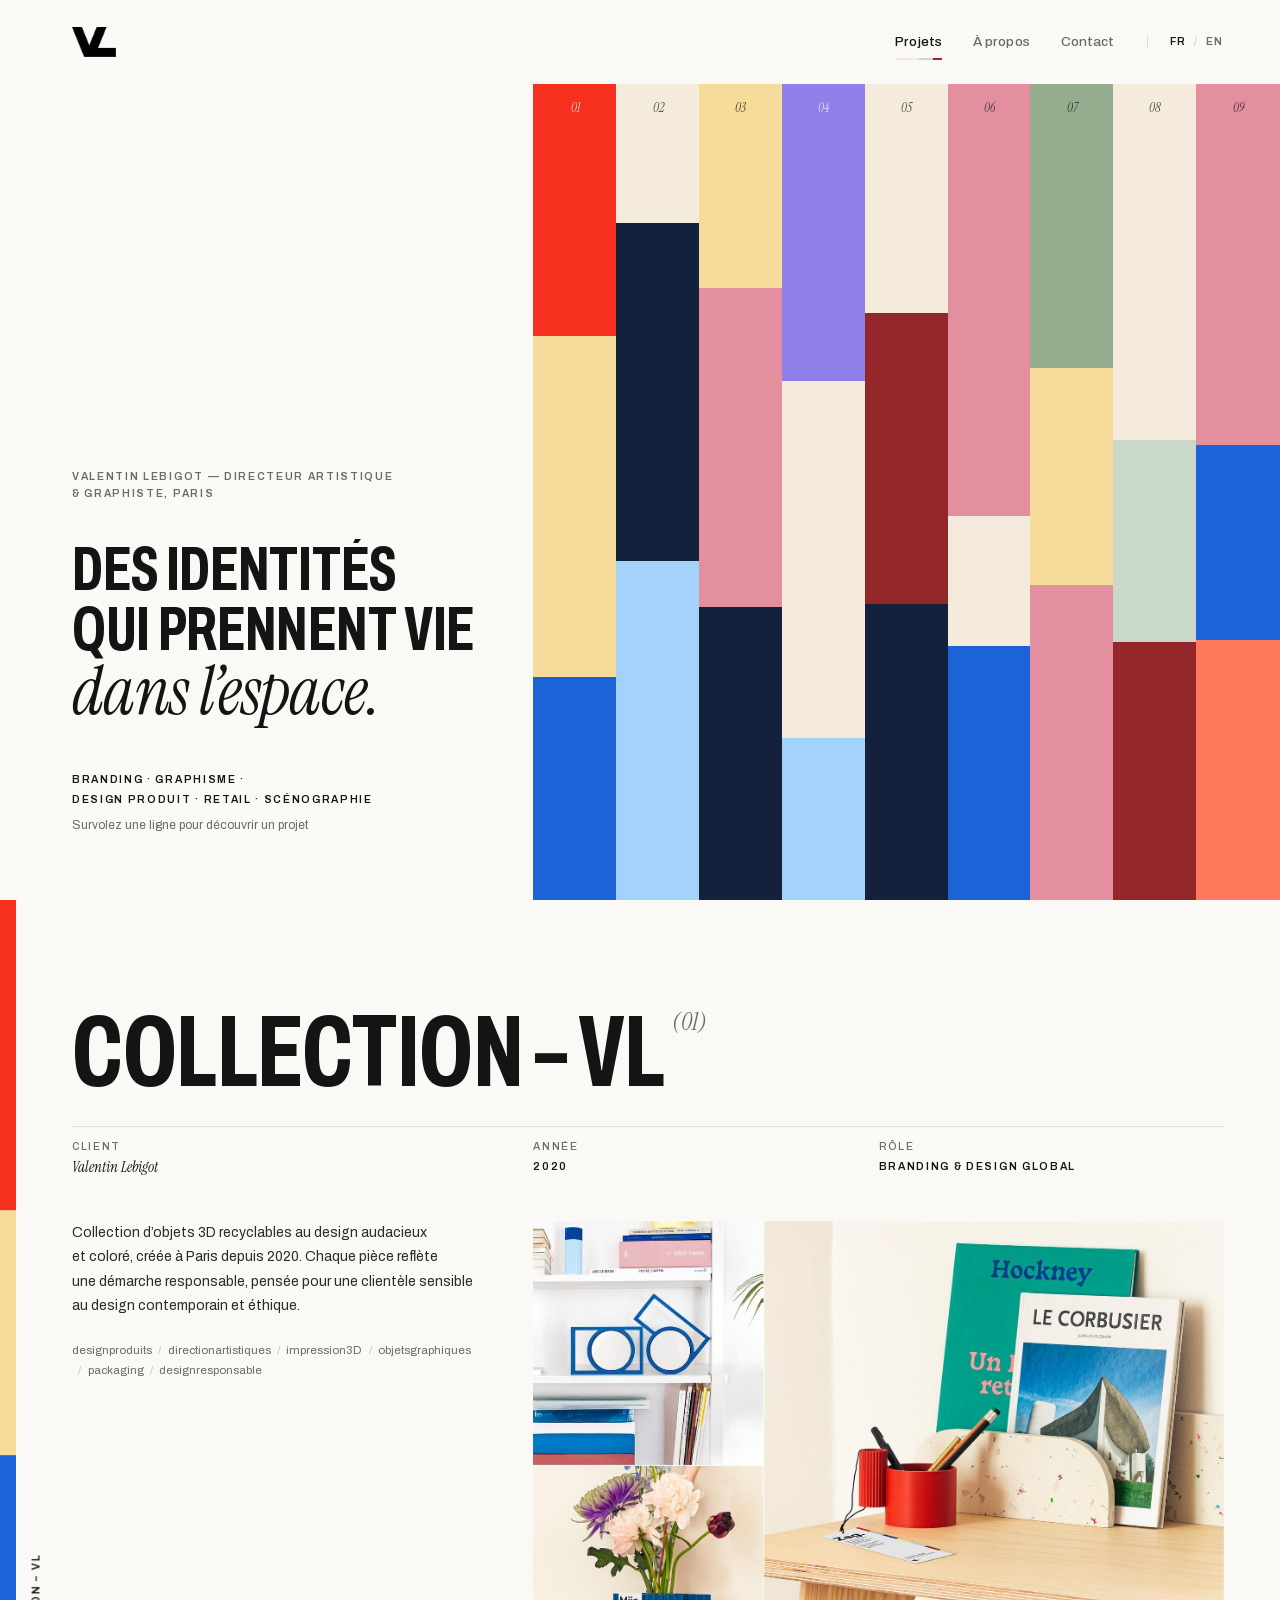
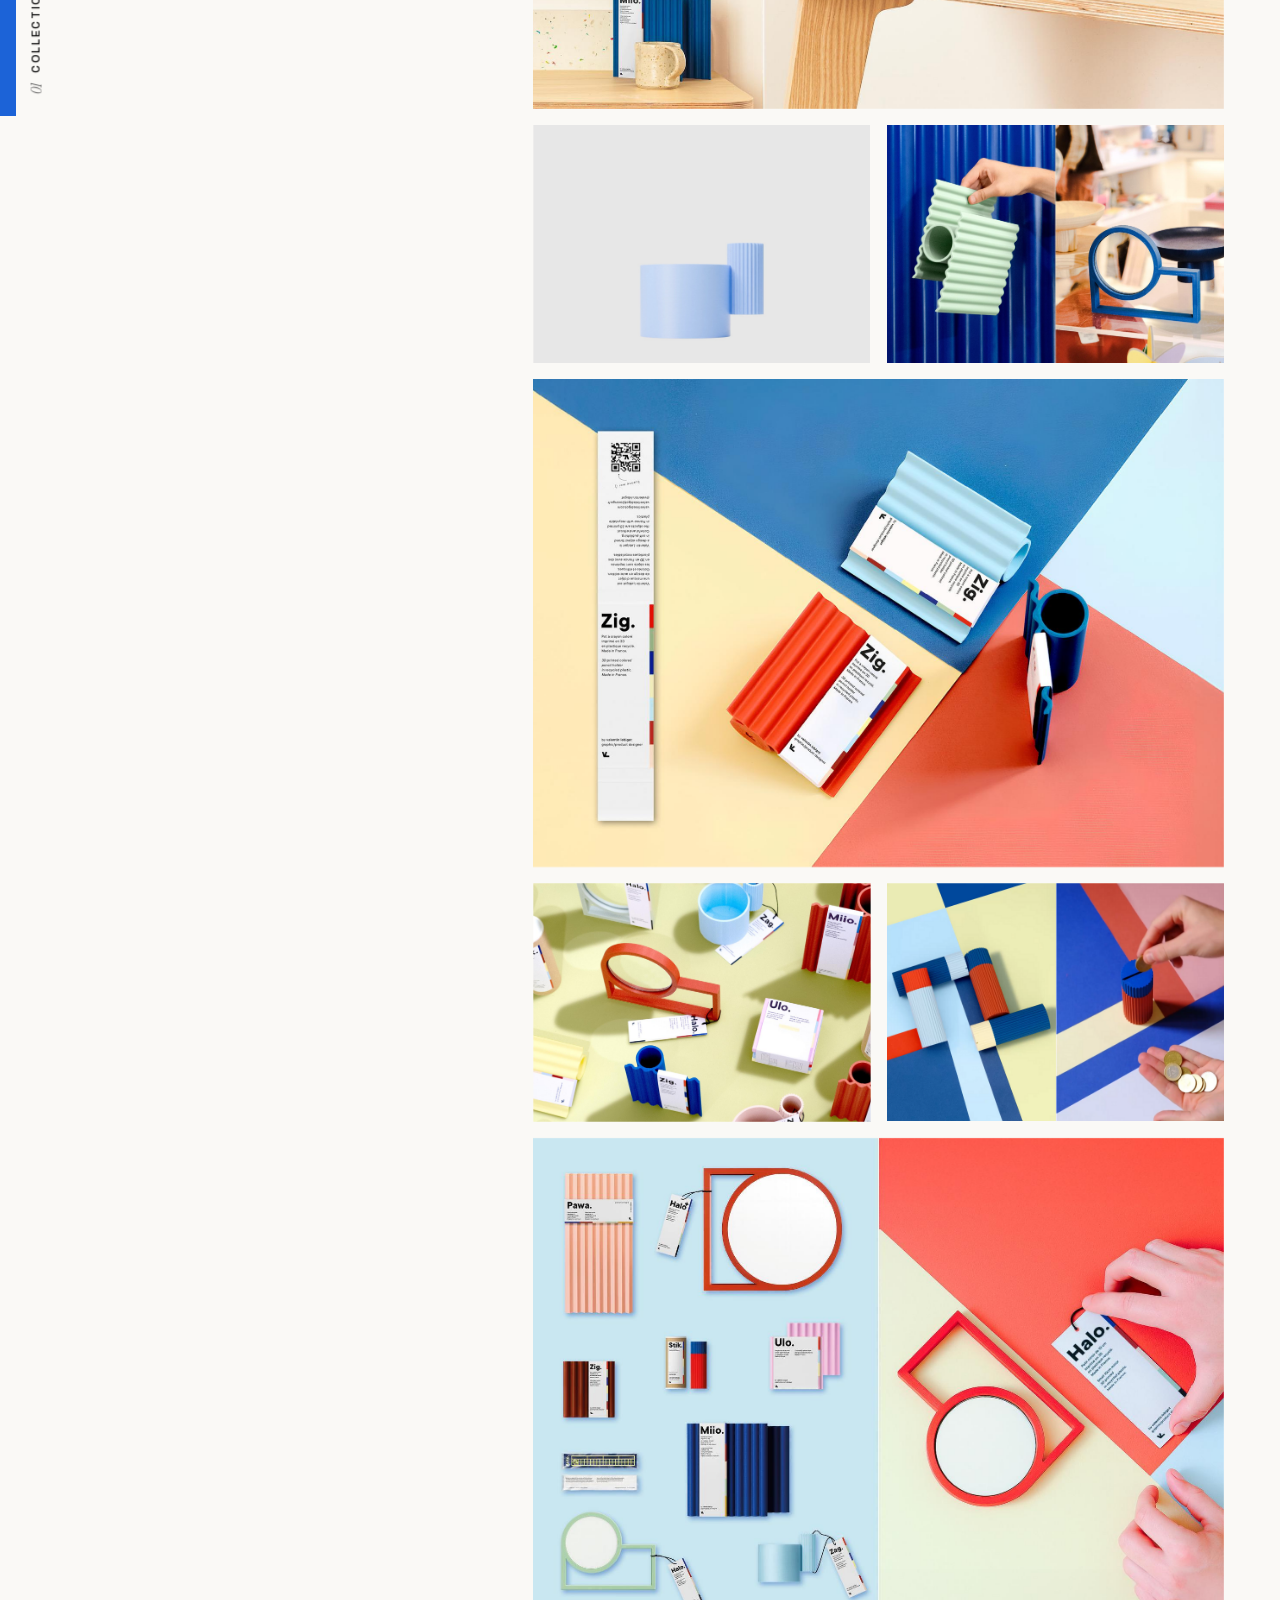
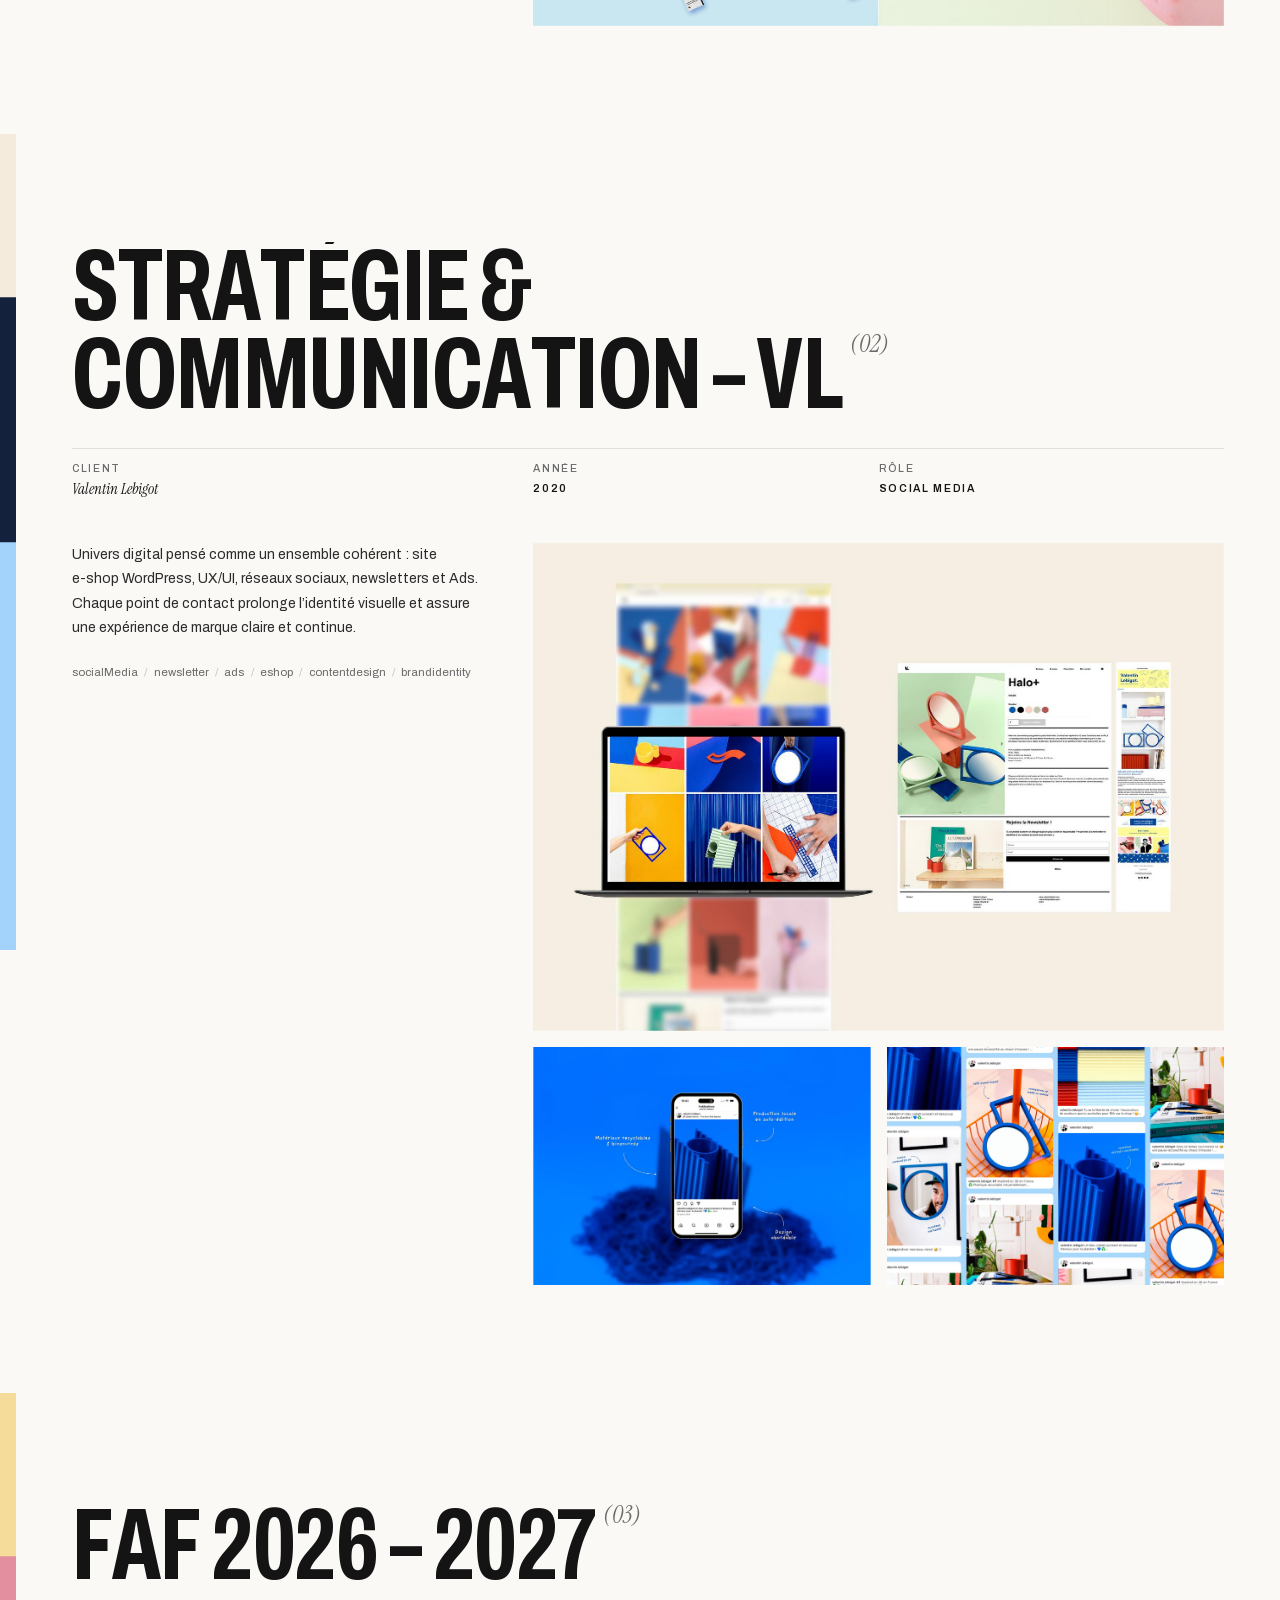
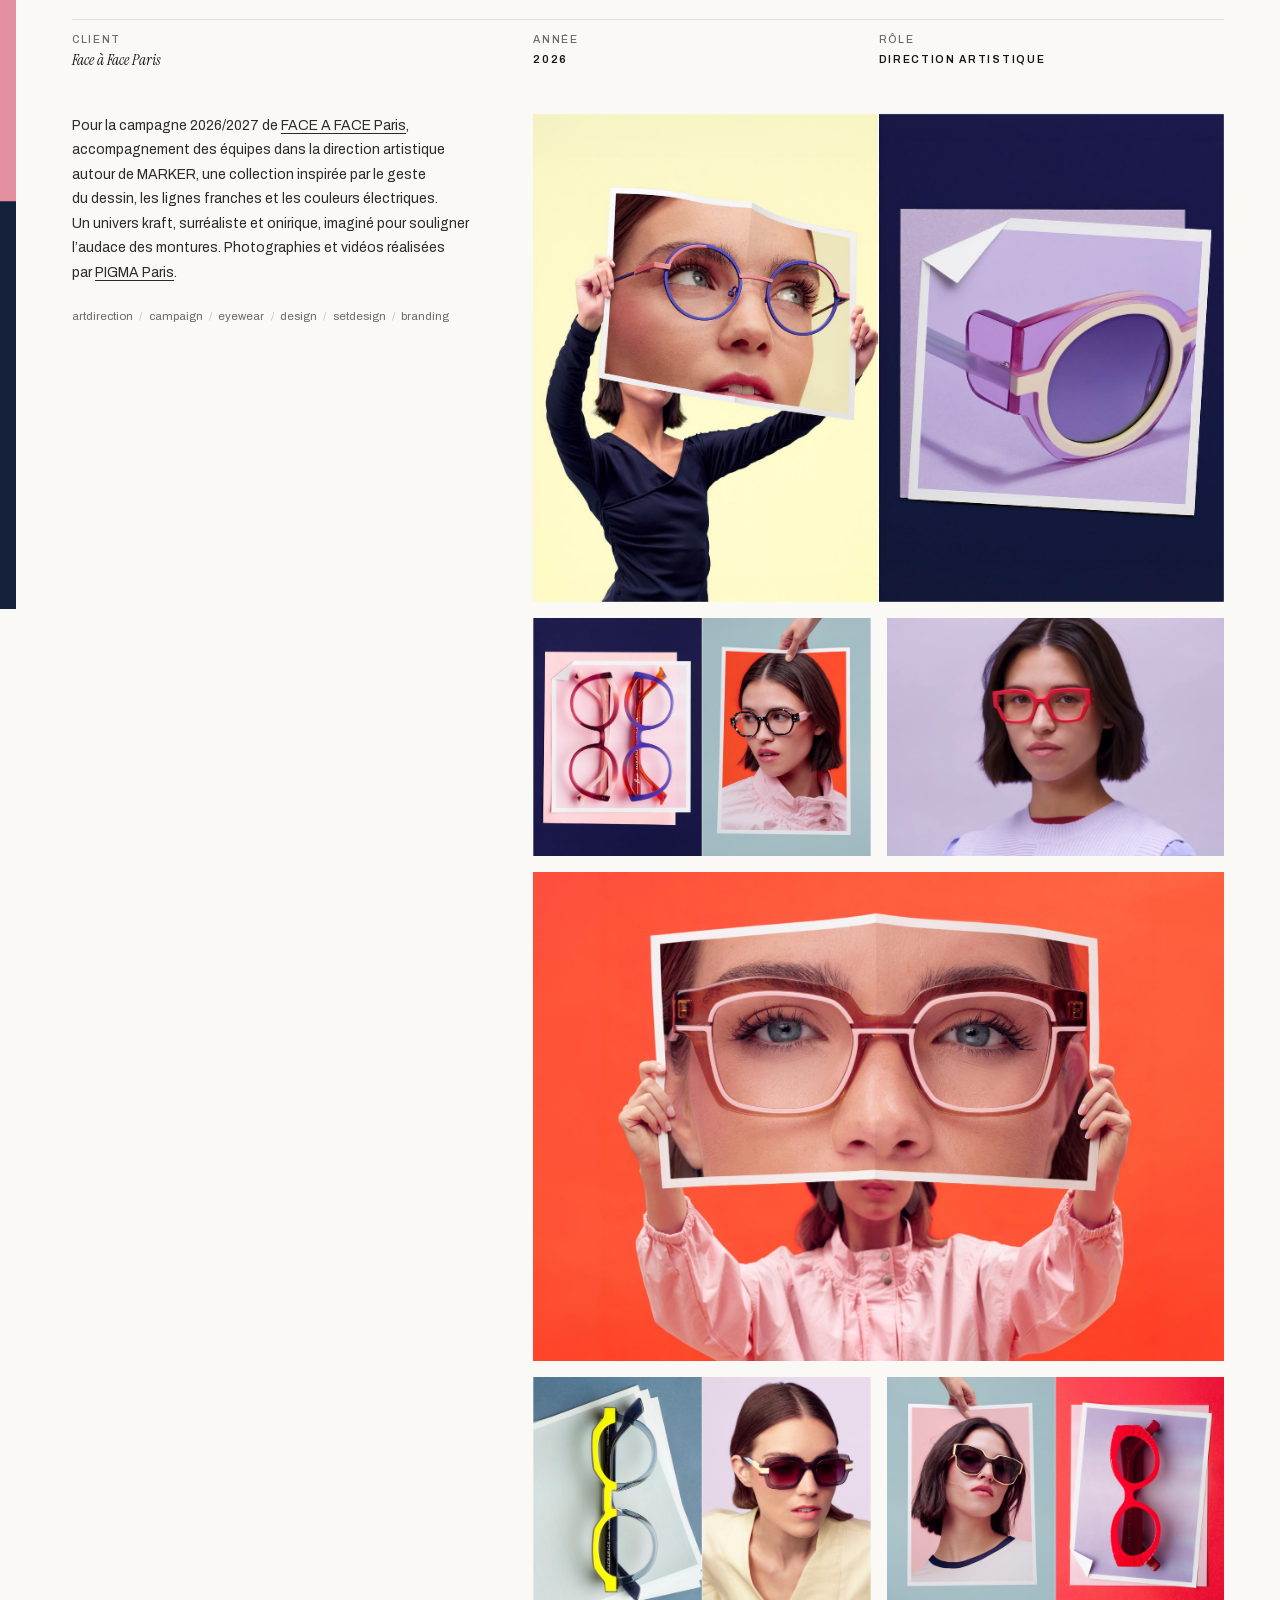
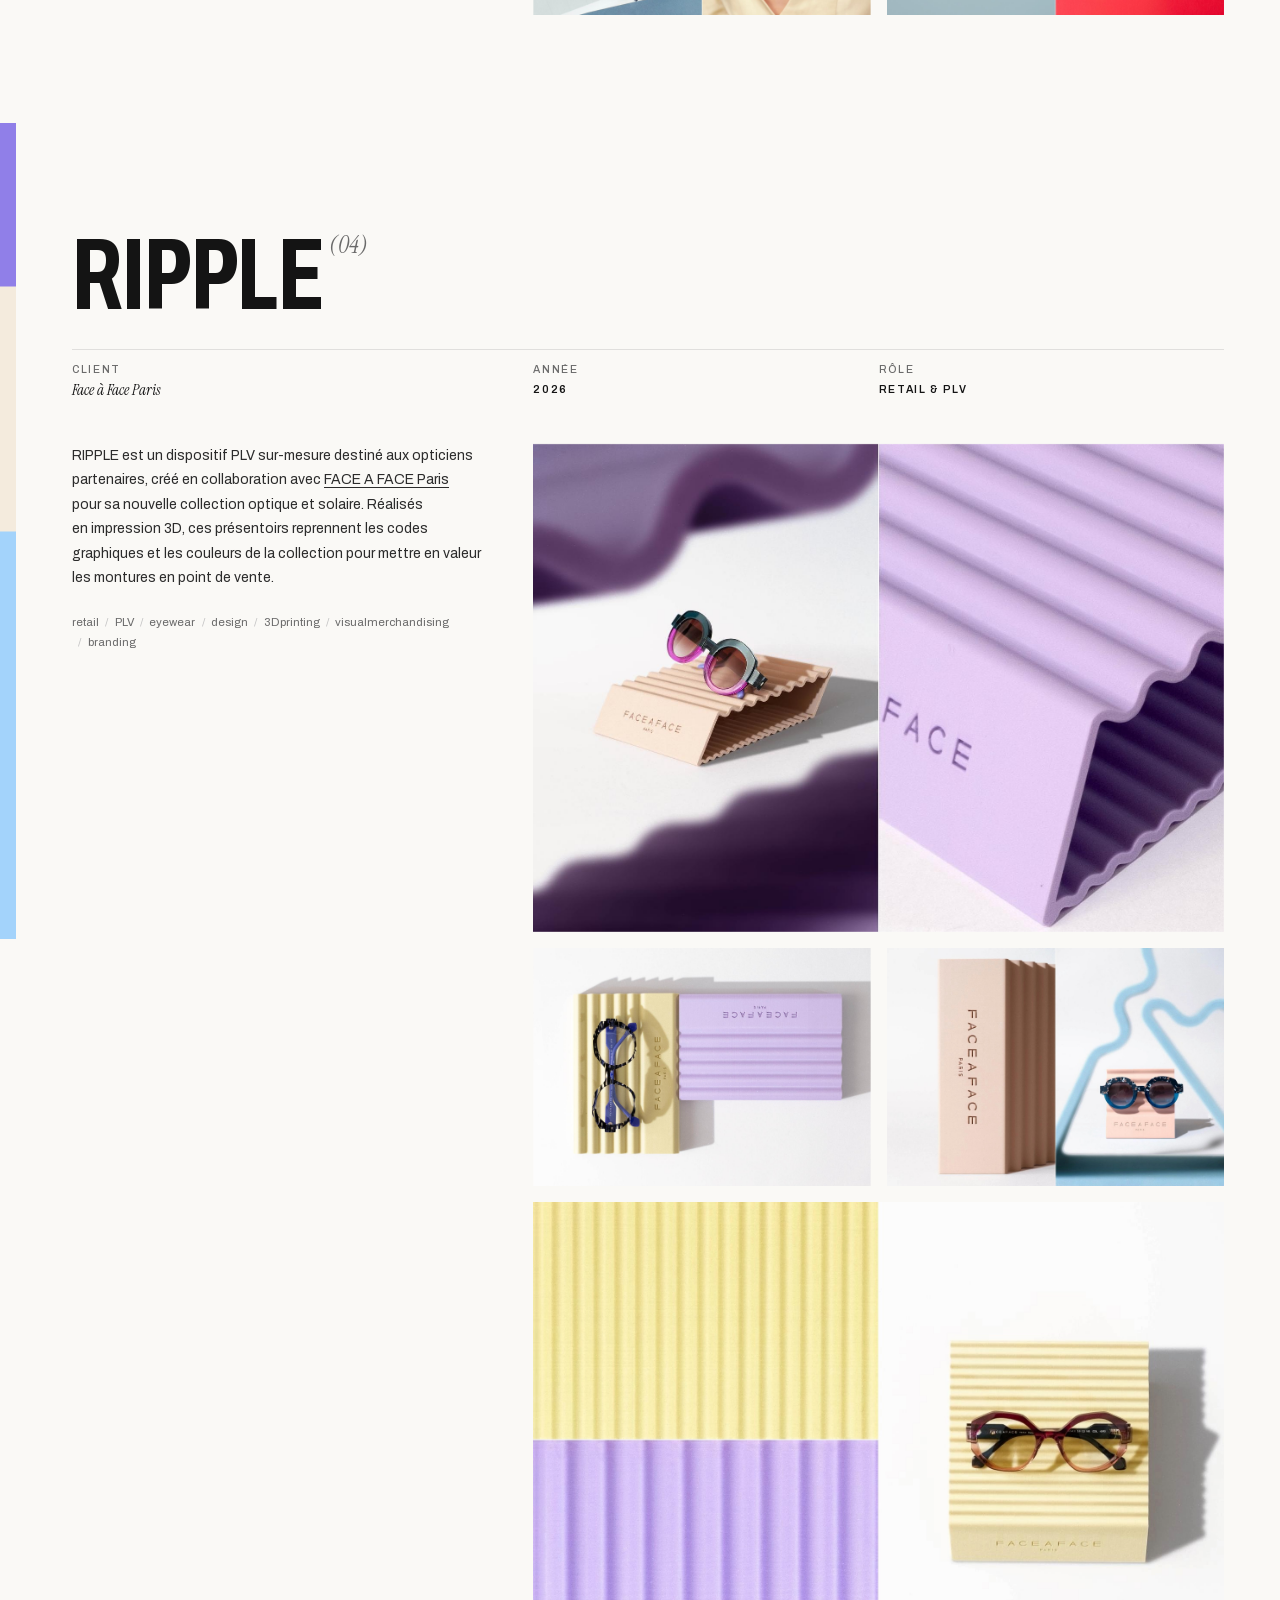
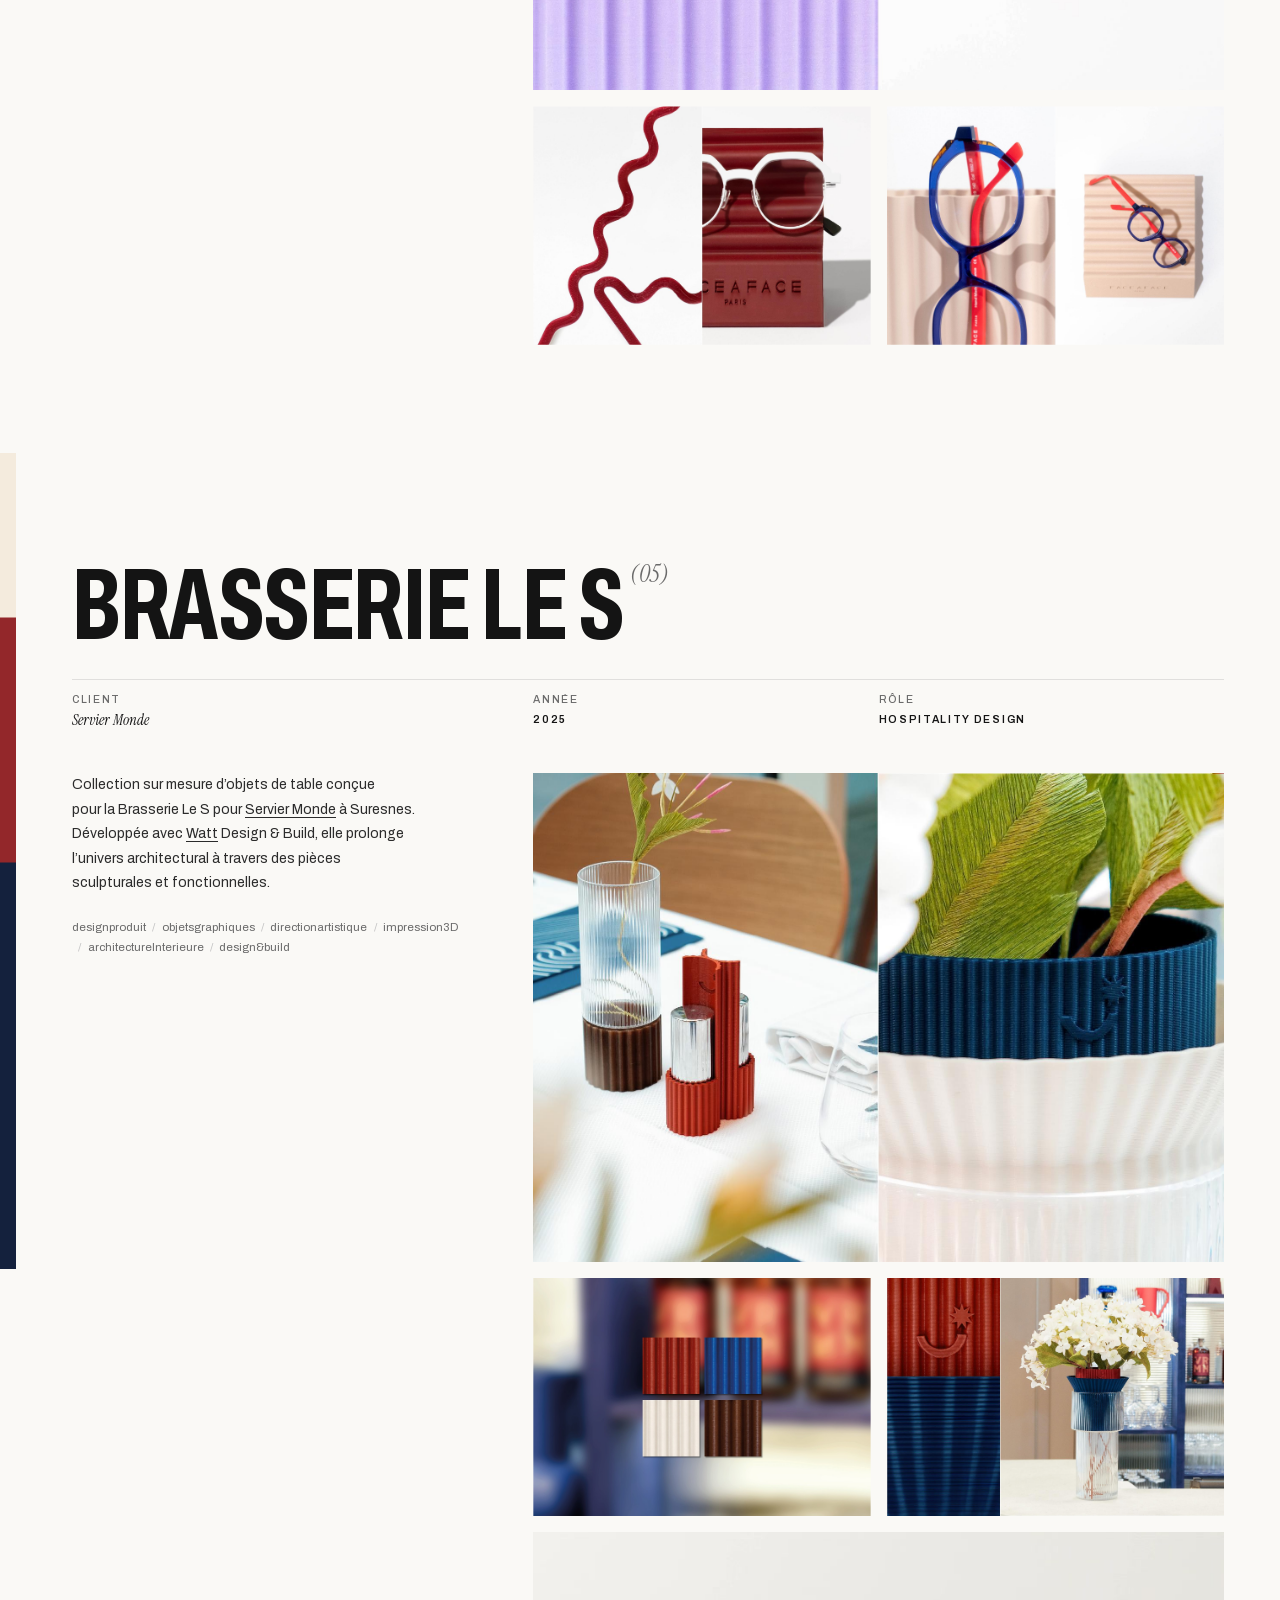
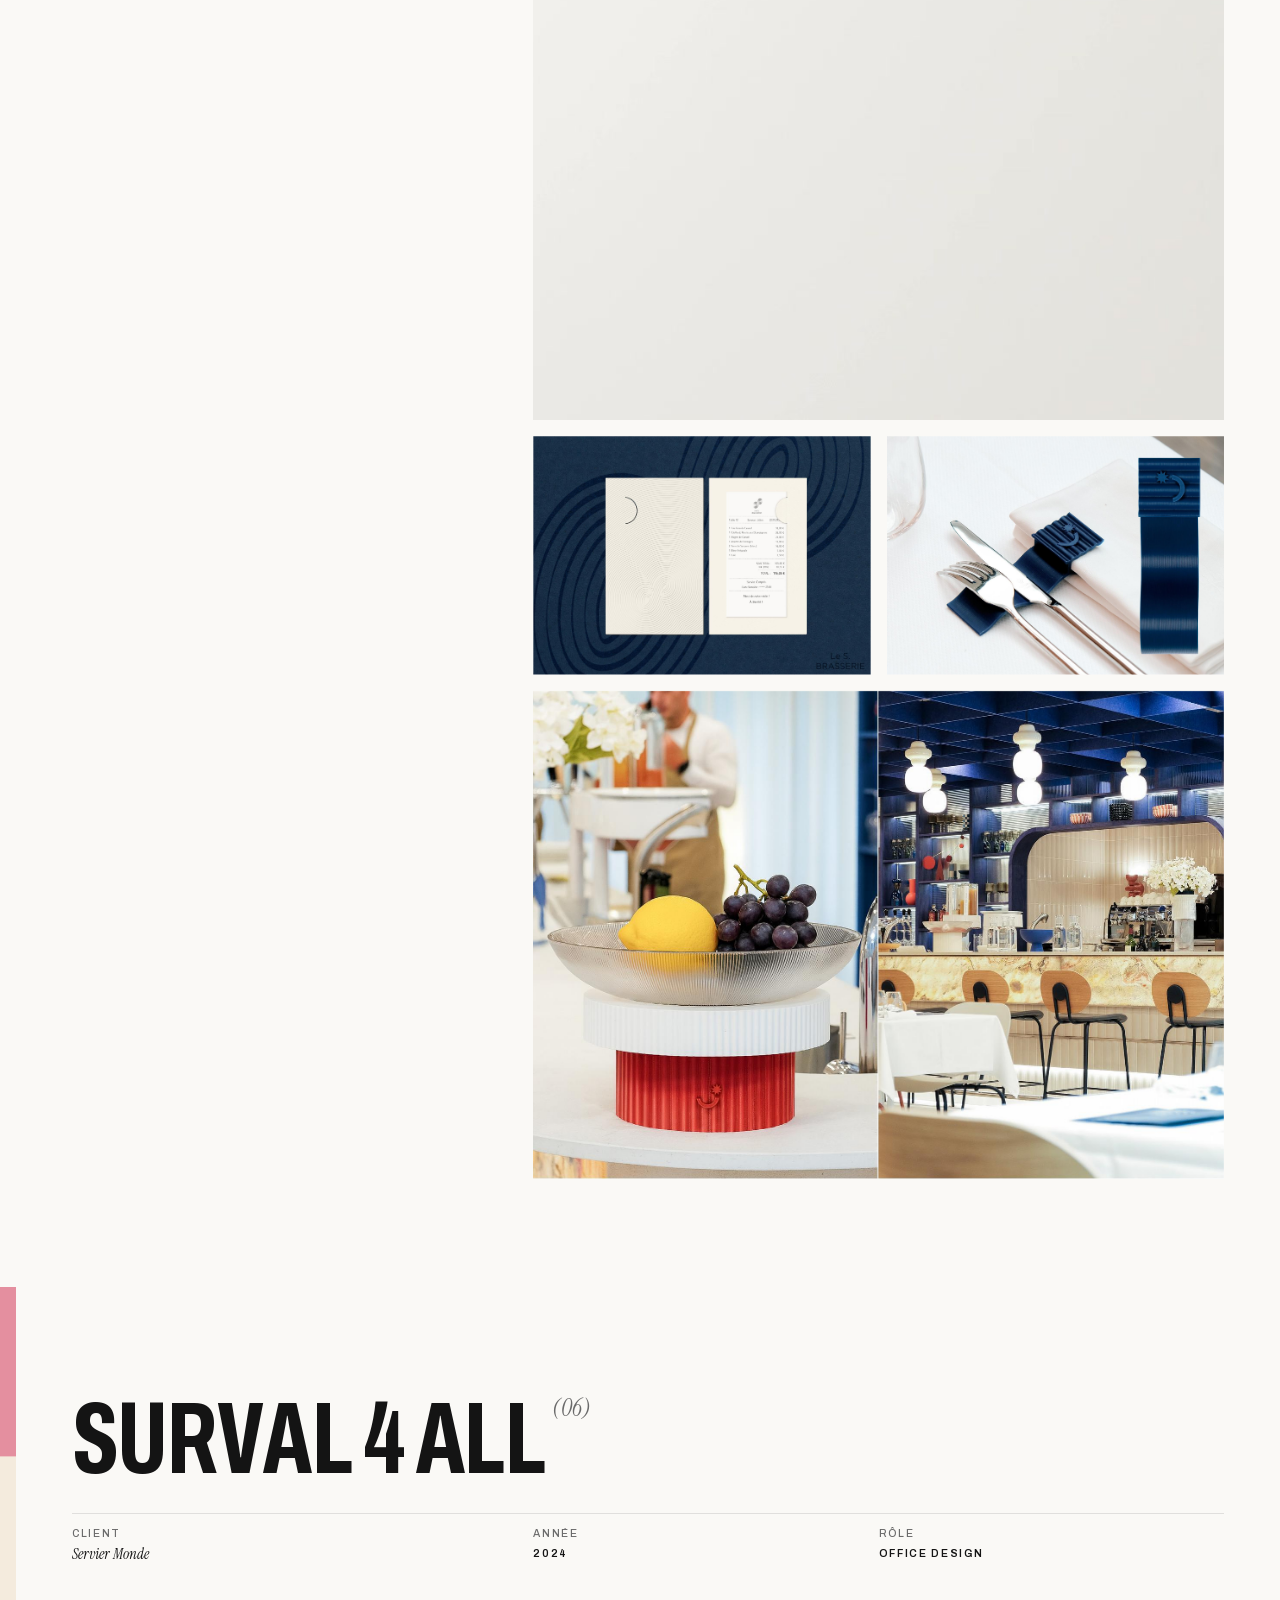
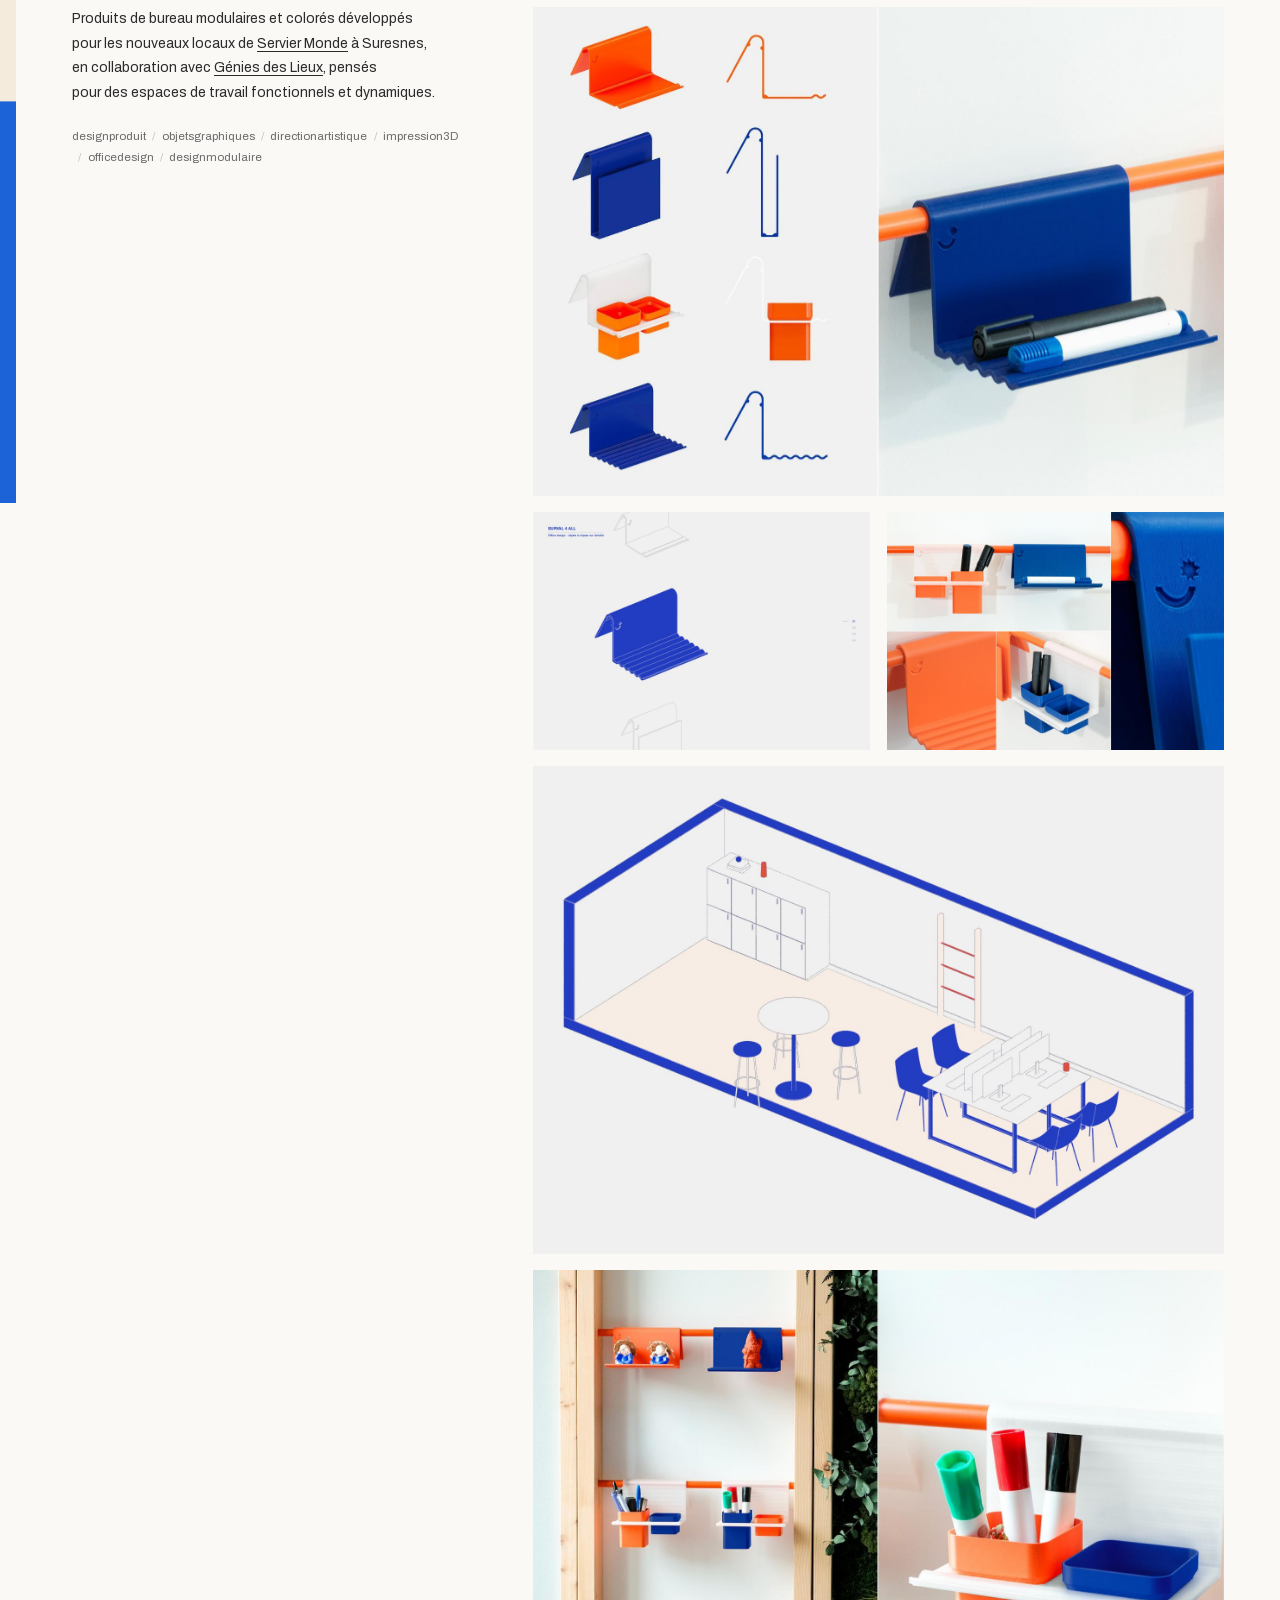
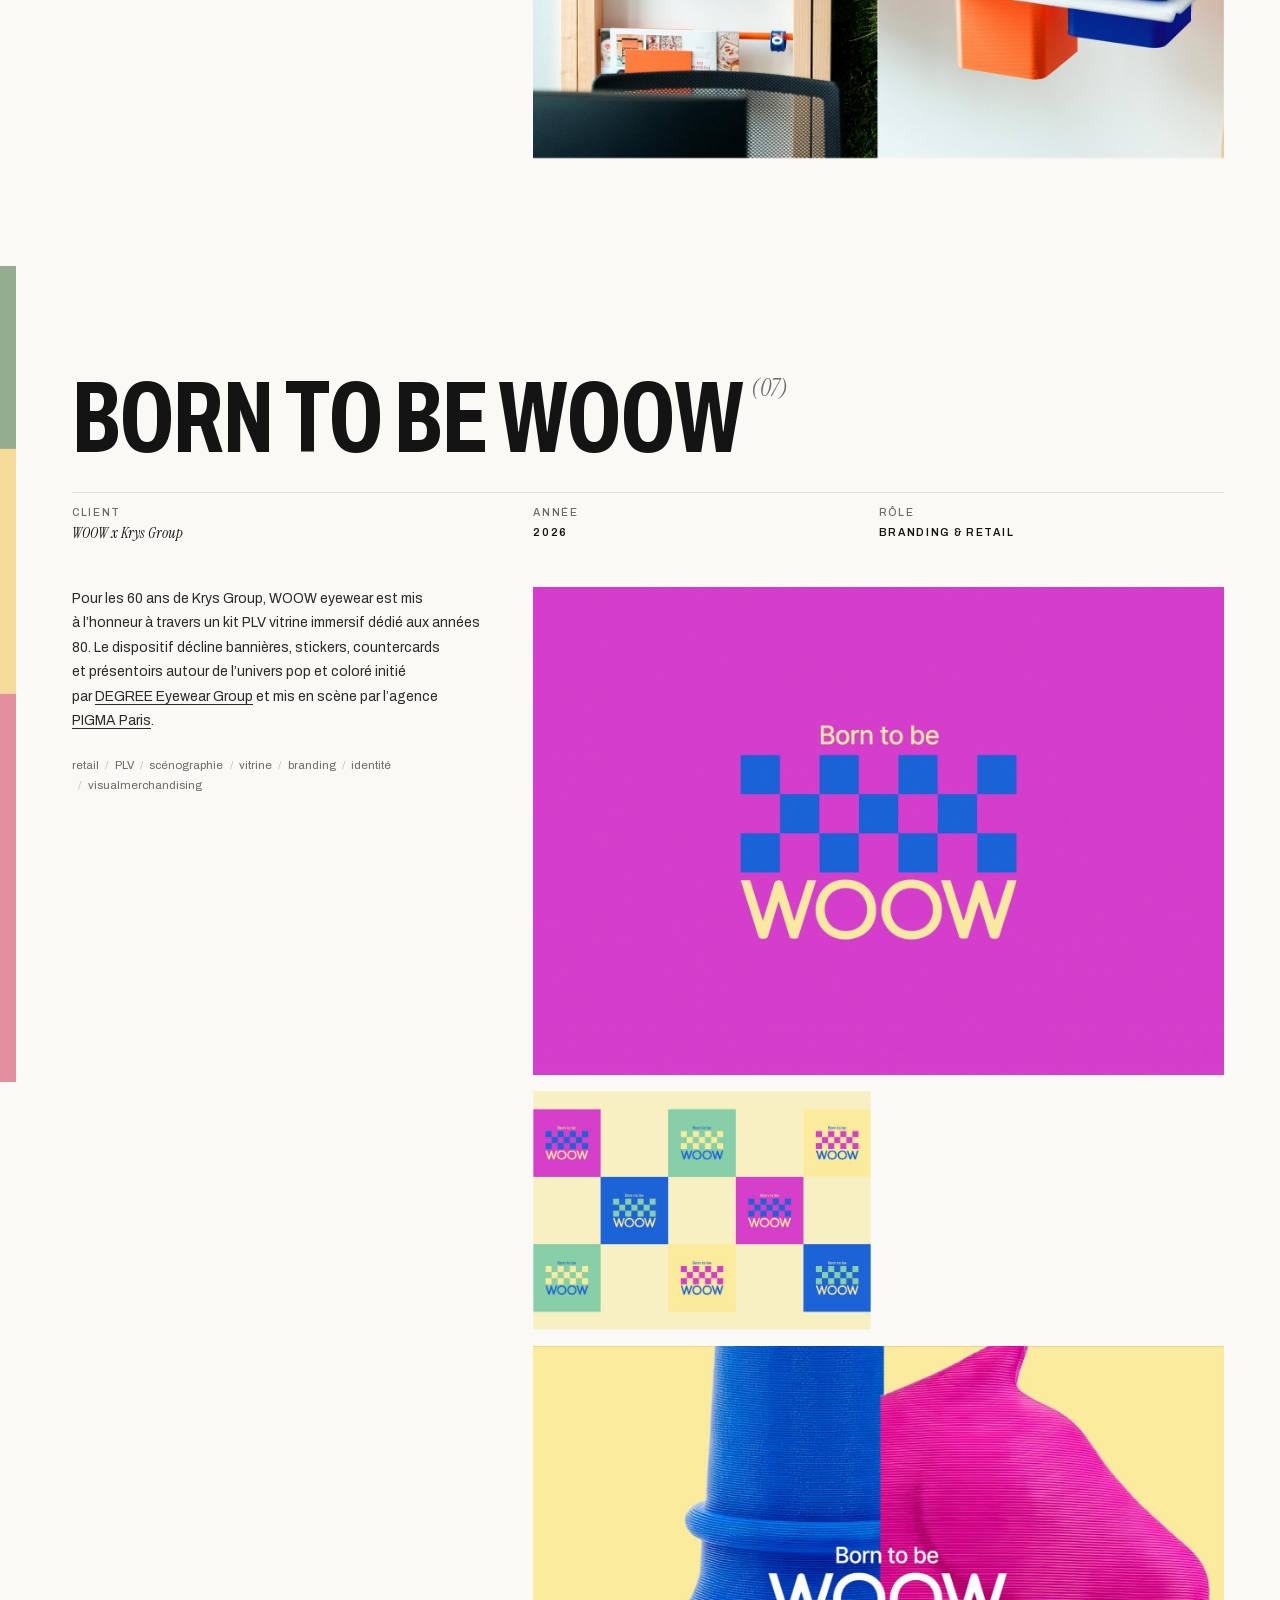
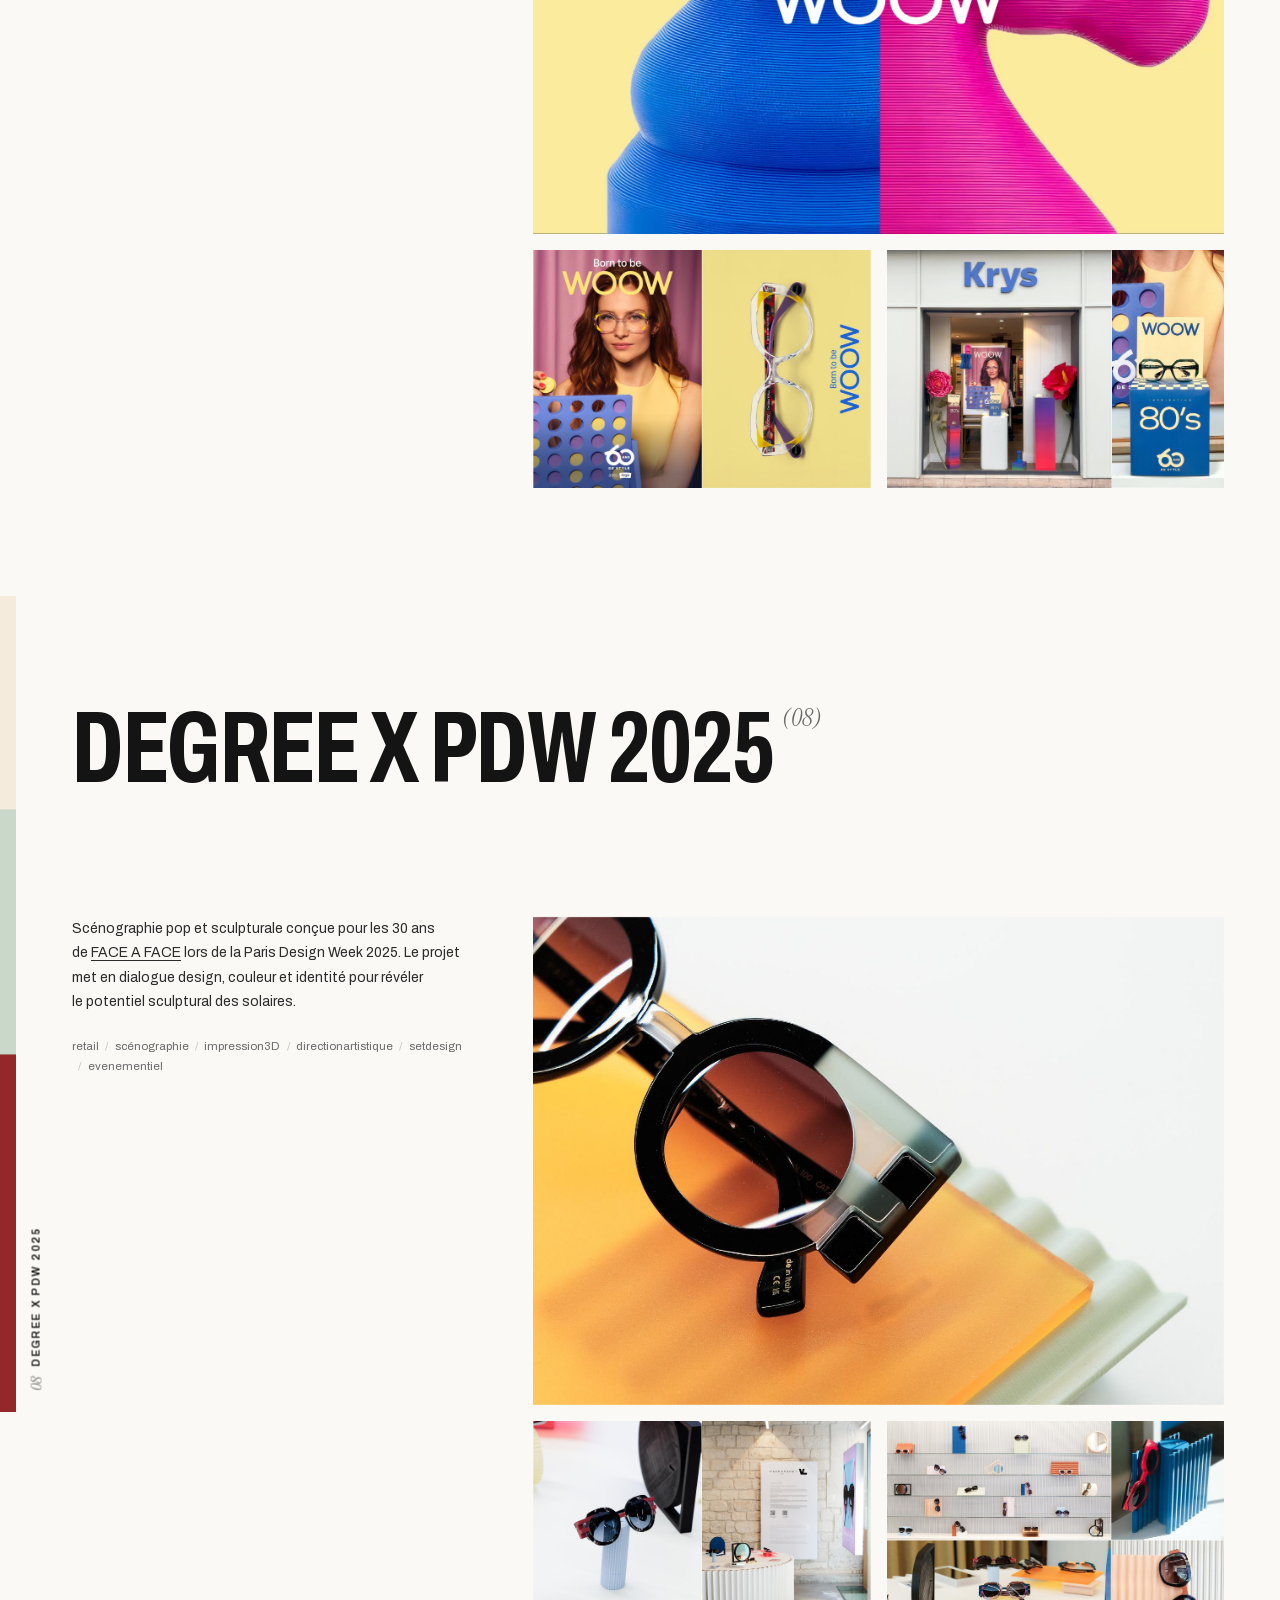
==== commit ab6e4991: "Identité : titres de projets composés lettre à lettre, images dévoilées dans le sens de la frise Co-" ====
--- a/index.html
+++ b/index.html
@@ -47,7 +47,7 @@
   </script>
   <link rel="preload" href="/assets/fonts/archivo-latin.woff2" as="font" type="font/woff2" crossorigin>
   <link rel="stylesheet" href="/css/fonts.css?v=5.7">
-  <link rel="stylesheet" href="/css/style.css?v=12.0">
+  <link rel="stylesheet" href="/css/style.css?v=12.3">
 </head>
 <body class="is-loading">
 
@@ -208,6 +208,6 @@
     </section>
   </main>
 
-  <script src="/js/main.js?v=12.6"></script>
+  <script src="/js/main.js?v=12.8"></script>
 </body>
 </html>
--- a/css/style.css
+++ b/css/style.css
@@ -847,3 +847,27 @@
   .cl__note { flex-basis: 100%; }
 }
 @media (prefers-reduced-motion: reduce) { .cl__wall li { opacity: 1; transform: none; transition: none; } }
+
+/* =========================================================
+   Identité — mouvements signature (sobres, sans couleur ajoutée)
+   ========================================================= */
+/* titres de projets composés lettre à lettre : chaque lettre monte à son tour */
+.work__big .rise.is-split { transform: none; }
+.work__big .wd { display: inline; white-space: nowrap; }
+.work__big .ch { display: inline-block; opacity: 0; transform: translateY(.42em);
+  transition: opacity .7s var(--ease) var(--d, 0s), transform 1s var(--ease) var(--d, 0s); }
+.work__head.in .work__big .ch { opacity: 1; transform: none; }
+.work__big sup { transition: opacity .8s var(--ease) .45s; }
+.work__head:not(.in) .work__big sup { opacity: 0; }
+
+/* images dévoilées de haut en bas, dans le sens de la frise, avec un léger recul de l'image */
+/* (le rideau est porté par l'image elle-même : posé sur .shot, il empêcherait de détecter son arrivée à l'écran) */
+.shot > picture, .shot > video, .shot > img { display: block; clip-path: inset(0 0 100% 0); transition: clip-path 1.25s var(--ease-io); }
+.shot.in > picture, .shot.in > video, .shot.in > img { clip-path: inset(0 0 0 0); }
+.shot { background: transparent; }
+.shot img, .shot video { transform: scale(1.06); transition: transform 1.6s var(--ease); }
+.shot.in img, .shot.in video { transform: none; }
+@media (prefers-reduced-motion: reduce) {
+  .shot > picture, .shot > video, .shot > img { clip-path: none; }
+  .shot img, .shot video { transform: none; }
+}
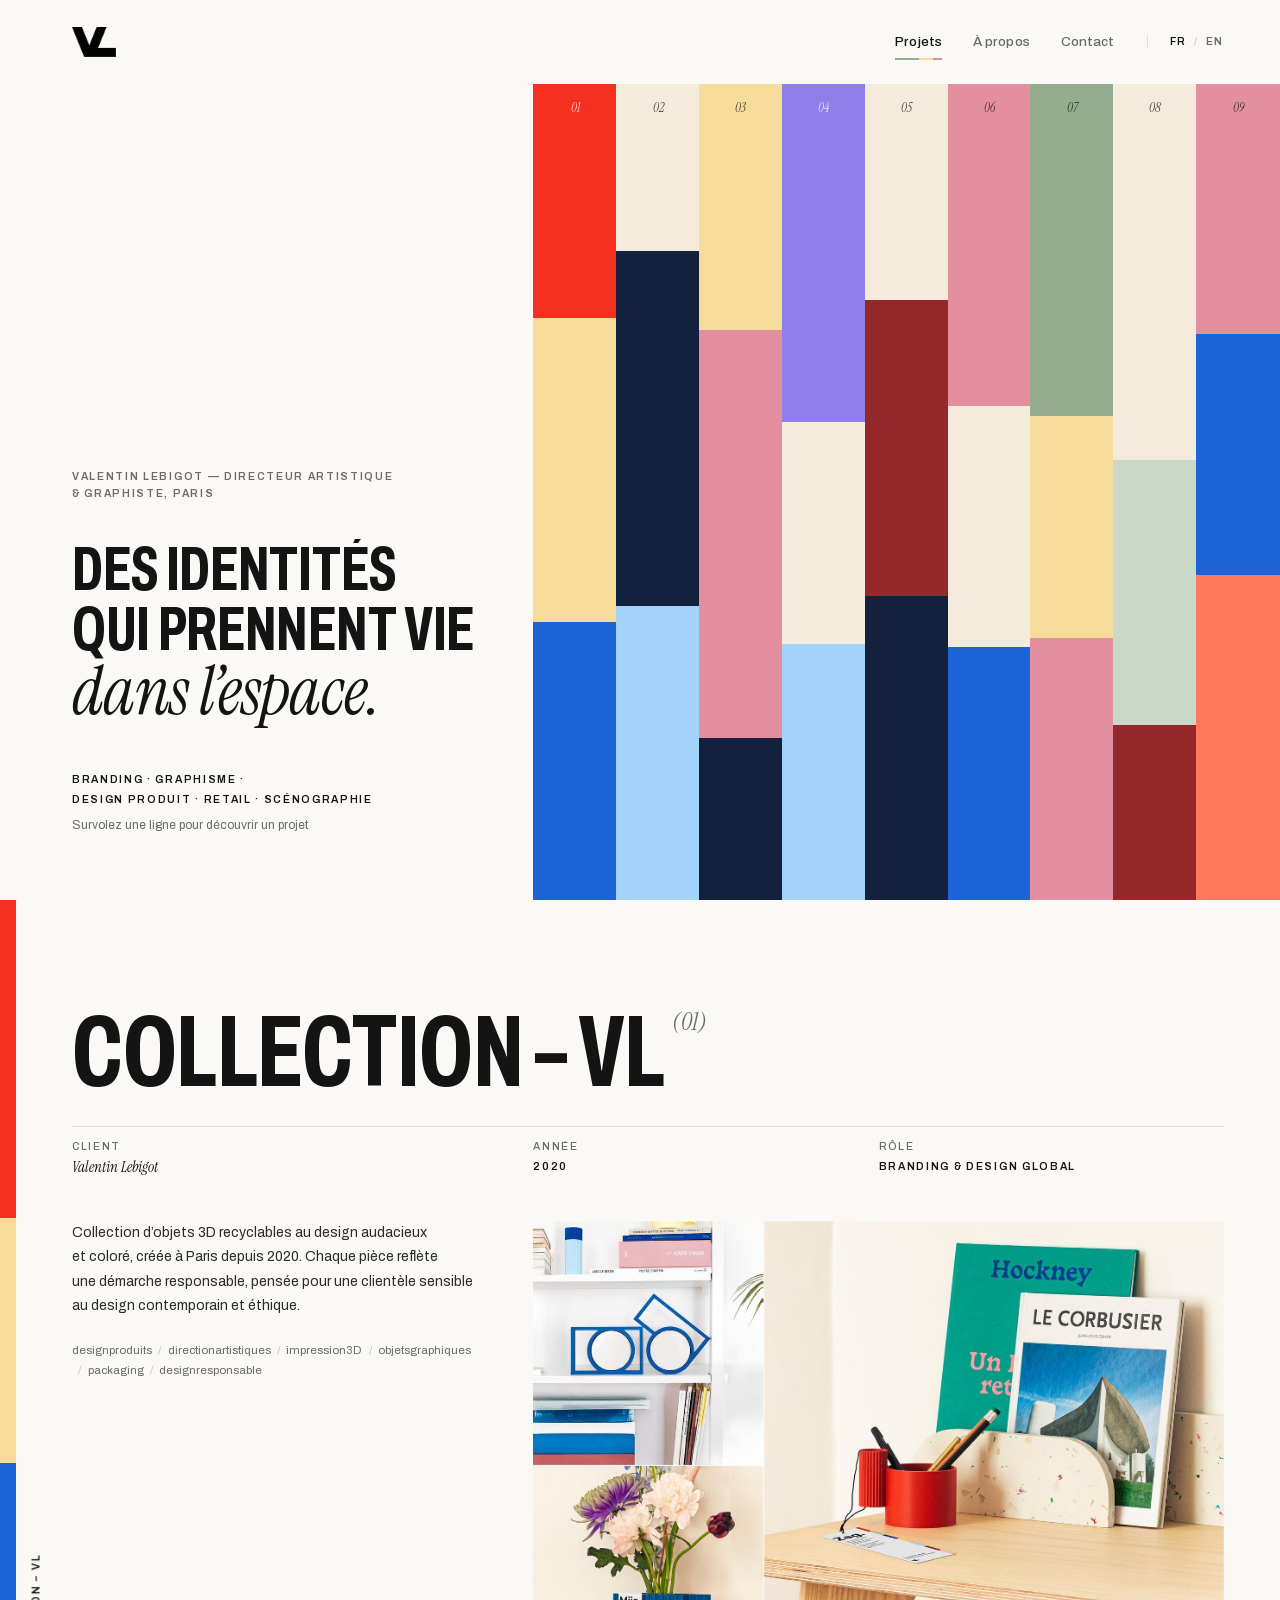
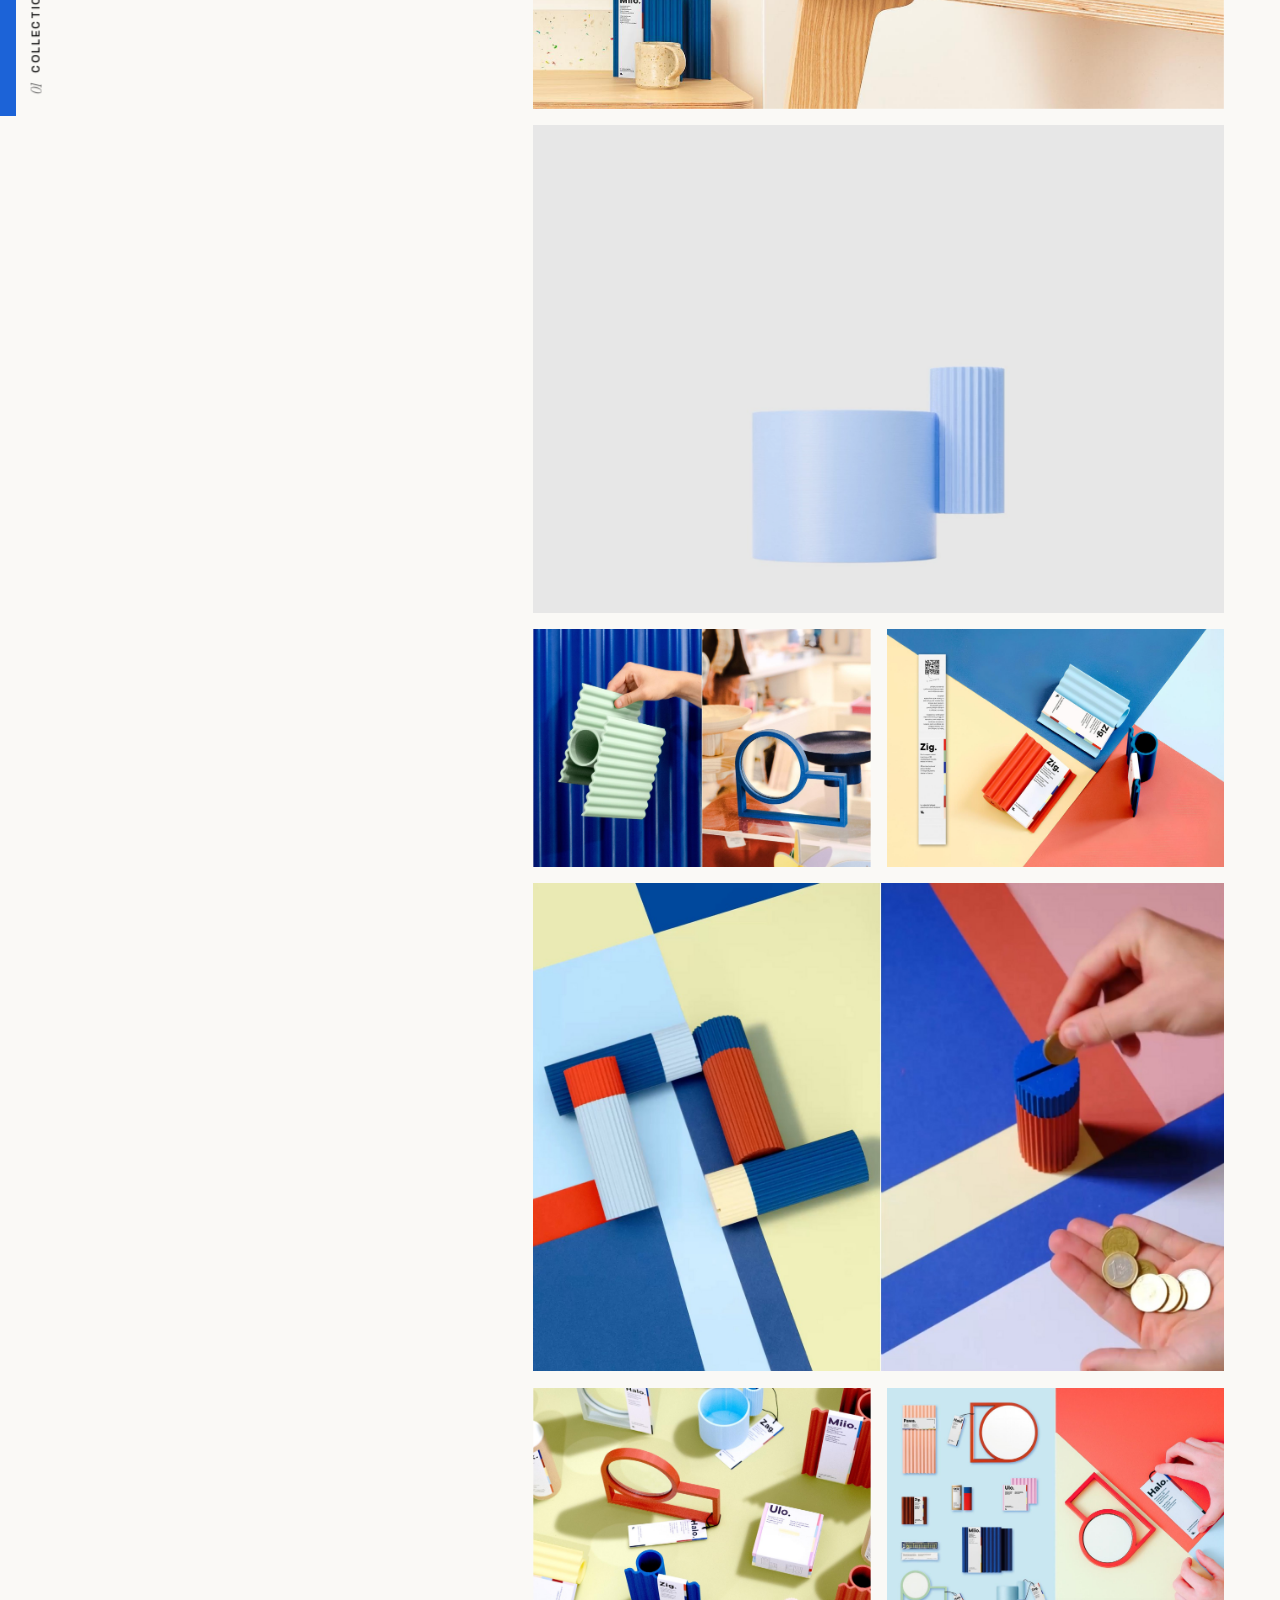
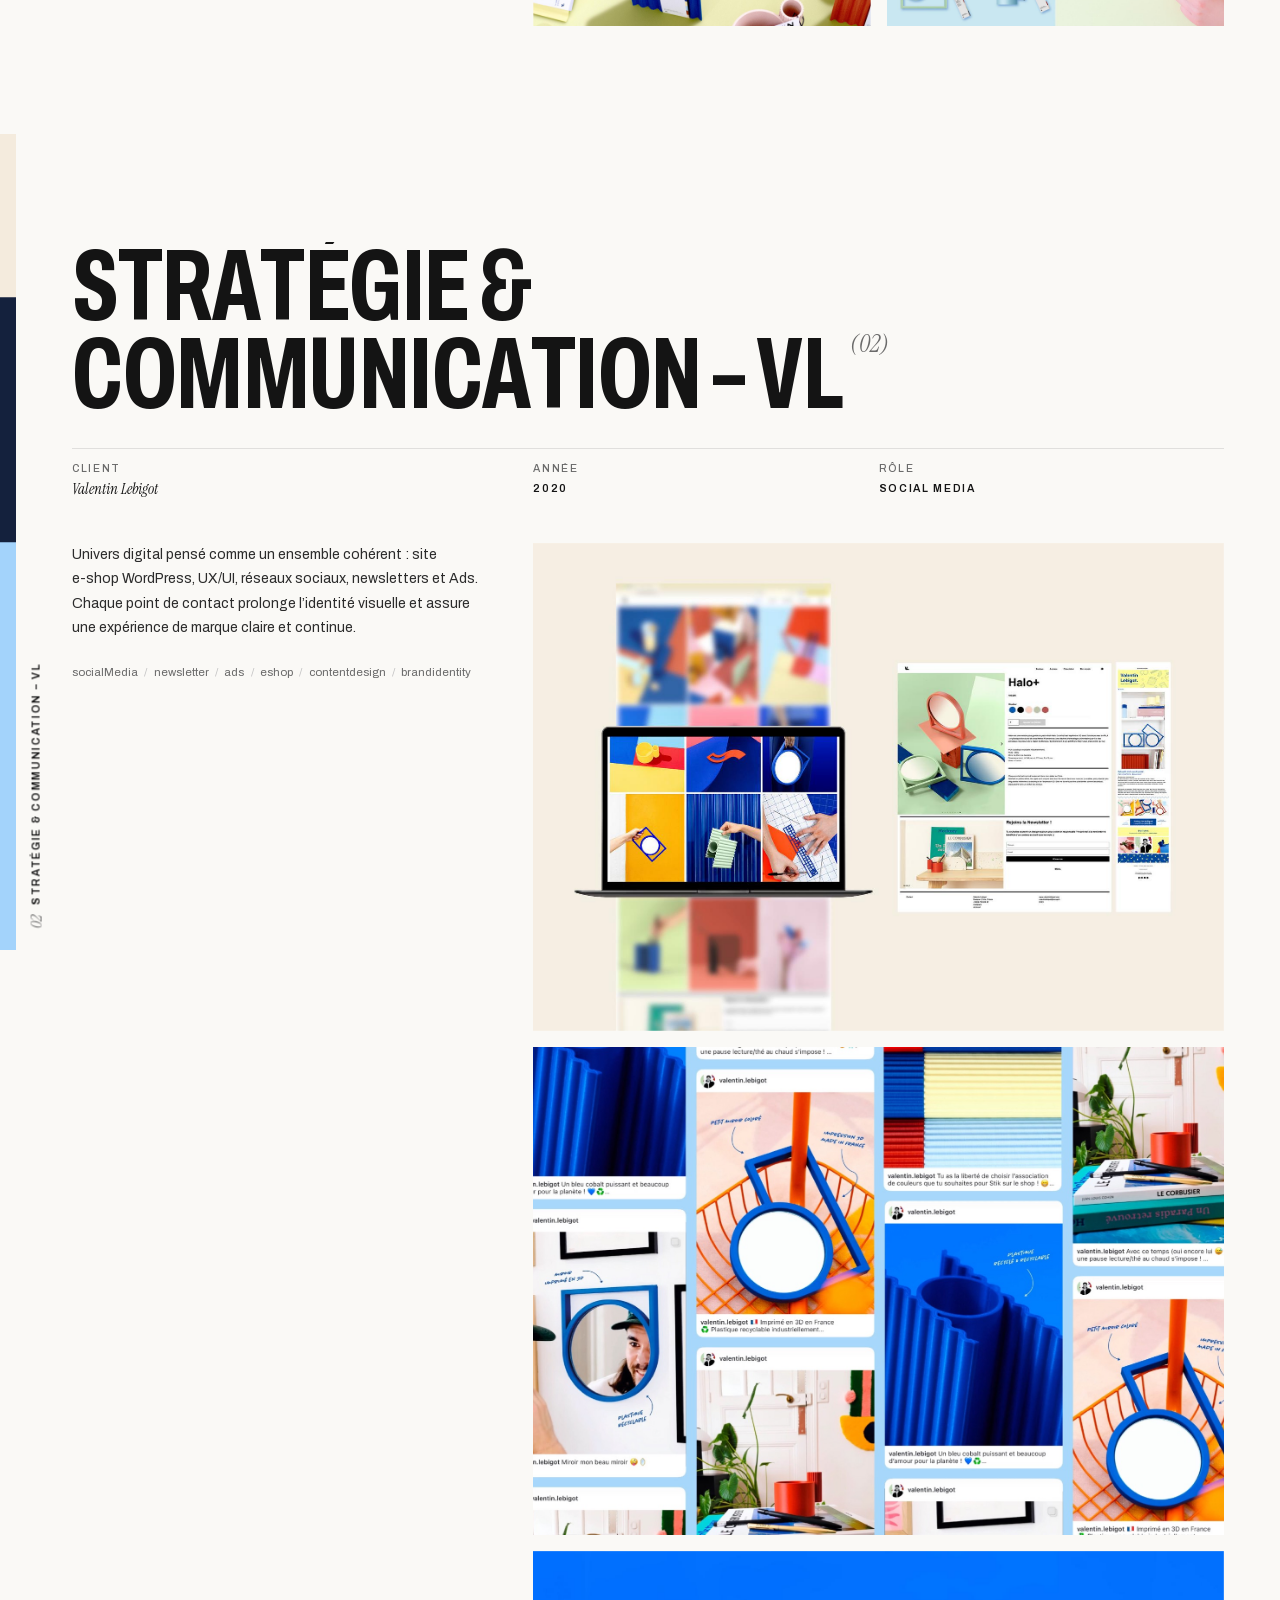
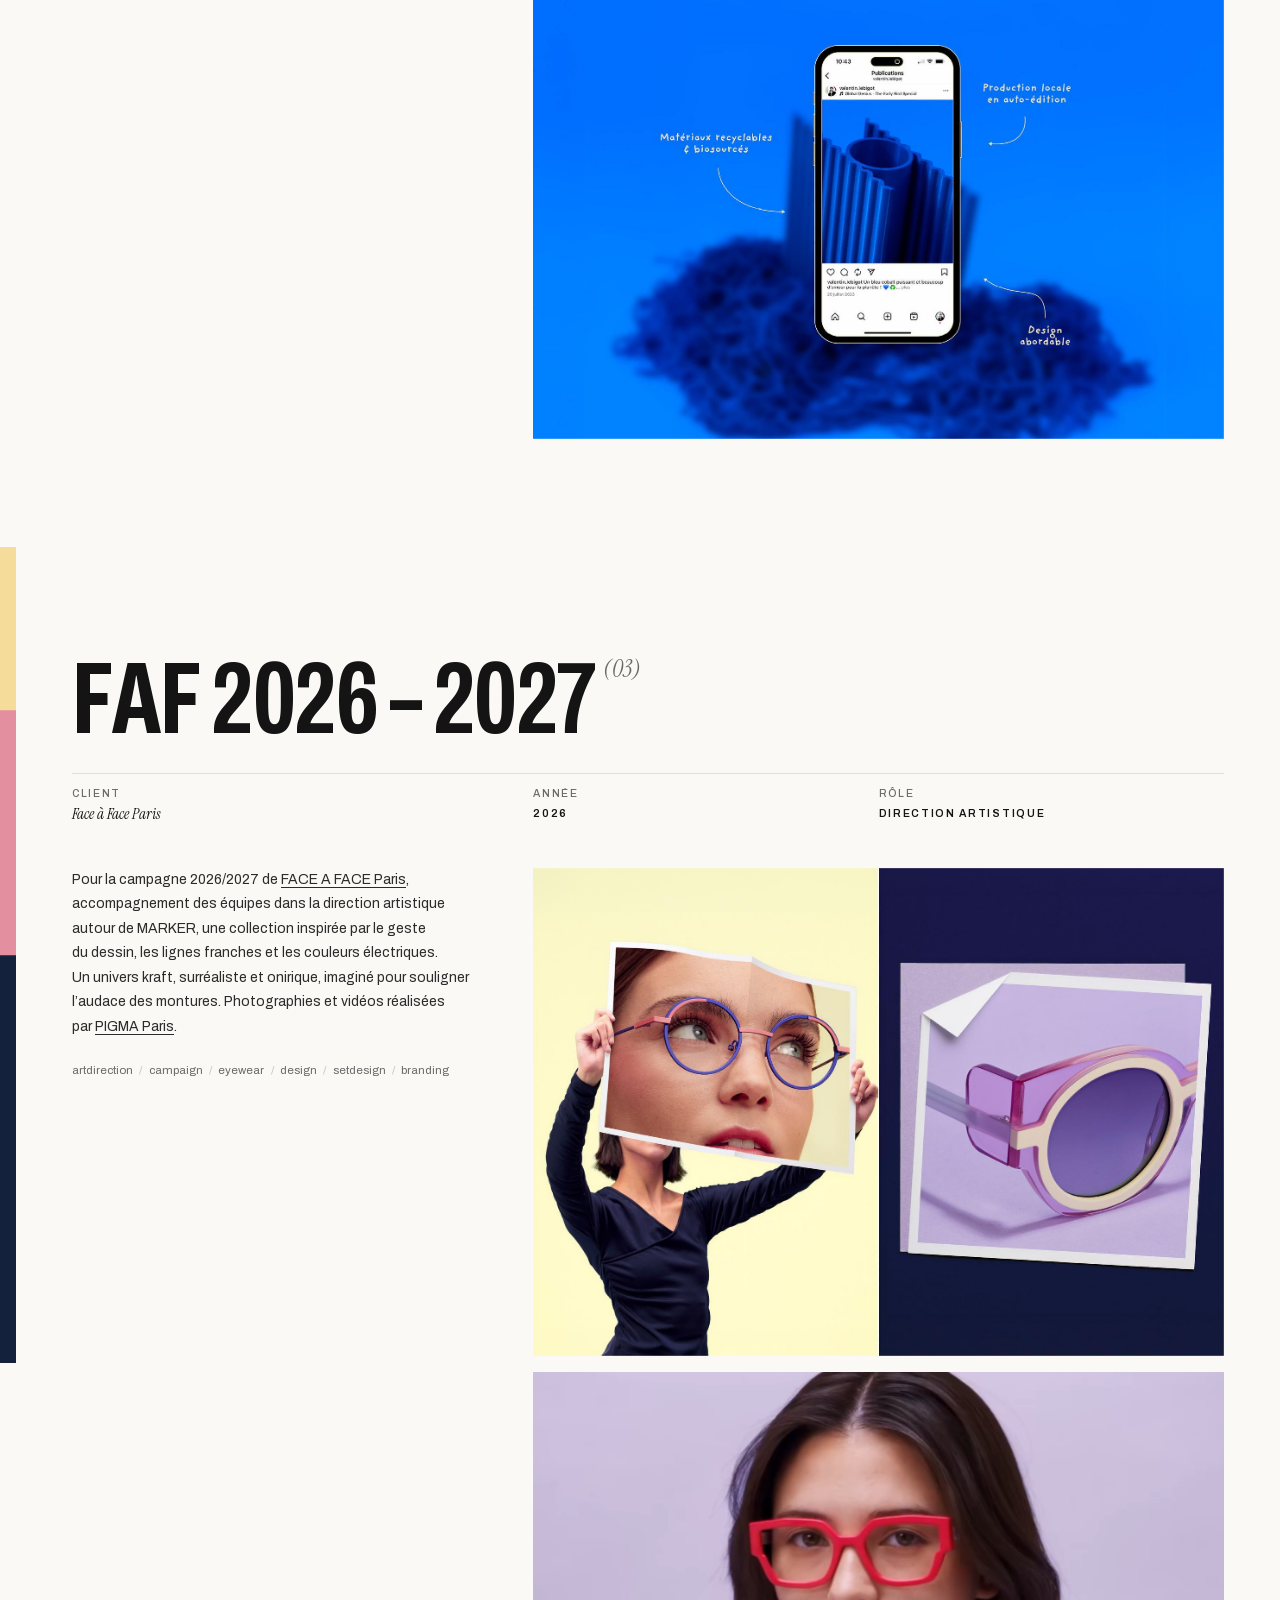
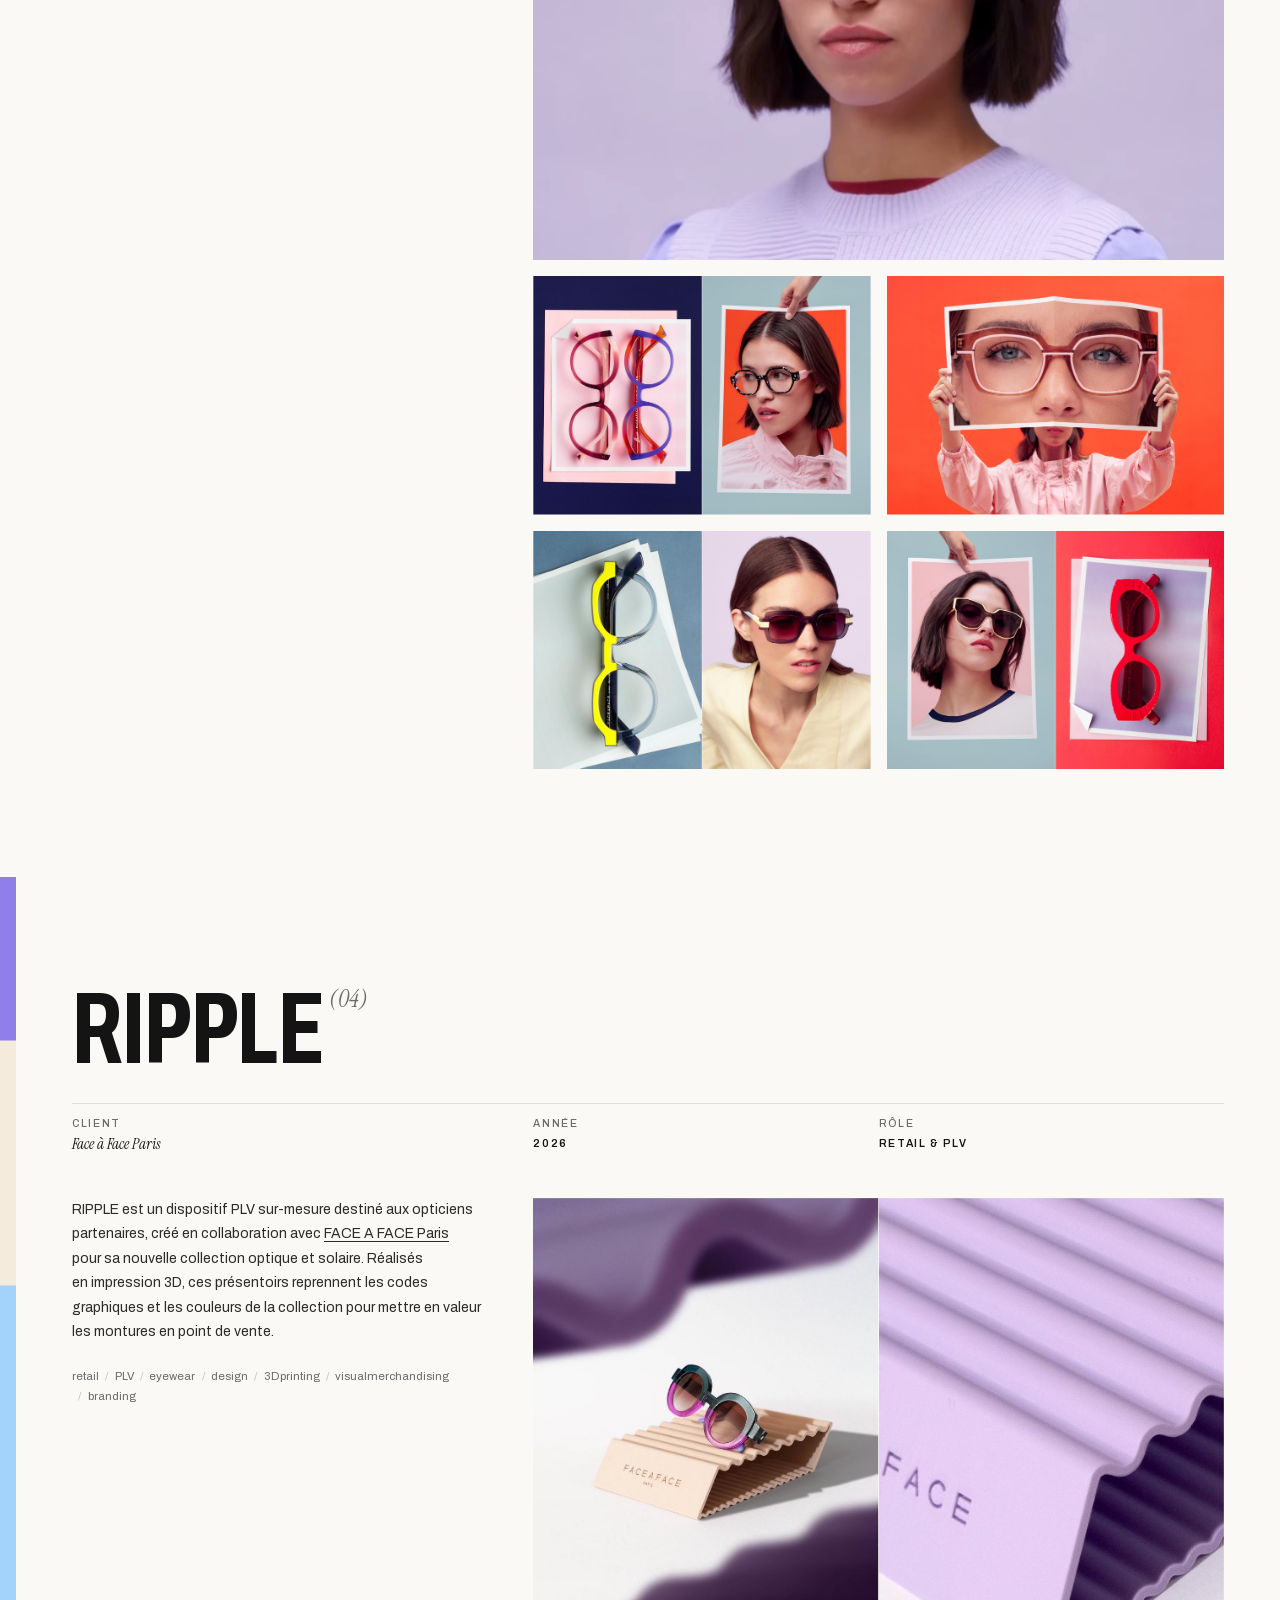
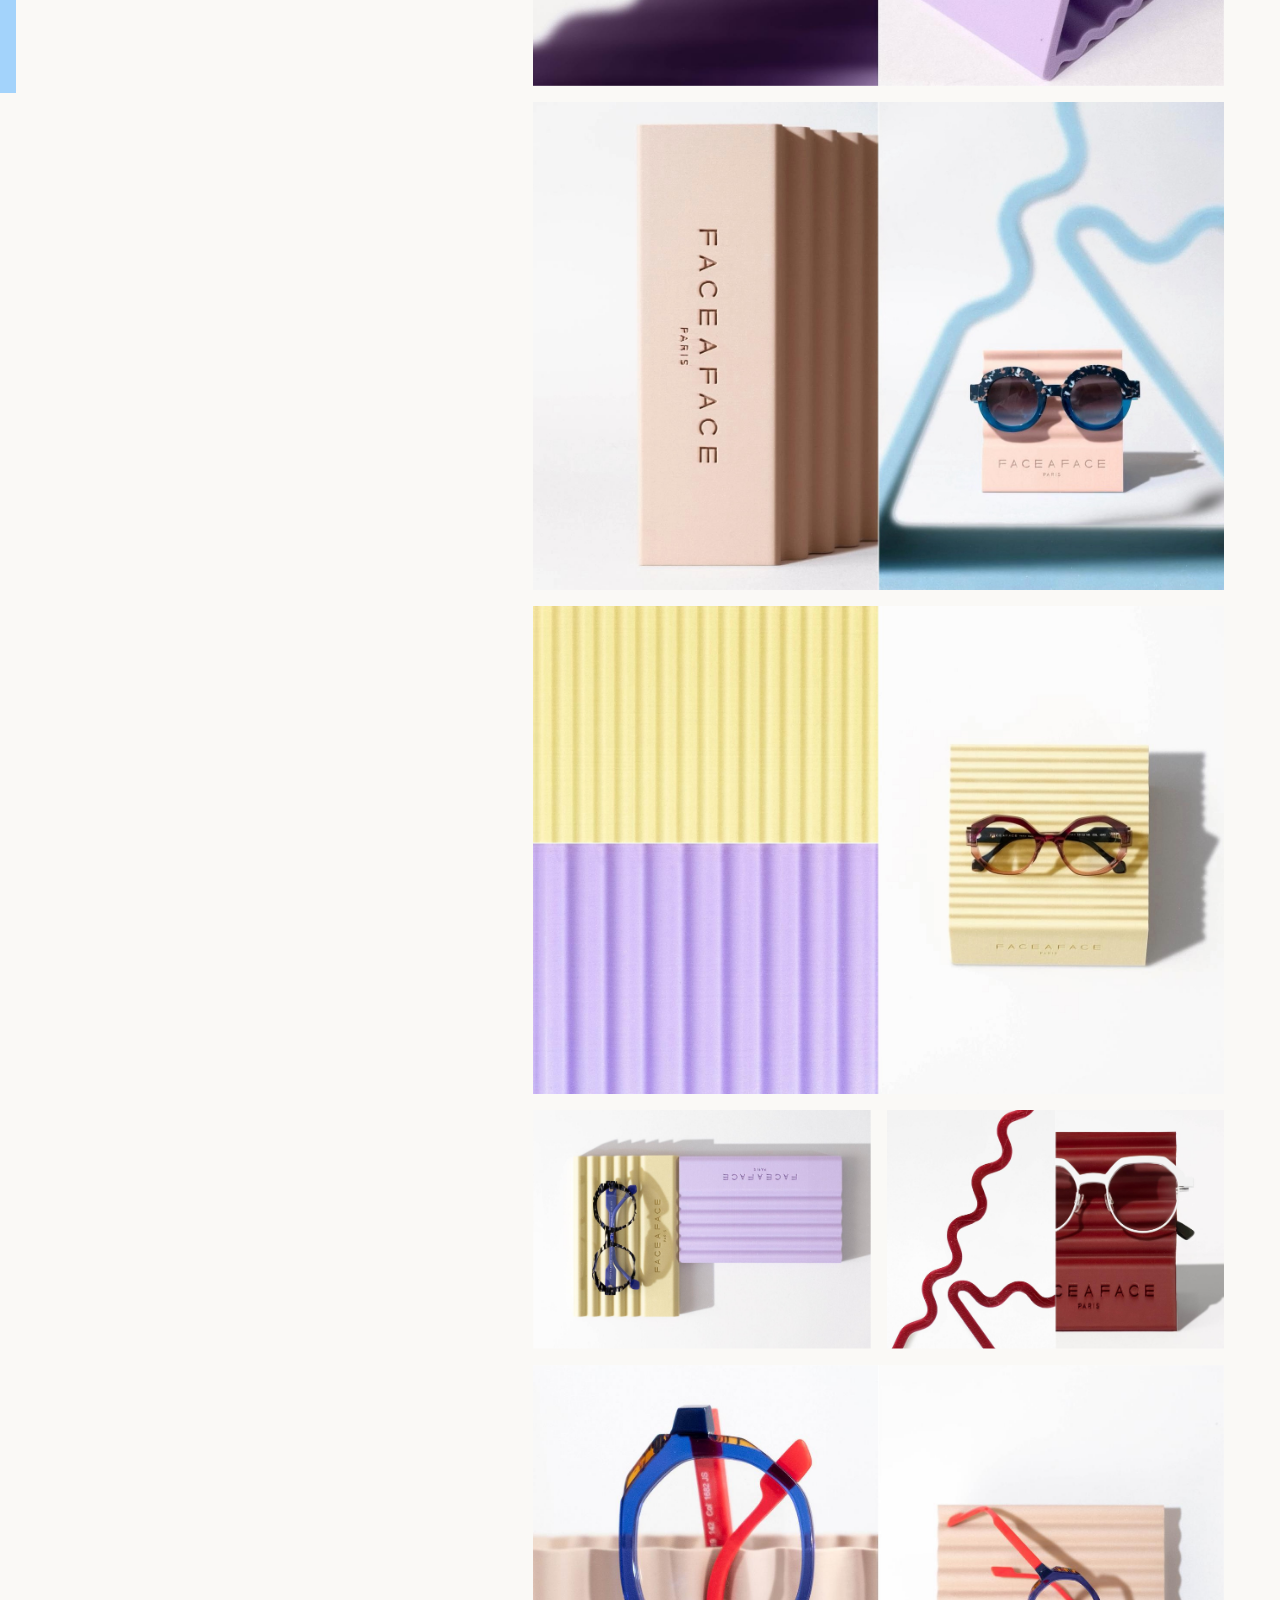
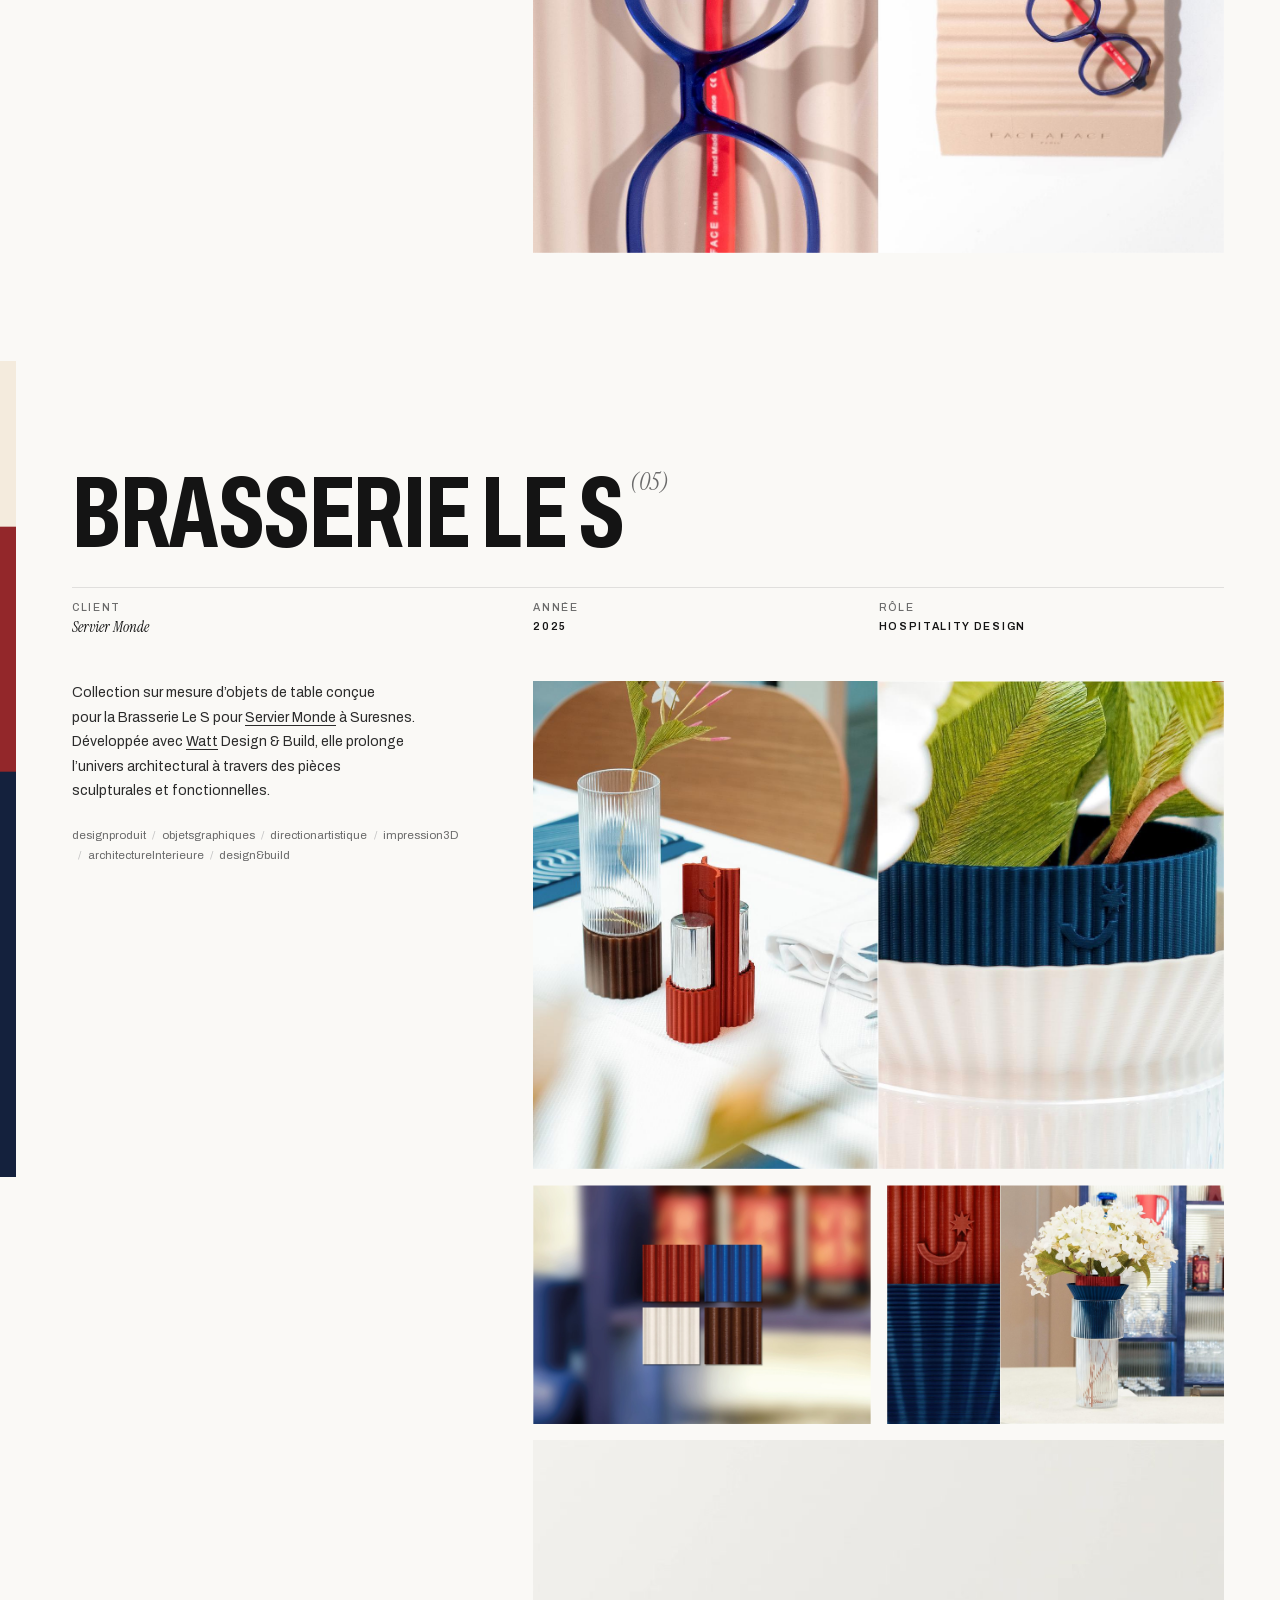
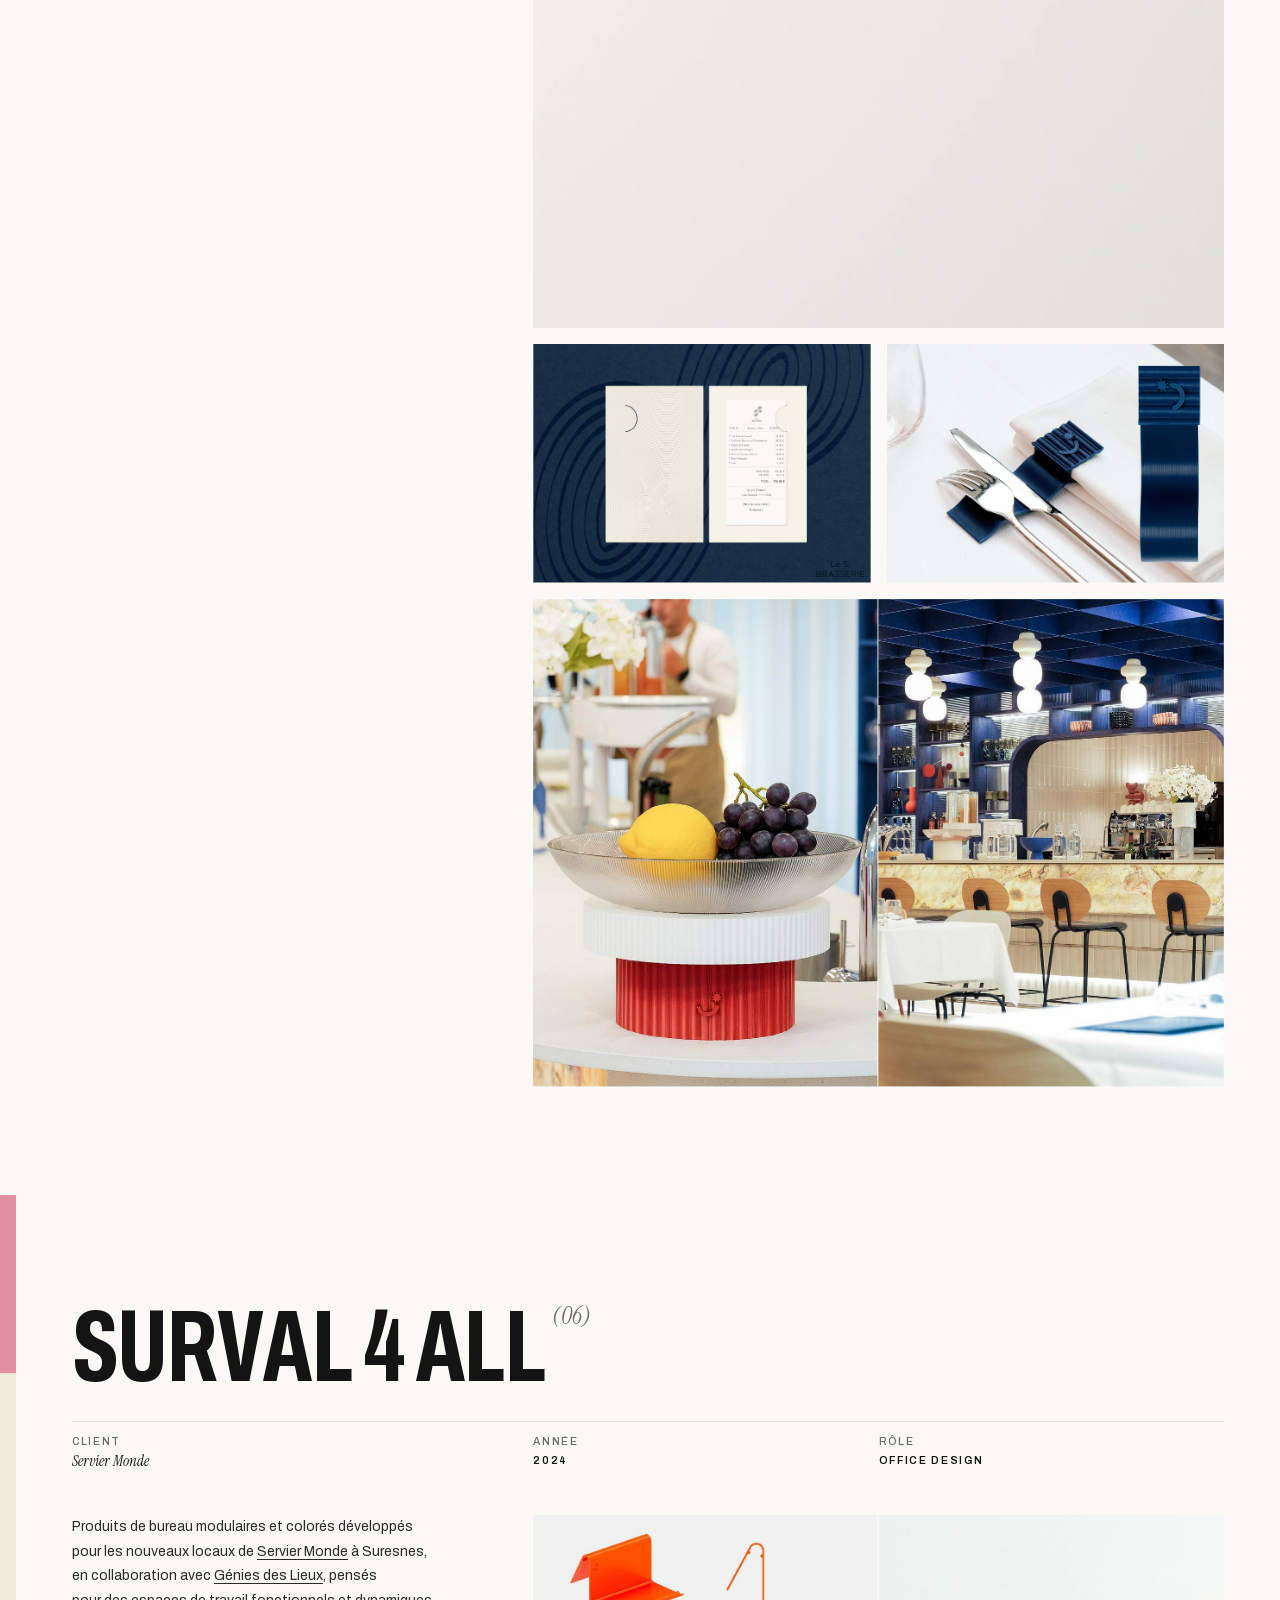
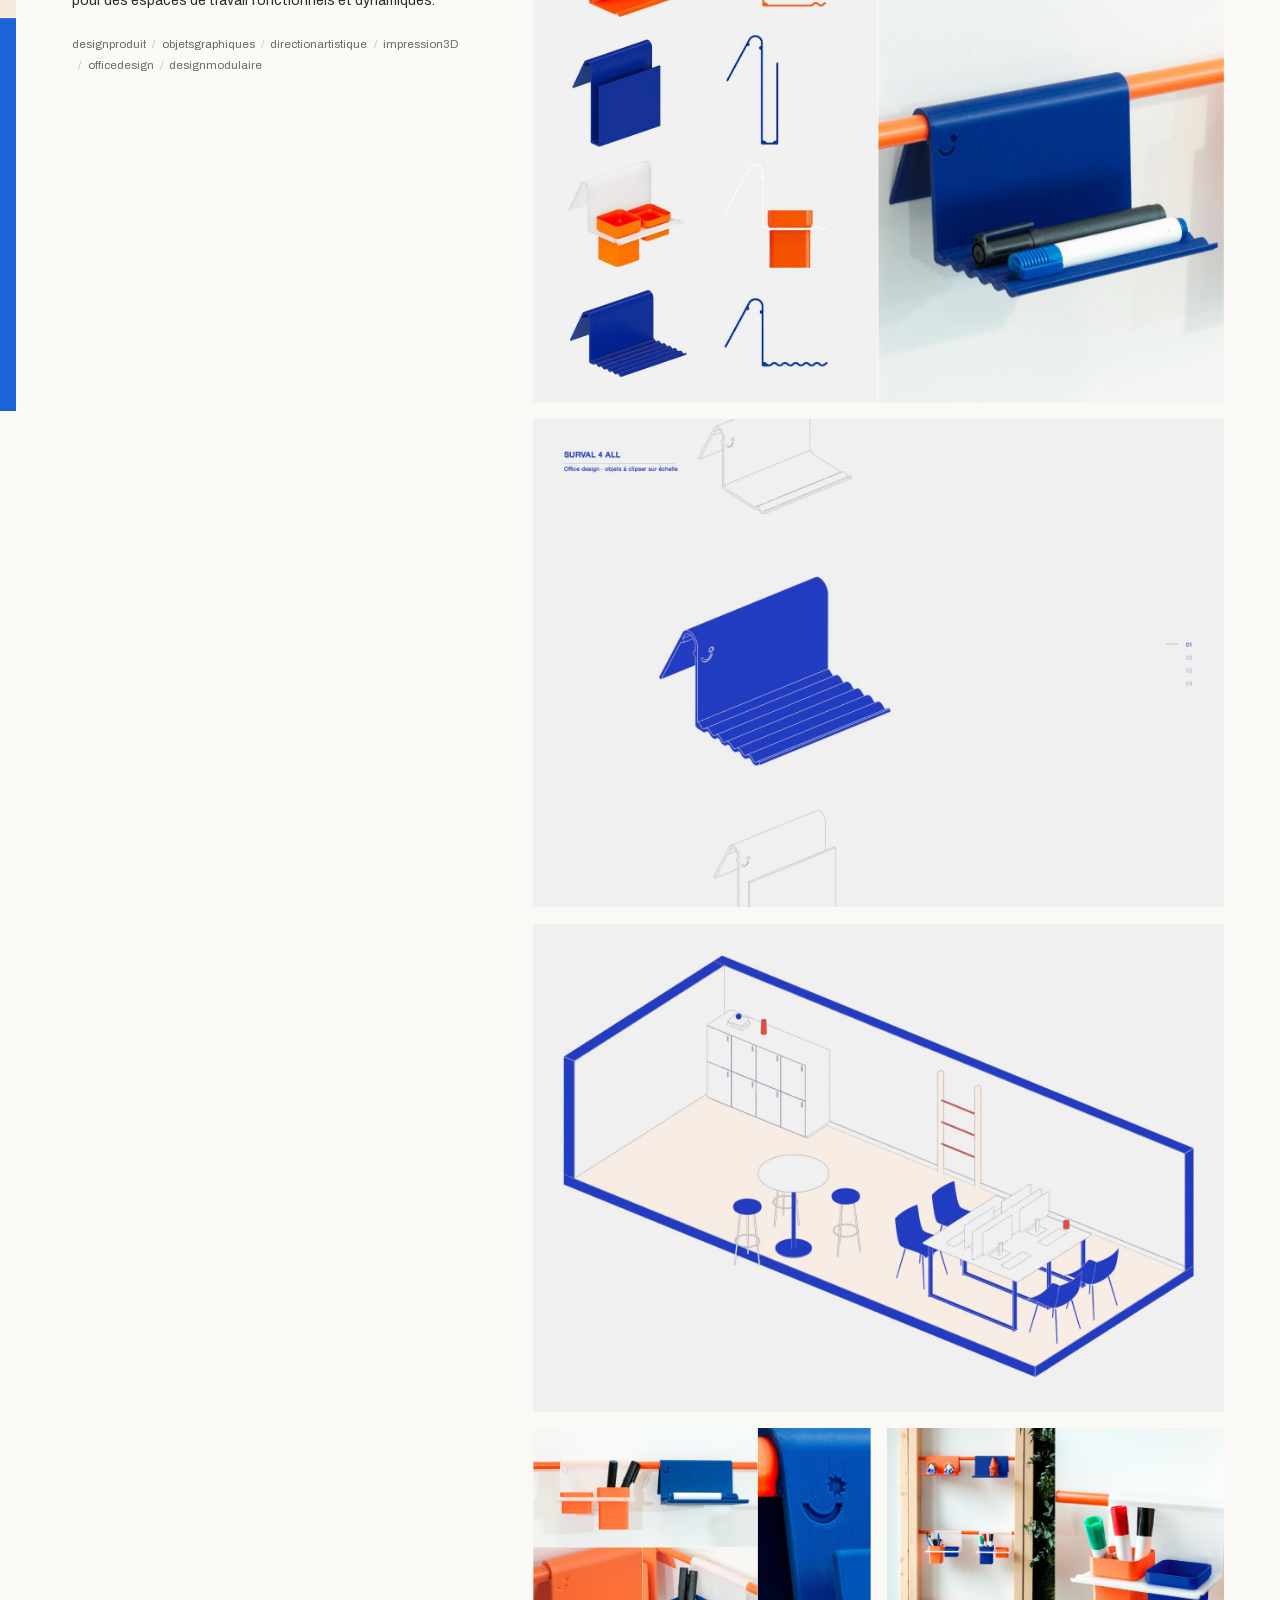
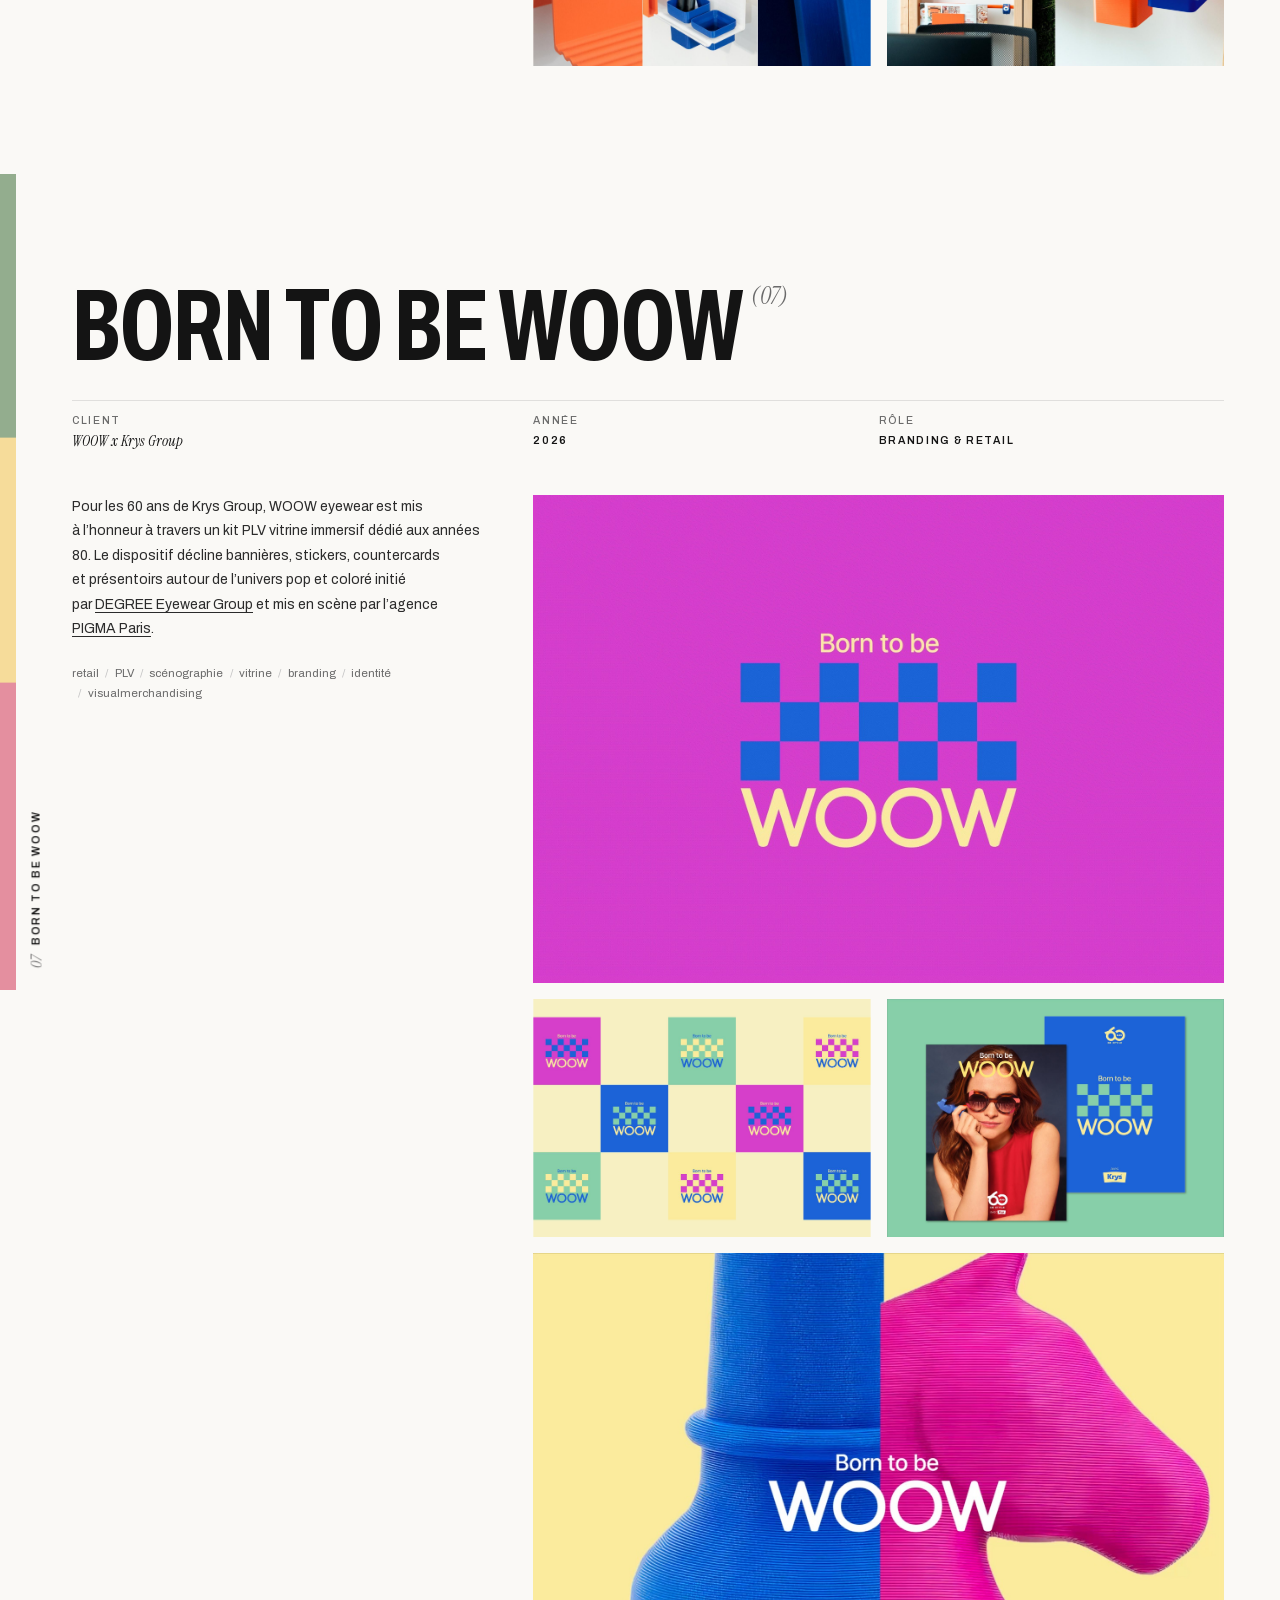
==== commit cbb5c08c: "Chargement rapide (vidéos et aperçus allégés, chargement anticipé) ; galeries équilibrées avec les v" ====
--- a/index.html
+++ b/index.html
@@ -47,7 +47,7 @@
   </script>
   <link rel="preload" href="/assets/fonts/archivo-latin.woff2" as="font" type="font/woff2" crossorigin>
   <link rel="stylesheet" href="/css/fonts.css?v=5.7">
-  <link rel="stylesheet" href="/css/style.css?v=12.3">
+  <link rel="stylesheet" href="/css/style.css?v=12.8">
 </head>
 <body class="is-loading">
 
@@ -208,6 +208,6 @@
     </section>
   </main>
 
-  <script src="/js/main.js?v=12.8"></script>
+  <script src="/js/main.js?v=13.2"></script>
 </body>
 </html>
--- a/css/style.css
+++ b/css/style.css
@@ -871,3 +871,17 @@
   .shot > picture, .shot > video, .shot > img { clip-path: none; }
   .shot img, .shot video { transform: none; }
 }
+
+/* le léger recul de l’image au dévoilement reste à l’intérieur de son cadre */
+.shot { overflow: hidden; }
+/* apparition des images plus vive : l'image est là dès qu'elle arrive à l'écran */
+.shot { transition: opacity .55s var(--ease); }
+.shot > picture, .shot > video, .shot > img { transition: clip-path .85s var(--ease-io); }
+.shot img, .shot video { transition: transform 1.1s var(--ease); }
+/* galeries sur ordinateur : la première image et les vidéos en grand, les autres par deux (classes posées par main.js) */
+@media (min-width: 901px) {
+  .work__media .shot:nth-child(n) { grid-column: auto; }
+  .work__media .shot.is-wide { grid-column: 1 / -1; }
+}
+@media (min-width: 901px) { .work__media .shot:not(.is-wide):nth-child(n) { grid-column: auto; } }   /* l'ancienne règle « dernière image en grand » ne s'applique plus */
+@media (min-width: 901px) { .work__media .shot.is-wide:nth-child(n) { grid-column: 1 / -1; } }
